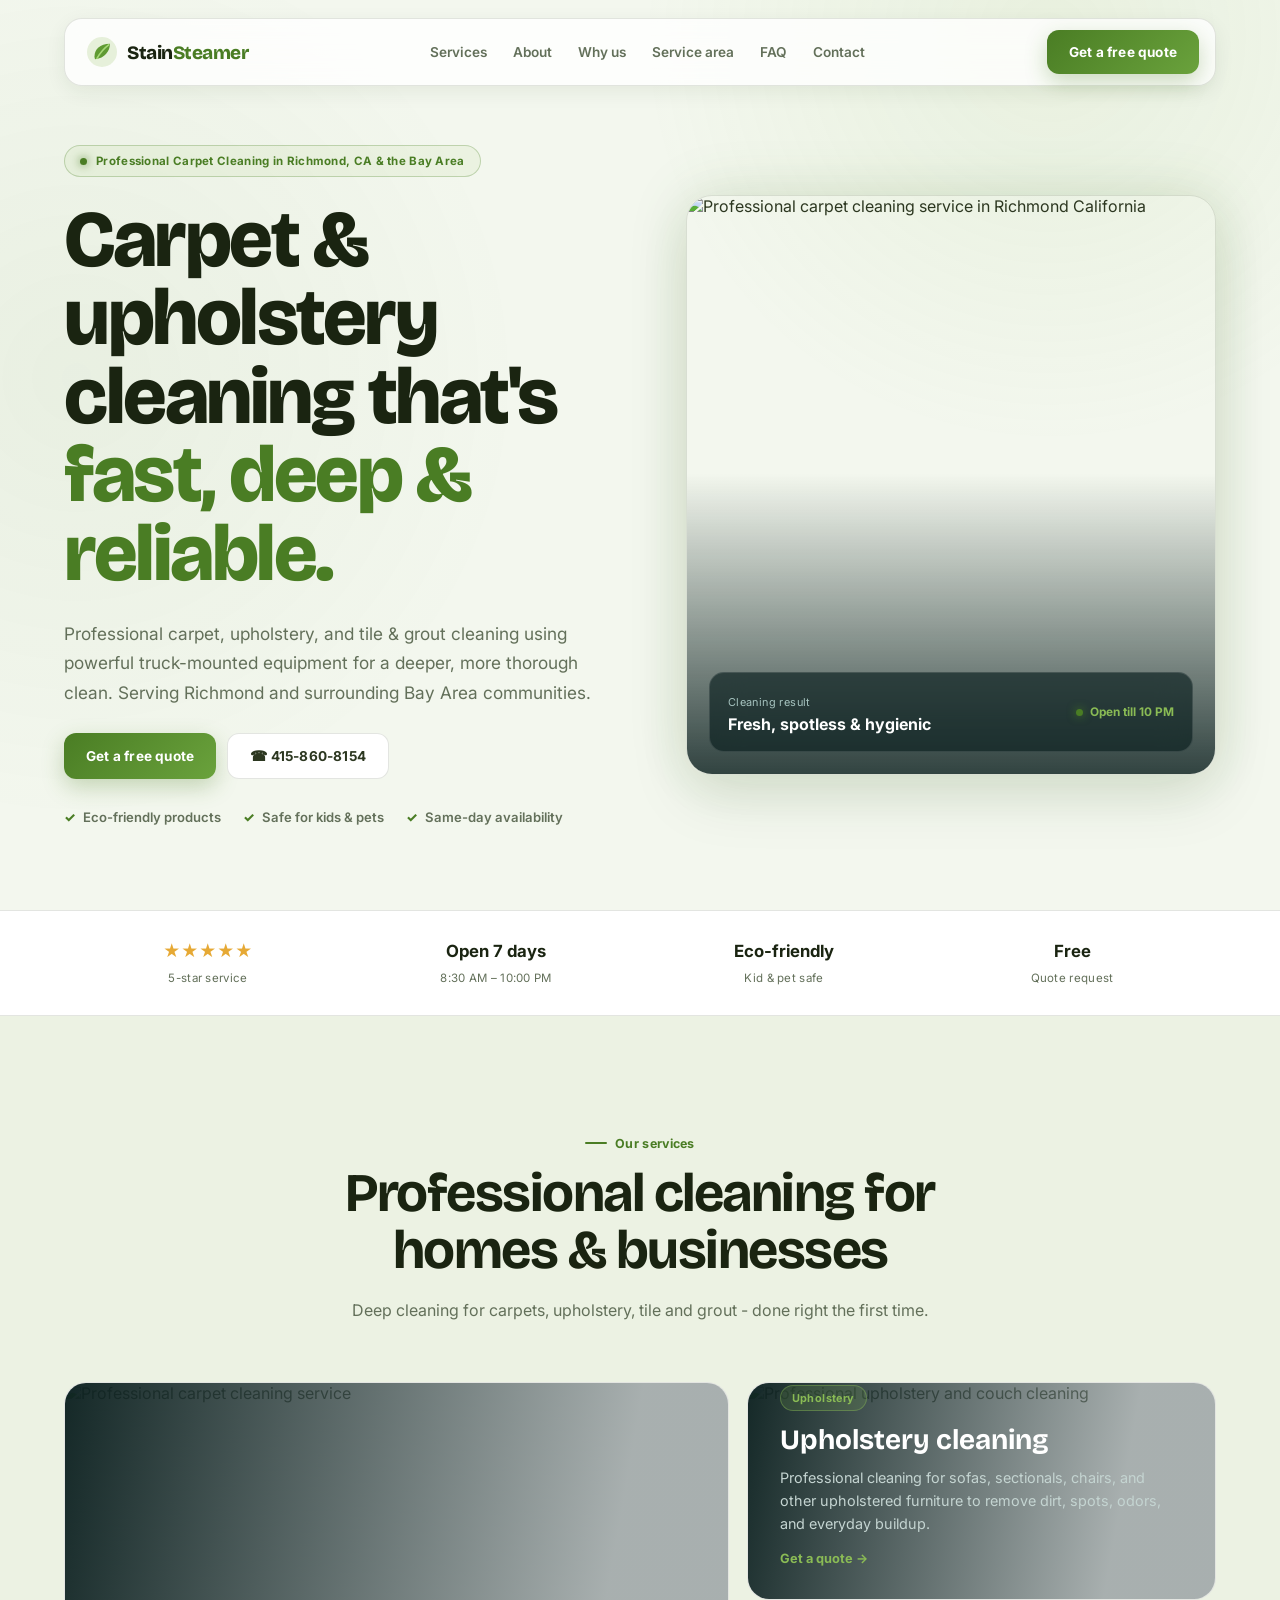
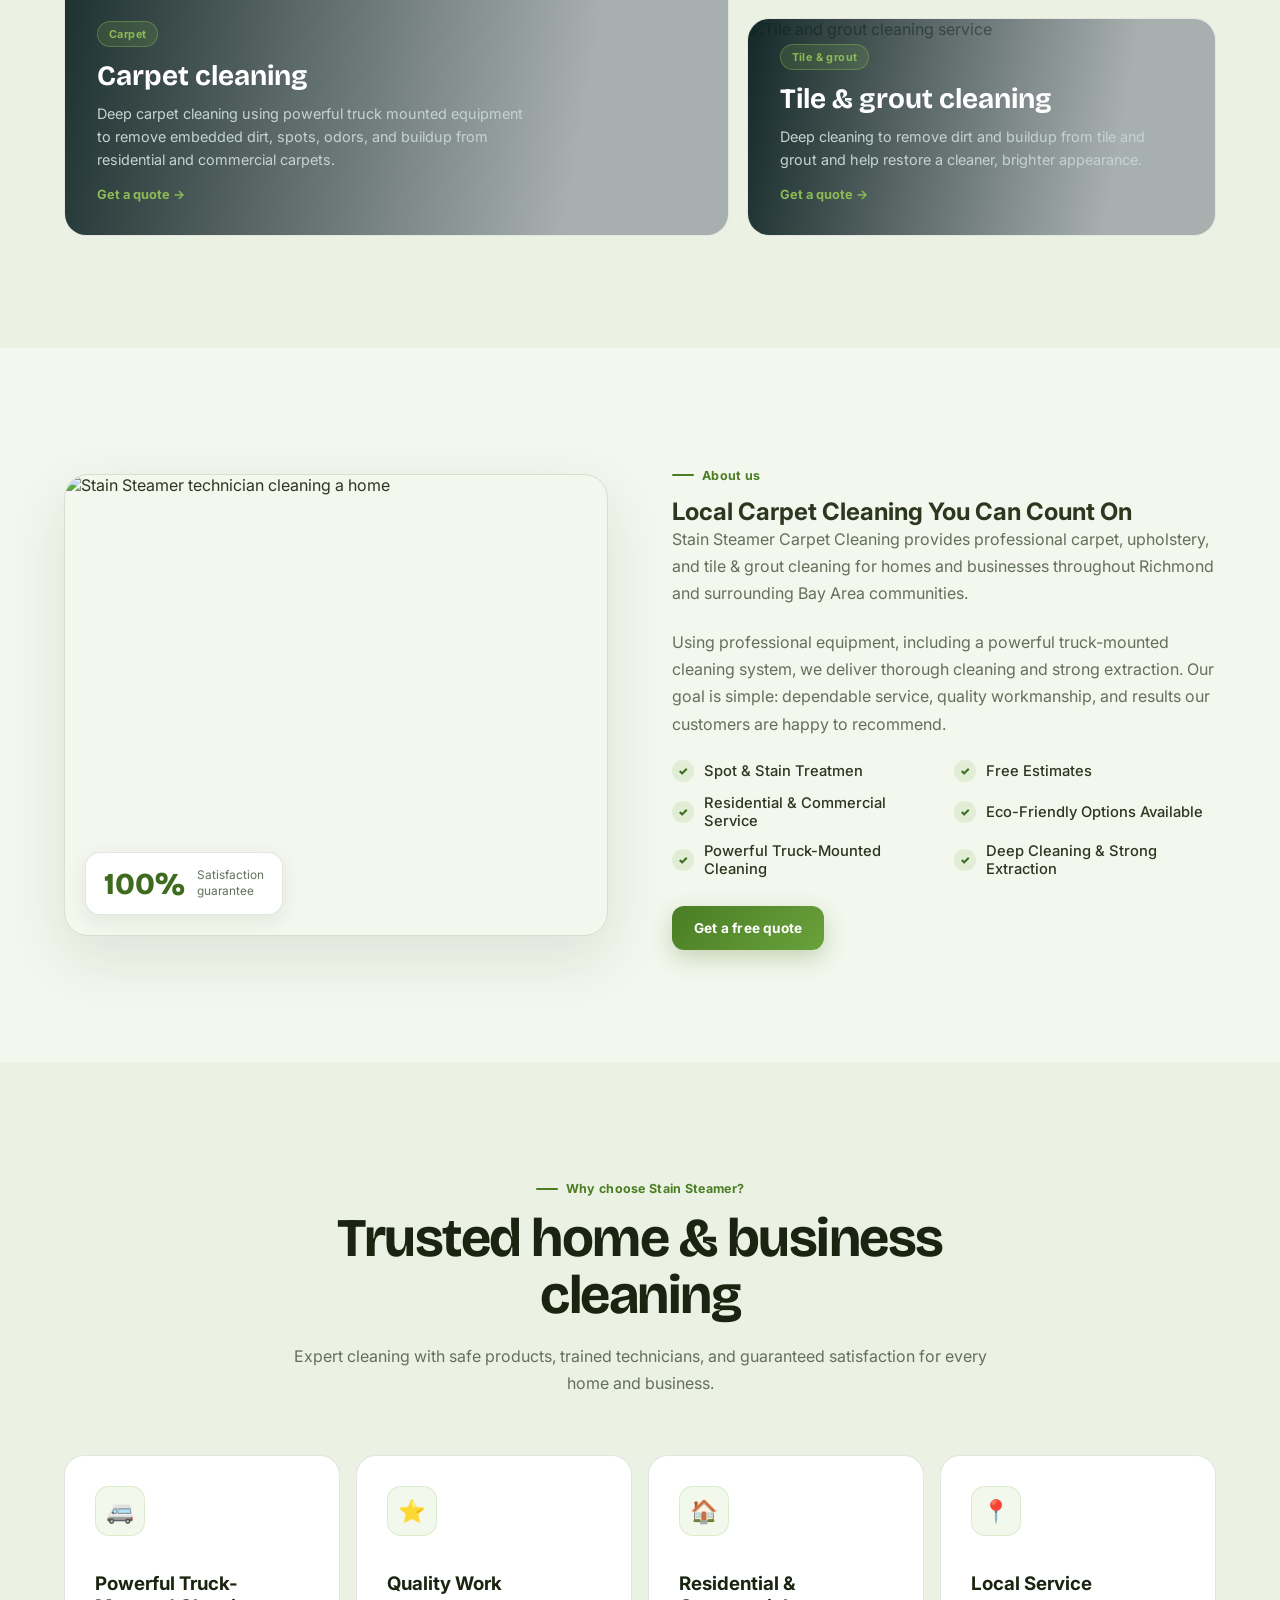
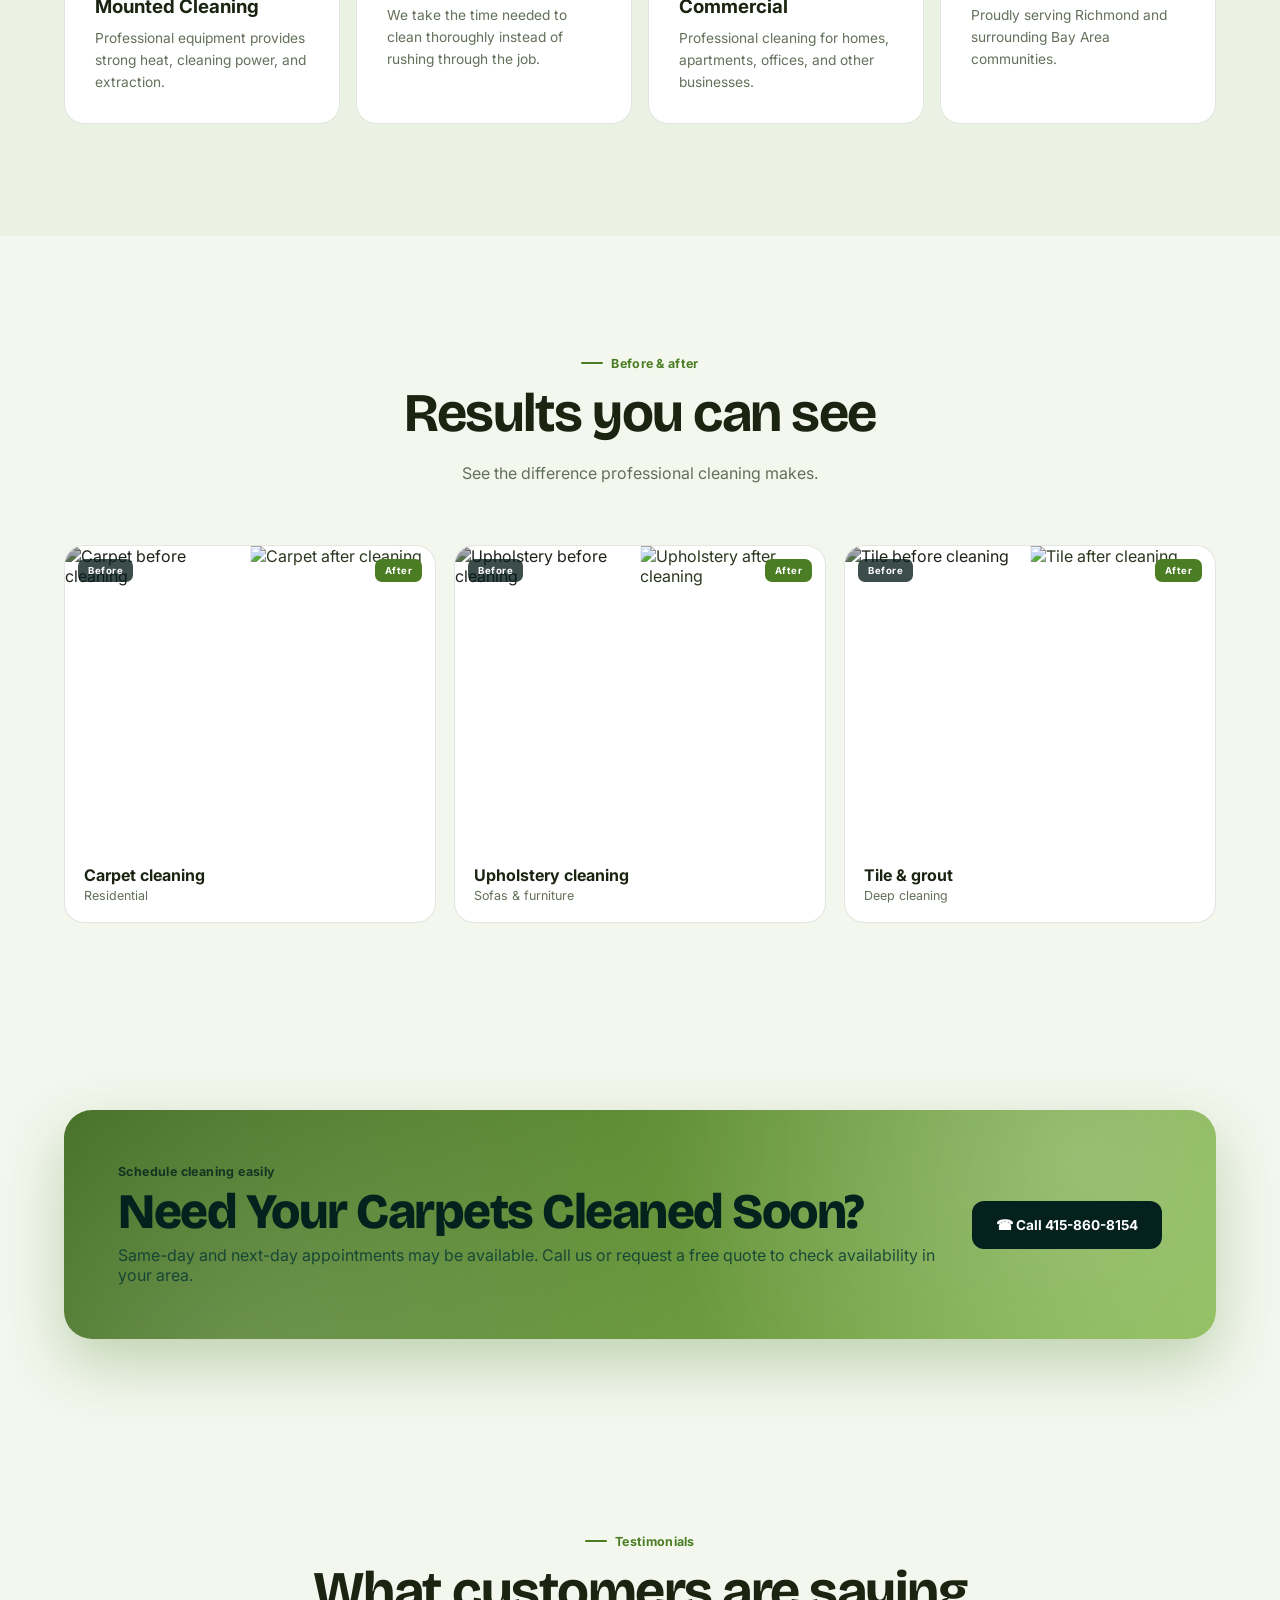
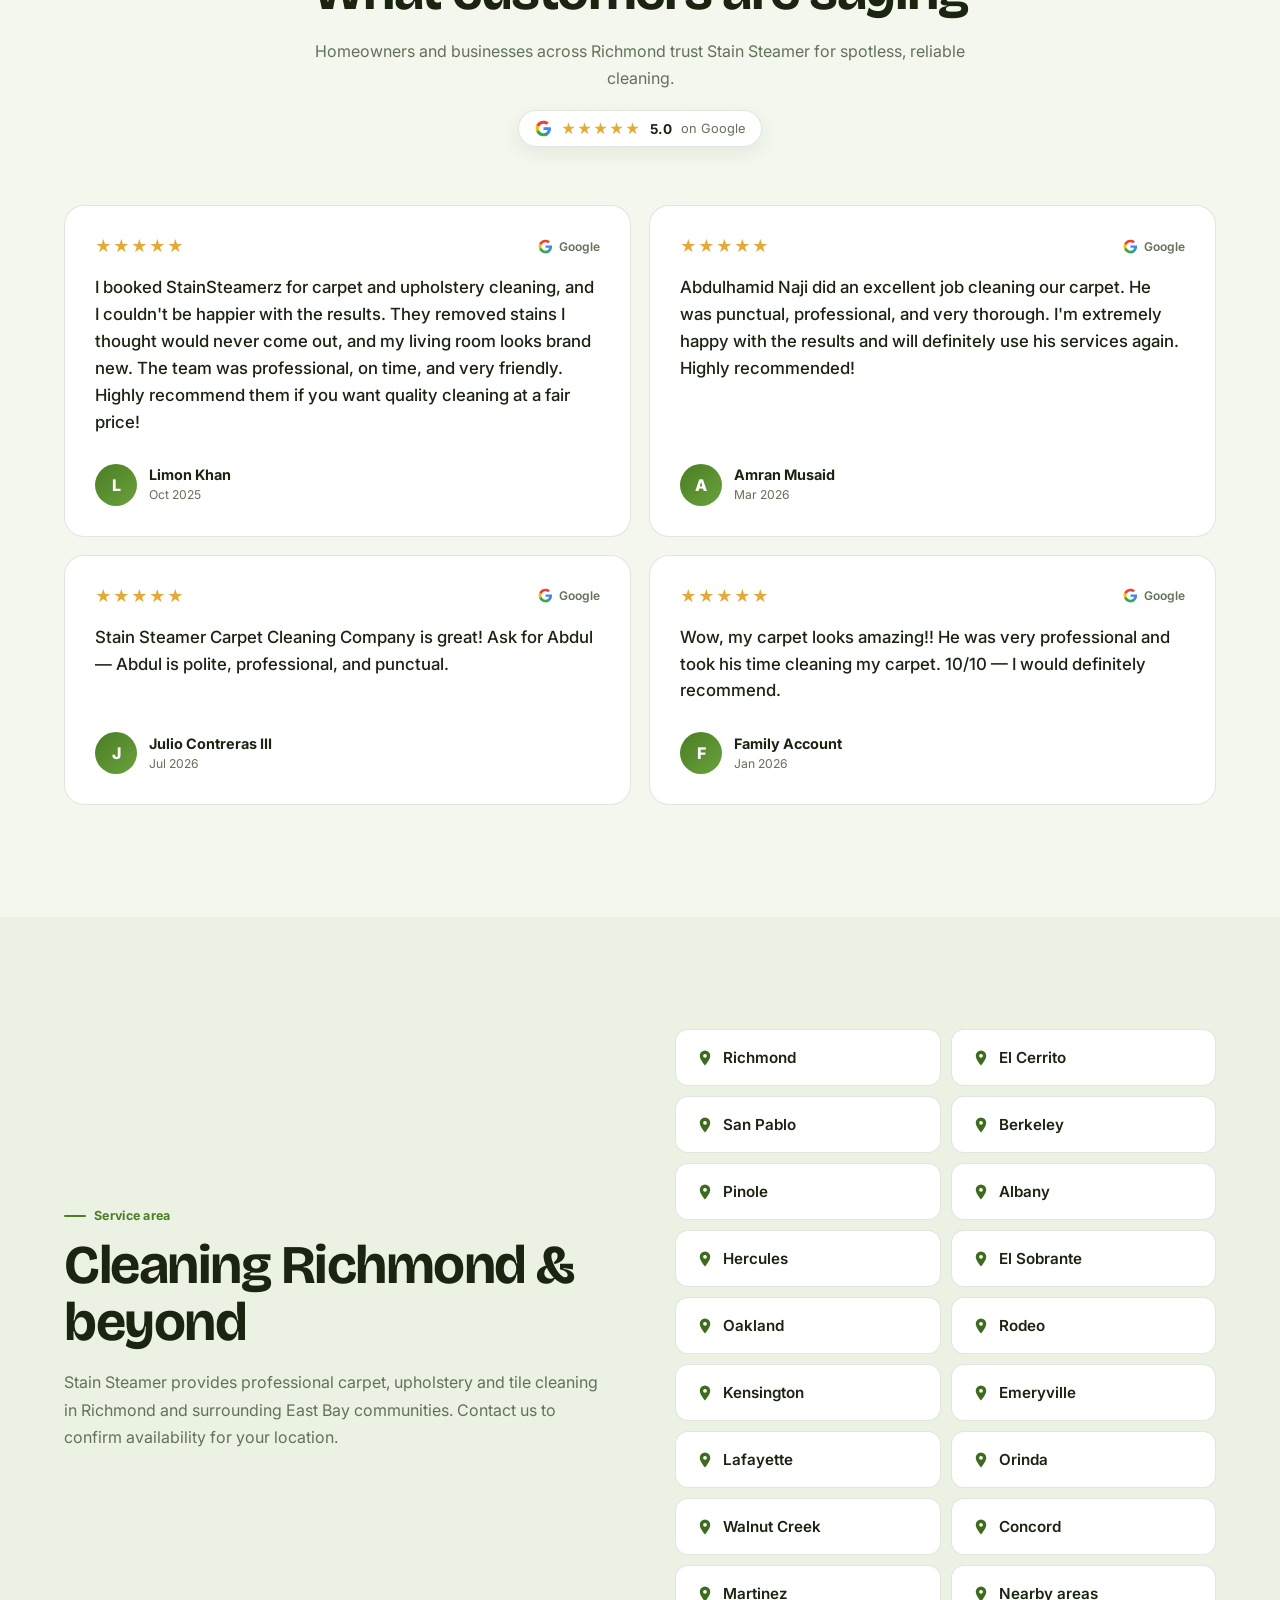
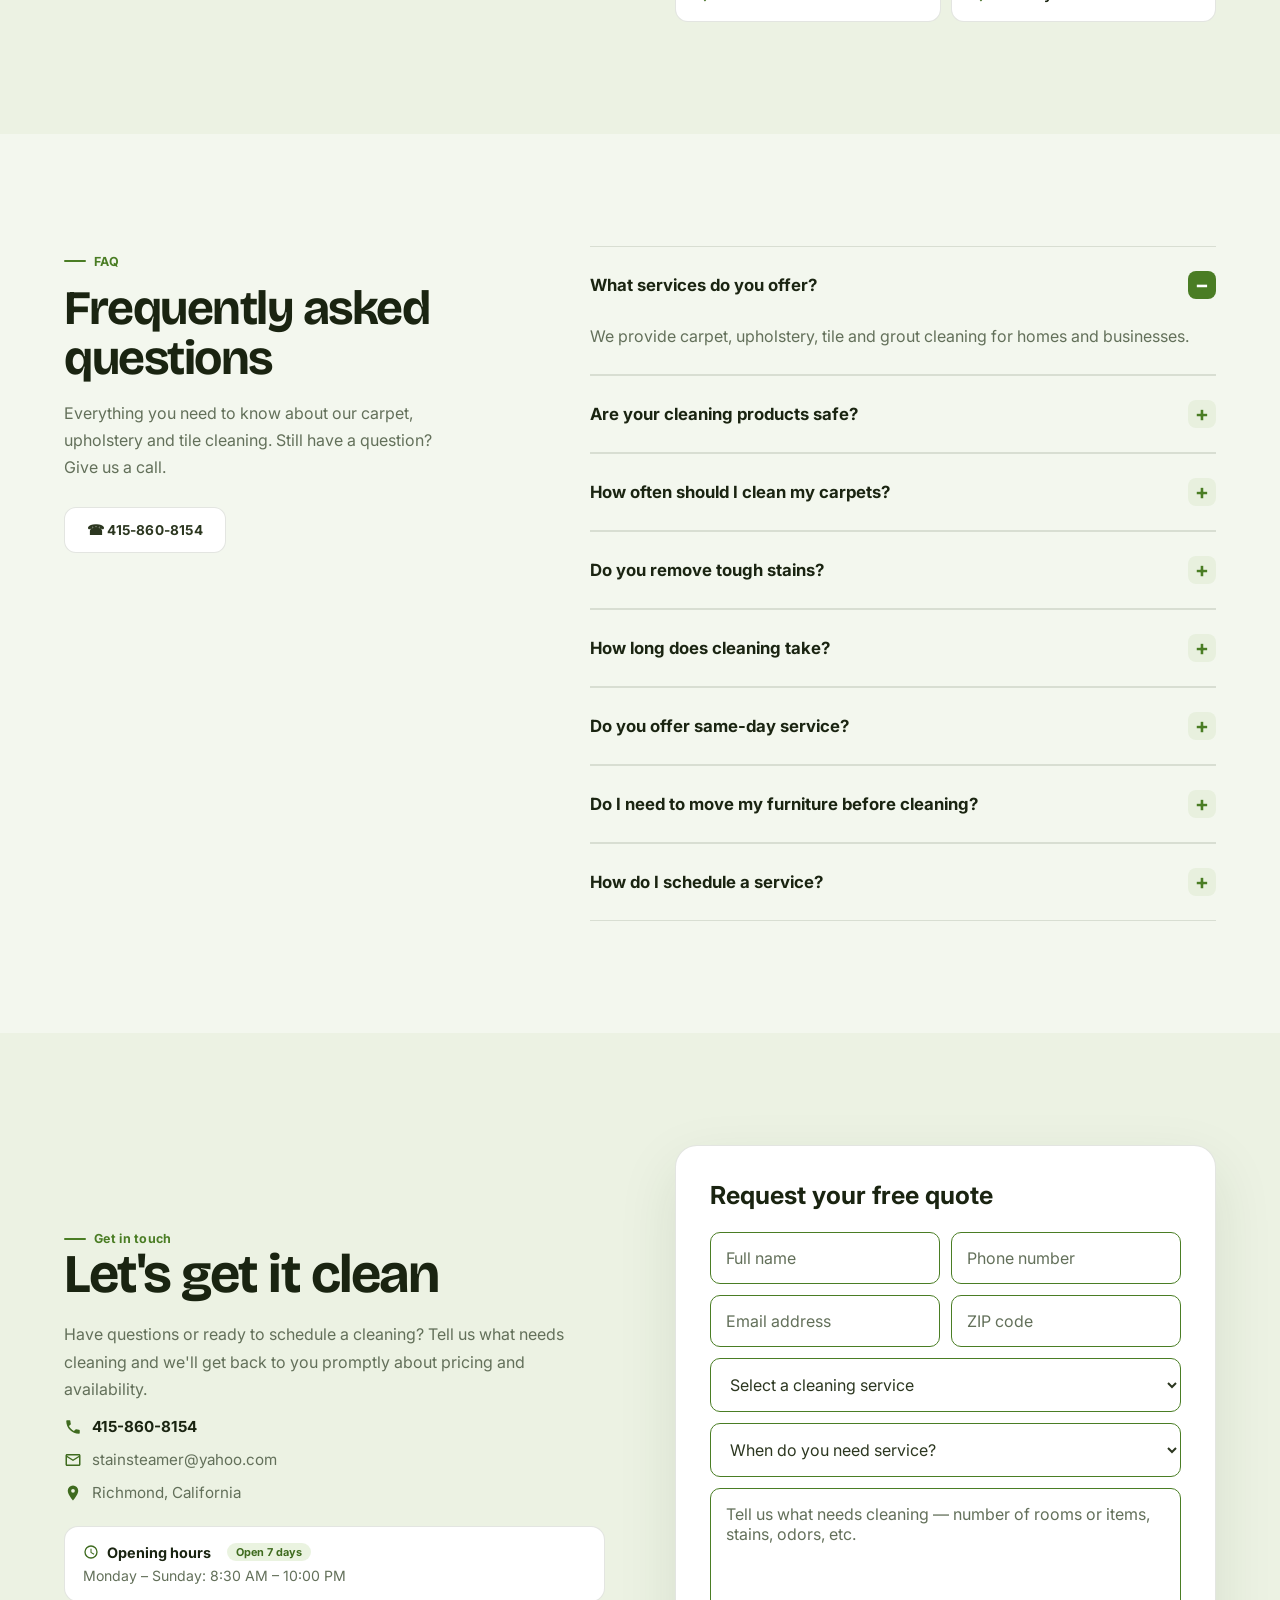
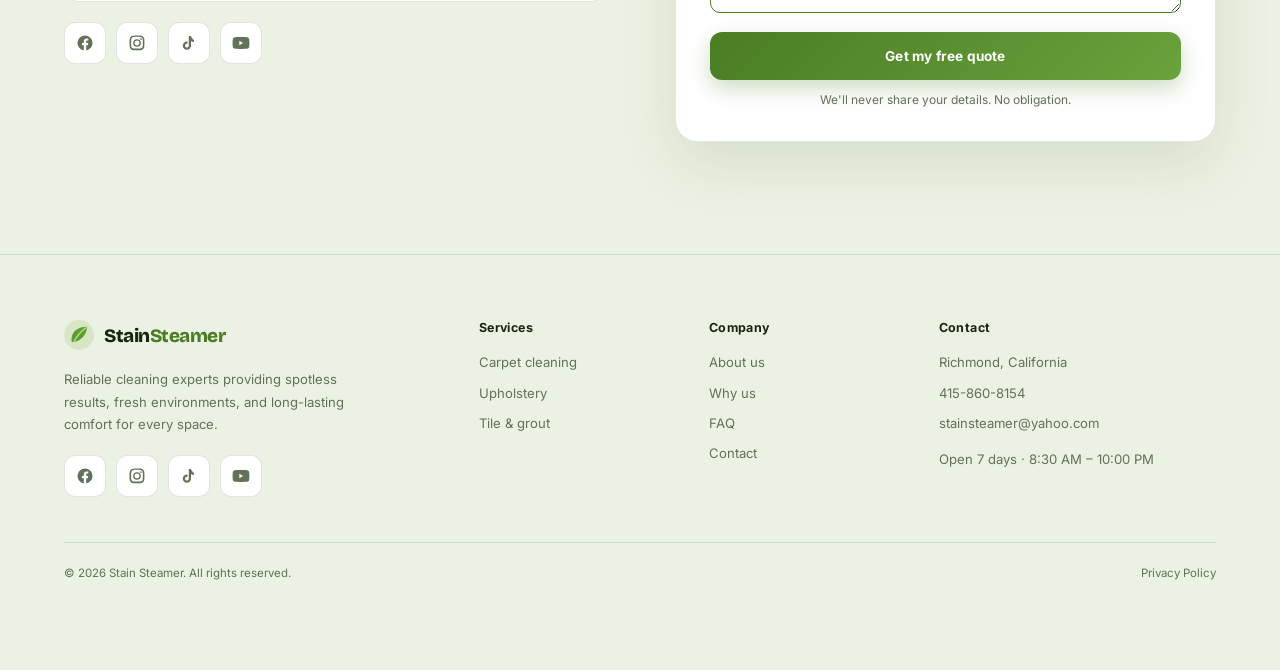
==== index.html @ 4948f90e "now" ====
<!DOCTYPE html>

<html lang="en">
  <head>
    <meta charset="UTF-8" />
    <meta name="viewport" content="width=device-width, initial-scale=1.0" />
    <meta name="color-scheme" content="light dark" />

<meta
  name="theme-color"
  content="#f3f7ee"
  media="(prefers-color-scheme: light)"
/>
<meta
  name="theme-color"
  content="#10160c"
  media="(prefers-color-scheme: dark)"
/>

<meta name="robots" content="index, follow" />

<!-- =====================================
   SEO
====================================== -->
<title>Carpet Cleaning Richmond CA | Stain Steamer</title>
<meta
  name="description"
  content="Professional carpet, upholstery, and tile & grout cleaning in Richmond, CA. Eco-friendly and safe for kids & pets. Open 7 days, same-day availability. Get a free quote."
/>
<meta
  name="keywords"
  content="carpet cleaning Richmond CA, upholstery cleaning, tile and grout cleaning, steam cleaning, eco-friendly carpet cleaner, Stain Steamer"
/>
<meta name="author" content="Stain Steamer" />
<link rel="canonical" href="https://stainsteamerz.com/" />

<!-- Local / geo SEO -->
<meta name="geo.region" content="US-CA" />
<meta name="geo.placename" content="Richmond, California" />
<meta name="geo.position" content="37.9358;-122.3477" />
<meta name="ICBM" content="37.9358, -122.3477" />

<!-- Favicon (inline leaf mark, no extra file needed) -->
<link
  rel="icon"
  type="image/svg+xml"
  href="data:image/svg+xml,%3Csvg xmlns='http://www.w3.org/2000/svg' viewBox='0 0 36 36'%3E%3Crect width='36' height='36' rx='9' fill='%23f3f7ee'/%3E%3Cpath d='M27.5 8C15.5 8 9 15 9 23c0 1.3.2 2.6.6 3.8C21.5 25 27.5 17 27.5 8Z' fill='%234a7d24'/%3E%3Cpath d='M12 25.6C16 18.4 20.6 13.4 26 9.4' stroke='%238abb55' stroke-width='1.9' fill='none' stroke-linecap='round'/%3E%3C/svg%3E"
/>

<!-- Open Graph (social sharing) -->
<meta
  property="og:title"
  content="Stain Steamer | Carpet Cleaning Richmond CA"
/>
<meta
  property="og:description"
  content="Eco-friendly carpet, upholstery, tile and grout cleaning in Richmond, California. Safe for kids and pets."
/>
<meta property="og:type" content="website" />
<meta property="og:url" content="https://stainsteamerz.com/" />
<meta property="og:site_name" content="Stain Steamer" />
<meta property="og:locale" content="en_US" />
<!-- Replace with a branded 1200x630 image on your own domain when you have one -->
<meta
  property="og:image"
  content="https://images.unsplash.com/photo-1558317374-067fb5f30001?auto=format&fit=crop&w=1200&h=630&q=80"
/>
<meta property="og:image:width" content="1200" />
<meta property="og:image:height" content="630" />
<meta
  property="og:image:alt"
  content="Professional carpet cleaning by Stain Steamer in Richmond, CA"
/>

<!-- Twitter card -->
<meta name="twitter:card" content="summary_large_image" />
<meta
  name="twitter:title"
  content="Stain Steamer | Carpet Cleaning Richmond CA"
/>
<meta
  name="twitter:description"
  content="Eco-friendly carpet, upholstery, tile and grout cleaning in Richmond, California. Safe for kids and pets."
/>
<meta
  name="twitter:image"
  content="https://images.unsplash.com/photo-1558317374-067fb5f30001?auto=format&fit=crop&w=1200&h=630&q=80"
/>

<!-- FONTS -->
<link rel="preconnect" href="https://fonts.googleapis.com" />
<link rel="preconnect" href="https://fonts.gstatic.com" crossorigin />
<link
  href="https://fonts.googleapis.com/css2?family=Bricolage+Grotesque:opsz,wght@12..96,600;12..96,700;12..96,800&family=Inter:wght@400;500;600;700&display=swap"
  rel="stylesheet"
/>

<link rel="stylesheet" href="style.css" />

<!-- =====================================
   LOCAL BUSINESS SEO
====================================== -->
<script type="application/ld+json">
  {
    "@context": "https://schema.org",
    "@type": "LocalBusiness",
    "name": "Stain Steamer",
    "url": "https://stainsteamerz.com/",
    "telephone": "+1-415-860-8154",
    "email": "stainsteamer@yahoo.com",
    "priceRange": "$$",
    "address": {
      "@type": "PostalAddress",
      "addressLocality": "Richmond",
      "addressRegion": "CA",
      "addressCountry": "US"
    },
    "openingHoursSpecification": {
      "@type": "OpeningHoursSpecification",
      "dayOfWeek": [
        "Monday",
        "Tuesday",
        "Wednesday",
        "Thursday",
        "Friday",
        "Saturday",
        "Sunday"
      ],
      "opens": "08:30",
      "closes": "22:00"
    },
    "areaServed": [
      "Richmond, CA",
      "El Cerrito, CA",
      "San Pablo, CA",
      "Berkeley, CA",
      "Pinole, CA"
    ],
    "sameAs": [
      "https://www.facebook.com/profile.php?id=61579876825430",
      "https://www.instagram.com/stainsteamer",
      "https://www.tiktok.com/@stainsteamercarpetclean",
      "https://youtube.com/@stainsteamer"
    ],
    "aggregateRating": {
      "@type": "AggregateRating",
      "ratingValue": "5.0",
      "reviewCount": "4"
    },
    "review": [
      {
        "@type": "Review",
        "author": { "@type": "Person", "name": "Limon Khan" },
        "datePublished": "2025-10-01",
        "reviewRating": {
          "@type": "Rating",
          "ratingValue": "5",
          "bestRating": "5"
        },
        "reviewBody": "I booked StainSteamerz for carpet and upholstery cleaning, and I couldn't be happier with the results. They removed stains I thought would never come out, and my living room looks brand new. The team was professional, on time, and very friendly. Highly recommend them if you want quality cleaning at a fair price!"
      },
      {
        "@type": "Review",
        "author": { "@type": "Person", "name": "Amran Musaid" },
        "datePublished": "2026-03-01",
        "reviewRating": {
          "@type": "Rating",
          "ratingValue": "5",
          "bestRating": "5"
        },
        "reviewBody": "Abdulhamid Naji did an excellent job cleaning our carpet. He was punctual, professional, and very thorough. I'm extremely happy with the results and will definitely use his services again. Highly recommended!"
      },
      {
        "@type": "Review",
        "author": { "@type": "Person", "name": "Julio Contreras III" },
        "datePublished": "2026-07-01",
        "reviewRating": {
          "@type": "Rating",
          "ratingValue": "5",
          "bestRating": "5"
        },
        "reviewBody": "Stain Steamer Carpet Cleaning Company is great! Ask for Abdul - Abdul is polite, professional, and punctual."
      },
      {
        "@type": "Review",
        "author": { "@type": "Person", "name": "Family Account" },
        "datePublished": "2026-01-01",
        "reviewRating": {
          "@type": "Rating",
          "ratingValue": "5",
          "bestRating": "5"
        },
        "reviewBody": "Wow, my carpet looks amazing!! He was very professional and took his time cleaning my carpet. 10/10 - I would definitely recommend."
      }
    ]
  }
</script>

<!-- =====================================
   FAQ SEO
====================================== -->
<script type="application/ld+json">
  {
    "@context": "https://schema.org",
    "@type": "FAQPage",
    "mainEntity": [
      {
        "@type": "Question",
        "name": "What services do you offer?",
        "acceptedAnswer": {
          "@type": "Answer",
          "text": "We provide carpet, upholstery, tile and grout cleaning for homes and businesses."
        }
      },
      {
        "@type": "Question",
        "name": "Are your cleaning products safe?",
        "acceptedAnswer": {
          "@type": "Answer",
          "text": "Yes, we use eco-friendly, non-toxic solutions that are safe for kids and pets."
        }
      },
      {
        "@type": "Question",
        "name": "How often should I clean my carpets?",
        "acceptedAnswer": {
          "@type": "Answer",
          "text": "We recommend professional cleaning every 6 to 12 months for the best results."
        }
      },
      {
        "@type": "Question",
        "name": "Do you remove tough stains?",
        "acceptedAnswer": {
          "@type": "Answer",
          "text": "Yes, our team is trained to handle and remove even the toughest stains."
        }
      },
      {
        "@type": "Question",
        "name": "How long does cleaning take?",
        "acceptedAnswer": {
          "@type": "Answer",
          "text": "Most services take 1 to 3 hours depending on the size and condition of the area."
        }
      },
      {
        "@type": "Question",
        "name": "Do you offer same-day service?",
        "acceptedAnswer": {
          "@type": "Answer",
          "text": "Yes, same-day and emergency cleaning services are available in most areas."
        }
      },
      {
        "@type": "Question",
        "name": "Do I need to move my furniture before cleaning?",
        "acceptedAnswer": {
          "@type": "Answer",
          "text": "Small items should be moved, but our team can carefully shift light furniture. For heavy or delicate pieces, we recommend leaving them in place for safety."
        }
      },
      {
        "@type": "Question",
        "name": "How do I schedule a service?",
        "acceptedAnswer": {
          "@type": "Answer",
          "text": "Book online through the quote form or call 415-860-8154 for instant scheduling."
        }
      }
    ]
  }
</script>

  </head>

  <body>
    <a class="skip-link" href="#services">Skip to content</a>
    <!-- =====================================
       NAVIGATION
    ===================================== -->
    <header class="site-header">
      <div class="container nav">
        <a class="logo" href="#top" aria-label="Stain Steamer home">
          <svg class="logo-mark" viewBox="0 0 36 36" aria-hidden="true">
            <circle cx="18" cy="18" r="18" fill="rgba(138,187,85,0.2)" />
            <path
              d="M27.5 8C15.5 8 9 15 9 23c0 1.3.2 2.6.6 3.8C21.5 25 27.5 17 27.5 8Z"
              fill="#5f9a32"
            />
            <path
              d="M12 25.6C16 18.4 20.6 13.4 26 9.4"
              stroke="#a6d977"
              stroke-width="1.9"
              fill="none"
              stroke-linecap="round"
            />
          </svg>
          <span class="logo-text">Stain<b>Steamer</b></span>
        </a>

    <nav class="desktop-nav" aria-label="Main navigation">
      <a href="#services">Services</a>
      <a href="#about">About</a>
      <a href="#why">Why us</a>
      <a href="#areas">Service area</a>
      <a href="#faq">FAQ</a>
      <a href="#quote">Contact</a>
    </nav>

    <div class="nav-actions">
      <a href="#quote" class="btn nav-quote">Get a free quote</a>
      <button
        class="menu-toggle"
        id="menuToggle"
        type="button"
        aria-label="Open menu"
        aria-expanded="false"
      >
        <span></span>
        <span></span>
        <span></span>
      </button>
    </div>
  </div>

  <nav
    class="mobile-menu container"
    id="mobileMenu"
    aria-label="Mobile navigation"
  >
    <a href="#services">Services</a>
    <a href="#about">About</a>
    <a href="#why">Why us</a>
    <a href="#areas">Service area</a>
    <a href="#faq">FAQ</a>
    <a href="#quote" class="btn">Get a free quote</a>
  </nav>
</header>

<main id="top">
  <!-- =====================================
     HERO
  ===================================== -->
  <section class="hero">
    <div class="container hero-grid">
      <div class="hero-content reveal">
        <div class="hero-badge">
          <span class="dot"></span>
          Professional Carpet Cleaning in Richmond, CA & the Bay Area
        </div>

        <h1>
          Carpet &amp; upholstery cleaning that's
          <span class="accent">fast, deep &amp; reliable.</span>
        </h1>

        <p class="hero-copy">
          Professional carpet, upholstery, and tile & grout cleaning using
          powerful truck-mounted equipment for a deeper, more thorough
          clean. Serving Richmond and surrounding Bay Area communities.
        </p>

        <div class="hero-actions">
          <a href="#quote" class="btn">Get a free quote</a>
          <a href="tel:4158608154" class="btn btn-secondary">
            ☎ 415-860-8154
          </a>
        </div>

        <div class="hero-trust">
          <span><span class="tick">✓</span> Eco-friendly products</span>
          <span><span class="tick">✓</span> Safe for kids &amp; pets</span>
          <span><span class="tick">✓</span> Same-day availability</span>
        </div>
      </div>

      <div class="visual reveal">
        <img
          src="https://images.unsplash.com/photo-1558317374-067fb5f30001?auto=format&fit=crop&w=1200&q=85"
          alt="Professional carpet cleaning service in Richmond California"
          width="1200"
          height="900"
        />
        <div class="visual-overlay"></div>
        <div class="visual-info">
          <div>
            <small>Cleaning result</small>
            <strong>Fresh, spotless &amp; hygienic</strong>
          </div>
          <div class="availability">
            <span class="dot"></span>
            Open till 10 PM
          </div>
        </div>
      </div>
    </div>
  </section>

  <!-- =====================================
     TRUST BAR
  ===================================== -->
  <section class="trust" aria-label="Service highlights">
    <div class="container trust-grid">
      <div class="trust-item">
        <strong class="stars">★★★★★</strong>
        <span>5-star service</span>
      </div>
      <div class="trust-item">
        <strong>Open 7 days</strong>
        <span>8:30 AM – 10:00 PM</span>
      </div>
      <div class="trust-item">
        <strong>Eco-friendly</strong>
        <span>Kid &amp; pet safe</span>
      </div>
      <div class="trust-item">
        <strong>Free</strong>
        <span>Quote request</span>
      </div>
    </div>
  </section>

  <!-- =====================================
     SERVICES
  ===================================== -->
  <section class="section alt-section" id="services">
    <div class="container">
      <div class="section-title reveal">
        <div class="eyebrow">Our services</div>
        <h2>Professional cleaning for homes &amp; businesses</h2>
        <p>
          Deep cleaning for carpets, upholstery, tile and grout - done right
          the first time.
        </p>
      </div>

      <div class="bento">
        <article class="service-card service-large reveal">
          <img
            src="https://images.unsplash.com/photo-1581578731548-c64695cc6952?auto=format&fit=crop&w=1200&q=80"
            alt="Professional carpet cleaning service"
            loading="lazy"
            decoding="async"
          />
          <div class="service-content">
            <span class="service-tag">Carpet</span>
            <h3>Carpet cleaning</h3>
            <p>
              Deep carpet cleaning using powerful truck mounted equipment to
              remove embedded dirt, spots, odors, and buildup from
              residential and commercial carpets.
            </p>
            <a href="#quote" class="service-link">Get a quote →</a>
          </div>
        </article>

        <article class="service-card service-small reveal">
          <img
            src="https://images.unsplash.com/photo-1555041469-a586c61ea9bc?auto=format&fit=crop&w=1000&q=80"
            alt="Professional upholstery and couch cleaning"
            loading="lazy"
            decoding="async"
          />
          <div class="service-content">
            <span class="service-tag">Upholstery</span>
            <h3>Upholstery cleaning</h3>
            <p>
              Professional cleaning for sofas, sectionals, chairs, and other
              upholstered furniture to remove dirt, spots, odors, and
              everyday buildup.
            </p>
            <a href="#quote" class="service-link">Get a quote →</a>
          </div>
        </article>

        <article class="service-card service-small reveal">
          <img
            src="https://images.unsplash.com/photo-1600566753190-17f0baa2a6c3?auto=format&fit=crop&w=1000&q=80"
            alt="Tile and grout cleaning service"
            loading="lazy"
            decoding="async"
          />
          <div class="service-content">
            <span class="service-tag">Tile &amp; grout</span>
            <h3>Tile &amp; grout cleaning</h3>
            <p>
              Deep cleaning to remove dirt and buildup from tile and grout
              and help restore a cleaner, brighter appearance.
            </p>
            <a href="#quote" class="service-link">Get a quote →</a>
          </div>
        </article>
      </div>
    </div>
  </section>

  <!-- =====================================
     ABOUT
  ===================================== -->
  <section class="section" id="about">
    <div class="container about-grid">
      <div class="about-media reveal">
        <img
          src="https://images.unsplash.com/photo-1527515637462-cff94eecc1ac?auto=format&fit=crop&w=1000&q=80"
          alt="Stain Steamer technician cleaning a home"
          loading="lazy"
          decoding="async"
        />
        <div class="about-badge">
          <span class="big">100%</span>
          <small>Satisfaction<br />guarantee</small>
        </div>
      </div>

      <div class="about-copy reveal">
        <div class="eyebrow">About us</div>
        <h2>Local Carpet Cleaning You Can Count On</h2>
        <p>
          Stain Steamer Carpet Cleaning provides professional carpet,
          upholstery, and tile &amp; grout cleaning for homes and businesses
          throughout Richmond and surrounding Bay Area communities.
        </p>
        <p>
          Using professional equipment, including a powerful truck-mounted
          cleaning system, we deliver thorough cleaning and strong
          extraction. Our goal is simple: dependable service, quality
          workmanship, and results our customers are happy to recommend.
        </p>

        <ul class="checklist">
          <li><span class="check">✓</span> Spot & Stain Treatmen</li>
          <li><span class="check">✓</span> Free Estimates</li>
          <li>
            <span class="check">✓</span> Residential & Commercial Service
          </li>
          <li>
            <span class="check">✓</span> Eco-Friendly Options Available
          </li>
          <li>
            <span class="check">✓</span> Powerful Truck-Mounted Cleaning
          </li>
          <li>
            <span class="check">✓</span> Deep Cleaning & Strong Extraction
          </li>
        </ul>

        <a href="#quote" class="btn">Get a free quote</a>
      </div>
    </div>
  </section>

  <!-- =====================================
     WHY CHOOSE US
  ===================================== -->
  <section class="section alt-section" id="why">
    <div class="container">
      <div class="section-title reveal">
        <div class="eyebrow">Why choose Stain Steamer?</div>
        <h2>Trusted home &amp; business cleaning</h2>
        <p>
          Expert cleaning with safe products, trained technicians, and
          guaranteed satisfaction for every home and business.
        </p>
      </div>

      <div class="why-grid">
        <article class="feature-card reveal">
          <div class="feature-icon">🚐</div>
          <h3>Powerful Truck-Mounted Cleaning</h3>
          <p>
            Professional equipment provides strong heat, cleaning power, and
            extraction.
          </p>
        </article>

        <article class="feature-card reveal">
          <div class="feature-icon">⭐</div>
          <h3>Quality Work</h3>
          <p>
            We take the time needed to clean thoroughly instead of rushing
            through the job.
          </p>
        </article>

        <article class="feature-card reveal">
          <div class="feature-icon">🏠</div>
          <h3>Residential & Commercial</h3>
          <p>
            Professional cleaning for homes, apartments, offices, and other
            businesses.
          </p>
        </article>

        <article class="feature-card reveal">
          <div class="feature-icon">📍</div>
          <h3>Local Service</h3>
          <p>
            Proudly serving Richmond and surrounding Bay Area communities.
          </p>
        </article>
      </div>
    </div>
  </section>

  <!-- =====================================
     RESULTS (before / after)
  ===================================== -->
  <section class="section" id="results">
    <div class="container">
      <div class="section-title reveal">
        <div class="eyebrow">Before &amp; after</div>
        <h2>Results you can see</h2>
        <p>See the difference professional cleaning makes.</p>
      </div>

      <div class="results-grid">
        <article class="result-card reveal">
          <div class="result-images">
            <div class="before-img">
              <img
                src="https://images.unsplash.com/photo-1558317374-067fb5f30001?auto=format&fit=crop&w=600&q=70"
                alt="Carpet before cleaning"
                loading="lazy"
                decoding="async"
              />
              <span class="result-label">Before</span>
            </div>
            <div class="after-img">
              <img
                src="https://images.unsplash.com/photo-1558317374-067fb5f30001?auto=format&fit=crop&w=600&q=95"
                alt="Carpet after cleaning"
                loading="lazy"
                decoding="async"
              />
              <span class="result-label after">After</span>
            </div>
          </div>
          <div class="result-content">
            <strong>Carpet cleaning</strong>
            <span>Residential</span>
          </div>
        </article>

        <article class="result-card reveal">
          <div class="result-images">
            <div class="before-img">
              <img
                src="https://images.unsplash.com/photo-1555041469-a586c61ea9bc?auto=format&fit=crop&w=600&q=70"
                alt="Upholstery before cleaning"
                loading="lazy"
                decoding="async"
              />
              <span class="result-label">Before</span>
            </div>
            <div class="after-img">
              <img
                src="https://images.unsplash.com/photo-1555041469-a586c61ea9bc?auto=format&fit=crop&w=600&q=95"
                alt="Upholstery after cleaning"
                loading="lazy"
                decoding="async"
              />
              <span class="result-label after">After</span>
            </div>
          </div>
          <div class="result-content">
            <strong>Upholstery cleaning</strong>
            <span>Sofas &amp; furniture</span>
          </div>
        </article>

        <article class="result-card reveal">
          <div class="result-images">
            <div class="before-img">
              <img
                src="https://images.unsplash.com/photo-1600566753190-17f0baa2a6c3?auto=format&fit=crop&w=600&q=70"
                alt="Tile before cleaning"
                loading="lazy"
                decoding="async"
              />
              <span class="result-label">Before</span>
            </div>
            <div class="after-img">
              <img
                src="https://images.unsplash.com/photo-1600566753190-17f0baa2a6c3?auto=format&fit=crop&w=600&q=95"
                alt="Tile after cleaning"
                loading="lazy"
                decoding="async"
              />
              <span class="result-label after">After</span>
            </div>
          </div>
          <div class="result-content">
            <strong>Tile &amp; grout</strong>
            <span>Deep cleaning</span>
          </div>
        </article>
      </div>
    </div>
  </section>

  <!-- =====================================
     SAME-DAY CTA
  ===================================== -->
  <section class="same-day">
    <div class="container">
      <div class="same-day-box reveal">
        <div>
          <div class="same-eyebrow">Schedule cleaning easily</div>
          <h2>Need Your Carpets Cleaned Soon?</h2>
          <p>
            Same-day and next-day appointments may be available. Call us or
            request a free quote to check availability in your area.
          </p>
        </div>
        <a href="tel:4158608154" class="same-day-button">
          ☎ Call 415-860-8154
        </a>
      </div>
    </div>
  </section>

  <!-- =====================================
     TESTIMONIALS
  ===================================== -->
  <section class="section" id="reviews">
    <div class="container">
      <div class="section-title reveal">
        <div class="eyebrow">Testimonials</div>
        <h2>What customers are saying</h2>
        <p>
          Homeowners and businesses across Richmond trust Stain Steamer for
          spotless, reliable cleaning.
        </p>
        <div class="rating-badge">
          <svg viewBox="0 0 24 24" aria-hidden="true">
            <path
              fill="#4285F4"
              d="M22.5 12.2c0-.7-.1-1.4-.2-2H12v3.9h5.9c-.3 1.4-1 2.5-2.2 3.3v2.7h3.5c2-1.9 3.3-4.7 3.3-7.9Z"
            />
            <path
              fill="#34A853"
              d="M12 23c3 0 5.5-1 7.3-2.7l-3.5-2.7c-1 .7-2.2 1-3.8 1-2.9 0-5.4-2-6.3-4.6H2v2.8C3.8 20.6 7.6 23 12 23Z"
            />
            <path
              fill="#FBBC05"
              d="M5.7 14c-.2-.7-.4-1.4-.4-2.2s.1-1.5.4-2.2V6.8H2C1.4 8.3 1 9.6 1 11.8s.4 3.5 1 5l3.7-2.8Z"
            />
            <path
              fill="#EA4335"
              d="M12 5.2c1.6 0 3 .6 4.2 1.6l3.1-3.1C17.5 1.9 15 1 12 1 7.6 1 3.8 3.4 2 6.8l3.7 2.8C6.6 7.1 9.1 5.2 12 5.2Z"
            />
          </svg>
          <span class="stars">★★★★★</span>
          <strong>5.0</strong>
          <span>on Google</span>
        </div>
      </div>

      <div class="reviews-grid">
        <article class="review-card reveal">
          <div class="review-top">
            <div class="stars">★★★★★</div>
            <span class="review-src">
              <svg viewBox="0 0 24 24" aria-hidden="true">
                <path
                  fill="#4285F4"
                  d="M22.5 12.2c0-.7-.1-1.4-.2-2H12v3.9h5.9c-.3 1.4-1 2.5-2.2 3.3v2.7h3.5c2-1.9 3.3-4.7 3.3-7.9Z"
                />
                <path
                  fill="#34A853"
                  d="M12 23c3 0 5.5-1 7.3-2.7l-3.5-2.7c-1 .7-2.2 1-3.8 1-2.9 0-5.4-2-6.3-4.6H2v2.8C3.8 20.6 7.6 23 12 23Z"
                />
                <path
                  fill="#FBBC05"
                  d="M5.7 14c-.2-.7-.4-1.4-.4-2.2s.1-1.5.4-2.2V6.8H2C1.4 8.3 1 9.6 1 11.8s.4 3.5 1 5l3.7-2.8Z"
                />
                <path
                  fill="#EA4335"
                  d="M12 5.2c1.6 0 3 .6 4.2 1.6l3.1-3.1C17.5 1.9 15 1 12 1 7.6 1 3.8 3.4 2 6.8l3.7 2.8C6.6 7.1 9.1 5.2 12 5.2Z"
                />
              </svg>
              Google
            </span>
          </div>
          <p>
            I booked StainSteamerz for carpet and upholstery cleaning, and I
            couldn't be happier with the results. They removed stains I
            thought would never come out, and my living room looks brand
            new. The team was professional, on time, and very friendly.
            Highly recommend them if you want quality cleaning at a fair
            price!
          </p>
          <div class="reviewer">
            <div class="avatar">L</div>
            <div>
              <strong>Limon Khan</strong>
              <span>Oct 2025</span>
            </div>
          </div>
        </article>

        <article class="review-card reveal">
          <div class="review-top">
            <div class="stars">★★★★★</div>
            <span class="review-src">
              <svg viewBox="0 0 24 24" aria-hidden="true">
                <path
                  fill="#4285F4"
                  d="M22.5 12.2c0-.7-.1-1.4-.2-2H12v3.9h5.9c-.3 1.4-1 2.5-2.2 3.3v2.7h3.5c2-1.9 3.3-4.7 3.3-7.9Z"
                />
                <path
                  fill="#34A853"
                  d="M12 23c3 0 5.5-1 7.3-2.7l-3.5-2.7c-1 .7-2.2 1-3.8 1-2.9 0-5.4-2-6.3-4.6H2v2.8C3.8 20.6 7.6 23 12 23Z"
                />
                <path
                  fill="#FBBC05"
                  d="M5.7 14c-.2-.7-.4-1.4-.4-2.2s.1-1.5.4-2.2V6.8H2C1.4 8.3 1 9.6 1 11.8s.4 3.5 1 5l3.7-2.8Z"
                />
                <path
                  fill="#EA4335"
                  d="M12 5.2c1.6 0 3 .6 4.2 1.6l3.1-3.1C17.5 1.9 15 1 12 1 7.6 1 3.8 3.4 2 6.8l3.7 2.8C6.6 7.1 9.1 5.2 12 5.2Z"
                />
              </svg>
              Google
            </span>
          </div>
          <p>
            Abdulhamid Naji did an excellent job cleaning our carpet. He was
            punctual, professional, and very thorough. I'm extremely happy
            with the results and will definitely use his services again.
            Highly recommended!
          </p>
          <div class="reviewer">
            <div class="avatar">A</div>
            <div>
              <strong>Amran Musaid</strong>
              <span>Mar 2026</span>
            </div>
          </div>
        </article>

        <article class="review-card reveal">
          <div class="review-top">
            <div class="stars">★★★★★</div>
            <span class="review-src">
              <svg viewBox="0 0 24 24" aria-hidden="true">
                <path
                  fill="#4285F4"
                  d="M22.5 12.2c0-.7-.1-1.4-.2-2H12v3.9h5.9c-.3 1.4-1 2.5-2.2 3.3v2.7h3.5c2-1.9 3.3-4.7 3.3-7.9Z"
                />
                <path
                  fill="#34A853"
                  d="M12 23c3 0 5.5-1 7.3-2.7l-3.5-2.7c-1 .7-2.2 1-3.8 1-2.9 0-5.4-2-6.3-4.6H2v2.8C3.8 20.6 7.6 23 12 23Z"
                />
                <path
                  fill="#FBBC05"
                  d="M5.7 14c-.2-.7-.4-1.4-.4-2.2s.1-1.5.4-2.2V6.8H2C1.4 8.3 1 9.6 1 11.8s.4 3.5 1 5l3.7-2.8Z"
                />
                <path
                  fill="#EA4335"
                  d="M12 5.2c1.6 0 3 .6 4.2 1.6l3.1-3.1C17.5 1.9 15 1 12 1 7.6 1 3.8 3.4 2 6.8l3.7 2.8C6.6 7.1 9.1 5.2 12 5.2Z"
                />
              </svg>
              Google
            </span>
          </div>
          <p>
            Stain Steamer Carpet Cleaning Company is great! Ask for Abdul —
            Abdul is polite, professional, and punctual.
          </p>
          <div class="reviewer">
            <div class="avatar">J</div>
            <div>
              <strong>Julio Contreras III</strong>
              <span>Jul 2026</span>
            </div>
          </div>
        </article>

        <article class="review-card reveal">
          <div class="review-top">
            <div class="stars">★★★★★</div>
            <span class="review-src">
              <svg viewBox="0 0 24 24" aria-hidden="true">
                <path
                  fill="#4285F4"
                  d="M22.5 12.2c0-.7-.1-1.4-.2-2H12v3.9h5.9c-.3 1.4-1 2.5-2.2 3.3v2.7h3.5c2-1.9 3.3-4.7 3.3-7.9Z"
                />
                <path
                  fill="#34A853"
                  d="M12 23c3 0 5.5-1 7.3-2.7l-3.5-2.7c-1 .7-2.2 1-3.8 1-2.9 0-5.4-2-6.3-4.6H2v2.8C3.8 20.6 7.6 23 12 23Z"
                />
                <path
                  fill="#FBBC05"
                  d="M5.7 14c-.2-.7-.4-1.4-.4-2.2s.1-1.5.4-2.2V6.8H2C1.4 8.3 1 9.6 1 11.8s.4 3.5 1 5l3.7-2.8Z"
                />
                <path
                  fill="#EA4335"
                  d="M12 5.2c1.6 0 3 .6 4.2 1.6l3.1-3.1C17.5 1.9 15 1 12 1 7.6 1 3.8 3.4 2 6.8l3.7 2.8C6.6 7.1 9.1 5.2 12 5.2Z"
                />
              </svg>
              Google
            </span>
          </div>
          <p>
            Wow, my carpet looks amazing!! He was very professional and took
            his time cleaning my carpet. 10/10 — I would definitely
            recommend.
          </p>
          <div class="reviewer">
            <div class="avatar">F</div>
            <div>
              <strong>Family Account</strong>
              <span>Jan 2026</span>
            </div>
          </div>
        </article>
      </div>
    </div>
  </section>

  <!-- =====================================
     SERVICE AREA
  ===================================== -->
  <section class="section alt-section" id="areas">
    <div class="container area-grid">
      <div class="reveal">
        <div class="eyebrow">Service area</div>
        <h2>Cleaning Richmond &amp; beyond</h2>
        <p>
          Stain Steamer provides professional carpet, upholstery and tile
          cleaning in Richmond and surrounding East Bay communities. Contact
          us to confirm availability for your location.
        </p>
      </div>

      <div class="cities reveal">
        <div>
          <svg class="pin" viewBox="0 0 24 24" aria-hidden="true">
            <path
              d="M12 2a7 7 0 0 0-7 7c0 5.2 7 13 7 13s7-7.8 7-13a7 7 0 0 0-7-7Zm0 9.5A2.5 2.5 0 1 1 12 6.5a2.5 2.5 0 0 1 0 5Z"
            />
          </svg>
          Richmond
        </div>
        <div>
          <svg class="pin" viewBox="0 0 24 24" aria-hidden="true">
            <path
              d="M12 2a7 7 0 0 0-7 7c0 5.2 7 13 7 13s7-7.8 7-13a7 7 0 0 0-7-7Zm0 9.5A2.5 2.5 0 1 1 12 6.5a2.5 2.5 0 0 1 0 5Z"
            />
          </svg>
          El Cerrito
        </div>
        <div>
          <svg class="pin" viewBox="0 0 24 24" aria-hidden="true">
            <path
              d="M12 2a7 7 0 0 0-7 7c0 5.2 7 13 7 13s7-7.8 7-13a7 7 0 0 0-7-7Zm0 9.5A2.5 2.5 0 1 1 12 6.5a2.5 2.5 0 0 1 0 5Z"
            />
          </svg>
          San Pablo
        </div>
        <div>
          <svg class="pin" viewBox="0 0 24 24" aria-hidden="true">
            <path
              d="M12 2a7 7 0 0 0-7 7c0 5.2 7 13 7 13s7-7.8 7-13a7 7 0 0 0-7-7Zm0 9.5A2.5 2.5 0 1 1 12 6.5a2.5 2.5 0 0 1 0 5Z"
            />
          </svg>
          Berkeley
        </div>
        <div>
          <svg class="pin" viewBox="0 0 24 24" aria-hidden="true">
            <path
              d="M12 2a7 7 0 0 0-7 7c0 5.2 7 13 7 13s7-7.8 7-13a7 7 0 0 0-7-7Zm0 9.5A2.5 2.5 0 1 1 12 6.5a2.5 2.5 0 0 1 0 5Z"
            />
          </svg>
          Pinole
        </div>
        <div>
          <svg class="pin" viewBox="0 0 24 24" aria-hidden="true">
            <path
              d="M12 2a7 7 0 0 0-7 7c0 5.2 7 13 7 13s7-7.8 7-13a7 7 0 0 0-7-7Zm0 9.5A2.5 2.5 0 1 1 12 6.5a2.5 2.5 0 0 1 0 5Z"
            />
          </svg>
          Albany
        </div>
        <div>
          <svg class="pin" viewBox="0 0 24 24" aria-hidden="true">
            <path
              d="M12 2a7 7 0 0 0-7 7c0 5.2 7 13 7 13s7-7.8 7-13a7 7 0 0 0-7-7Zm0 9.5A2.5 2.5 0 1 1 12 6.5a2.5 2.5 0 0 1 0 5Z"
            />
          </svg>
          Hercules
        </div>
        <div>
          <svg class="pin" viewBox="0 0 24 24" aria-hidden="true">
            <path
              d="M12 2a7 7 0 0 0-7 7c0 5.2 7 13 7 13s7-7.8 7-13a7 7 0 0 0-7-7Zm0 9.5A2.5 2.5 0 1 1 12 6.5a2.5 2.5 0 0 1 0 5Z"
            />
          </svg>
          El Sobrante
        </div>
        <div>
          <svg class="pin" viewBox="0 0 24 24" aria-hidden="true">
            <path
              d="M12 2a7 7 0 0 0-7 7c0 5.2 7 13 7 13s7-7.8 7-13a7 7 0 0 0-7-7Zm0 9.5A2.5 2.5 0 1 1 12 6.5a2.5 2.5 0 0 1 0 5Z"
            />
          </svg>
          Oakland
        </div>
        
        <div>
          <svg class="pin" viewBox="0 0 24 24" aria-hidden="true">
            <path
              d="M12 2a7 7 0 0 0-7 7c0 5.2 7 13 7 13s7-7.8 7-13a7 7 0 0 0-7-7Zm0 9.5A2.5 2.5 0 1 1 12 6.5a2.5 2.5 0 0 1 0 5Z"
            />
          </svg>
          Rodeo
        </div>
        <div>
          <svg class="pin" viewBox="0 0 24 24" aria-hidden="true">
            <path
              d="M12 2a7 7 0 0 0-7 7c0 5.2 7 13 7 13s7-7.8 7-13a7 7 0 0 0-7-7Zm0 9.5A2.5 2.5 0 1 1 12 6.5a2.5 2.5 0 0 1 0 5Z"
            />
          </svg>
          Kensington
        </div>
        <div>
          <svg class="pin" viewBox="0 0 24 24" aria-hidden="true">
            <path
              d="M12 2a7 7 0 0 0-7 7c0 5.2 7 13 7 13s7-7.8 7-13a7 7 0 0 0-7-7Zm0 9.5A2.5 2.5 0 1 1 12 6.5a2.5 2.5 0 0 1 0 5Z"
            />
          </svg>
          Emeryville
        </div>
        <div>
          <svg class="pin" viewBox="0 0 24 24" aria-hidden="true">
            <path
              d="M12 2a7 7 0 0 0-7 7c0 5.2 7 13 7 13s7-7.8 7-13a7 7 0 0 0-7-7Zm0 9.5A2.5 2.5 0 1 1 12 6.5a2.5 2.5 0 0 1 0 5Z"
            />
          </svg>
          Lafayette
        </div>
        <div>
          <svg class="pin" viewBox="0 0 24 24" aria-hidden="true">
            <path
              d="M12 2a7 7 0 0 0-7 7c0 5.2 7 13 7 13s7-7.8 7-13a7 7 0 0 0-7-7Zm0 9.5A2.5 2.5 0 1 1 12 6.5a2.5 2.5 0 0 1 0 5Z"
            />
          </svg>
          Orinda
        </div>
        <div>
          <svg class="pin" viewBox="0 0 24 24" aria-hidden="true">
            <path
              d="M12 2a7 7 0 0 0-7 7c0 5.2 7 13 7 13s7-7.8 7-13a7 7 0 0 0-7-7Zm0 9.5A2.5 2.5 0 1 1 12 6.5a2.5 2.5 0 0 1 0 5Z"
            />
          </svg>
          Walnut Creek
        </div>
        <div>
          <svg class="pin" viewBox="0 0 24 24" aria-hidden="true">
            <path
              d="M12 2a7 7 0 0 0-7 7c0 5.2 7 13 7 13s7-7.8 7-13a7 7 0 0 0-7-7Zm0 9.5A2.5 2.5 0 1 1 12 6.5a2.5 2.5 0 0 1 0 5Z"
            />
          </svg>
          Concord
        </div>
        <div>
          <svg class="pin" viewBox="0 0 24 24" aria-hidden="true">
            <path
              d="M12 2a7 7 0 0 0-7 7c0 5.2 7 13 7 13s7-7.8 7-13a7 7 0 0 0-7-7Zm0 9.5A2.5 2.5 0 1 1 12 6.5a2.5 2.5 0 0 1 0 5Z"
            />
          </svg>
          Martinez
        </div>
        <div class="service-area-item nearby-area">
          <svg class="pin" viewBox="0 0 24 24" aria-hidden="true">
            <path
              d="M12 2a7 7 0 0 0-7 7c0 5.2 7 13 7 13s7-7.8 7-13a7 7 0 0 0-7-7Zm0 9.5A2.5 2.5 0 1 1 12 6.5a2.5 2.5 0 0 1 0 5Z"
            />
          </svg>
          Nearby areas
        </div>
  </section>

  <!-- =====================================
     FAQ
  ===================================== -->
  <section class="section" id="faq">
    <div class="container faq-layout">
      <div class="faq-head reveal">
        <div class="eyebrow">FAQ</div>
        <h2>Frequently asked questions</h2>
        <p>
          Everything you need to know about our carpet, upholstery and tile
          cleaning. Still have a question? Give us a call.
        </p>
        <a href="tel:4158608154" class="btn btn-secondary"
          >☎ 415-860-8154</a
        >
      </div>

      <div class="faq-list reveal">
        <div class="faq-item active">
          <button class="faq-question">
            What services do you offer?
            <span>−</span>
          </button>
          <div class="faq-answer">
            We provide carpet, upholstery, tile and grout cleaning for homes
            and businesses.
          </div>
        </div>

        <div class="faq-item">
          <button class="faq-question">
            Are your cleaning products safe?
            <span>+</span>
          </button>
          <div class="faq-answer">
            Yes — we use eco-friendly, non-toxic solutions that are safe for
            kids and pets.
          </div>
        </div>

        <div class="faq-item">
          <button class="faq-question">
            How often should I clean my carpets?
            <span>+</span>
          </button>
          <div class="faq-answer">
            We recommend professional cleaning every 6–12 months for the
            best results.
          </div>
        </div>

        <div class="faq-item">
          <button class="faq-question">
            Do you remove tough stains?
            <span>+</span>
          </button>
          <div class="faq-answer">
            Yes — our team is trained to handle and remove even the toughest
            stains.
          </div>
        </div>

        <div class="faq-item">
          <button class="faq-question">
            How long does cleaning take?
            <span>+</span>
          </button>
          <div class="faq-answer">
            Most services take 1–3 hours depending on the size and condition
            of the area.
          </div>
        </div>

        <div class="faq-item">
          <button class="faq-question">
            Do you offer same-day service?
            <span>+</span>
          </button>
          <div class="faq-answer">
            Yes — same-day and emergency cleaning services are available in
            most areas.
          </div>
        </div>

        <div class="faq-item">
          <button class="faq-question">
            Do I need to move my furniture before cleaning?
            <span>+</span>
          </button>
          <div class="faq-answer">
            Small items should be moved, but our team can carefully shift
            light furniture. For heavy or delicate pieces, we recommend
            leaving them in place for safety.
          </div>
        </div>

        <div class="faq-item">
          <button class="faq-question">
            How do I schedule a service?
            <span>+</span>
          </button>
          <div class="faq-answer">
            Book online through the quote form below or call 415-860-8154
            for instant scheduling.
          </div>
        </div>
      </div>
    </div>
  </section>

  <!-- =====================================
     QUOTE / CONTACT
  ===================================== -->
  <section class="section alt-section" id="quote">
    <div class="container quote-grid">
      <div class="quote-copy reveal">
        <div class="eyebrow">Get in touch</div>
        <h2>Let's get it clean</h2>
        <p>
          Have questions or ready to schedule a cleaning? Tell us what needs
          cleaning and we'll get back to you promptly about pricing and
          availability.
        </p>

        <div class="contact">
          <svg class="contact-ic" viewBox="0 0 24 24" aria-hidden="true">
            <path
              d="M6.6 10.8c1.4 2.8 3.8 5.2 6.6 6.6l2.2-2.2c.3-.3.7-.4 1-.2 1.1.4 2.3.6 3.6.6.6 0 1 .4 1 1V20c0 .6-.4 1-1 1C10.6 21 3 13.4 3 4c0-.6.4-1 1-1h3.5c.6 0 1 .4 1 1 0 1.2.2 2.4.6 3.6.1.4 0 .7-.2 1l-2.3 2.2Z"
            />
          </svg>
          <strong>415-860-8154</strong>
        </div>
        <div class="contact">
          <svg class="contact-ic" viewBox="0 0 24 24" aria-hidden="true">
            <path
              d="M4 4h16c1.1 0 2 .9 2 2v12c0 1.1-.9 2-2 2H4c-1.1 0-2-.9-2-2V6c0-1.1.9-2 2-2Zm0 2v.4l8 5 8-5V6H4Zm16 12V8.3l-8 5-8-5V18h16Z"
            />
          </svg>
          stainsteamer@yahoo.com
        </div>
        <div class="contact">
          <svg class="contact-ic" viewBox="0 0 24 24" aria-hidden="true">
            <path
              d="M12 2a7 7 0 0 0-7 7c0 5.2 7 13 7 13s7-7.8 7-13a7 7 0 0 0-7-7Zm0 9.5A2.5 2.5 0 1 1 12 6.5a2.5 2.5 0 0 1 0 5Z"
            />
          </svg>
          Richmond, California
        </div>

        <div class="contact-hours">
          <strong>
            <svg class="contact-ic" viewBox="0 0 24 24" aria-hidden="true">
              <path
                d="M12 2a10 10 0 1 0 0 20 10 10 0 0 0 0-20Zm0 18a8 8 0 1 1 0-16 8 8 0 0 1 0 16Zm.75-13h-1.5v6l5 3 .75-1.25-4.25-2.5V7Z"
              />
            </svg>
            Opening hours
            <span class="open-pill">Open 7 days</span>
          </strong>
          <span>Monday – Sunday: 8:30 AM – 10:00 PM</span>
        </div>

        <div class="socials" aria-label="Social media">
          <a
            href="https://www.facebook.com/profile.php?id=61579876825430"
            aria-label="Facebook"
            target="_blank"
            rel="noopener"
          >
            <svg viewBox="0 0 24 24">
              <path
                d="M22 12a10 10 0 1 0-11.6 9.9v-7H7.9V12h2.5V9.8c0-2.5 1.5-3.9 3.8-3.9 1.1 0 2.2.2 2.2.2v2.5h-1.2c-1.2 0-1.6.7-1.6 1.5V12h2.7l-.4 2.9h-2.3v7A10 10 0 0 0 22 12Z"
              />
            </svg>
          </a>
          <a
            href="https://www.instagram.com/stainsteamer"
            aria-label="Instagram"
            target="_blank"
            rel="noopener"
          >
            <svg viewBox="0 0 24 24">
              <path
                d="M12 2c2.7 0 3.1 0 4.1.1 1.1 0 1.8.2 2.4.5.7.2 1.2.6 1.7 1.1.5.5.9 1 1.1 1.7.3.6.5 1.3.5 2.4.1 1 .1 1.4.1 4.1s0 3.1-.1 4.1c0 1.1-.2 1.8-.5 2.4a4.7 4.7 0 0 1-1.1 1.7 4.7 4.7 0 0 1-1.7 1.1c-.6.3-1.3.5-2.4.5-1 .1-1.4.1-4.1.1s-3.1 0-4.1-.1c-1.1 0-1.8-.2-2.4-.5a4.7 4.7 0 0 1-1.7-1.1 4.7 4.7 0 0 1-1.1-1.7c-.3-.6-.5-1.3-.5-2.4C2 15.1 2 14.7 2 12s0-3.1.1-4.1c0-1.1.2-1.8.5-2.4A4.7 4.7 0 0 1 3.7 3.8 4.7 4.7 0 0 1 5.4 2.7c.6-.3 1.3-.5 2.4-.5C8.9 2 9.3 2 12 2Zm0 1.8c-2.7 0-3 0-4 .1-.9 0-1.4.2-1.7.3-.4.2-.7.4-1 .7-.3.3-.5.6-.7 1-.1.3-.3.8-.3 1.7-.1 1-.1 1.3-.1 4s0 3 .1 4c0 .9.2 1.4.3 1.7.2.4.4.7.7 1 .3.3.6.5 1 .7.3.1.8.3 1.7.3 1 .1 1.3.1 4 .1s3 0 4-.1c.9 0 1.4-.2 1.7-.3.4-.2.7-.4 1-.7.3-.3.5-.6.7-1 .1-.3.3-.8.3-1.7.1-1 .1-1.3.1-4s0-3-.1-4c0-.9-.2-1.4-.3-1.7a2.7 2.7 0 0 0-.7-1 2.7 2.7 0 0 0-1-.7c-.3-.1-.8-.3-1.7-.3-1-.1-1.3-.1-4-.1Zm0 3.1a5.1 5.1 0 1 1 0 10.2 5.1 5.1 0 0 1 0-10.2Zm0 1.8a3.3 3.3 0 1 0 0 6.6 3.3 3.3 0 0 0 0-6.6Zm5.3-3.1a1.2 1.2 0 1 1 0 2.4 1.2 1.2 0 0 1 0-2.4Z"
              />
            </svg>
          </a>
          <a
            href="https://www.tiktok.com/@stainsteamercarpetclean"
            aria-label="TikTok"
            target="_blank"
            rel="noopener"
          >
            <svg viewBox="0 0 24 24">
              <path
                d="M16.6 5.8c-1-.7-1.7-1.7-1.9-2.9V2.5h-3v13c0 1.4-1.1 2.5-2.5 2.5S6.7 16.9 6.7 15.5 7.8 13 9.2 13c.3 0 .5 0 .8.1v-3c-.3 0-.5-.1-.8-.1a5.5 5.5 0 1 0 5.5 5.5V9.3c1.1.8 2.5 1.3 3.9 1.3v-3c-.8 0-1.5-.3-2-.8Z"
              />
            </svg>
          </a>
          <a
            href="https://youtube.com/@stainsteamer"
            aria-label="YouTube"
            target="_blank"
            rel="noopener"
          >
            <svg viewBox="0 0 24 24">
              <path
                d="M23 7.5s-.2-1.6-.9-2.3c-.9-.9-1.8-.9-2.3-1C16.7 4 12 4 12 4h0s-4.7 0-7.8.2c-.5.1-1.4.1-2.3 1-.7.7-.9 2.3-.9 2.3S.8 9.4.8 11.3v1.4c0 1.9.2 3.8.2 3.8s.2 1.6.9 2.3c.9.9 2 .9 2.5 1 1.8.2 7.6.2 7.6.2s4.7 0 7.8-.2c.5-.1 1.4-.1 2.3-1 .7-.7.9-2.3.9-2.3s.2-1.9.2-3.8v-1.4c0-1.9-.2-3.8-.2-3.8ZM9.8 15.1V8.9l5 3.1-5 3.1Z"
              />
            </svg>
          </a>
        </div>
      </div>

      <form class="quote-form reveal" id="quoteForm">
        <h3>Request your free quote</h3>

        <!-- =====================================
          WEB3FORMS SETUP  (sends to muahmad965@gmail.com)

          1. Go to https://web3forms.com
          2. Enter muahmad965@gmail.com and click "Create Access Key"
          3. Check that inbox for the key, then paste it below,
             replacing PASTE_YOUR_ACCESS_KEY_HERE.
          That's it — every submission will email you the quote request.
        ===================================== -->
        <input
          type="hidden"
          name="access_key"
          value="PASTE_YOUR_ACCESS_KEY_HERE"
        />
        <input
          type="hidden"
          name="subject"
          value="New quote request — Stain Steamer website"
        />
        <input
          type="hidden"
          name="from_name"
          value="Stain Steamer website"
        />

        <!-- Spam honeypot: real people leave this empty -->
        <input
          type="checkbox"
          name="botcheck"
          class="hidden"
          style="display: none"
          tabindex="-1"
          autocomplete="off"
        />

        <div class="form-row">
          <input
            type="text"
            name="name"
            autocomplete="name"
            placeholder="Full name"
            required
          />
          <input
            type="tel"
            name="phone"
            autocomplete="tel"
            placeholder="Phone number"
            required
          />
        </div>

        <div class="form-row">
          <input
            type="email"
            name="email"
            autocomplete="email"
            placeholder="Email address"
          />
          <input
            type="text"
            name="zip"
            autocomplete="postal-code"
            placeholder="ZIP code"
          />
        </div>

        <select name="service" required>
          <option value="">Select a cleaning service</option>
          <option>Carpet cleaning</option>
          <option>Upholstery cleaning</option>
          <option>Tile &amp; grout cleaning</option>
          <option>Commercial cleaning</option>
          <option>Other</option>
        </select>

        <select name="timeline">
          <option value="">When do you need service?</option>
          <option>Today</option>
          <option>Tomorrow</option>
          <option>This week</option>
          <option>Flexible</option>
        </select>

        <textarea
          name="details"
          placeholder="Tell us what needs cleaning — number of rooms or items, stains, odors, etc."
        ></textarea>

        <button type="submit" class="btn">Get my free quote</button>
        <p class="form-note">
          We'll never share your details. No obligation.
        </p>
      </form>
    </div>
  </section>
</main>

<!-- =====================================
   FOOTER
===================================== -->
<footer>
  <div class="container">
    <div class="footer-grid">
      <div>
        <a class="logo" href="#top" aria-label="Stain Steamer home"
          ><svg class="logo-mark" viewBox="0 0 36 36" aria-hidden="true">
            <circle cx="18" cy="18" r="18" fill="rgba(138,187,85,0.2)" />
            <path
              d="M27.5 8C15.5 8 9 15 9 23c0 1.3.2 2.6.6 3.8C21.5 25 27.5 17 27.5 8Z"
              fill="#5f9a32"
            />
            <path
              d="M12 25.6C16 18.4 20.6 13.4 26 9.4"
              stroke="#a6d977"
              stroke-width="1.9"
              fill="none"
              stroke-linecap="round"
            />
          </svg>
          <span class="logo-text">Stain<b>Steamer</b></span></a
        >
        <p>
          Reliable cleaning experts providing spotless results, fresh
          environments, and long-lasting comfort for every space.
        </p>
        <div class="footer-socials" aria-label="Social media">
          <a
            href="https://www.facebook.com/profile.php?id=61579876825430"
            aria-label="Facebook"
            target="_blank"
            rel="noopener"
          >
            <svg viewBox="0 0 24 24">
              <path
                d="M22 12a10 10 0 1 0-11.6 9.9v-7H7.9V12h2.5V9.8c0-2.5 1.5-3.9 3.8-3.9 1.1 0 2.2.2 2.2.2v2.5h-1.2c-1.2 0-1.6.7-1.6 1.5V12h2.7l-.4 2.9h-2.3v7A10 10 0 0 0 22 12Z"
              />
            </svg>
          </a>
          <a
            href="https://www.instagram.com/stainsteamer"
            aria-label="Instagram"
            target="_blank"
            rel="noopener"
          >
            <svg viewBox="0 0 24 24">
              <path
                d="M12 2c2.7 0 3.1 0 4.1.1 1.1 0 1.8.2 2.4.5.7.2 1.2.6 1.7 1.1.5.5.9 1 1.1 1.7.3.6.5 1.3.5 2.4.1 1 .1 1.4.1 4.1s0 3.1-.1 4.1c0 1.1-.2 1.8-.5 2.4a4.7 4.7 0 0 1-1.1 1.7 4.7 4.7 0 0 1-1.7 1.1c-.6.3-1.3.5-2.4.5-1 .1-1.4.1-4.1.1s-3.1 0-4.1-.1c-1.1 0-1.8-.2-2.4-.5a4.7 4.7 0 0 1-1.7-1.1 4.7 4.7 0 0 1-1.1-1.7c-.3-.6-.5-1.3-.5-2.4C2 15.1 2 14.7 2 12s0-3.1.1-4.1c0-1.1.2-1.8.5-2.4A4.7 4.7 0 0 1 3.7 3.8 4.7 4.7 0 0 1 5.4 2.7c.6-.3 1.3-.5 2.4-.5C8.9 2 9.3 2 12 2Zm0 1.8c-2.7 0-3 0-4 .1-.9 0-1.4.2-1.7.3-.4.2-.7.4-1 .7-.3.3-.5.6-.7 1-.1.3-.3.8-.3 1.7-.1 1-.1 1.3-.1 4s0 3 .1 4c0 .9.2 1.4.3 1.7.2.4.4.7.7 1 .3.3.6.5 1 .7.3.1.8.3 1.7.3 1 .1 1.3.1 4 .1s3 0 4-.1c.9 0 1.4-.2 1.7-.3.4-.2.7-.4 1-.7.3-.3.5-.6.7-1 .1-.3.3-.8.3-1.7.1-1 .1-1.3.1-4s0-3-.1-4c0-.9-.2-1.4-.3-1.7a2.7 2.7 0 0 0-.7-1 2.7 2.7 0 0 0-1-.7c-.3-.1-.8-.3-1.7-.3-1-.1-1.3-.1-4-.1Zm0 3.1a5.1 5.1 0 1 1 0 10.2 5.1 5.1 0 0 1 0-10.2Zm0 1.8a3.3 3.3 0 1 0 0 6.6 3.3 3.3 0 0 0 0-6.6Zm5.3-3.1a1.2 1.2 0 1 1 0 2.4 1.2 1.2 0 0 1 0-2.4Z"
              />
            </svg>
          </a>
          <a
            href="https://www.tiktok.com/@stainsteamercarpetclean"
            aria-label="TikTok"
            target="_blank"
            rel="noopener"
          >
            <svg viewBox="0 0 24 24">
              <path
                d="M16.6 5.8c-1-.7-1.7-1.7-1.9-2.9V2.5h-3v13c0 1.4-1.1 2.5-2.5 2.5S6.7 16.9 6.7 15.5 7.8 13 9.2 13c.3 0 .5 0 .8.1v-3c-.3 0-.5-.1-.8-.1a5.5 5.5 0 1 0 5.5 5.5V9.3c1.1.8 2.5 1.3 3.9 1.3v-3c-.8 0-1.5-.3-2-.8Z"
              />
            </svg>
          </a>
          <a
            href="https://youtube.com/@stainsteamer"
            aria-label="YouTube"
            target="_blank"
            rel="noopener"
          >
            <svg viewBox="0 0 24 24">
              <path
                d="M23 7.5s-.2-1.6-.9-2.3c-.9-.9-1.8-.9-2.3-1C16.7 4 12 4 12 4h0s-4.7 0-7.8.2c-.5.1-1.4.1-2.3 1-.7.7-.9 2.3-.9 2.3S.8 9.4.8 11.3v1.4c0 1.9.2 3.8.2 3.8s.2 1.6.9 2.3c.9.9 2 .9 2.5 1 1.8.2 7.6.2 7.6.2s4.7 0 7.8-.2c.5-.1 1.4-.1 2.3-1 .7-.7.9-2.3.9-2.3s.2-1.9.2-3.8v-1.4c0-1.9-.2-3.8-.2-3.8ZM9.8 15.1V8.9l5 3.1-5 3.1Z"
              />
            </svg>
          </a>
        </div>
      </div>

      <div>
        <h4>Services</h4>
        <a href="#services">Carpet cleaning</a>
        <a href="#services">Upholstery</a>
        <a href="#services">Tile &amp; grout</a>
      </div>

      <div>
        <h4>Company</h4>
        <a href="#about">About us</a>
        <a href="#why">Why us</a>
        <a href="#faq">FAQ</a>
        <a href="#quote">Contact</a>
      </div>

      <div>
        <h4>Contact</h4>
        <p>Richmond, California</p>
        <a href="tel:4158608154">415-860-8154</a>
        <a href="mailto:stainsteamer@yahoo.com">stainsteamer@yahoo.com</a>
        <p>Open 7 days · 8:30 AM – 10:00 PM</p>
      </div>
    </div>

    <div class="copyright">
      <span
        >© <span id="year">2026</span> Stain Steamer. All rights
        reserved.</span
      >
      <span
        ><a href="https://stainsteamerz.com/privacy-policy/"
          >Privacy Policy</a
        ></span
      >
    </div>
  </div>
</footer>

<a href="tel:4158608154" class="mobile-call">☎ Call for a free quote</a>

<script src="script.js" defer></script>

  </body>
</html>
---- style.css ----
/* =========================================
STAIN STEAMER
Palette grounded in water, steam & fresh-clean.
One bold color (teal) spent on the hero + CTAs;
everything else kept quiet and disciplined.
========================================= */
/* =========================================
LIGHT MODE (default)
========================================= */

:root {
  color-scheme: light dark;

  --bg: #f3f7ee;
  --bg2: #ecf2e3;
  --surface: #ffffff;
  --surface2: #f2f6ec;

  --text: #2c3720;
  --heading: #1a2411;
  --muted: #63705a;

  /* Brand leaf green — pulled from the logo */
  --green: #4a7d24; /* primary fill / buttons (white text passes AA) */
  --green-deep: #3f6b1f; /* links & eyebrows on light bg */
  --leaf: #8abb55; /* bright highlight from the logo, decorative */

  /* Warm accent, used sparingly (stars only) */
  --gold: #e6a935;

  --border: rgba(26, 45, 12, 0.12);
  --nav-bg: rgba(255, 255, 255, 0.8);
  --input-bg: #ffffff;

  --shadow: 0 22px 60px rgba(30, 55, 15, 0.1);
  --shadow-sm: 0 6px 20px rgba(30, 55, 15, 0.07);
  --glow: 0 0 60px rgba(74, 125, 36, 0.14);

  /* Gradients — kept tight so white button text stays readable */
  --grad-green: linear-gradient(135deg, #4a7d24, #6aa23c);
  --btn-text: #ffffff;
}

/* =========================================
  AUTOMATIC DARK MODE
  Follows the OS / device setting.
  ========================================= */

@media (prefers-color-scheme: dark) {
  :root {
    --bg: #10160c;
    --bg2: #131b0d;
    --surface: #18210f;
    --surface2: #1c2713;

    --text: #e3ead8;
    --heading: #f3f7ec;
    --muted: #99a88b;

    --green: #86c352; /* brightened leaf for dark backgrounds */
    --green-deep: #6aa23c;
    --leaf: #a6d977;

    --gold: #f2c14e;

    --border: rgba(180, 220, 150, 0.13);
    --nav-bg: rgba(19, 27, 13, 0.8);
    --input-bg: rgba(255, 255, 255, 0.04);

    --shadow: 0 28px 70px rgba(0, 0, 0, 0.42);
    --shadow-sm: 0 8px 24px rgba(0, 0, 0, 0.32);
    --glow: 0 0 60px rgba(134, 195, 82, 0.2);

    --grad-green: linear-gradient(135deg, #6aa23c, #8abb55);
    --btn-text: #0e1f07;
  }
}
/* =========================================
  RESET
  ========================================= */

* {
  box-sizing: border-box;
  margin: 0;
  padding: 0;
}
html {
  scroll-behavior: smooth;
  scroll-padding-top: 110px;
}
body {
  font-family: Inter, -apple-system, BlinkMacSystemFont, "Segoe UI", sans-serif;
  background: var(--bg);
  color: var(--text);
  overflow-x: hidden;
  -webkit-font-smoothing: antialiased;
  transition: background-color 0.3s ease, color 0.3s ease;
}

/* Soft steam wash in the corners */
body::before {
  content: "";
  position: fixed;
  inset: 0;
  z-index: -1;
  pointer-events: none;
  background: radial-gradient(
      circle at 82% 4%,
      rgba(138, 187, 85, 0.1),
      transparent 30%
    ),
    radial-gradient(circle at 6% 42%, rgba(74, 125, 36, 0.06), transparent 34%);
}

a {
  color: inherit;
  text-decoration: none;
}

img {
  width: 100%;
  display: block;
}

button,
input,
select,
textarea {
  font: inherit;
}

/* =========================================
  DISPLAY / HEADING TYPE
  Bricolage Grotesque for personality,
  Inter for body. Loaded in the HTML head.
  ========================================= */

.logo,
.hero h1,
.section-title h2,
.area-grid h2,
.quote-copy h2,
.faq-head h2,
.same-day-box h2,
.service-content h3 {
  font-family: "Bricolage Grotesque", Inter, sans-serif;
}

/* =========================================
  ACCESSIBILITY
  ========================================= */

button:focus-visible,
a:focus-visible,
input:focus-visible,
select:focus-visible,
textarea:focus-visible {
  outline: 3px solid var(--green);
  outline-offset: 3px;
}

/* =========================================
  GLOBAL
  ========================================= */

.container {
  width: min(1180px, 90%);
  margin: 0 auto;
}

.section {
  padding: 112px 0;
}

.alt-section {
  background: var(--bg2);
}

.eyebrow {
  display: inline-flex;
  align-items: center;
  gap: 8px;
  color: var(--green);
  font-size: 0.78rem;
  font-weight: 700;
  letter-spacing: 0.3px;
}

.eyebrow::before {
  content: "";
  width: 22px;
  height: 2px;
  border-radius: 2px;
  background: var(--green);
}

.section-title {
  text-align: center;
  max-width: 720px;
  margin: 0 auto 58px;
}

.section-title .eyebrow {
  margin-bottom: 14px;
}

.section-title h2,
.area-grid h2,
.quote-copy h2 {
  color: var(--heading);
  font-size: clamp(2.2rem, 5vw, 3.4rem);
  line-height: 1.05;
  letter-spacing: -1.5px;
  margin: 0 0 18px;
}

.section-title p,
.area-grid p,
.quote-copy p {
  color: var(--muted);
  line-height: 1.7;
}

/* =========================================
  NAV
  ========================================= */

.site-header {
  position: fixed;
  top: 18px;
  left: 0;
  right: 0;
  z-index: 1000;
}

.nav {
  min-height: 68px;
  display: flex;
  align-items: center;
  justify-content: space-between;
  gap: 20px;
  padding: 0 16px 0 22px;
  background: var(--nav-bg);
  backdrop-filter: blur(22px);
  -webkit-backdrop-filter: blur(22px);
  border: 1px solid var(--border);
  border-radius: 18px;
  box-shadow: var(--shadow-sm);
}

.logo {
  display: inline-flex;
  align-items: center;
  gap: 10px;
  font-weight: 800;
  font-size: 1.18rem;
  letter-spacing: -0.5px;
  white-space: nowrap;
  color: var(--heading);
}

.logo-mark {
  width: 30px;
  height: 30px;
  flex-shrink: 0;
  display: block;
}

.logo-text b {
  color: var(--green);
  font-weight: inherit;
}

.desktop-nav {
  display: flex;
  align-items: center;
  gap: 26px;
}

.desktop-nav a {
  font-size: 0.85rem;
  font-weight: 600;
  color: var(--muted);
  transition: color 0.2s;
}

.desktop-nav a:hover {
  color: var(--green);
}

.nav-actions {
  display: flex;
  align-items: center;
  gap: 10px;
}

/* =========================================
  BUTTON
  ========================================= */

.btn {
  display: inline-flex;
  align-items: center;
  justify-content: center;
  gap: 8px;
  padding: 14px 22px;
  border: 0;
  border-radius: 12px;
  background: var(--grad-green);
  color: var(--btn-text);
  font-size: 0.85rem;
  font-weight: 700;
  letter-spacing: 0.2px;
  cursor: pointer;
  box-shadow: 0 8px 22px rgba(74, 125, 36, 0.28);
  transition: transform 0.22s ease, box-shadow 0.22s ease;
}

.btn:hover {
  transform: translateY(-2px);
  box-shadow: 0 14px 34px rgba(74, 125, 36, 0.36);
}

.btn-secondary {
  background: var(--surface);
  color: var(--text);
  border: 1px solid var(--border);
  box-shadow: none;
}

.btn-secondary:hover {
  border-color: var(--green);
  color: var(--green);
  box-shadow: none;
}

/* =========================================
  HAMBURGER
  ========================================= */

.menu-toggle {
  width: 42px;
  height: 42px;
  display: none;
  place-items: center;
  padding: 10px;
  border: 1px solid var(--border);
  border-radius: 12px;
  background: var(--surface);
  color: var(--text);
  cursor: pointer;
}

.menu-toggle span {
  width: 19px;
  height: 2px;
  display: block;
  margin: 3px auto;
  border-radius: 20px;
  background: currentColor;
}

.mobile-menu {
  display: none;
}

/* =========================================
  HERO
  ========================================= */

.hero {
  min-height: 100svh;
  display: flex;
  align-items: center;
  padding: 145px 0 85px;
}

.hero-grid {
  display: grid;
  grid-template-columns: 1.05fr 1fr;
  align-items: center;
  gap: 65px;
}

.hero-badge {
  display: inline-flex;
  align-items: center;
  gap: 9px;
  padding: 8px 15px;
  border: 1px solid rgba(74, 125, 36, 0.28);
  background: rgba(138, 187, 85, 0.08);
  border-radius: 50px;
  color: var(--green);
  font-size: 0.72rem;
  font-weight: 700;
  letter-spacing: 0.3px;
  margin-bottom: 24px;
}

.dot {
  width: 7px;
  height: 7px;
  border-radius: 50%;
  background: var(--green);
  box-shadow: 0 0 10px var(--green);
}

.hero h1 {
  color: var(--heading);
  font-size: clamp(3rem, 6.4vw, 5rem);
  line-height: 0.98;
  letter-spacing: -2.5px;
  font-weight: 800;
}

.hero h1 .accent {
  color: var(--green);
}

.hero-copy {
  max-width: 540px;
  margin: 26px 0;
  color: var(--muted);
  font-size: 1.08rem;
  line-height: 1.7;
}

.hero-actions {
  display: flex;
  flex-wrap: wrap;
  gap: 11px;
}

.hero-trust {
  display: flex;
  flex-wrap: wrap;
  gap: 10px 22px;
  margin-top: 30px;
  color: var(--muted);
  font-size: 0.82rem;
  font-weight: 600;
}

.hero-trust span {
  display: inline-flex;
  align-items: center;
  gap: 7px;
}

.hero-trust .tick {
  color: var(--green);
  font-weight: 800;
}

/* =========================================
  HERO IMAGE
  ========================================= */

.visual {
  position: relative;
  height: 580px;
  overflow: hidden;
  border: 1px solid var(--border);
  border-radius: 26px;
  box-shadow: var(--shadow), var(--glow);
}

.visual > img {
  width: 100%;
  height: 100%;
  object-fit: cover;
}

.visual-overlay {
  position: absolute;
  inset: 0;
  background: linear-gradient(to top, rgba(6, 27, 26, 0.82), transparent 52%);
}

.visual-info {
  position: absolute;
  left: 22px;
  right: 22px;
  bottom: 22px;
  display: flex;
  align-items: center;
  justify-content: space-between;
  gap: 15px;
  padding: 17px 18px;
  background: rgba(6, 27, 26, 0.62);
  color: #ffffff;
  border: 1px solid rgba(255, 255, 255, 0.12);
  border-radius: 15px;
  backdrop-filter: blur(16px);
}

.visual-info small {
  color: #a7c4c0;
  font-size: 0.68rem;
  letter-spacing: 0.4px;
}

.visual-info strong {
  display: block;
  margin-top: 4px;
  font-weight: 700;
}

.availability {
  display: flex;
  align-items: center;
  gap: 7px;
  color: var(--leaf);
  font-size: 0.74rem;
  font-weight: 700;
  white-space: nowrap;
}

/* =========================================
  TRUST BAR
  ========================================= */

.trust {
  border-top: 1px solid var(--border);
  border-bottom: 1px solid var(--border);
  background: var(--surface);
}

.trust-grid {
  min-height: 104px;
  display: grid;
  grid-template-columns: repeat(4, 1fr);
  align-items: center;
}

.trust-item {
  padding: 22px 20px;
  text-align: center;
  border-right: 1px solid var(--border);
}

.trust-item {
  border-right: 0;
}

.trust-item strong {
  display: block;
  color: var(--heading);
  font-size: 1.05rem;
  margin-bottom: 5px;
}

.trust-item span {
  color: var(--muted);
  font-size: 0.72rem;
  letter-spacing: 0.3px;
}

.stars {
  color: var(--gold) !important;
  letter-spacing: 1px;
}

/* =========================================
  SERVICES (bento)
  No numbered markers — these are parallel
  categories, not an ordered sequence.
  ========================================= */

.bento {
  display: grid;
  grid-template-columns: repeat(12, 1fr);
  grid-auto-rows: 218px;
  gap: 18px;
}

.service-card {
  position: relative;
  overflow: hidden;
  padding: 32px;
  display: flex;
  align-items: flex-end;
  background: var(--surface);
  border: 1px solid var(--border);
  border-radius: 22px;
  transition: transform 0.3s ease, border-color 0.3s ease;
}

.service-large {
  grid-column: span 7;
  grid-row: span 2;
}

.service-small {
  grid-column: span 5;
}

.service-card img {
  position: absolute;
  inset: 0;
  width: 100%;
  height: 100%;
  object-fit: cover;
  opacity: 0.55;
  transition: transform 0.6s ease;
}

.service-card::after {
  content: "";
  position: absolute;
  inset: 0;
  background: linear-gradient(
    100deg,
    rgba(6, 27, 26, 0.94),
    rgba(6, 27, 26, 0.35) 78%
  );
}

.service-card:hover {
  transform: translateY(-5px);
  border-color: var(--green);
}

.service-card:hover img {
  transform: scale(1.05);
}

.service-content {
  position: relative;
  z-index: 2;
  max-width: 440px;
  color: #ffffff;
}

.service-tag {
  display: inline-block;
  padding: 5px 11px;
  margin-bottom: 14px;
  background: rgba(138, 187, 85, 0.16);
  border: 1px solid rgba(138, 187, 85, 0.4);
  border-radius: 50px;
  color: var(--leaf);
  font-size: 0.68rem;
  font-weight: 700;
  letter-spacing: 0.4px;
}

.service-content h3 {
  margin: 0 0 10px;
  font-size: 1.75rem;
  font-weight: 700;
  line-height: 1.1;
}

.service-content p {
  color: #c4d4d1;
  font-size: 0.9rem;
  line-height: 1.6;
}

.service-content .service-link {
  display: inline-flex;
  align-items: center;
  gap: 6px;
  margin-top: 16px;
  color: var(--leaf);
  font-size: 0.8rem;
  font-weight: 700;
}

.service-content .service-link:hover {
  gap: 10px;
}

/* =========================================
  RESULTS (before / after)
  The "before" tile is desaturated + darkened
  so the contrast reads even with placeholder
  photos. Swap in real job photos to replace.
  ========================================= */

.results-grid,
.reviews-grid {
  display: grid;
  grid-template-columns: repeat(3, 1fr);
  gap: 18px;
}

.reviews-grid {
  grid-template-columns: repeat(2, 1fr);
}

.result-card,
.review-card,
.feature-card,
.process-card {
  overflow: hidden;
  background: var(--surface);
  border: 1px solid var(--border);
  border-radius: 20px;
}

.result-images {
  position: relative;
  height: 300px;
  display: grid;
  grid-template-columns: 1fr 1fr;
}

.result-images > div {
  position: relative;
  overflow: hidden;
}

.result-images img {
  width: 100%;
  height: 100%;
  object-fit: cover;
}

/* Make the "before" visibly grubbier than the "after" */
.result-images .before-img img {
  filter: saturate(0.45) brightness(0.72) contrast(1.05);
}

/* Slit divider between before & after */
.result-images::after {
  content: "";
  position: absolute;
  top: 0;
  bottom: 0;
  left: 50%;
  width: 2px;
  transform: translateX(-1px);
  background: rgba(255, 255, 255, 0.85);
}

.result-label {
  position: absolute;
  top: 13px;
  left: 13px;
  z-index: 2;
  padding: 6px 10px;
  background: rgba(6, 27, 26, 0.78);
  color: #fff;
  border-radius: 7px;
  font-size: 0.6rem;
  font-weight: 700;
  letter-spacing: 0.5px;
}

.result-label.after {
  left: auto;
  right: 13px;
  background: var(--green);
  color: #fff;
}

.result-content {
  display: flex;
  flex-direction: column;
  gap: 3px;
  padding: 19px;
}

.result-content strong {
  color: var(--heading);
  font-weight: 700;
}

.result-content span {
  color: var(--muted);
  font-size: 0.78rem;
}

/* =========================================
  WHY US
  ========================================= */

.why-grid,
.process-grid {
  display: grid;
  grid-template-columns: repeat(4, 1fr);
  gap: 16px;
}

.feature-card,
.process-card {
  padding: 30px;
}

.feature-card {
  transition: transform 0.25s ease, border-color 0.25s ease;
}

.feature-card:hover {
  transform: translateY(-4px);
  border-color: var(--green);
}

.feature-icon {
  width: 50px;
  height: 50px;
  display: grid;
  place-items: center;
  margin-bottom: 36px;
  background: rgba(138, 187, 85, 0.1);
  color: var(--green);
  border: 1px solid rgba(138, 187, 85, 0.22);
  border-radius: 14px;
  font-size: 1.4rem;
}

.feature-card h3,
.process-card h3 {
  margin-bottom: 9px;
  color: var(--heading);
  font-weight: 700;
}

.feature-card p,
.process-card p {
  color: var(--muted);
  font-size: 0.86rem;
  line-height: 1.6;
}

/* =========================================
  PROCESS (a genuine sequence — keep the numbers)
  ========================================= */

.process-card {
  position: relative;
  min-height: 248px;
}

.process-card .step-no {
  position: absolute;
  top: 26px;
  left: 30px;
  display: grid;
  place-items: center;
  width: 40px;
  height: 40px;
  border-radius: 11px;
  background: var(--grad-green);
  color: var(--btn-text);
  font-size: 0.95rem;
  font-weight: 800;
}

.process-card h3 {
  margin-top: 92px;
}

/* =========================================
  SAME-DAY CTA
  ========================================= */

.same-day {
  padding: 75px 0;
}

.same-day-box {
  position: relative;
  overflow: hidden;
  display: flex;
  align-items: center;
  justify-content: space-between;
  gap: 30px;
  padding: 54px;
  background: linear-gradient(120deg, var(--green-deep), var(--leaf));
  color: #04211d;
  border-radius: 28px;
  box-shadow: 0 24px 60px rgba(74, 125, 36, 0.3);
}

/* subtle steam texture */
.same-day-box::before {
  content: "";
  position: absolute;
  inset: 0;
  background: radial-gradient(
      circle at 88% 20%,
      rgba(255, 255, 255, 0.22),
      transparent 40%
    ),
    radial-gradient(
      circle at 15% 120%,
      rgba(255, 255, 255, 0.16),
      transparent 45%
    );
  pointer-events: none;
}

.same-day-box > * {
  position: relative;
}

.same-eyebrow {
  color: #04211d;
  font-size: 0.78rem;
  font-weight: 700;
  letter-spacing: 0.4px;
  opacity: 0.8;
}

.same-day-box h2 {
  margin: 8px 0;
  font-size: clamp(1.9rem, 4.6vw, 3.1rem);
  line-height: 1.02;
  letter-spacing: -1.5px;
  font-weight: 800;
}

.same-day-box p {
  color: #0a3b34;
  opacity: 0.85;
}

.same-day-button {
  padding: 16px 24px;
  background: #04211d;
  color: #fff;
  border-radius: 12px;
  font-size: 0.85rem;
  font-weight: 700;
  white-space: nowrap;
  transition: transform 0.2s ease;
}

.same-day-button:hover {
  transform: translateY(-2px);
}

/* =========================================
  REVIEWS
  ========================================= */

.review-card {
  display: flex;
  flex-direction: column;
  padding: 30px;
}

.review-top {
  display: flex;
  align-items: center;
  justify-content: space-between;
  gap: 12px;
  margin-bottom: 18px;
}

.review-top .stars {
  font-size: 1rem;
}

.review-src {
  display: inline-flex;
  align-items: center;
  gap: 6px;
  color: var(--muted);
  font-size: 0.75rem;
  font-weight: 600;
}

.review-src svg {
  width: 15px;
  height: 15px;
}

.review-card p {
  margin-bottom: 24px;
  color: var(--heading);
  font-size: 1.05rem;
  line-height: 1.6;
  font-weight: 500;
}

.review-card .reviewer {
  display: flex;
  align-items: center;
  gap: 12px;
  margin-top: auto;
  padding-top: 4px;
}

.review-card .avatar {
  flex-shrink: 0;
  width: 42px;
  height: 42px;
  border-radius: 50%;
  background: var(--grad-green);
  color: var(--btn-text);
  display: grid;
  place-items: center;
  font-weight: 800;
  font-size: 1rem;
}

.review-card .reviewer strong {
  display: block;
  color: var(--heading);
  font-size: 0.9rem;
}

.review-card .reviewer span {
  color: var(--muted);
  font-size: 0.76rem;
}

/* Rating summary badge under the section title */
.rating-badge {
  display: inline-flex;
  align-items: center;
  gap: 9px;
  margin: 18px auto 0;
  padding: 9px 16px;
  background: var(--surface);
  border: 1px solid var(--border);
  border-radius: 50px;
  box-shadow: var(--shadow-sm);
}

.rating-badge svg {
  width: 17px;
  height: 17px;
}

.rating-badge .stars {
  font-size: 0.9rem;
}

.rating-badge strong {
  color: var(--heading);
  font-size: 0.85rem;
}

.rating-badge span {
  color: var(--muted);
  font-size: 0.8rem;
}

/* =========================================
  SERVICE AREA
  ========================================= */

.area-grid,
.quote-grid {
  display: grid;
  grid-template-columns: 1fr 1fr;
  align-items: center;
  gap: 70px;
}

.area-grid .eyebrow {
  margin-bottom: 14px;
}

.cities {
  display: grid;
  grid-template-columns: 1fr 1fr;
  gap: 10px;
}

.cities div {
  display: flex;
  align-items: center;
  gap: 9px;
  padding: 18px 20px;
  background: var(--surface);
  color: var(--heading);
  border: 1px solid var(--border);
  border-radius: 13px;
  font-weight: 600;
  font-size: 0.95rem;
  transition: border-color 0.2s, color 0.2s, transform 0.2s;
}

.cities .pin {
  width: 18px;
  height: 18px;
  flex-shrink: 0;
  fill: var(--green-deep);
  transition: fill 0.2s;
}

.cities div:hover .pin {
  fill: var(--green);
}

.cities div:hover {
  border-color: var(--green);
  color: var(--green);
  transform: translateY(-2px);
}

/* =========================================
  FAQ
  ========================================= */

.faq-layout {
  display: grid;
  grid-template-columns: 0.85fr 1.15fr;
  gap: 64px;
  align-items: start;
}

.faq-head {
  position: sticky;
  top: 100px;
}

.faq-head .eyebrow {
  margin-bottom: 14px;
}

.faq-head h2 {
  color: var(--heading);
  font-size: clamp(2rem, 4vw, 3rem);
  line-height: 1.05;
  letter-spacing: -1.5px;
  margin-bottom: 16px;
}

.faq-head p {
  max-width: 380px;
  margin-bottom: 26px;
  color: var(--muted);
  line-height: 1.7;
}

.faq-list {
  display: flex;
  flex-direction: column;
}

.faq-item {
  border-bottom: 1px solid var(--border);
}

.faq-question {
  width: 100%;
  display: flex;
  align-items: center;
  justify-content: space-between;
  gap: 20px;
  padding: 24px 0;
  background: none;
  color: var(--heading);
  border: 0;
  text-align: left;
  font-size: 1.05rem;
  font-weight: 700;
  cursor: pointer;
}

.faq-question span {
  flex-shrink: 0;
  display: grid;
  place-items: center;
  width: 28px;
  height: 28px;
  border-radius: 8px;
  background: rgba(138, 187, 85, 0.1);
  color: var(--green);
  font-size: 1.3rem;
  line-height: 1;
  transition: background 0.2s;
}

.faq-item.active .faq-question span {
  background: var(--green);
  color: #fff;
}

.faq-answer {
  max-height: 0;
  overflow: hidden;
  color: var(--muted);
  line-height: 1.7;
  transition: max-height 0.35s ease, padding 0.35s ease;
}

.faq-item.active .faq-answer {
  max-height: 240px;
  padding-bottom: 24px;
}

/* =========================================
  CONTACT + QUOTE
  ========================================= */

.contact {
  display: flex;
  align-items: center;
  gap: 10px;
  margin-top: 14px;
  color: var(--muted);
  font-size: 0.95rem;
}

.contact strong {
  color: var(--heading);
}

.quote-form {
  padding: 34px;
  background: var(--surface);
  border: 1px solid var(--border);
  border-radius: 22px;
  box-shadow: var(--shadow);
}

.quote-form h3 {
  margin-bottom: 22px;
  color: var(--heading);
  font-size: 1.55rem;
  font-weight: 700;
}

.form-row {
  display: grid;
  grid-template-columns: 1fr 1fr;
  gap: 11px;
}

input,
select,
textarea {
  width: 100%;
  margin-bottom: 11px;
  padding: 15px;
  background: var(--input-bg);
  color: var(--text);
  border: 1px solid var(--border);
  border-radius: 10px;
  outline: none;
  transition: border-color 0.2s;
}

input::placeholder,
textarea::placeholder {
  color: var(--muted);
}

input,
select,
textarea {
  border-color: var(--green);
}

select option {
  background: var(--surface);
  color: var(--text);
}

textarea {
  min-height: 125px;
  resize: vertical;
}

.quote-form .btn {
  width: 100%;
  padding: 16px;
  margin-top: 4px;
}

.form-note {
  margin-top: 12px;
  color: var(--muted);
  font-size: 0.75rem;
  text-align: center;
}

/* =========================================
  FOOTER
  ========================================= */

footer {
  padding: 65px 0 90px;
  border-top: 1px solid var(--border);
  background: var(--bg2);
}

.footer-grid {
  display: grid;
  grid-template-columns: 2fr 1fr 1fr 1.5fr;
  gap: 45px;
}

.footer-grid h4 {
  margin-bottom: 16px;
  color: var(--heading);
  font-size: 0.78rem;
  letter-spacing: 0.4px;
}

.footer-grid p,
.footer-grid a:not(.logo) {
  display: block;
  margin: 8px 0;
  color: var(--muted);
  font-size: 0.82rem;
  line-height: 1.7;
}

.footer-grid a:hover {
  color: var(--green);
}

.footer-grid > div p {
  max-width: 310px;
  margin-top: 14px;
}

.copyright {
  display: flex;
  justify-content: space-between;
  gap: 15px;
  margin-top: 45px;
  padding-top: 23px;
  border-top: 1px solid var(--border);
  color: var(--muted);
  font-size: 0.72rem;
}

/* =========================================
  SCROLL REVEAL
  ========================================= */

.reveal {
  opacity: 0;
  transform: translateY(24px);
  transition: opacity 0.6s ease, transform 0.6s ease;
}

.reveal.visible {
  opacity: 1;
  transform: none;
}

/* =========================================
  MOBILE CALL BUTTON
  ========================================= */

.mobile-call {
  display: none;
}

/* =========================================
  SMALL LAPTOP
  ========================================= */

@media (max-width: 1024px) {
  .container {
    width: min(93%, 900px);
  }

  .desktop-nav {
    gap: 16px;
  }

  .desktop-nav a {
    font-size: 0.78rem;
  }

  .hero-grid {
    gap: 35px;
  }

  .why-grid,
  .process-grid {
    grid-template-columns: repeat(2, 1fr);
  }
}

/* =========================================
  TABLET
  ========================================= */

@media (max-width: 820px) {
  .site-header {
    top: 9px;
  }

  .nav {
    min-height: 60px;
    padding: 0 11px 0 16px;
  }

  .desktop-nav,
  .nav-quote {
    display: none;
  }

  .menu-toggle {
    display: block;
  }

  .mobile-menu {
    position: absolute;
    top: 70px;
    left: 50%;
    width: min(93%, 600px);
    padding: 13px;
    background: var(--nav-bg);
    border: 1px solid var(--border);
    border-radius: 18px;
    backdrop-filter: blur(22px);
    box-shadow: var(--shadow);
    transform: translateX(-50%) translateY(-8px);
    opacity: 0;
    visibility: hidden;
  }

  .mobile-menu.open {
    display: grid;
    opacity: 1;
    visibility: visible;
    transform: translateX(-50%) translateY(0);
  }

  .mobile-menu a:not(.btn) {
    padding: 13px 11px;
    color: var(--text);
    border-bottom: 1px solid var(--border);
    font-weight: 600;
  }

  .mobile-menu .btn {
    margin-top: 8px;
  }

  .hero {
    min-height: auto;
    padding: 118px 0 65px;
  }

  .hero-grid,
  .area-grid,
  .quote-grid {
    grid-template-columns: 1fr;
  }

  .hero h1 {
    font-size: clamp(2.8rem, 11vw, 4rem);
    letter-spacing: -2px;
  }

  .visual {
    height: 460px;
  }

  .trust-grid {
    grid-template-columns: 1fr 1fr;
  }

  .trust-item:nth-child(2) {
    border-right: 0;
  }

  .trust-item:nth-child(-n + 2) {
    border-bottom: 1px solid var(--border);
  }

  .section {
    padding: 80px 0;
  }

  .bento {
    grid-template-columns: 1fr;
    grid-auto-rows: auto;
  }

  .service-large,
  .service-small {
    grid-column: auto;
    grid-row: auto;
    min-height: 330px;
  }

  .results-grid,
  .reviews-grid {
    grid-template-columns: 1fr;
  }

  .same-day-box {
    flex-direction: column;
    align-items: flex-start;
    padding: 42px 32px;
  }

  .footer-grid {
    grid-template-columns: 1fr 1fr;
  }

  .mobile-call {
    display: block;
    position: fixed;
    left: 14px;
    right: 14px;
    bottom: 14px;
    z-index: 1500;
    padding: 15px;
    background: var(--grad-green);
    color: var(--btn-text);
    border-radius: 12px;
    text-align: center;
    font-weight: 700;
    box-shadow: 0 12px 32px rgba(74, 125, 36, 0.4);
  }
}

/* =========================================
  PHONE
  ========================================= */

@media (max-width: 520px) {
  .container {
    width: 91%;
  }

  .section {
    padding: 68px 0;
  }

  .hero h1 {
    font-size: clamp(2.6rem, 12vw, 3.4rem);
  }

  .hero-copy {
    font-size: 0.98rem;
  }

  .hero-actions {
    display: grid;
  }

  .hero-actions .btn {
    width: 100%;
  }

  .visual {
    height: 360px;
    border-radius: 20px;
  }

  .visual-info {
    left: 12px;
    right: 12px;
    bottom: 12px;
    padding: 13px 14px;
  }

  .availability {
    font-size: 0.66rem;
  }

  .why-grid,
  .process-grid,
  .cities,
  .form-row,
  .footer-grid {
    grid-template-columns: 1fr;
  }

  .process-card h3 {
    margin-top: 80px;
  }

  .quote-form {
    padding: 22px;
  }

  .same-day-box {
    padding: 32px 24px;
  }

  .copyright {
    flex-direction: column;
  }

  .trust-item {
    padding: 18px 8px;
  }

  .trust-item strong {
    font-size: 0.95rem;
  }

  .trust-item span {
    font-size: 0.62rem;
  }

  .service-card {
    padding: 24px;
  }

  .service-content h3 {
    font-size: 1.55rem;
  }
}

/* =========================================
  VERY SMALL PHONE
  ========================================= */

@media (max-width: 360px) {
  .hero h1 {
    font-size: 2.5rem;
  }

  .hero-badge {
    font-size: 0.62rem;
  }

  .visual {
    height: 320px;
  }

  .logo {
    font-size: 1rem;
  }
}

/* =========================================
  REDUCED MOTION
  ========================================= */

@media (prefers-reduced-motion: reduce) {
  *,
  *::before,
  *::after {
    scroll-behavior: auto !important;
    animation-duration: 0.01ms !important;
    transition-duration: 0.01ms !important;
  }

  .reveal {
    opacity: 1;
    transform: none;
  }
}

/* =========================================
  ABOUT
  ========================================= */

.about-grid {
  display: grid;
  grid-template-columns: 1fr 1fr;
  align-items: center;
  gap: 64px;
}

.about-media {
  position: relative;
  border-radius: 24px;
  overflow: hidden;
  border: 1px solid var(--border);
  box-shadow: var(--shadow);
  aspect-ratio: 4 / 3.4;
}

.about-media img {
  width: 100%;
  height: 100%;
  object-fit: cover;
}

.about-badge {
  position: absolute;
  left: 20px;
  bottom: 20px;
  display: flex;
  align-items: center;
  gap: 12px;
  padding: 15px 18px;
  background: var(--surface);
  border: 1px solid var(--border);
  border-radius: 15px;
  box-shadow: var(--shadow-sm);
}

.about-badge .big {
  font-family: "Bricolage Grotesque", Inter, sans-serif;
  font-size: 1.9rem;
  font-weight: 800;
  color: var(--green-deep);
  line-height: 1;
}

.about-badge small {
  color: var(--muted);
  font-size: 0.74rem;
  line-height: 1.3;
}

.about-copy .eyebrow {
  margin-bottom: 14px;
}

.about-copy > p {
  margin-bottom: 22px;
  color: var(--muted);
  line-height: 1.7;
}

.checklist {
  display: grid;
  grid-template-columns: 1fr 1fr;
  gap: 12px 20px;
  margin-bottom: 28px;
}

.checklist li {
  list-style: none;
  display: flex;
  align-items: center;
  gap: 10px;
  color: var(--text);
  font-size: 0.92rem;
  font-weight: 500;
}

.checklist .check {
  flex-shrink: 0;
  display: grid;
  place-items: center;
  width: 22px;
  height: 22px;
  border-radius: 50%;
  background: rgba(138, 187, 85, 0.16);
  color: var(--green-deep);
  font-size: 0.7rem;
  font-weight: 900;
}

/* =========================================
  HOURS + SOCIAL (contact column)
  ========================================= */

.contact-hours {
  margin-top: 24px;
  padding: 16px 18px;
  background: var(--surface);
  border: 1px solid var(--border);
  border-radius: 14px;
}

.contact-hours strong {
  display: flex;
  align-items: center;
  gap: 8px;
  color: var(--heading);
  font-size: 0.9rem;
  margin-bottom: 4px;
}

.contact-hours span {
  color: var(--muted);
  font-size: 0.88rem;
}

.contact-hours .open-pill {
  display: inline-block;
  margin-left: 8px;
  padding: 2px 9px;
  border-radius: 50px;
  background: rgba(138, 187, 85, 0.18);
  color: var(--green-deep);
  font-size: 0.68rem;
  font-weight: 700;
  vertical-align: middle;
}

.socials {
  display: flex;
  gap: 10px;
  margin-top: 20px;
}

.socials a {
  display: grid;
  place-items: center;
  width: 42px;
  height: 42px;
  border-radius: 11px;
  background: var(--surface);
  border: 1px solid var(--border);
  color: var(--muted);
  transition: color 0.2s, border-color 0.2s, transform 0.2s;
}

.socials a:hover {
  color: var(--green-deep);
  border-color: var(--green);
  transform: translateY(-2px);
}

.socials svg {
  width: 18px;
  height: 18px;
  fill: currentColor;
}

/* Footer socials sit on the darker footer surface */
.footer-socials {
  display: flex;
  gap: 10px;
  margin-top: 20px;
}

.footer-grid .footer-socials a {
  display: grid;
  place-items: center;
  width: 42px;
  height: 42px;
  margin: 0;
  border-radius: 11px;
  background: var(--surface);
  border: 1px solid var(--border);
  color: var(--muted);
  font-size: 0;
  transition: color 0.2s, border-color 0.2s, transform 0.2s;
}

.footer-grid .footer-socials a:hover {
  color: var(--green-deep);
  border-color: var(--green);
  transform: translateY(-2px);
}

.footer-socials svg {
  width: 18px;
  height: 18px;
  fill: currentColor;
}

@media (max-width: 820px) {
  .about-grid {
    grid-template-columns: 1fr;
    gap: 36px;
  }
}

@media (max-width: 520px) {
  .checklist {
    grid-template-columns: 1fr;
  }
}

/* =========================================
  AUTOFILL — keep browser-filled fields
  on-brand instead of the default yellow tint
  ========================================= */

input:-webkit-autofill,
input:-webkit-autofill:hover,
input:-webkit-autofill:focus,
input:-webkit-autofill:active,
textarea:-webkit-autofill,
select:-webkit-autofill {
  -webkit-text-fill-color: var(--text);
  -webkit-box-shadow: 0 0 0 1000px var(--input-bg) inset;
  box-shadow: 0 0 0 1000px var(--input-bg) inset;
  caret-color: var(--text);
  border: 1px solid var(--border);
  transition: background-color 9999s ease-in-out 0s;
}

input:-webkit-autofill:focus {
  border-color: var(--green);
}

/* .nearby-area {
  grid-column: 1 / -1;
  justify-self: center;
  width: calc(50% - 12px);
  }
  .service-areas-grid {
  display: grid;
  grid-template-columns: repeat(2, 1fr);
  gap: 24px;
  } /
  / Contact-line icons */
.contact-ic {
  width: 18px;
  height: 18px;
  flex-shrink: 0;
  fill: var(--green-deep);
}

.contact-hours .contact-ic {
  width: 16px;
  height: 16px;
}

/* =========================================
  FAQ — two-column refinements
  ========================================= */

.faq-list .faq-item {
  border-top: 1px solid var(--border);
}

.faq-item.active .faq-answer {
  max-height: 340px;
}

@media (max-width: 820px) {
  .faq-layout {
    grid-template-columns: 1fr;
    gap: 30px;
  }

  .faq-head {
    position: static;
  }

  .faq-head p {
    max-width: none;
  }
}

/* =========================================
  FORM FIELDS — stronger contrast in dark mode
  ========================================= */

@media (prefers-color-scheme: dark) {
  input,
  select,
  textarea {
    background: rgba(255, 255, 255, 0.055);
    border-color: rgba(180, 220, 150, 0.22);
  }

  input::placeholder,
  textarea::placeholder {
    color: #8ea083;
  }

  .quote-form {
    border-color: rgba(180, 220, 150, 0.16);
  }
}

/* =========================================
  SKIP LINK (accessibility)
  ========================================= */

.skip-link {
  position: absolute;
  left: -9999px;
  top: 0;
  z-index: 3000;
  padding: 12px 18px;
  background: var(--green);
  color: #fff;
  font-weight: 700;
  border-radius: 0 0 12px 0;
}

.skip-link:focus {
  left: 0;
}
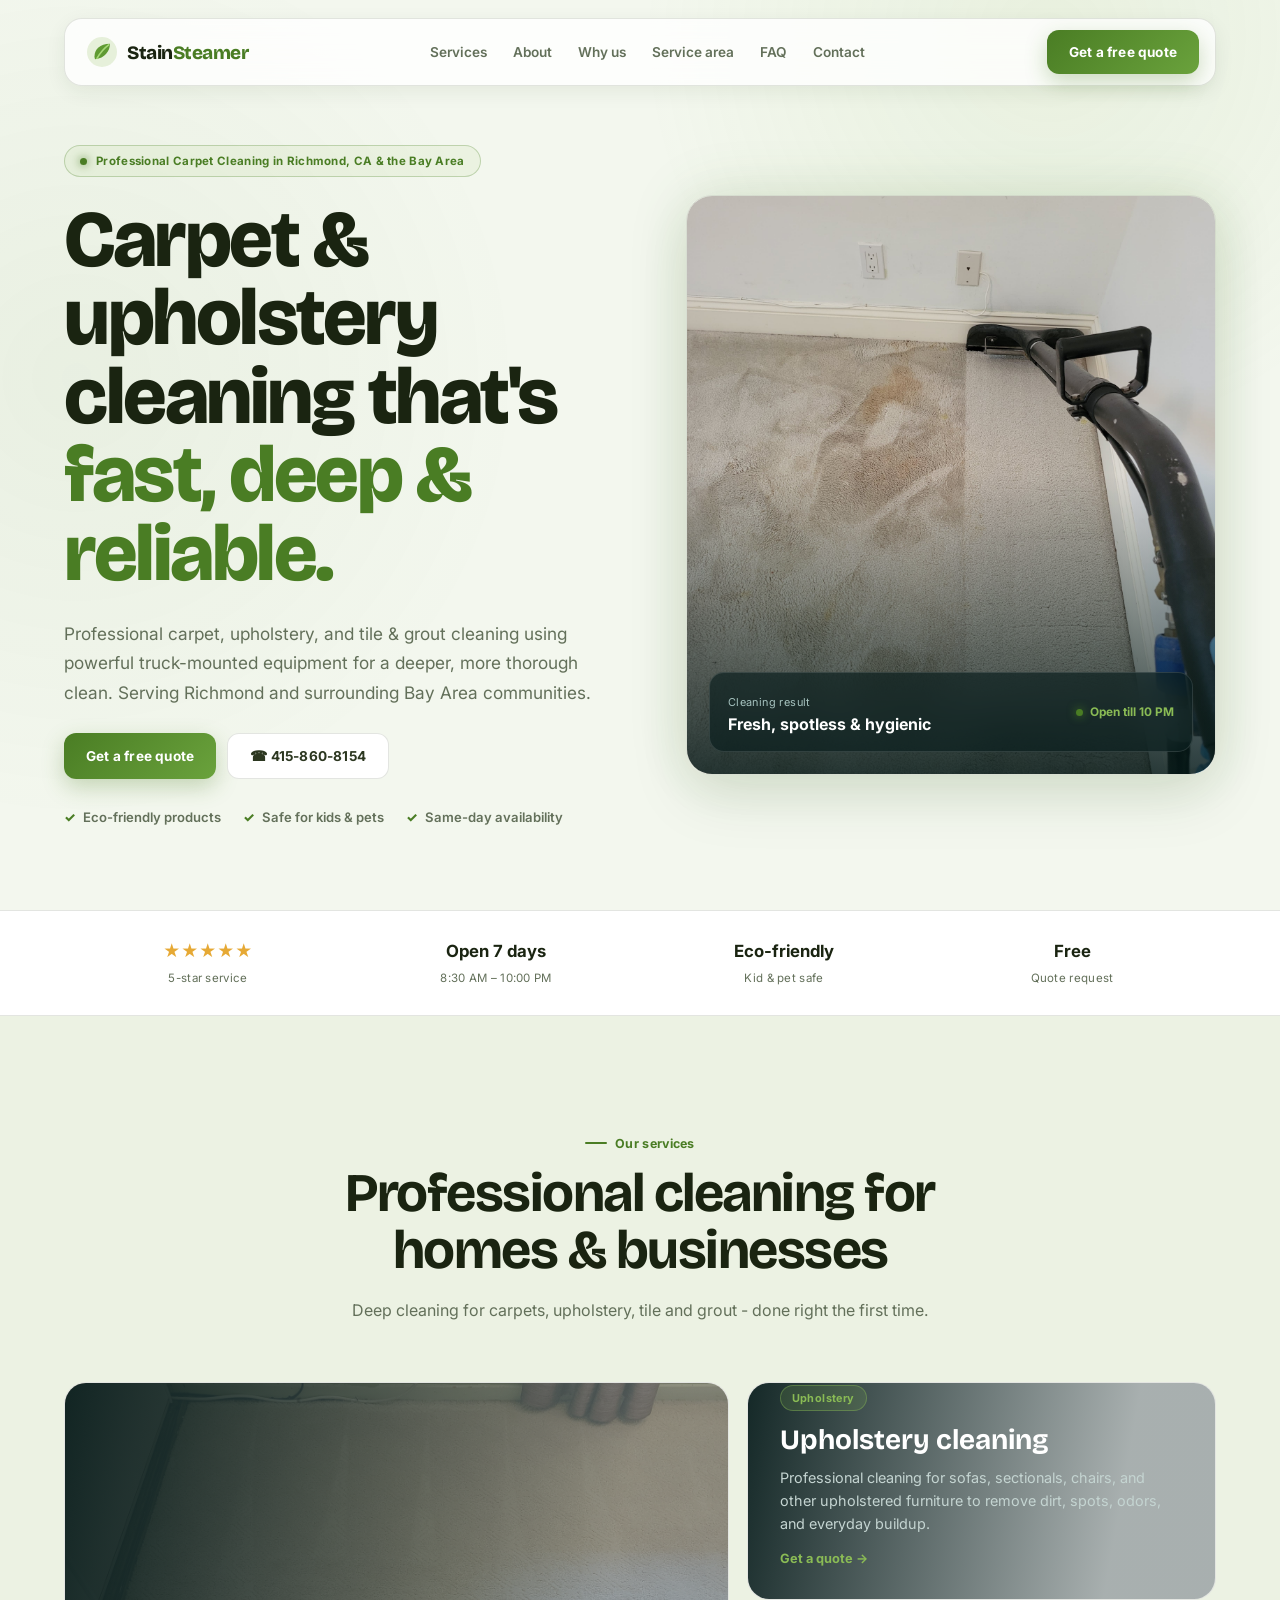
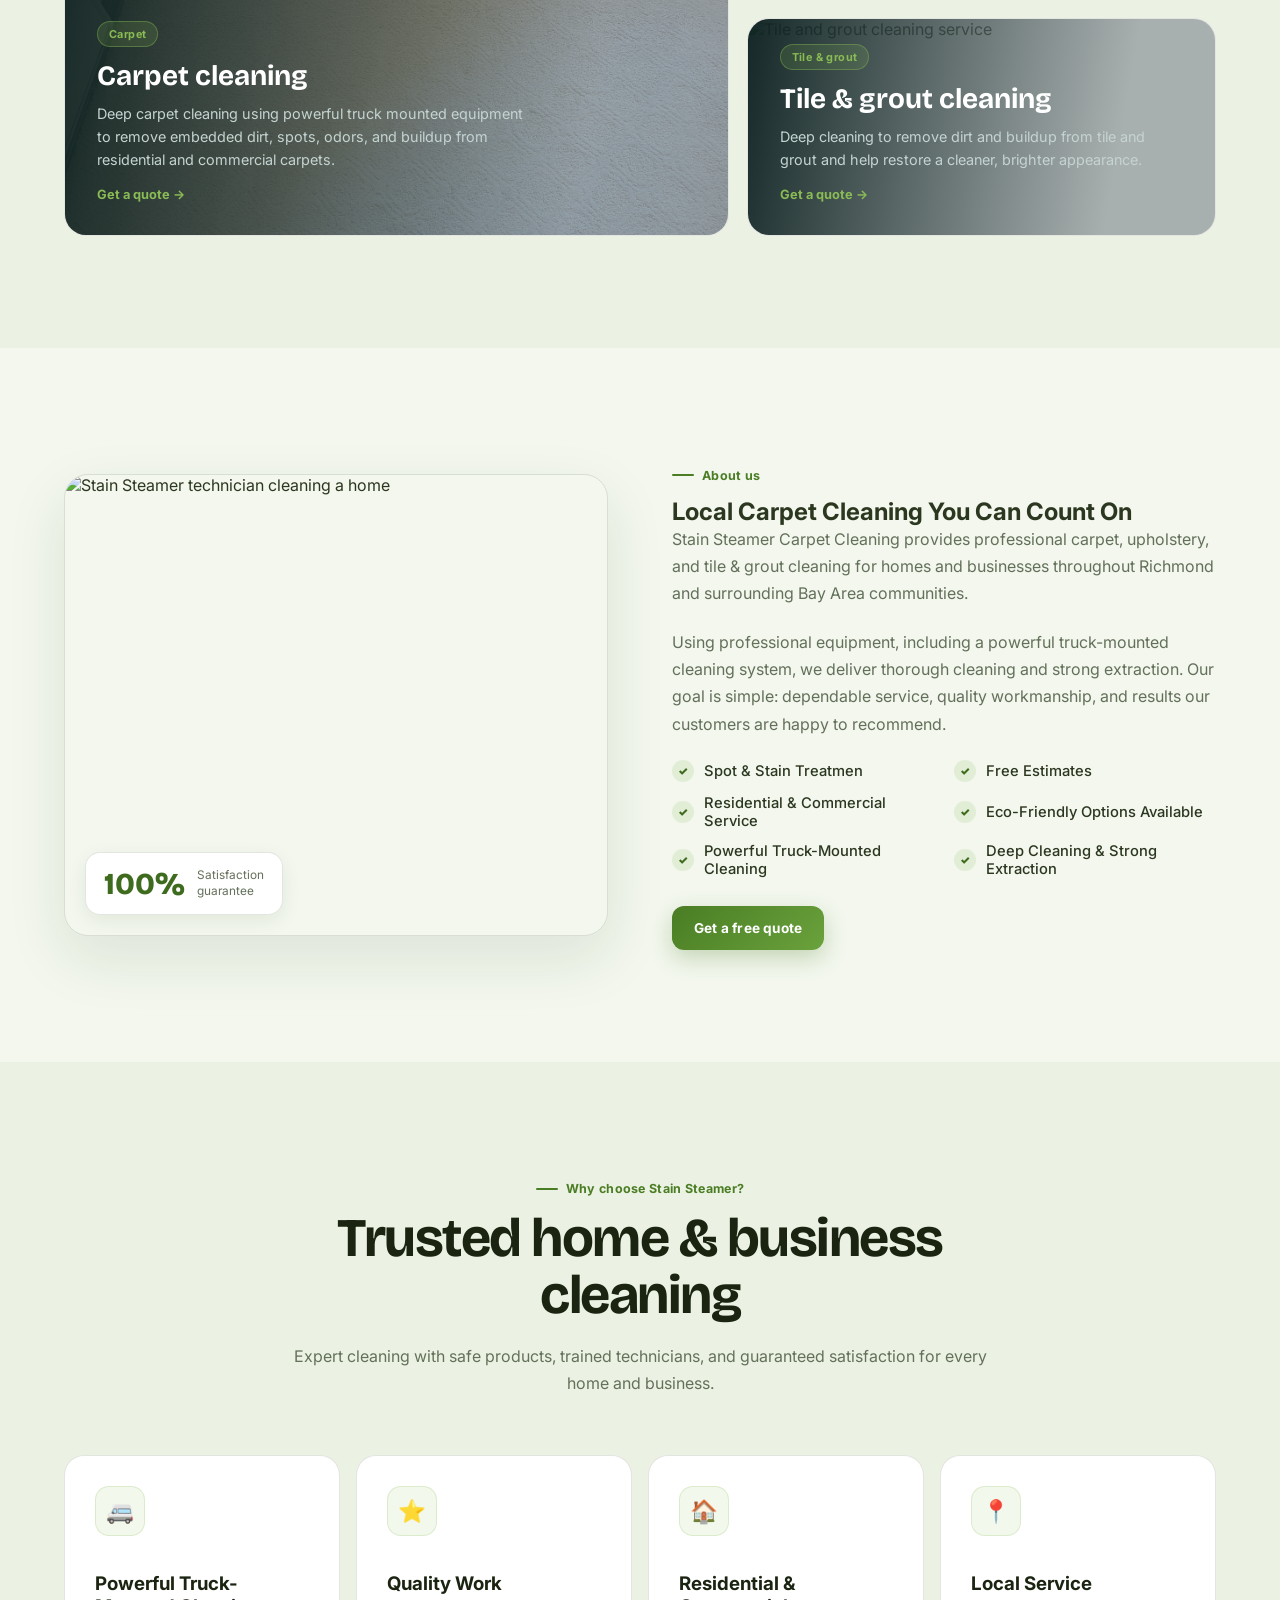
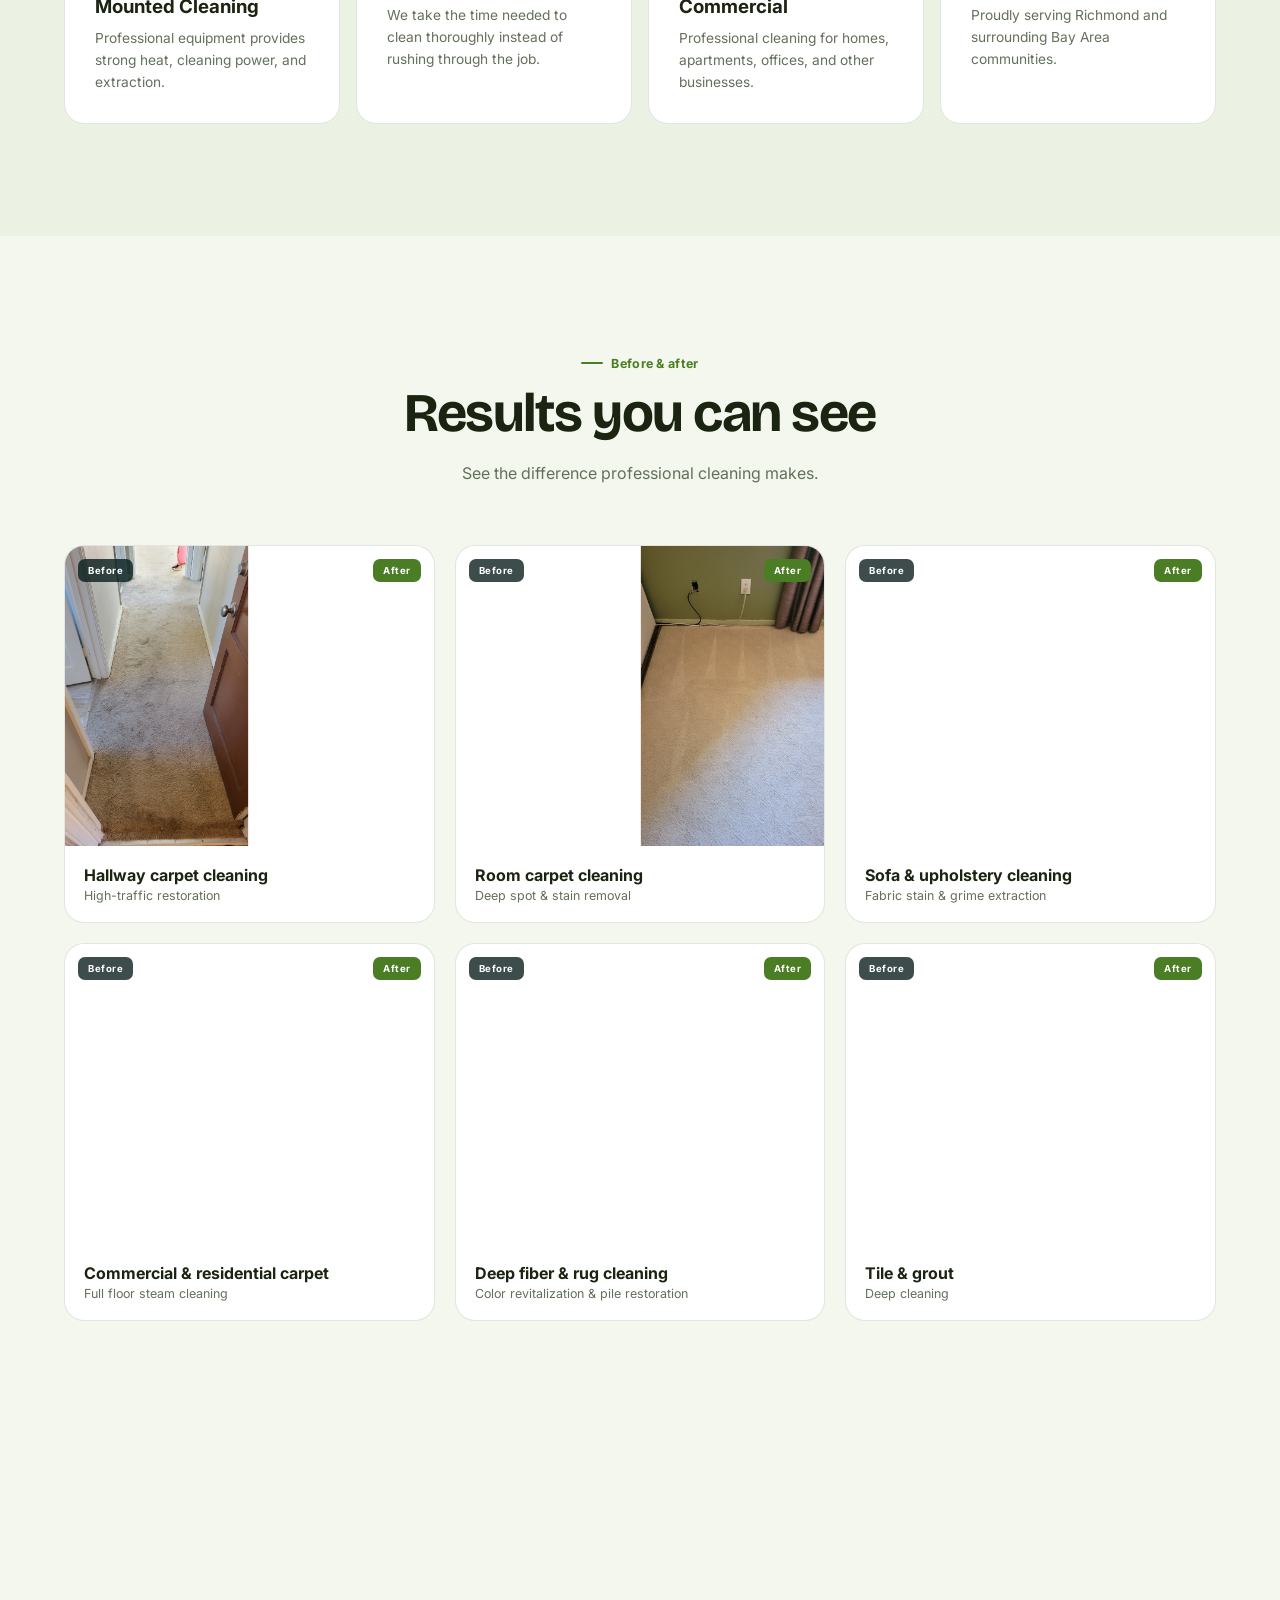
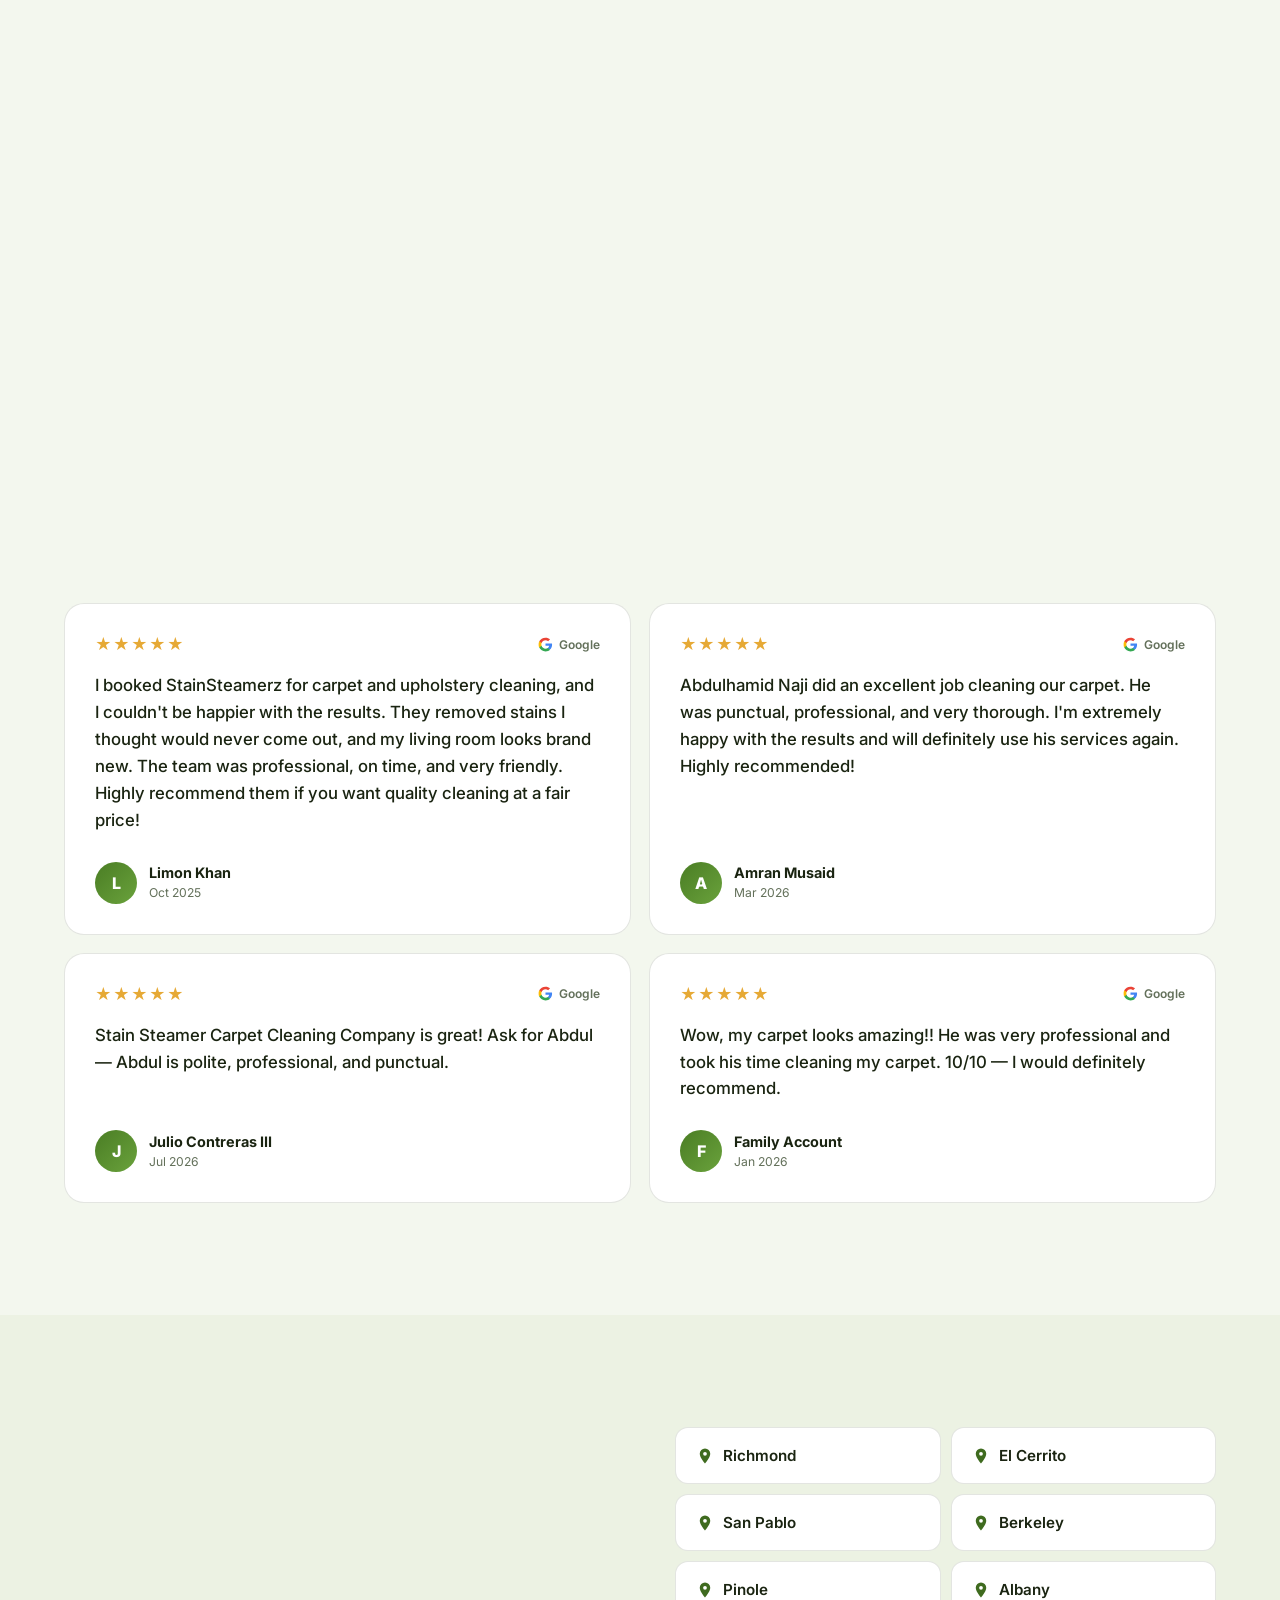
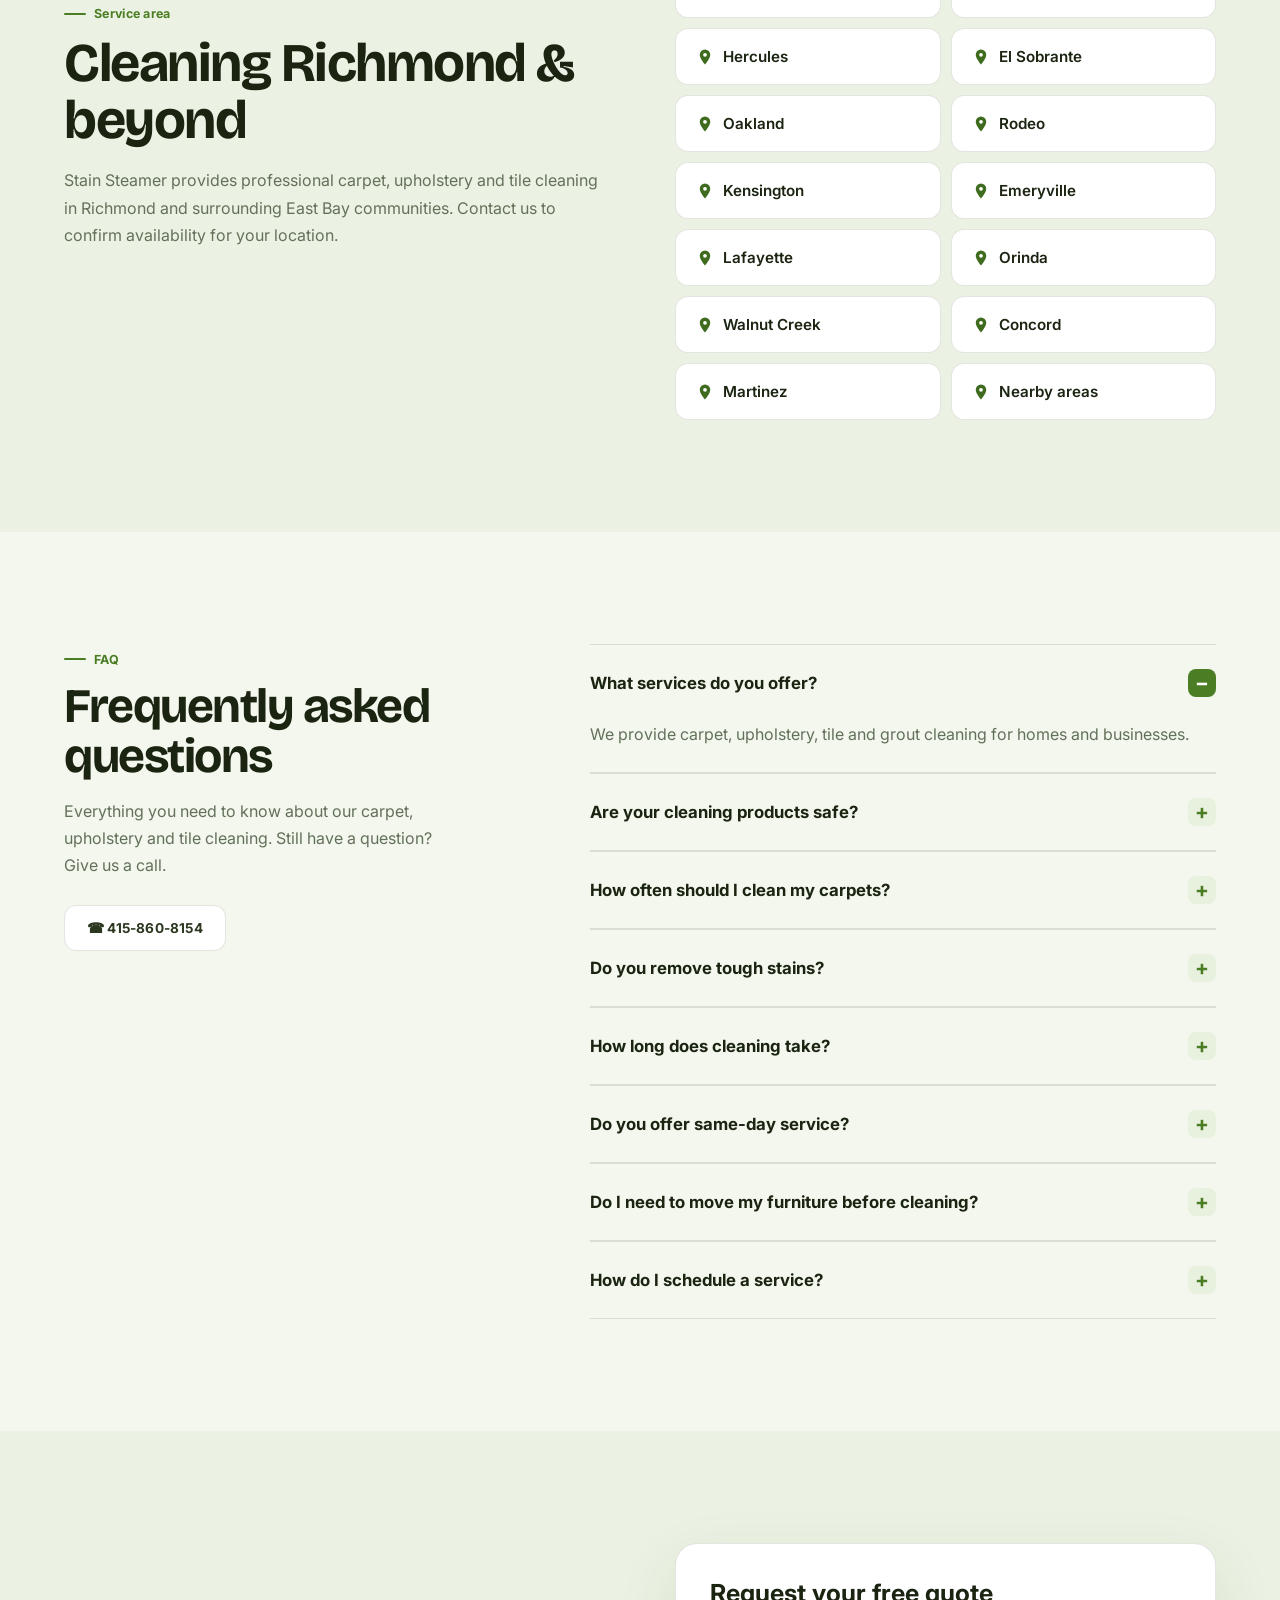
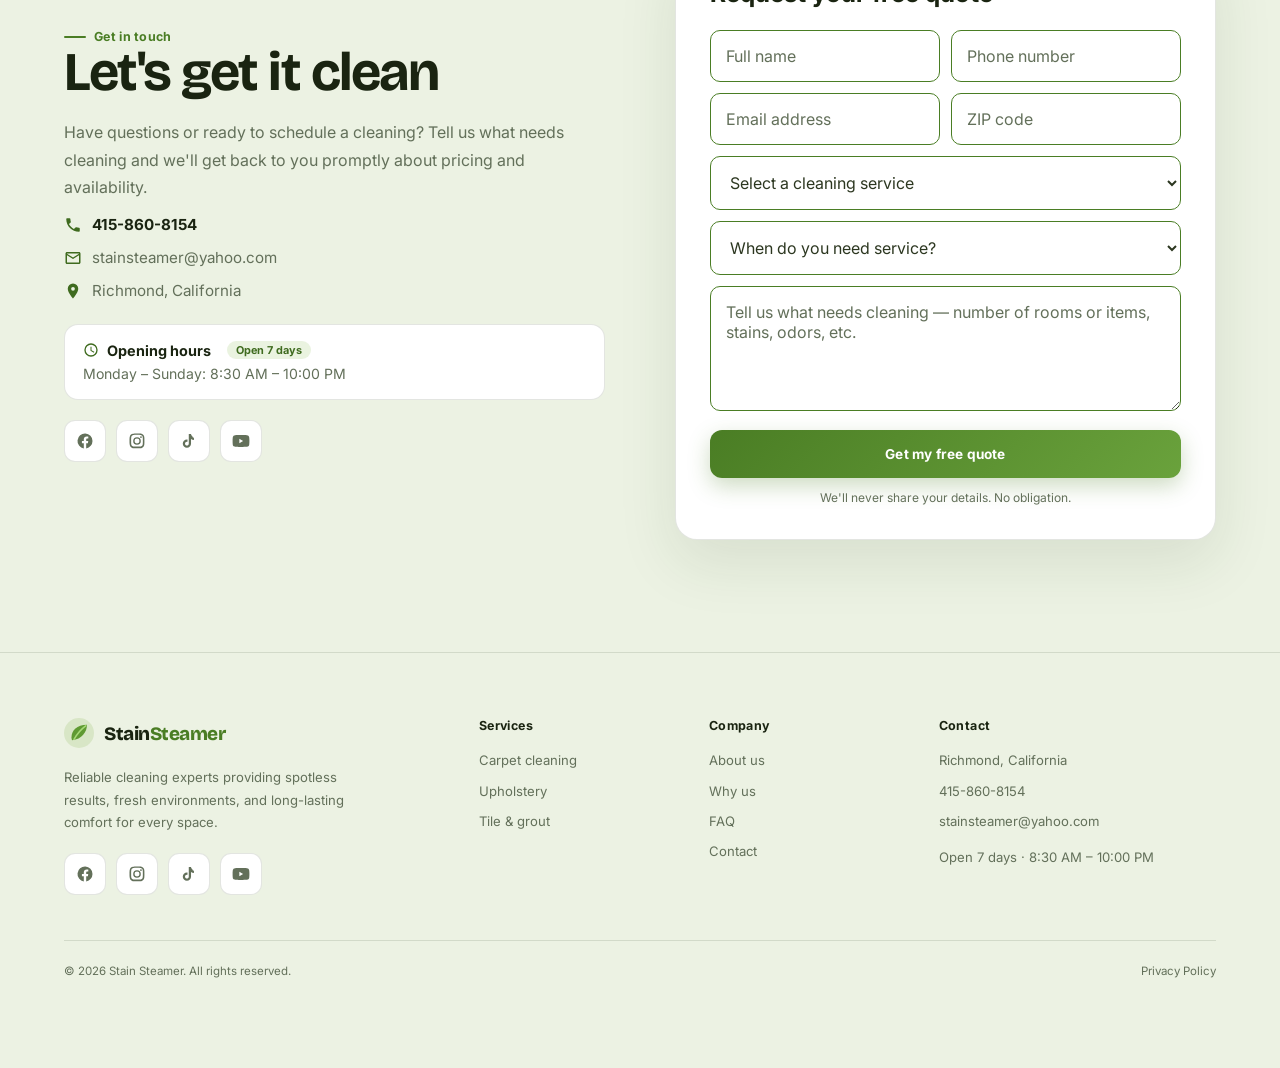
==== commit cae10fa3: "fixes" ====
--- a/index.html
+++ b/index.html
@@ -63,7 +63,7 @@
 <!-- Replace with a branded 1200x630 image on your own domain when you have one -->
 <meta
   property="og:image"
-  content="https://images.unsplash.com/photo-1558317374-067fb5f30001?auto=format&fit=crop&w=1200&h=630&q=80"
+  content="images/hallway-after.jpeg" 
 />
 <meta property="og:image:width" content="1200" />
 <meta property="og:image:height" content="630" />
@@ -84,7 +84,7 @@
 />
 <meta
   name="twitter:image"
-  content="https://images.unsplash.com/photo-1558317374-067fb5f30001?auto=format&fit=crop&w=1200&h=630&q=80"
+  content="images/hallway-after.jpeg"
 />
 
 <!-- FONTS -->
@@ -377,8 +377,8 @@
 
       <div class="visual reveal">
         <img
-          src="https://images.unsplash.com/photo-1558317374-067fb5f30001?auto=format&fit=crop&w=1200&q=85"
-          alt="Professional carpet cleaning service in Richmond California"
+          src="images/Intro Photo.jpeg"
+          alt="Professional carpet cleaning result by Stain Steamer in Richmond California"
           width="1200"
           height="900"
         />
@@ -438,8 +438,8 @@
       <div class="bento">
         <article class="service-card service-large reveal">
           <img
-            src="https://images.unsplash.com/photo-1581578731548-c64695cc6952?auto=format&fit=crop&w=1200&q=80"
-            alt="Professional carpet cleaning service"
+            src="images/room-after.jpeg"
+            alt="Professional carpet cleaning service by Stain Steamer"
             loading="lazy"
             decoding="async"
           />
@@ -457,8 +457,8 @@
 
         <article class="service-card service-small reveal">
           <img
-            src="https://images.unsplash.com/photo-1555041469-a586c61ea9bc?auto=format&fit=crop&w=1000&q=80"
-            alt="Professional upholstery and couch cleaning"
+            src="images/sofa-after.jpeg"
+            alt="Professional upholstery and sofa cleaning by Stain Steamer"
             loading="lazy"
             decoding="async"
           />
@@ -619,8 +619,8 @@
           <div class="result-images">
             <div class="before-img">
               <img
-                src="https://images.unsplash.com/photo-1558317374-067fb5f30001?auto=format&fit=crop&w=600&q=70"
-                alt="Carpet before cleaning"
+                src="images/hallway-before.jpeg"
+                alt="Hallway carpet before cleaning"
                 loading="lazy"
                 decoding="async"
               />
@@ -628,8 +628,8 @@
             </div>
             <div class="after-img">
               <img
-                src="https://images.unsplash.com/photo-1558317374-067fb5f30001?auto=format&fit=crop&w=600&q=95"
-                alt="Carpet after cleaning"
+                src="images/hallway-after.jpeg"
+                alt="Hallway carpet after cleaning"
                 loading="lazy"
                 decoding="async"
               />
@@ -637,8 +637,8 @@
             </div>
           </div>
           <div class="result-content">
-            <strong>Carpet cleaning</strong>
-            <span>Residential</span>
+            <strong>Hallway carpet cleaning</strong>
+            <span>High-traffic restoration</span>
           </div>
         </article>
 
@@ -646,8 +646,8 @@
           <div class="result-images">
             <div class="before-img">
               <img
-                src="https://images.unsplash.com/photo-1555041469-a586c61ea9bc?auto=format&fit=crop&w=600&q=70"
-                alt="Upholstery before cleaning"
+                src="images/room-before.jpeg"
+                alt="Room carpet before cleaning"
                 loading="lazy"
                 decoding="async"
               />
@@ -655,8 +655,8 @@
             </div>
             <div class="after-img">
               <img
-                src="https://images.unsplash.com/photo-1555041469-a586c61ea9bc?auto=format&fit=crop&w=600&q=95"
-                alt="Upholstery after cleaning"
+                src="images/room-after.jpeg"
+                alt="Room carpet after cleaning"
                 loading="lazy"
                 decoding="async"
               />
@@ -664,8 +664,8 @@
             </div>
           </div>
           <div class="result-content">
-            <strong>Upholstery cleaning</strong>
-            <span>Sofas &amp; furniture</span>
+            <strong>Room carpet cleaning</strong>
+            <span>Deep spot &amp; stain removal</span>
           </div>
         </article>
 
@@ -673,8 +673,8 @@
           <div class="result-images">
             <div class="before-img">
               <img
-                src="https://images.unsplash.com/photo-1600566753190-17f0baa2a6c3?auto=format&fit=crop&w=600&q=70"
-                alt="Tile before cleaning"
+                src="images/sofa-before.jpeg"
+                alt="Sofa upholstery before cleaning"
                 loading="lazy"
                 decoding="async"
               />
@@ -682,8 +682,8 @@
             </div>
             <div class="after-img">
               <img
-                src="https://images.unsplash.com/photo-1600566753190-17f0baa2a6c3?auto=format&fit=crop&w=600&q=95"
-                alt="Tile after cleaning"
+                src="images/sofa-after.jpeg"
+                alt="Sofa upholstery after cleaning"
                 loading="lazy"
                 decoding="async"
               />
@@ -691,7 +691,88 @@
             </div>
           </div>
           <div class="result-content">
-            <strong>Tile &amp; grout</strong>
+            <strong>Sofa &amp; upholstery cleaning</strong>
+            <span>Fabric stain &amp; grime extraction</span>
+          </div>
+        </article>
+
+        <article class="result-card reveal">
+          <div class="result-images">
+            <div class="before-img">
+              <img
+                src="images/gray-carpet-before.jpeg"
+                alt="Commercial and residential carpet before cleaning"
+                loading="lazy"
+                decoding="async"
+              />
+              <span class="result-label">Before</span>
+            </div>
+            <div class="after-img">
+              <img
+                src="images/gray-carpet-after.jpeg"
+                alt="Commercial and residential carpet after cleaning"
+                loading="lazy"
+                decoding="async"
+              />
+              <span class="result-label after">After</span>
+            </div>
+          </div>
+          <div class="result-content">
+            <strong>Commercial &amp; residential carpet</strong>
+            <span>Full floor steam cleaning</span>
+          </div>
+        </article>
+
+        <article class="result-card reveal">
+          <div class="result-images">
+            <div class="before-img">
+              <img
+                src="images/red-carpet-before.jpeg"
+                alt="Deep fiber carpet before cleaning"
+                loading="lazy"
+                decoding="async"
+              />
+              <span class="result-label">Before</span>
+            </div>
+            <div class="after-img">
+              <img
+                src="images/red-carpet-after.jpeg"
+                alt="Deep fiber carpet after cleaning"
+                loading="lazy"
+                decoding="async"
+              />
+              <span class="result-label after">After</span>
+            </div>
+          </div>
+          <div class="result-content">
+            <strong>Deep fiber &amp; rug cleaning</strong>
+            <span>Color revitalization &amp; pile restoration</span>
+          </div>
+        </article>
+
+        <article class="result-card reveal">
+          <div class="result-images">
+            <div class="before-img">
+              <img
+                src="images/Tile & grout-before.jpeg"
+                alt="Deep fiber carpet before cleaning"
+                loading="lazy"
+                decoding="async"
+              />
+              <span class="result-label">Before</span>
+            </div>
+            <div class="after-img">
+              <img
+                src="images/Tile & grout-after.jpeg"
+                alt="Deep fiber carpet after cleaning"
+                loading="lazy"
+                decoding="async"
+              />
+              <span class="result-label after">After</span>
+            </div>
+          </div>
+          <div class="result-content">
+            <strong>Tile & grout</strong>
             <span>Deep cleaning</span>
           </div>
         </article>
--- a/style.css
+++ b/style.css
@@ -679,15 +679,16 @@
   photos. Swap in real job photos to replace.
   ========================================= */
 
-.results-grid,
+.results-grid {
+  display: grid;
+  grid-template-columns: repeat(auto-fit, minmax(320px, 1fr));
+  gap: 20px;
+}
+
 .reviews-grid {
   display: grid;
-  grid-template-columns: repeat(3, 1fr);
+  grid-template-columns: repeat(2, 1fr);
   gap: 18px;
-}
-
-.reviews-grid {
-  grid-template-columns: repeat(2, 1fr);
 }
 
 .result-card,
@@ -718,9 +719,9 @@
   object-fit: cover;
 }
 
-/* Make the "before" visibly grubbier than the "after" */
+/* Real customer photos - authentic results */
 .result-images .before-img img {
-  filter: saturate(0.45) brightness(0.72) contrast(1.05);
+  object-fit: cover;
 }
 
 /* Slit divider between before & after */
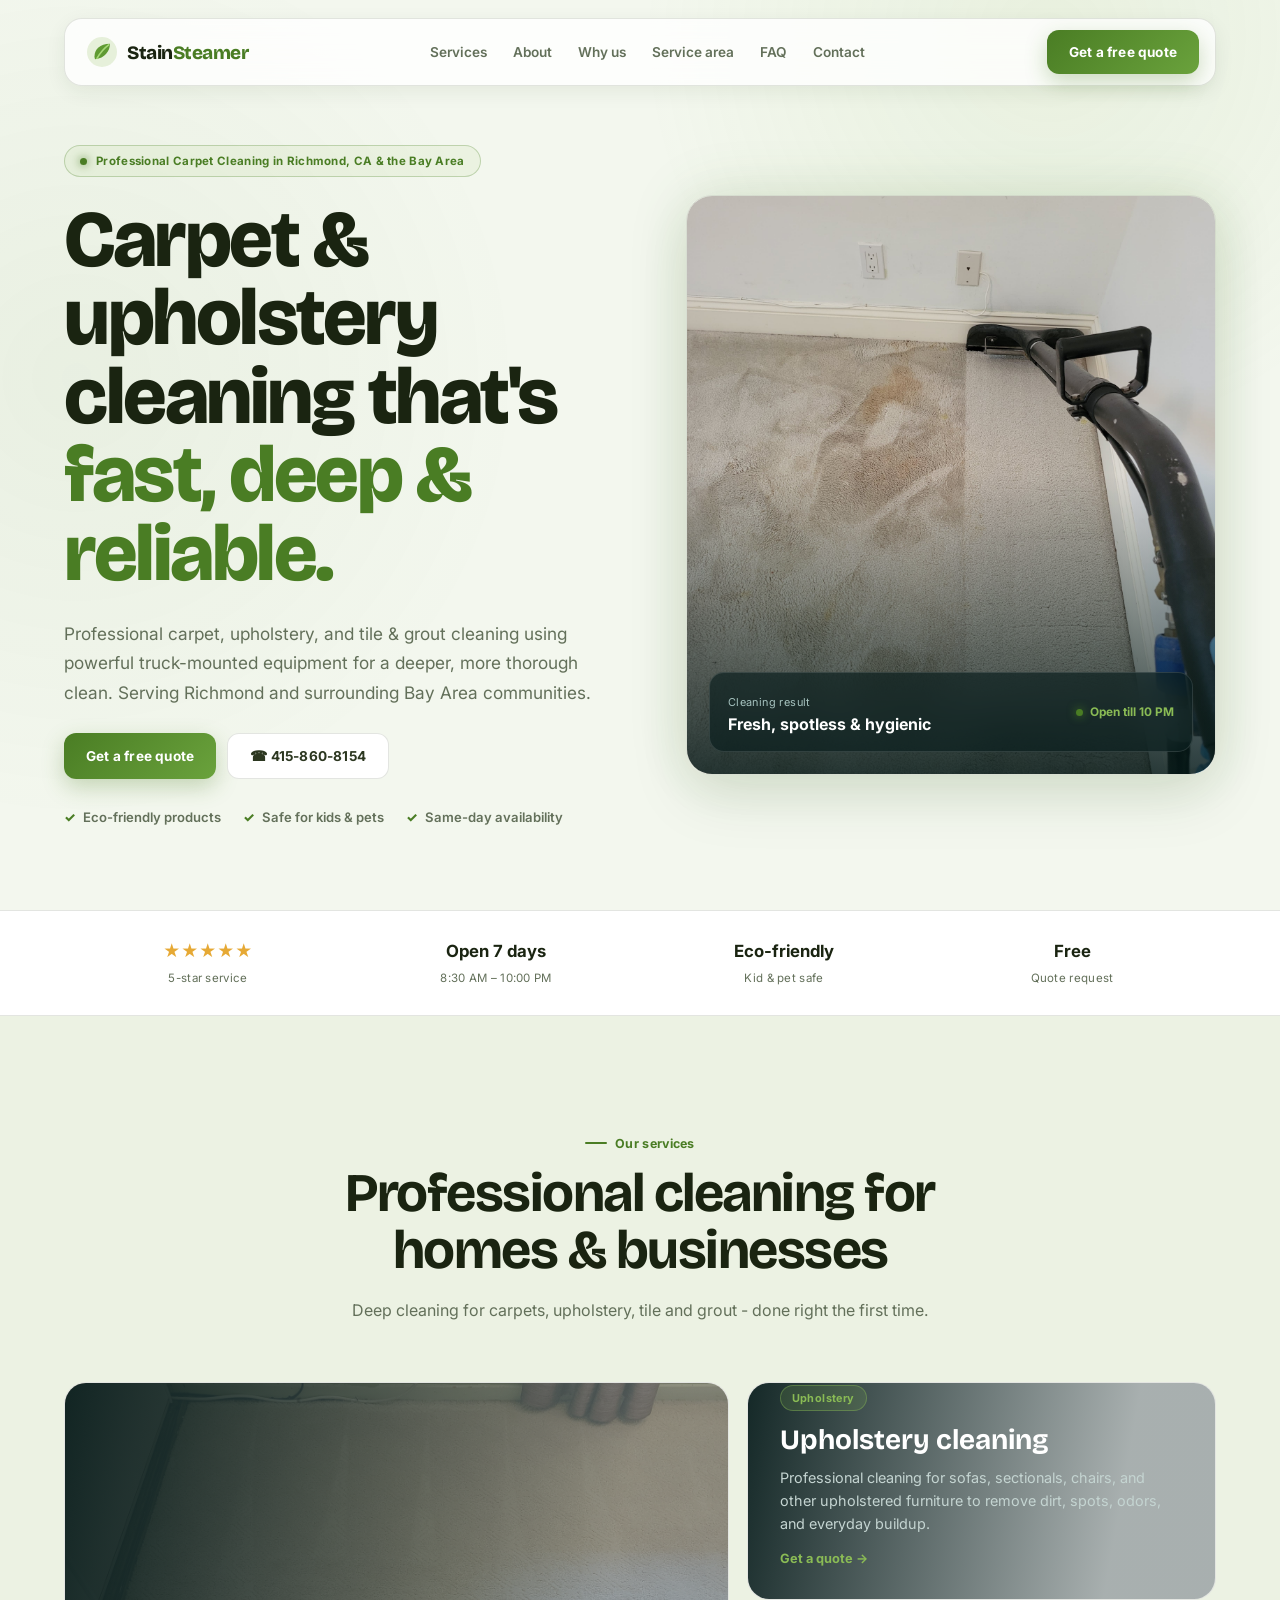
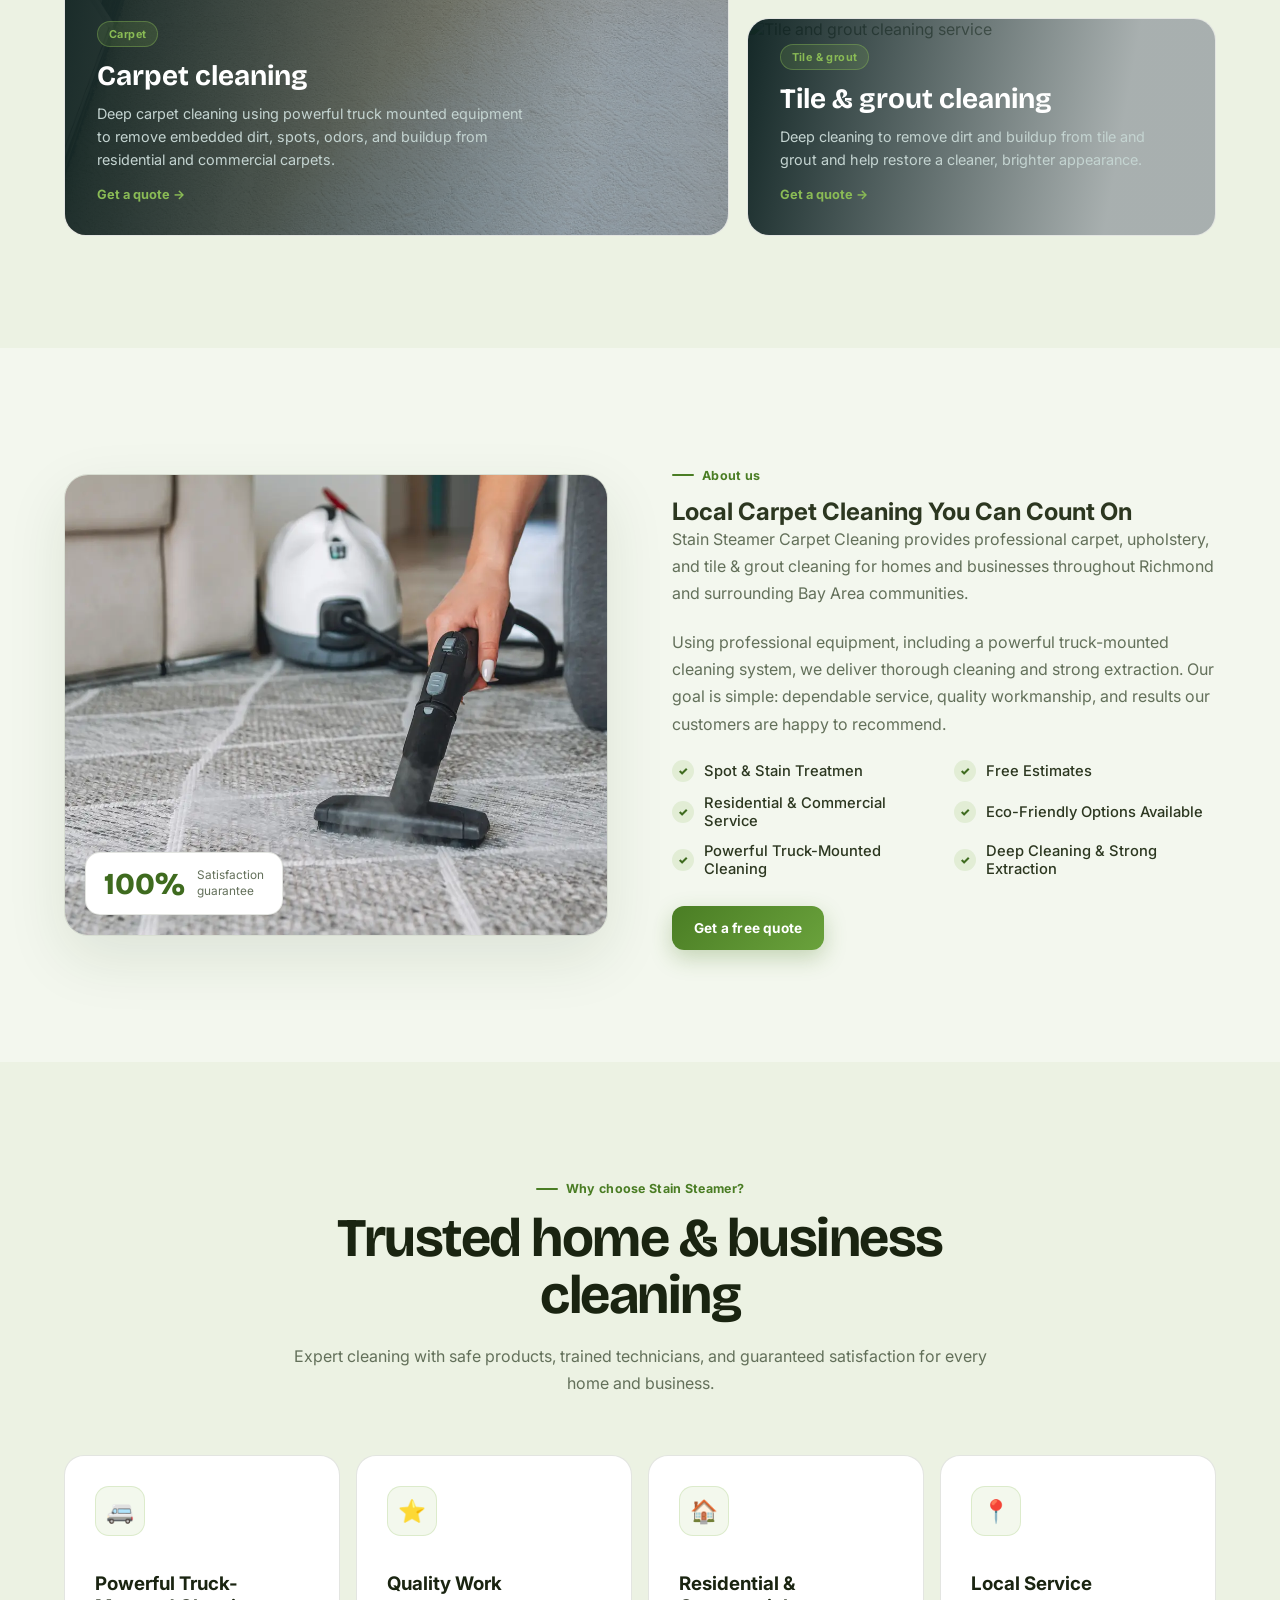
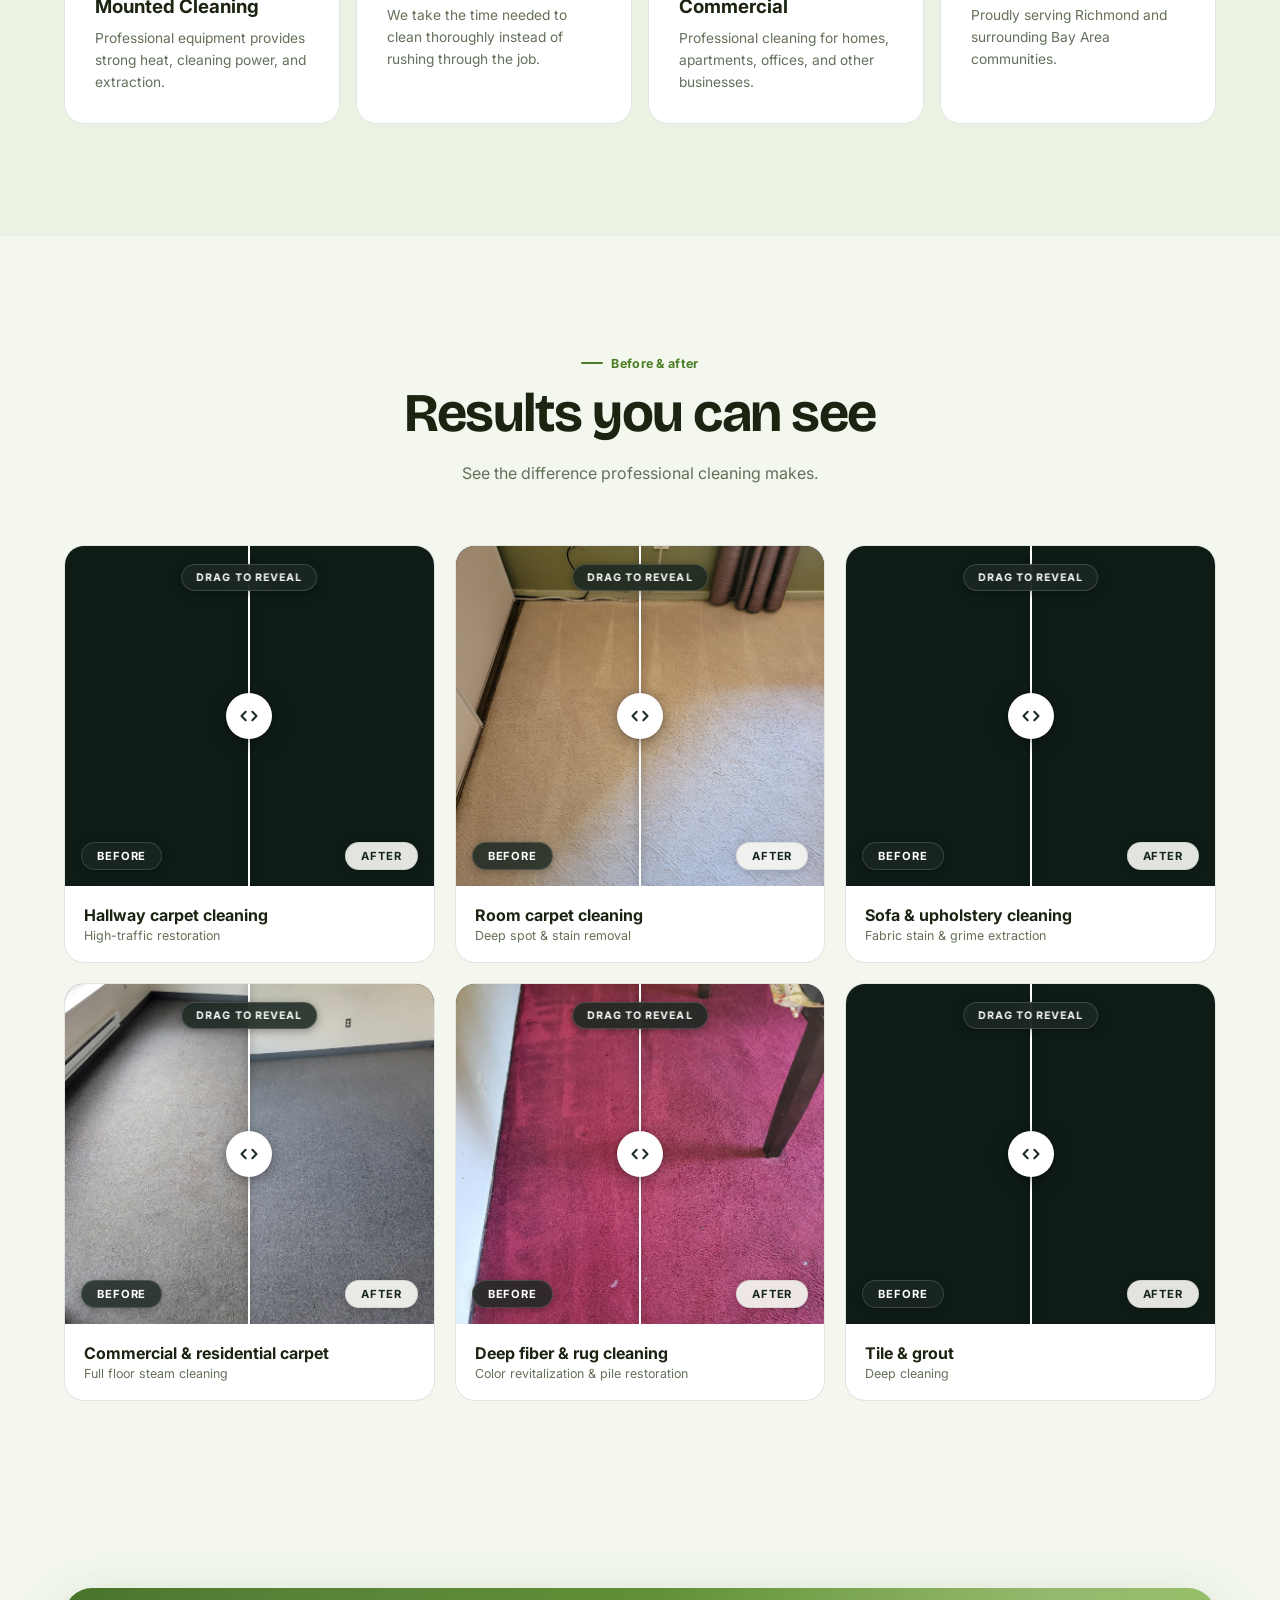
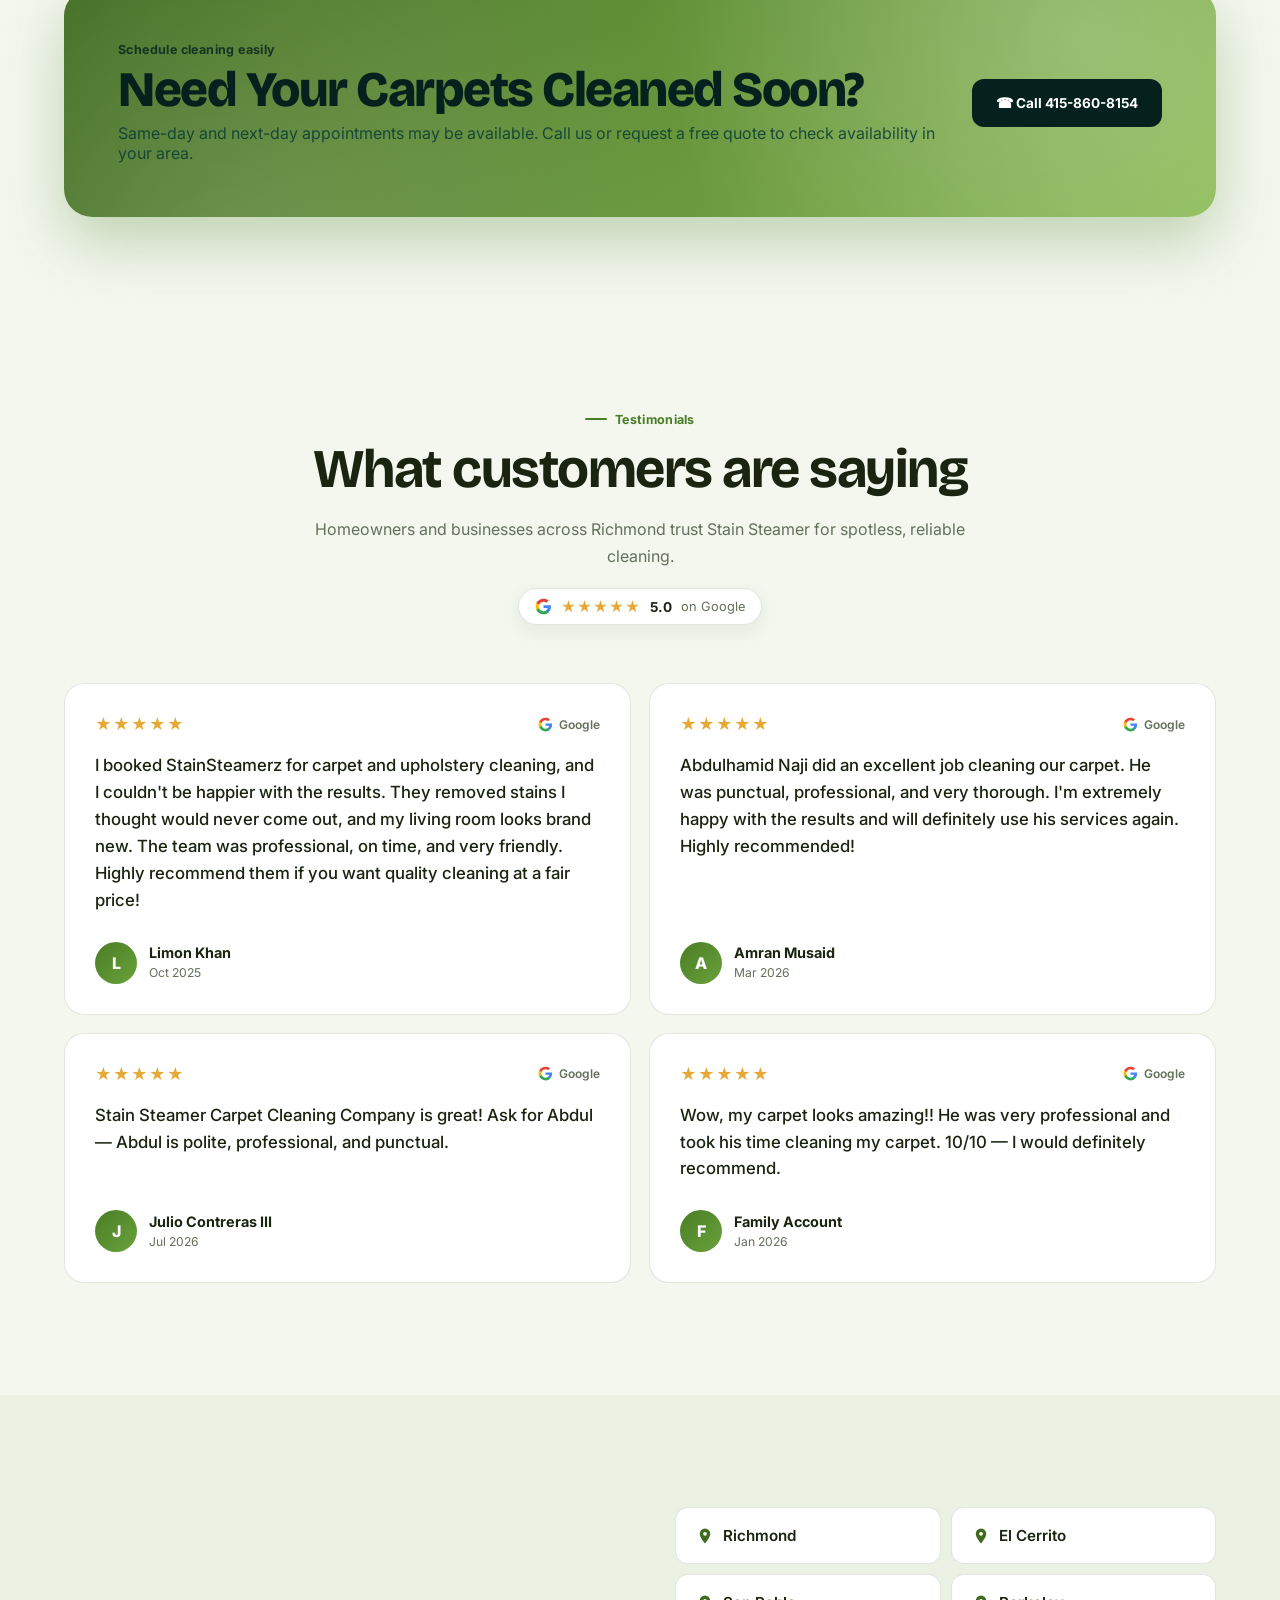
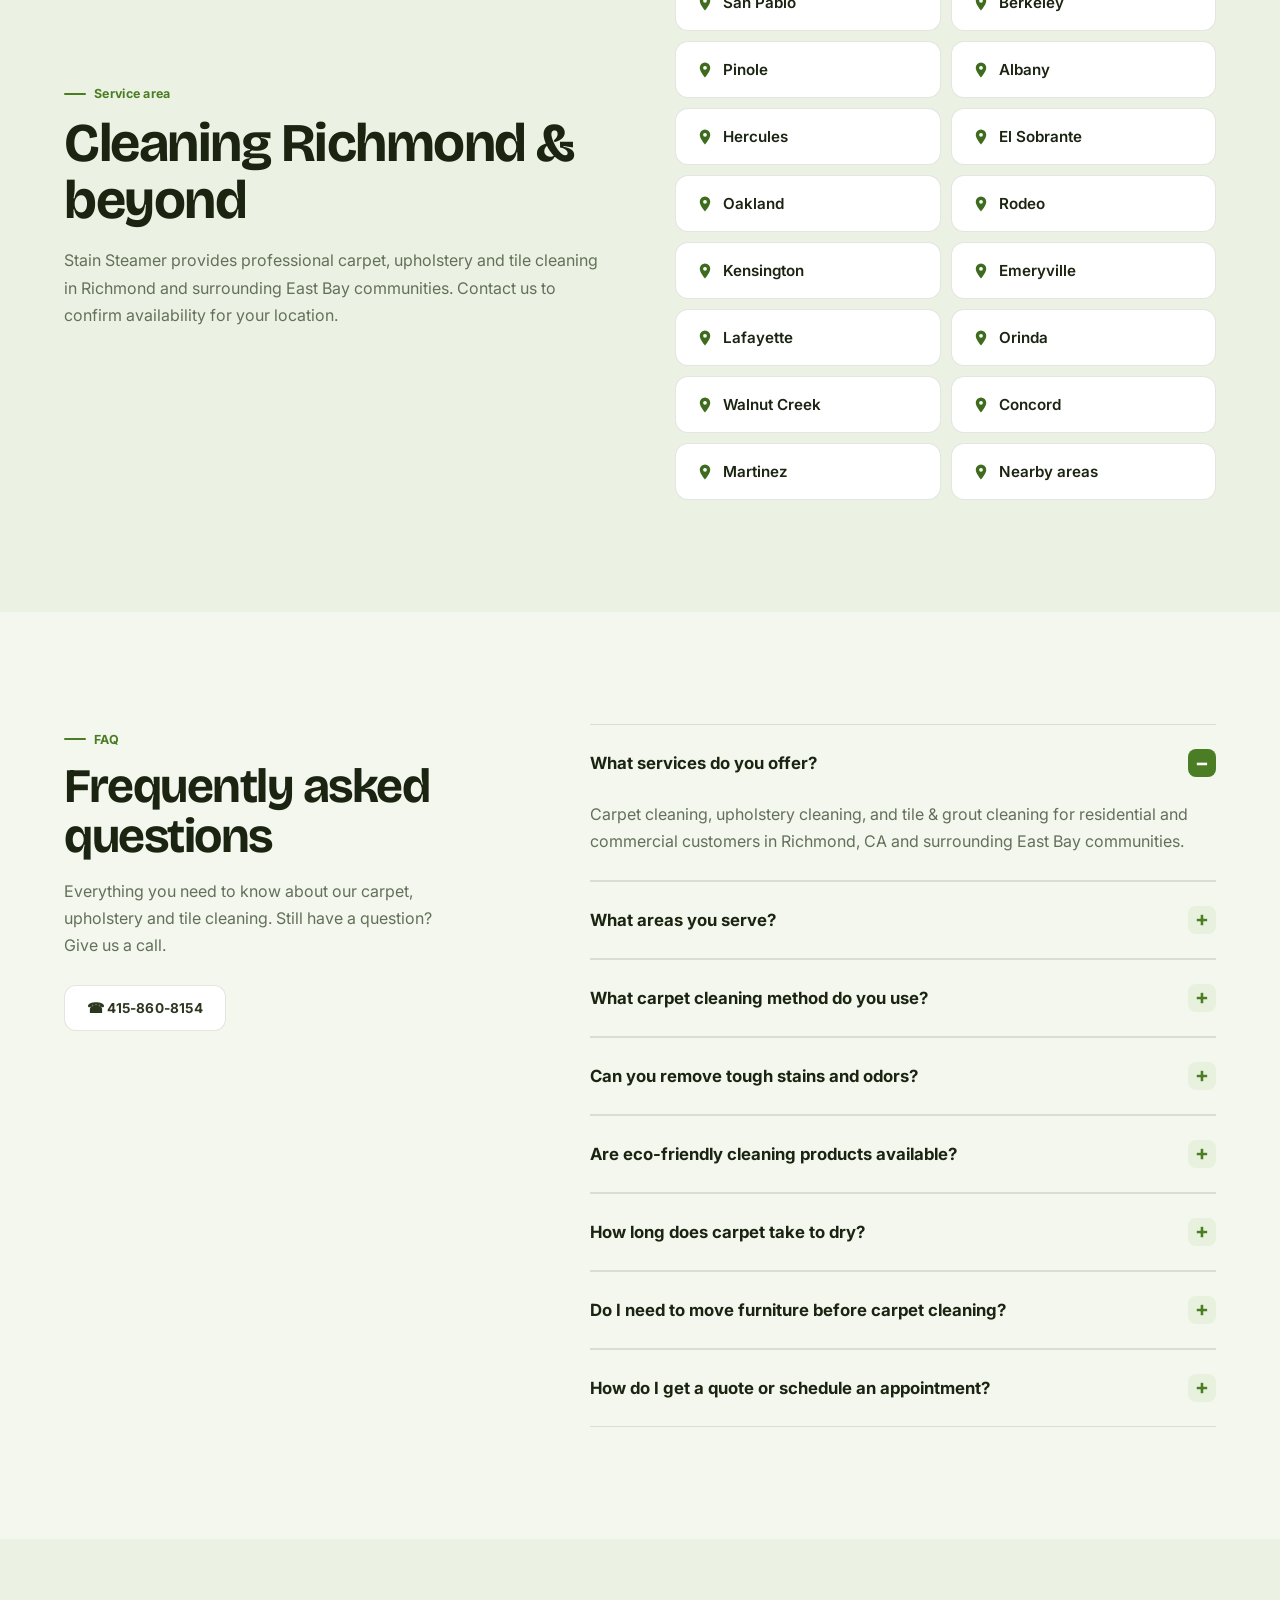
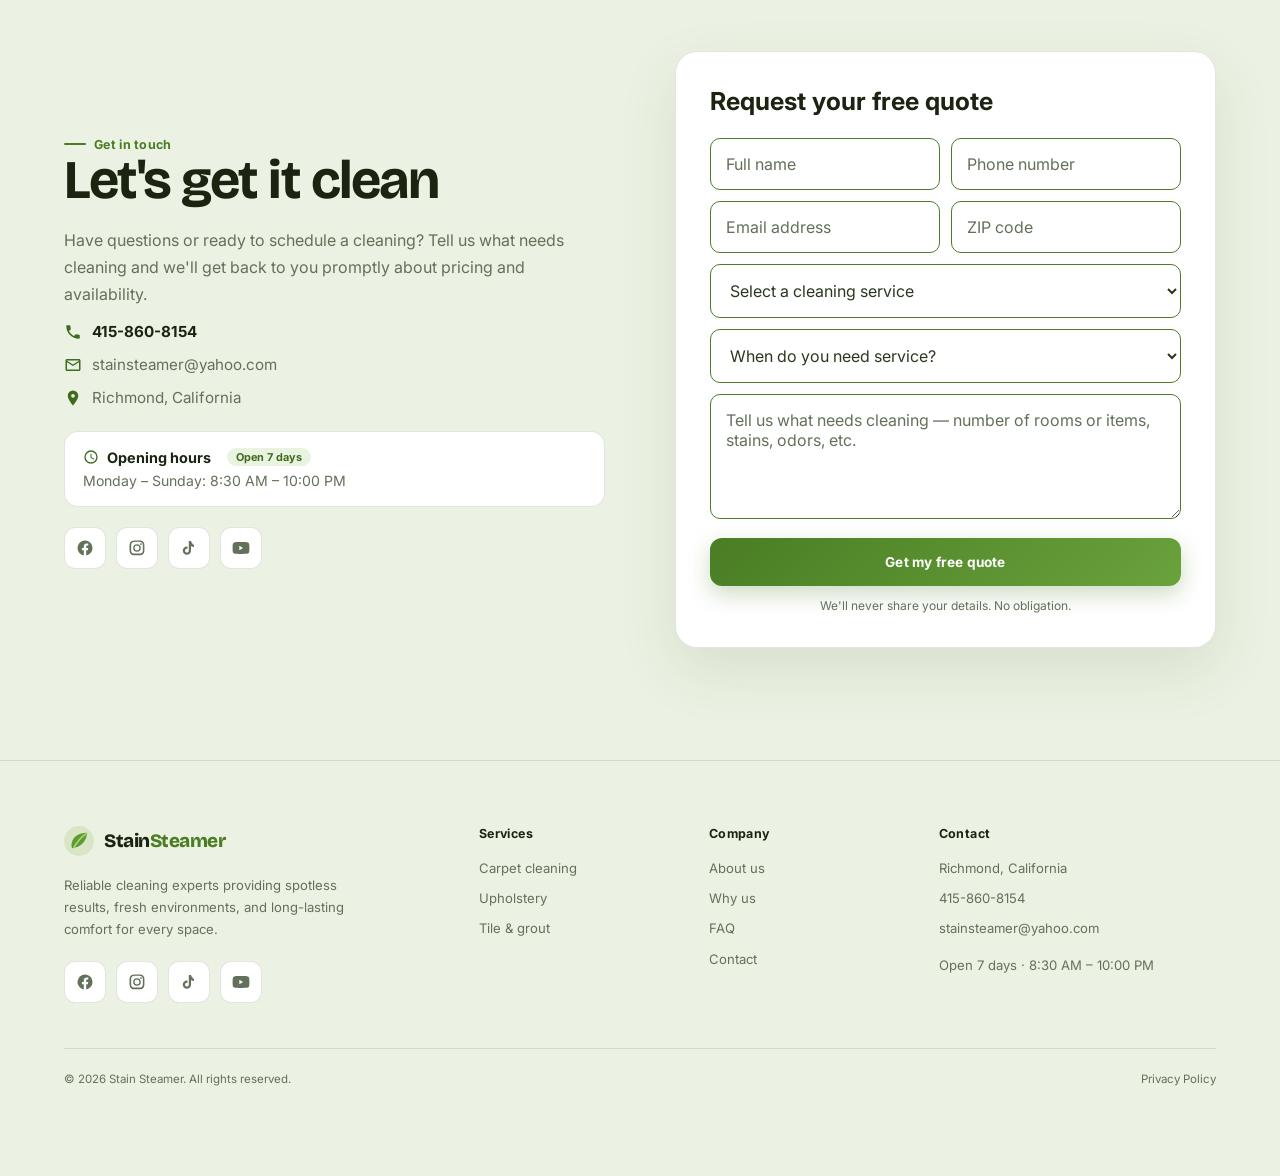
==== commit 51147530: "Update website" ====
--- a/index.html
+++ b/index.html
@@ -502,7 +502,7 @@
     <div class="container about-grid">
       <div class="about-media reveal">
         <img
-          src="https://images.unsplash.com/photo-1527515637462-cff94eecc1ac?auto=format&fit=crop&w=1000&q=80"
+          src="images/Photo .webp"
           alt="Stain Steamer technician cleaning a home"
           loading="lazy"
           decoding="async"
@@ -616,25 +616,45 @@
 
       <div class="results-grid">
         <article class="result-card reveal">
-          <div class="result-images">
-            <div class="before-img">
+          <div class="result-images before-after-slider" style="--slider-pos: 50%;">
+            <div class="slider-layer after-img">
+              <img
+                src="images/hallway-after.jpeg"
+                alt="Hallway carpet after cleaning"
+                loading="lazy"
+                decoding="async"
+                draggable="false"
+              />
+            </div>
+            <div class="slider-layer before-img">
               <img
                 src="images/hallway-before.jpeg"
                 alt="Hallway carpet before cleaning"
                 loading="lazy"
                 decoding="async"
-              />
-              <span class="result-label">Before</span>
-            </div>
-            <div class="after-img">
-              <img
-                src="images/hallway-after.jpeg"
-                alt="Hallway carpet after cleaning"
-                loading="lazy"
-                decoding="async"
-              />
-              <span class="result-label after">After</span>
-            </div>
+                draggable="false"
+              />
+            </div>
+            <div class="slider-handle" aria-hidden="true">
+              <div class="slider-line"></div>
+              <span class="slider-badge-reveal">DRAG TO REVEAL</span>
+              <div class="slider-circle">
+                <svg width="20" height="20" viewBox="0 0 24 24" fill="none" stroke="currentColor" stroke-width="2.5" stroke-linecap="round" stroke-linejoin="round">
+                  <polyline points="8 17 3 12 8 7"></polyline>
+                  <polyline points="16 7 21 12 16 17"></polyline>
+                </svg>
+              </div>
+            </div>
+            <span class="slider-badge slider-badge-before" aria-hidden="true">Before</span>
+            <span class="slider-badge slider-badge-after" aria-hidden="true">After</span>
+            <input
+              type="range"
+              min="0"
+              max="100"
+              value="50"
+              class="slider-range"
+              aria-label="Drag to compare Hallway carpet before and after cleaning"
+            />
           </div>
           <div class="result-content">
             <strong>Hallway carpet cleaning</strong>
@@ -643,25 +663,45 @@
         </article>
 
         <article class="result-card reveal">
-          <div class="result-images">
-            <div class="before-img">
+          <div class="result-images before-after-slider" style="--slider-pos: 50%;">
+            <div class="slider-layer after-img">
+              <img
+                src="images/room-after.jpeg"
+                alt="Room carpet after cleaning"
+                loading="lazy"
+                decoding="async"
+                draggable="false"
+              />
+            </div>
+            <div class="slider-layer before-img">
               <img
                 src="images/room-before.jpeg"
                 alt="Room carpet before cleaning"
                 loading="lazy"
                 decoding="async"
-              />
-              <span class="result-label">Before</span>
-            </div>
-            <div class="after-img">
-              <img
-                src="images/room-after.jpeg"
-                alt="Room carpet after cleaning"
-                loading="lazy"
-                decoding="async"
-              />
-              <span class="result-label after">After</span>
-            </div>
+                draggable="false"
+              />
+            </div>
+            <div class="slider-handle" aria-hidden="true">
+              <div class="slider-line"></div>
+              <span class="slider-badge-reveal">DRAG TO REVEAL</span>
+              <div class="slider-circle">
+                <svg width="20" height="20" viewBox="0 0 24 24" fill="none" stroke="currentColor" stroke-width="2.5" stroke-linecap="round" stroke-linejoin="round">
+                  <polyline points="8 17 3 12 8 7"></polyline>
+                  <polyline points="16 7 21 12 16 17"></polyline>
+                </svg>
+              </div>
+            </div>
+            <span class="slider-badge slider-badge-before" aria-hidden="true">Before</span>
+            <span class="slider-badge slider-badge-after" aria-hidden="true">After</span>
+            <input
+              type="range"
+              min="0"
+              max="100"
+              value="50"
+              class="slider-range"
+              aria-label="Drag to compare Room carpet before and after cleaning"
+            />
           </div>
           <div class="result-content">
             <strong>Room carpet cleaning</strong>
@@ -670,25 +710,45 @@
         </article>
 
         <article class="result-card reveal">
-          <div class="result-images">
-            <div class="before-img">
+          <div class="result-images before-after-slider" style="--slider-pos: 50%;">
+            <div class="slider-layer after-img">
+              <img
+                src="images/sofa-after.jpeg"
+                alt="Sofa upholstery after cleaning"
+                loading="lazy"
+                decoding="async"
+                draggable="false"
+              />
+            </div>
+            <div class="slider-layer before-img">
               <img
                 src="images/sofa-before.jpeg"
                 alt="Sofa upholstery before cleaning"
                 loading="lazy"
                 decoding="async"
-              />
-              <span class="result-label">Before</span>
-            </div>
-            <div class="after-img">
-              <img
-                src="images/sofa-after.jpeg"
-                alt="Sofa upholstery after cleaning"
-                loading="lazy"
-                decoding="async"
-              />
-              <span class="result-label after">After</span>
-            </div>
+                draggable="false"
+              />
+            </div>
+            <div class="slider-handle" aria-hidden="true">
+              <div class="slider-line"></div>
+              <span class="slider-badge-reveal">DRAG TO REVEAL</span>
+              <div class="slider-circle">
+                <svg width="20" height="20" viewBox="0 0 24 24" fill="none" stroke="currentColor" stroke-width="2.5" stroke-linecap="round" stroke-linejoin="round">
+                  <polyline points="8 17 3 12 8 7"></polyline>
+                  <polyline points="16 7 21 12 16 17"></polyline>
+                </svg>
+              </div>
+            </div>
+            <span class="slider-badge slider-badge-before" aria-hidden="true">Before</span>
+            <span class="slider-badge slider-badge-after" aria-hidden="true">After</span>
+            <input
+              type="range"
+              min="0"
+              max="100"
+              value="50"
+              class="slider-range"
+              aria-label="Drag to compare Sofa upholstery before and after cleaning"
+            />
           </div>
           <div class="result-content">
             <strong>Sofa &amp; upholstery cleaning</strong>
@@ -697,25 +757,45 @@
         </article>
 
         <article class="result-card reveal">
-          <div class="result-images">
-            <div class="before-img">
+          <div class="result-images before-after-slider" style="--slider-pos: 50%;">
+            <div class="slider-layer after-img">
+              <img
+                src="images/gray-carpet-after.jpeg"
+                alt="Commercial and residential carpet after cleaning"
+                loading="lazy"
+                decoding="async"
+                draggable="false"
+              />
+            </div>
+            <div class="slider-layer before-img">
               <img
                 src="images/gray-carpet-before.jpeg"
                 alt="Commercial and residential carpet before cleaning"
                 loading="lazy"
                 decoding="async"
-              />
-              <span class="result-label">Before</span>
-            </div>
-            <div class="after-img">
-              <img
-                src="images/gray-carpet-after.jpeg"
-                alt="Commercial and residential carpet after cleaning"
-                loading="lazy"
-                decoding="async"
-              />
-              <span class="result-label after">After</span>
-            </div>
+                draggable="false"
+              />
+            </div>
+            <div class="slider-handle" aria-hidden="true">
+              <div class="slider-line"></div>
+              <span class="slider-badge-reveal">DRAG TO REVEAL</span>
+              <div class="slider-circle">
+                <svg width="20" height="20" viewBox="0 0 24 24" fill="none" stroke="currentColor" stroke-width="2.5" stroke-linecap="round" stroke-linejoin="round">
+                  <polyline points="8 17 3 12 8 7"></polyline>
+                  <polyline points="16 7 21 12 16 17"></polyline>
+                </svg>
+              </div>
+            </div>
+            <span class="slider-badge slider-badge-before" aria-hidden="true">Before</span>
+            <span class="slider-badge slider-badge-after" aria-hidden="true">After</span>
+            <input
+              type="range"
+              min="0"
+              max="100"
+              value="50"
+              class="slider-range"
+              aria-label="Drag to compare Commercial and residential carpet before and after cleaning"
+            />
           </div>
           <div class="result-content">
             <strong>Commercial &amp; residential carpet</strong>
@@ -724,25 +804,45 @@
         </article>
 
         <article class="result-card reveal">
-          <div class="result-images">
-            <div class="before-img">
+          <div class="result-images before-after-slider" style="--slider-pos: 50%;">
+            <div class="slider-layer after-img">
+              <img
+                src="images/red-carpet-after.jpeg"
+                alt="Deep fiber carpet after cleaning"
+                loading="lazy"
+                decoding="async"
+                draggable="false"
+              />
+            </div>
+            <div class="slider-layer before-img">
               <img
                 src="images/red-carpet-before.jpeg"
                 alt="Deep fiber carpet before cleaning"
                 loading="lazy"
                 decoding="async"
-              />
-              <span class="result-label">Before</span>
-            </div>
-            <div class="after-img">
-              <img
-                src="images/red-carpet-after.jpeg"
-                alt="Deep fiber carpet after cleaning"
-                loading="lazy"
-                decoding="async"
-              />
-              <span class="result-label after">After</span>
-            </div>
+                draggable="false"
+              />
+            </div>
+            <div class="slider-handle" aria-hidden="true">
+              <div class="slider-line"></div>
+              <span class="slider-badge-reveal">DRAG TO REVEAL</span>
+              <div class="slider-circle">
+                <svg width="20" height="20" viewBox="0 0 24 24" fill="none" stroke="currentColor" stroke-width="2.5" stroke-linecap="round" stroke-linejoin="round">
+                  <polyline points="8 17 3 12 8 7"></polyline>
+                  <polyline points="16 7 21 12 16 17"></polyline>
+                </svg>
+              </div>
+            </div>
+            <span class="slider-badge slider-badge-before" aria-hidden="true">Before</span>
+            <span class="slider-badge slider-badge-after" aria-hidden="true">After</span>
+            <input
+              type="range"
+              min="0"
+              max="100"
+              value="50"
+              class="slider-range"
+              aria-label="Drag to compare Deep fiber carpet before and after cleaning"
+            />
           </div>
           <div class="result-content">
             <strong>Deep fiber &amp; rug cleaning</strong>
@@ -751,28 +851,48 @@
         </article>
 
         <article class="result-card reveal">
-          <div class="result-images">
-            <div class="before-img">
+          <div class="result-images before-after-slider" style="--slider-pos: 50%;">
+            <div class="slider-layer after-img">
+              <img
+                src="images/Tile & grout-after.jpeg"
+                alt="Tile and grout after cleaning"
+                loading="lazy"
+                decoding="async"
+                draggable="false"
+              />
+            </div>
+            <div class="slider-layer before-img">
               <img
                 src="images/Tile & grout-before.jpeg"
-                alt="Deep fiber carpet before cleaning"
+                alt="Tile and grout before cleaning"
                 loading="lazy"
                 decoding="async"
-              />
-              <span class="result-label">Before</span>
-            </div>
-            <div class="after-img">
-              <img
-                src="images/Tile & grout-after.jpeg"
-                alt="Deep fiber carpet after cleaning"
-                loading="lazy"
-                decoding="async"
-              />
-              <span class="result-label after">After</span>
-            </div>
+                draggable="false"
+              />
+            </div>
+            <div class="slider-handle" aria-hidden="true">
+              <div class="slider-line"></div>
+              <span class="slider-badge-reveal">DRAG TO REVEAL</span>
+              <div class="slider-circle">
+                <svg width="20" height="20" viewBox="0 0 24 24" fill="none" stroke="currentColor" stroke-width="2.5" stroke-linecap="round" stroke-linejoin="round">
+                  <polyline points="8 17 3 12 8 7"></polyline>
+                  <polyline points="16 7 21 12 16 17"></polyline>
+                </svg>
+              </div>
+            </div>
+            <span class="slider-badge slider-badge-before" aria-hidden="true">Before</span>
+            <span class="slider-badge slider-badge-after" aria-hidden="true">After</span>
+            <input
+              type="range"
+              min="0"
+              max="100"
+              value="50"
+              class="slider-range"
+              aria-label="Drag to compare Tile and grout before and after cleaning"
+            />
           </div>
           <div class="result-content">
-            <strong>Tile & grout</strong>
+            <strong>Tile &amp; grout</strong>
             <span>Deep cleaning</span>
           </div>
         </article>
@@ -1188,86 +1308,81 @@
             <span>−</span>
           </button>
           <div class="faq-answer">
-            We provide carpet, upholstery, tile and grout cleaning for homes
-            and businesses.
+            Carpet cleaning, upholstery cleaning, and tile & grout cleaning for residential and commercial customers in Richmond, CA and surrounding East Bay communities.
+
           </div>
         </div>
 
         <div class="faq-item">
           <button class="faq-question">
-            Are your cleaning products safe?
+            What areas you serve?
             <span>+</span>
           </button>
           <div class="faq-answer">
-            Yes — we use eco-friendly, non-toxic solutions that are safe for
-            kids and pets.
+            We are based in Richmond, CA and serve many surrounding East Bay communities, including San Pablo, El Cerrito, Albany, Berkeley, El Sobrante, Pinole, Hercules, Oakland, Emeryville, Kensington, Rodeo, Martinez, Concord, Walnut Creek, Orinda, and Lafayette. Contact us to confirm availability in your area.
+
           </div>
         </div>
 
         <div class="faq-item">
           <button class="faq-question">
-            How often should I clean my carpets?
+            What carpet cleaning method do you use?
             <span>+</span>
           </button>
           <div class="faq-answer">
-            We recommend professional cleaning every 6–12 months for the
-            best results.
+            We use professional steam cleaning (hot water extraction) with a powerful truck-mounted system to deep clean carpets and extract embedded dirt, stains, odors, and buildup.
+
           </div>
         </div>
 
         <div class="faq-item">
           <button class="faq-question">
-            Do you remove tough stains?
+            Can you remove tough stains and odors?
             <span>+</span>
           </button>
           <div class="faq-answer">
-            Yes — our team is trained to handle and remove even the toughest
-            stains.
+            We treat many common stains and odors using professional cleaning products and techniques. Results depend on the type of stain, how long it has been present, and the carpet or upholstery material, so complete removal cannot always be guaranteed.
           </div>
         </div>
 
         <div class="faq-item">
           <button class="faq-question">
-            How long does cleaning take?
+            ⁠Are eco-friendly cleaning products available?
             <span>+</span>
           </button>
           <div class="faq-answer">
-            Most services take 1–3 hours depending on the size and condition
-            of the area.
+            Yes. We offer eco-friendly cleaning options when appropriate. We choose cleaning products and methods based on the material, condition, and cleaning needs of each job.
           </div>
         </div>
 
         <div class="faq-item">
           <button class="faq-question">
-            Do you offer same-day service?
+            How long does carpet take to dry?
             <span>+</span>
           </button>
           <div class="faq-answer">
-            Yes — same-day and emergency cleaning services are available in
-            most areas.
+            Drying time varies depending on the carpet, ventilation, temperature, humidity, and amount of cleaning required. We use professional extraction equipment to remove as much moisture as possible during the cleaning process.
+
           </div>
         </div>
 
         <div class="faq-item">
           <button class="faq-question">
-            Do I need to move my furniture before cleaning?
+            Do I need to move furniture before carpet cleaning?
             <span>+</span>
           </button>
           <div class="faq-answer">
-            Small items should be moved, but our team can carefully shift
-            light furniture. For heavy or delicate pieces, we recommend
-            leaving them in place for safety.
+            We ask customers to move large or heavy furniture before their appointment, as we do not move heavy items. We may assist with smaller, lightweight furniture when possible. Please remove small items, valuables, and personal belongings from the areas being cleaned before we arrive.
           </div>
         </div>
 
         <div class="faq-item">
           <button class="faq-question">
-            How do I schedule a service?
+            ⁠How do I get a quote or schedule an appointment?
             <span>+</span>
           </button>
           <div class="faq-answer">
-            Book online through the quote form below or call 415-860-8154
-            for instant scheduling.
+            Call Stain Steamer at 415-860-8154 or use our online quote form. Tell us what you need cleaned, your location, and the approximate size or number of rooms or furniture pieces. Photos can also help us provide a more accurate quote.
           </div>
         </div>
       </div>
--- a/style.css
+++ b/style.css
@@ -703,58 +703,180 @@
 
 .result-images {
   position: relative;
-  height: 300px;
-  display: grid;
-  grid-template-columns: 1fr 1fr;
-}
-
-.result-images > div {
+  height: 340px;
+  background: #0f1c16;
+}
+
+.before-after-slider {
   position: relative;
+  height: 340px;
   overflow: hidden;
-}
-
-.result-images img {
+  user-select: none;
+  -webkit-user-select: none;
+  touch-action: pan-y;
+  cursor: ew-resize;
+}
+
+.before-after-slider .slider-layer {
+  position: absolute;
+  inset: 0;
+  width: 100%;
+  height: 100%;
+  overflow: hidden;
+  pointer-events: none;
+}
+
+.before-after-slider .slider-layer img {
+  position: absolute;
+  top: 0;
+  left: 0;
   width: 100%;
   height: 100%;
   object-fit: cover;
-}
-
-/* Real customer photos - authentic results */
-.result-images .before-img img {
-  object-fit: cover;
-}
-
-/* Slit divider between before & after */
-.result-images::after {
-  content: "";
+  display: block;
+  user-select: none;
+  -webkit-user-drag: none;
+  pointer-events: none;
+}
+
+.before-after-slider .before-img {
+  z-index: 2;
+  clip-path: inset(0 calc(100% - var(--slider-pos, 50%)) 0 0);
+  -webkit-clip-path: inset(0 calc(100% - var(--slider-pos, 50%)) 0 0);
+}
+
+.before-after-slider .after-img {
+  z-index: 1;
+}
+
+/* Vertical divider handle */
+.slider-handle {
+  position: absolute;
+  top: 0;
+  bottom: 0;
+  left: var(--slider-pos, 50%);
+  transform: translateX(-50%);
+  width: 44px;
+  z-index: 4;
+  pointer-events: none;
+  display: flex;
+  align-items: center;
+  justify-content: center;
+  will-change: left;
+}
+
+.slider-line {
   position: absolute;
   top: 0;
   bottom: 0;
   left: 50%;
   width: 2px;
-  transform: translateX(-1px);
-  background: rgba(255, 255, 255, 0.85);
-}
-
-.result-label {
+  transform: translateX(-50%);
+  background: #ffffff;
+  box-shadow: 0 0 8px rgba(0, 0, 0, 0.45);
+}
+
+/* "DRAG TO REVEAL" pill badge */
+.slider-badge-reveal {
   position: absolute;
-  top: 13px;
-  left: 13px;
-  z-index: 2;
-  padding: 6px 10px;
-  background: rgba(6, 27, 26, 0.78);
-  color: #fff;
-  border-radius: 7px;
-  font-size: 0.6rem;
+  top: 18px;
+  left: 50%;
+  transform: translateX(-50%);
+  background: rgba(28, 40, 34, 0.88);
+  backdrop-filter: blur(8px);
+  -webkit-backdrop-filter: blur(8px);
+  color: #ffffff;
+  font-size: 0.65rem;
   font-weight: 700;
-  letter-spacing: 0.5px;
-}
-
-.result-label.after {
-  left: auto;
-  right: 13px;
-  background: var(--green);
-  color: #fff;
+  letter-spacing: 0.1em;
+  text-transform: uppercase;
+  white-space: nowrap;
+  padding: 6px 14px;
+  border-radius: 9999px;
+  box-shadow: 0 2px 10px rgba(0, 0, 0, 0.35);
+  border: 1px solid rgba(255, 255, 255, 0.16);
+  pointer-events: none;
+  user-select: none;
+}
+
+/* Center circular handle button */
+.slider-circle {
+  position: absolute;
+  top: 50%;
+  left: 50%;
+  transform: translate(-50%, -50%);
+  width: 46px;
+  height: 46px;
+  border-radius: 50%;
+  background: #ffffff;
+  color: #1a2b22;
+  display: flex;
+  align-items: center;
+  justify-content: center;
+  box-shadow: 0 4px 18px rgba(0, 0, 0, 0.35), 0 1px 4px rgba(0, 0, 0, 0.15);
+  pointer-events: none;
+  user-select: none;
+  transition: transform 0.15s cubic-bezier(0.4, 0, 0.2, 1), box-shadow 0.15s cubic-bezier(0.4, 0, 0.2, 1);
+}
+
+.before-after-slider:hover .slider-circle,
+.before-after-slider.is-dragging .slider-circle {
+  transform: translate(-50%, -50%) scale(1.08);
+  box-shadow: 0 6px 22px rgba(0, 0, 0, 0.42), 0 2px 6px rgba(0, 0, 0, 0.2);
+}
+
+/* Bottom corner badges: BEFORE and AFTER */
+.slider-badge {
+  position: absolute;
+  bottom: 16px;
+  z-index: 3;
+  font-size: 0.7rem;
+  font-weight: 700;
+  letter-spacing: 0.08em;
+  text-transform: uppercase;
+  border-radius: 9999px;
+  padding: 6px 15px;
+  pointer-events: none;
+  user-select: none;
+}
+
+.slider-badge-before {
+  left: 16px;
+  background: rgba(28, 40, 34, 0.82);
+  color: #ffffff;
+  backdrop-filter: blur(8px);
+  -webkit-backdrop-filter: blur(8px);
+  box-shadow: 0 2px 8px rgba(0, 0, 0, 0.28);
+  border: 1px solid rgba(255, 255, 255, 0.14);
+}
+
+.slider-badge-after {
+  right: 16px;
+  background: rgba(246, 246, 241, 0.92);
+  color: #17261f;
+  backdrop-filter: blur(8px);
+  -webkit-backdrop-filter: blur(8px);
+  box-shadow: 0 2px 8px rgba(0, 0, 0, 0.18);
+  border: 1px solid rgba(0, 0, 0, 0.08);
+}
+
+/* Range input element for keyboard accessibility */
+.slider-range {
+  position: absolute;
+  inset: 0;
+  width: 100%;
+  height: 100%;
+  margin: 0;
+  opacity: 0;
+  cursor: ew-resize;
+  z-index: 10;
+  -webkit-appearance: none;
+  appearance: none;
+  pointer-events: none;
+}
+
+.before-after-slider:focus-within .slider-circle {
+  box-shadow: 0 0 0 3px var(--green), 0 4px 18px rgba(0, 0, 0, 0.35);
 }
 
 .result-content {
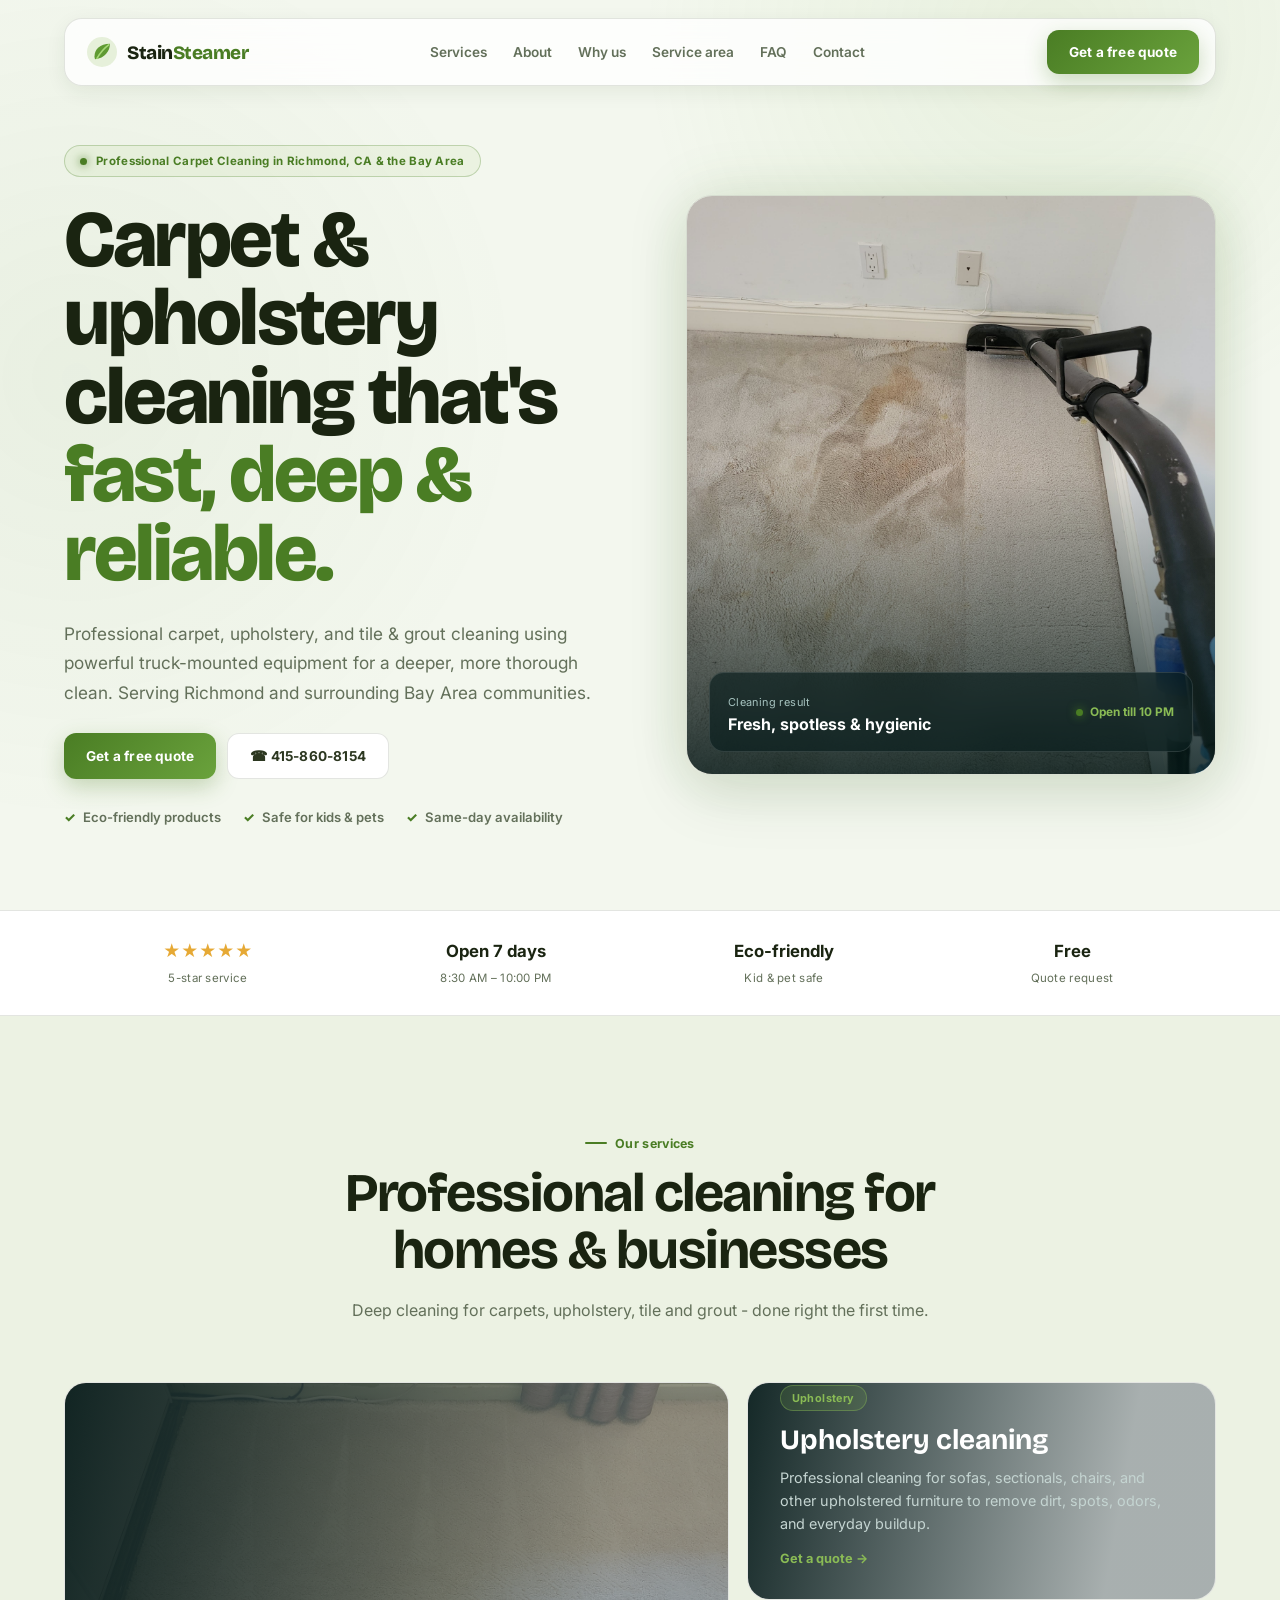
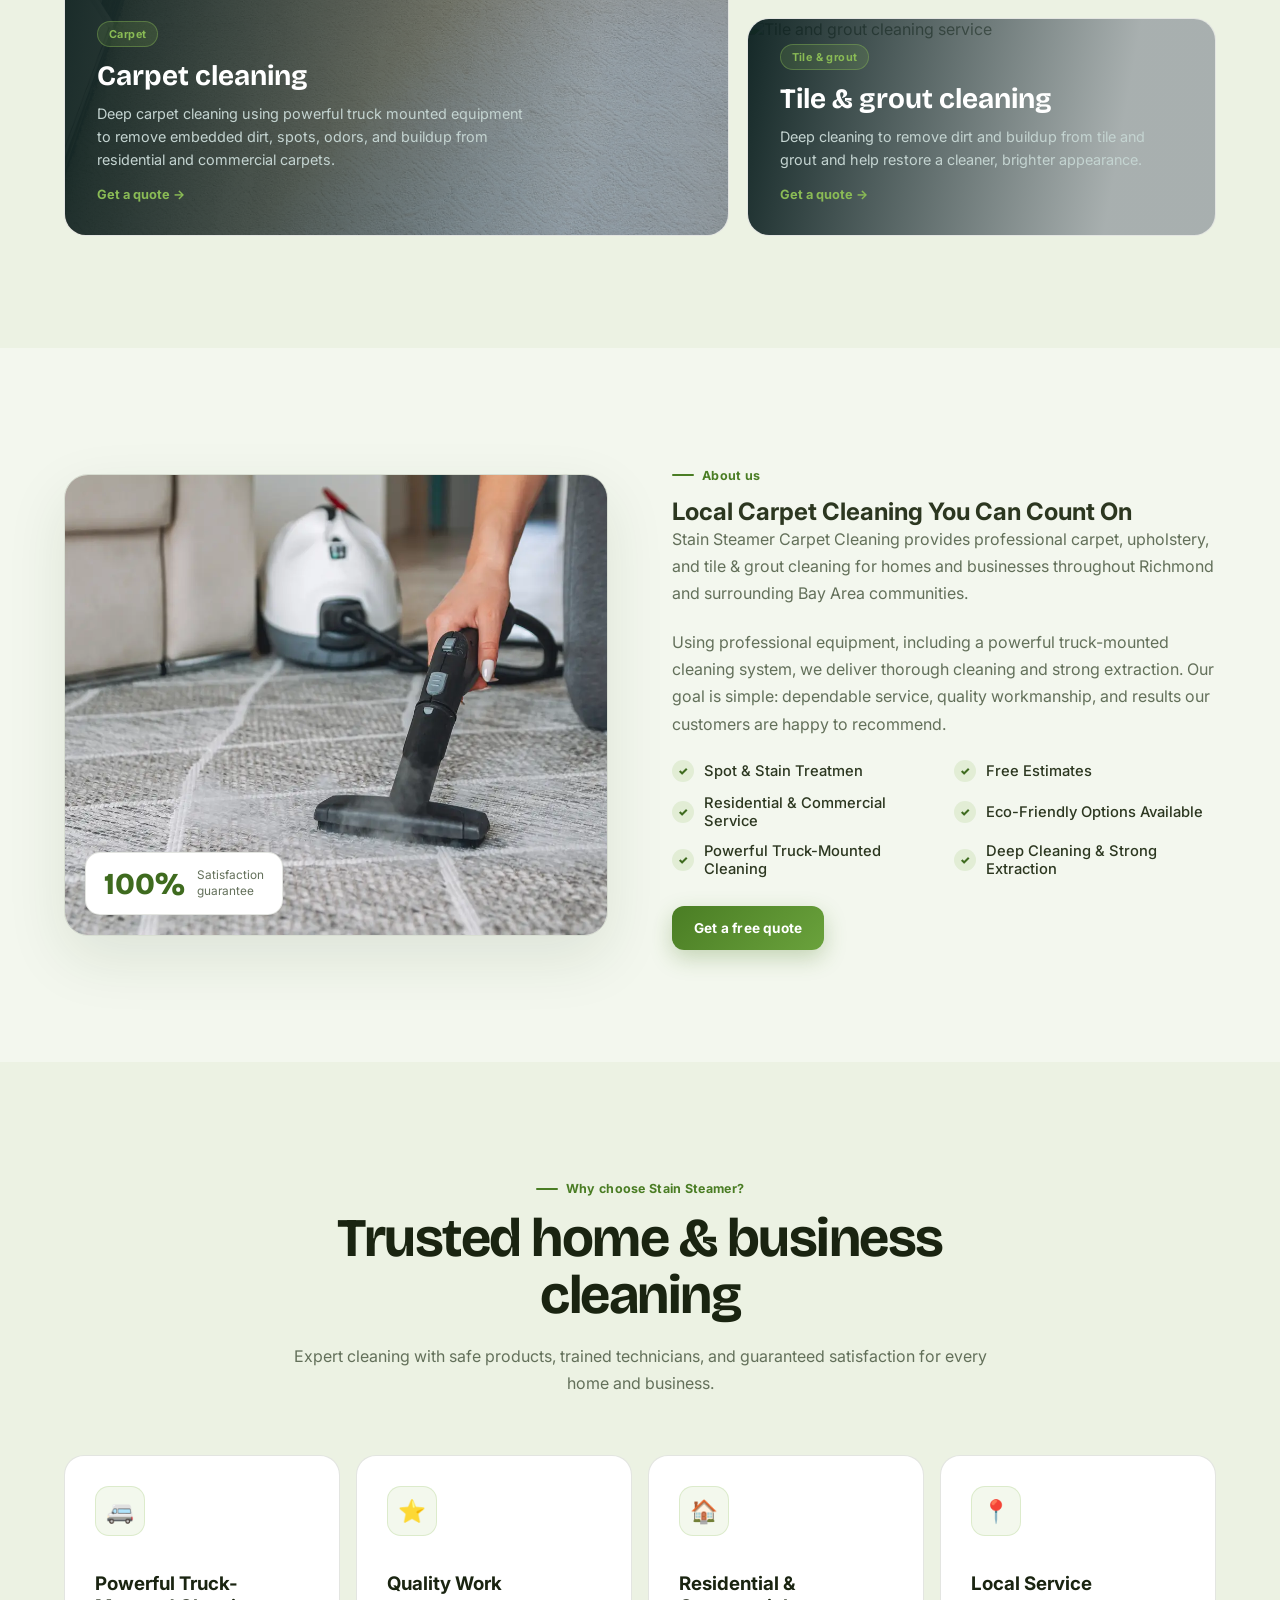
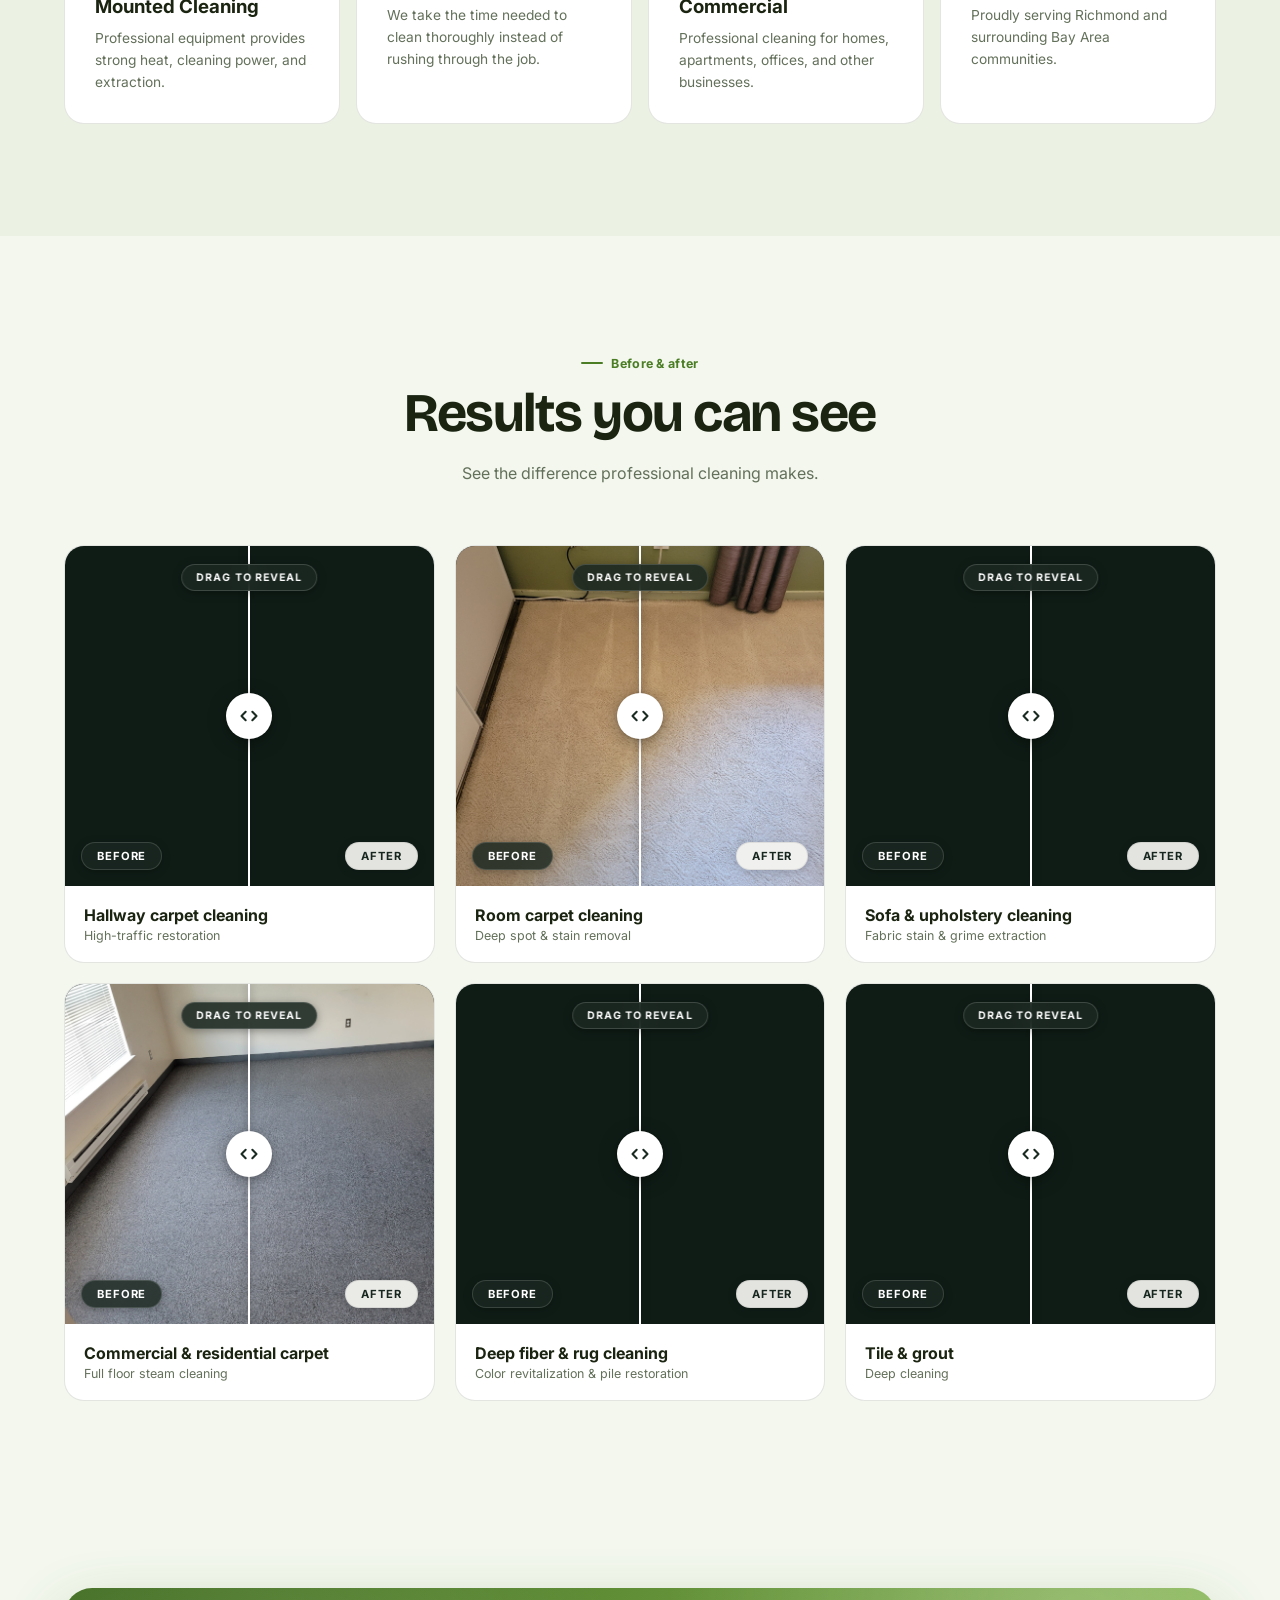
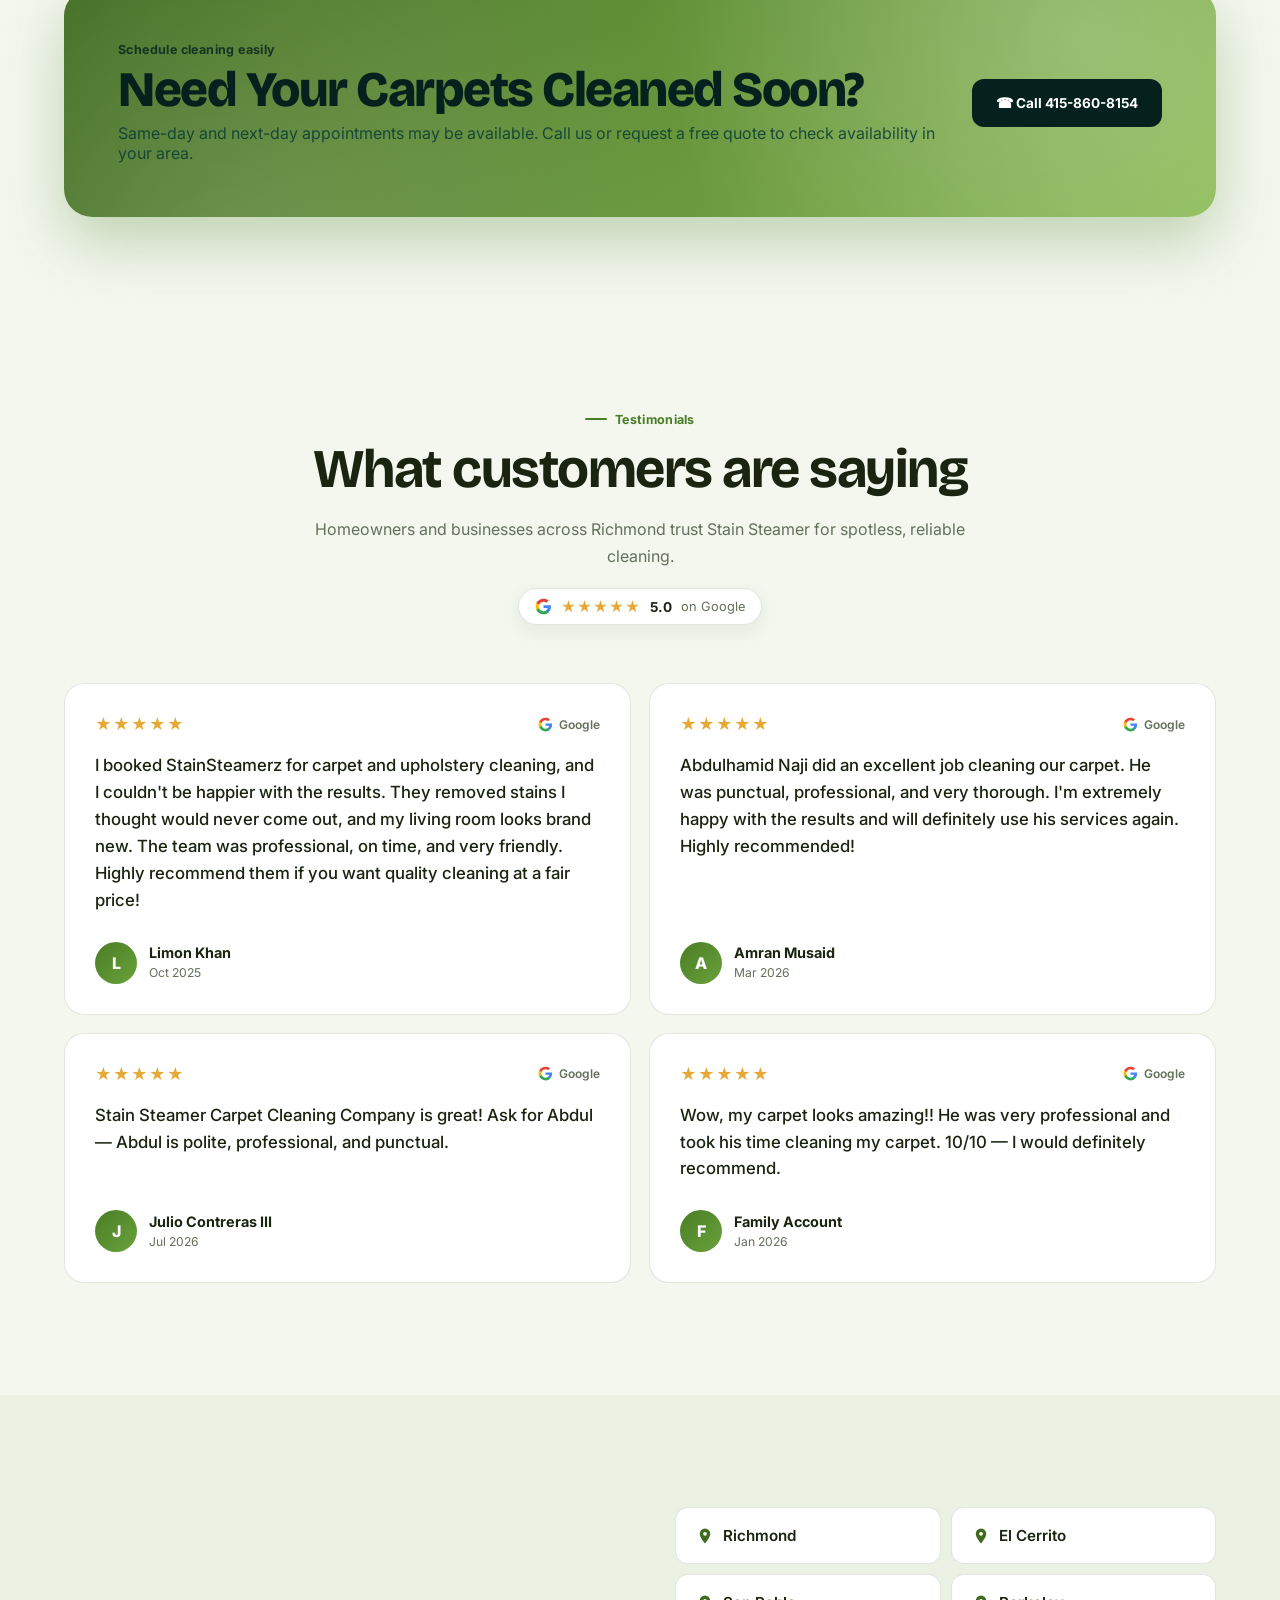
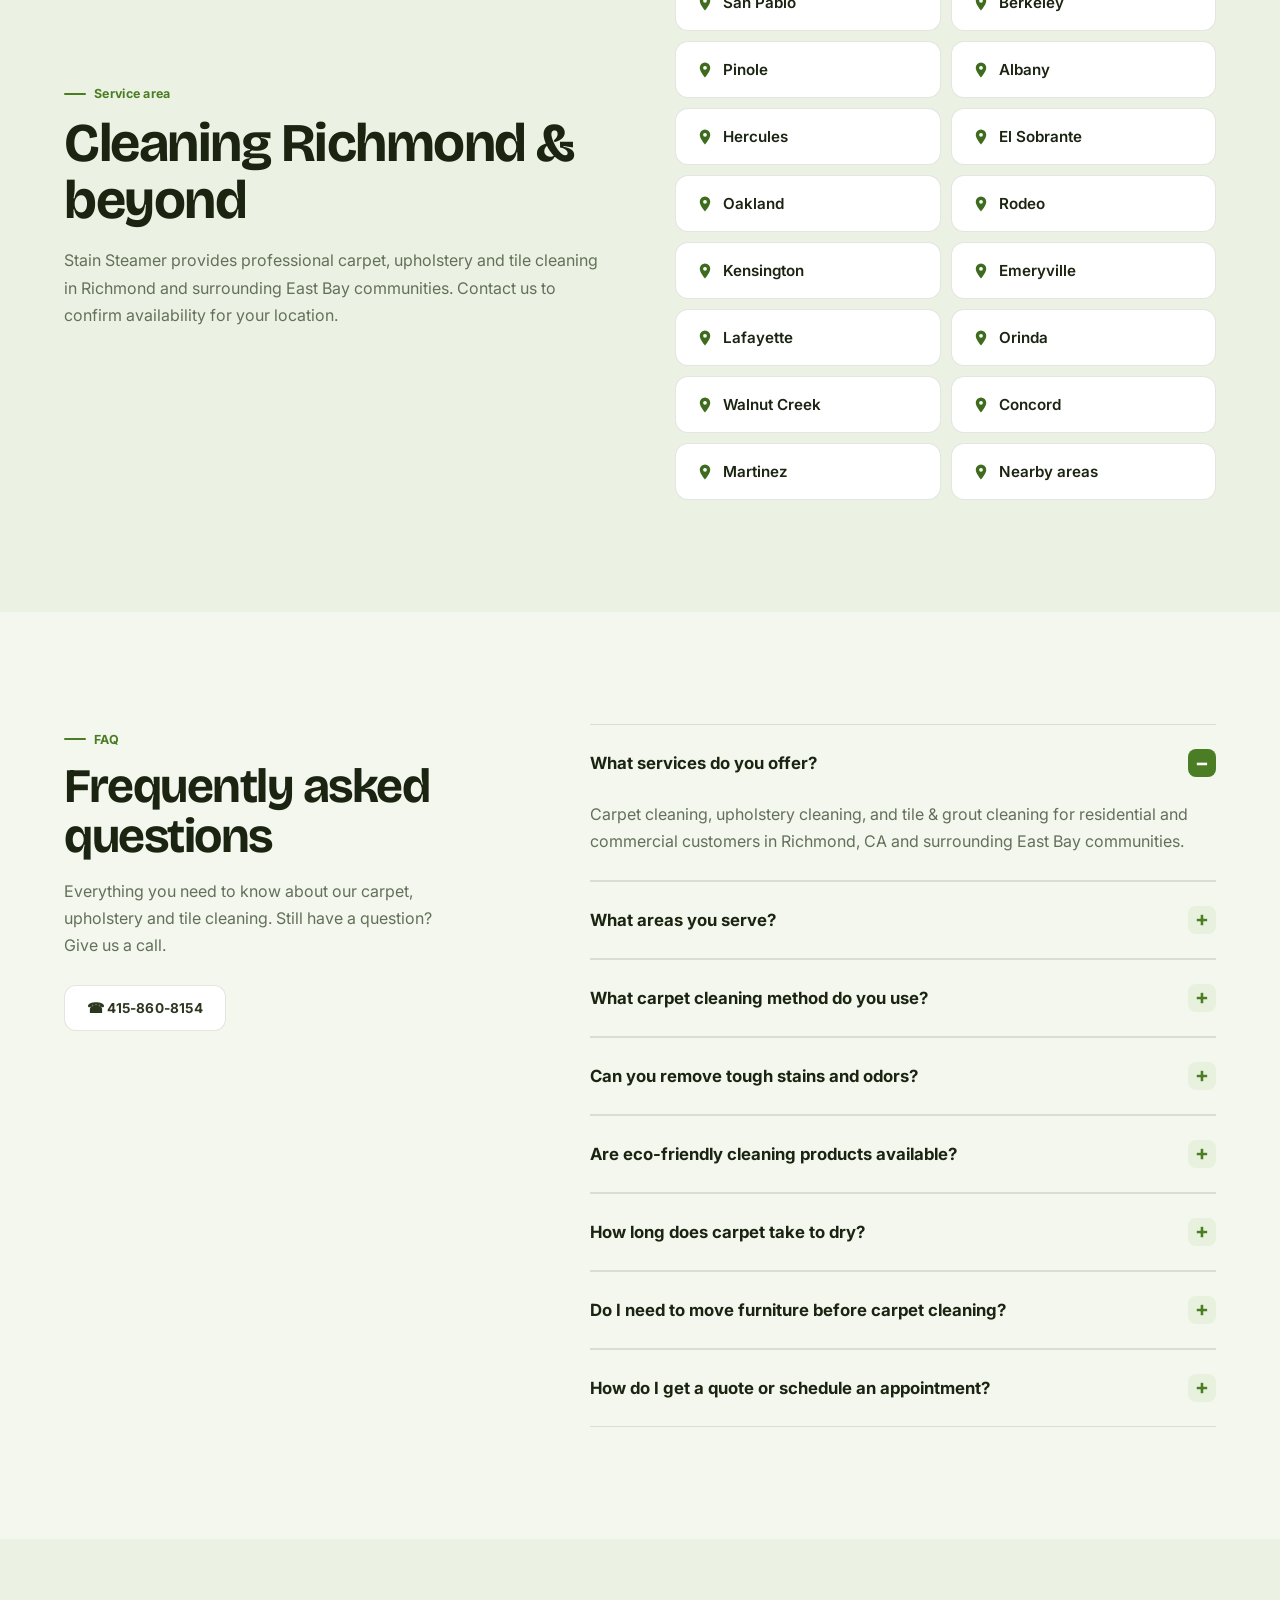
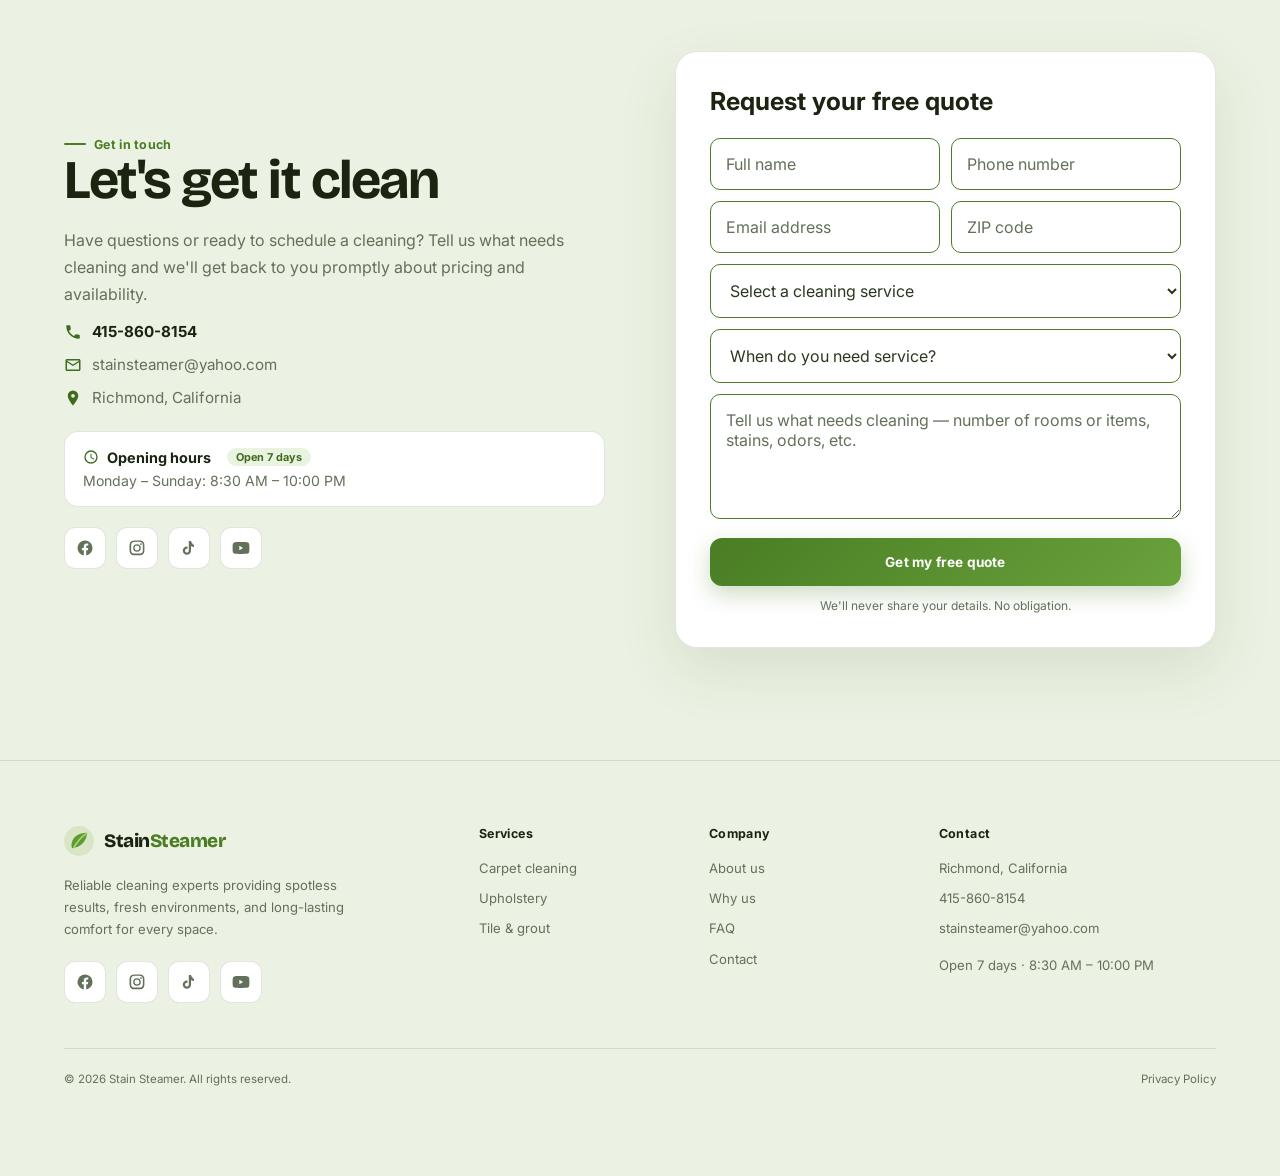
==== commit 2a946b7e: "Fix before-after slider styling and prevent cache mismatch" ====
--- a/index.html
+++ b/index.html
@@ -95,7 +95,170 @@
   rel="stylesheet"
 />
 
-<link rel="stylesheet" href="style.css" />
+<link rel="stylesheet" href="style.css?v=20260910-2" />
+
+<style>
+  /* Before & After comparison slider styles */
+  .results-grid .result-images.before-after-slider {
+    display: block !important;
+    position: relative !important;
+    height: 340px !important;
+    overflow: hidden !important;
+    user-select: none !important;
+    -webkit-user-select: none !important;
+    touch-action: pan-y !important;
+    cursor: ew-resize !important;
+    background: #0f1c16 !important;
+  }
+  .results-grid .result-images.before-after-slider::after {
+    display: none !important;
+  }
+  .before-after-slider .slider-layer {
+    position: absolute !important;
+    inset: 0 !important;
+    width: 100% !important;
+    height: 100% !important;
+    overflow: hidden !important;
+    pointer-events: none !important;
+  }
+  .before-after-slider .slider-layer img {
+    position: absolute !important;
+    top: 0 !important;
+    left: 0 !important;
+    width: 100% !important;
+    height: 100% !important;
+    object-fit: cover !important;
+    display: block !important;
+    user-select: none !important;
+    -webkit-user-drag: none !important;
+    pointer-events: none !important;
+  }
+  .before-after-slider .after-img {
+    z-index: 1 !important;
+  }
+  .before-after-slider .before-img {
+    z-index: 2 !important;
+    clip-path: inset(0 calc(100% - var(--slider-pos, 50%)) 0 0);
+    -webkit-clip-path: inset(0 calc(100% - var(--slider-pos, 50%)) 0 0);
+  }
+  .before-after-slider .slider-handle {
+    position: absolute !important;
+    top: 0 !important;
+    bottom: 0 !important;
+    left: var(--slider-pos, 50%) !important;
+    transform: translateX(-50%) !important;
+    width: 44px !important;
+    z-index: 4 !important;
+    pointer-events: none !important;
+    display: flex !important;
+    align-items: center !important;
+    justify-content: center !important;
+    will-change: left !important;
+  }
+  .before-after-slider .slider-line {
+    position: absolute !important;
+    top: 0 !important;
+    bottom: 0 !important;
+    left: 50% !important;
+    width: 2px !important;
+    transform: translateX(-50%) !important;
+    background: #ffffff !important;
+    box-shadow: 0 0 8px rgba(0, 0, 0, 0.45) !important;
+  }
+  .before-after-slider .slider-badge-reveal {
+    position: absolute !important;
+    top: 18px !important;
+    left: 50% !important;
+    transform: translateX(-50%) !important;
+    background: rgba(28, 40, 34, 0.88) !important;
+    backdrop-filter: blur(8px) !important;
+    -webkit-backdrop-filter: blur(8px) !important;
+    color: #ffffff !important;
+    font-size: 0.65rem !important;
+    font-weight: 700 !important;
+    letter-spacing: 0.1em !important;
+    text-transform: uppercase !important;
+    white-space: nowrap !important;
+    padding: 6px 14px !important;
+    border-radius: 9999px !important;
+    box-shadow: 0 2px 10px rgba(0, 0, 0, 0.35) !important;
+    border: 1px solid rgba(255, 255, 255, 0.16) !important;
+    pointer-events: none !important;
+    user-select: none !important;
+    z-index: 5 !important;
+  }
+  .before-after-slider .slider-circle {
+    position: absolute !important;
+    top: 50% !important;
+    left: 50% !important;
+    transform: translate(-50%, -50%) !important;
+    width: 46px !important;
+    height: 46px !important;
+    border-radius: 50% !important;
+    background: #ffffff !important;
+    color: #1a2b22 !important;
+    display: flex !important;
+    align-items: center !important;
+    justify-content: center !important;
+    box-shadow: 0 4px 18px rgba(0, 0, 0, 0.35), 0 1px 4px rgba(0, 0, 0, 0.15) !important;
+    pointer-events: none !important;
+    user-select: none !important;
+    transition: transform 0.15s ease, box-shadow 0.15s ease !important;
+    z-index: 5 !important;
+  }
+  .before-after-slider:hover .slider-circle,
+  .before-after-slider.is-dragging .slider-circle {
+    transform: translate(-50%, -50%) scale(1.08) !important;
+    box-shadow: 0 6px 22px rgba(0, 0, 0, 0.42), 0 2px 6px rgba(0, 0, 0, 0.2) !important;
+  }
+  .before-after-slider .slider-badge {
+    position: absolute !important;
+    bottom: 16px !important;
+    z-index: 3 !important;
+    font-size: 0.7rem !important;
+    font-weight: 700 !important;
+    letter-spacing: 0.08em !important;
+    text-transform: uppercase !important;
+    border-radius: 9999px !important;
+    padding: 6px 15px !important;
+    pointer-events: none !important;
+    user-select: none !important;
+  }
+  .before-after-slider .slider-badge-before {
+    left: 16px !important;
+    background: rgba(28, 40, 34, 0.82) !important;
+    color: #ffffff !important;
+    backdrop-filter: blur(8px) !important;
+    -webkit-backdrop-filter: blur(8px) !important;
+    box-shadow: 0 2px 8px rgba(0, 0, 0, 0.28) !important;
+    border: 1px solid rgba(255, 255, 255, 0.14) !important;
+  }
+  .before-after-slider .slider-badge-after {
+    right: 16px !important;
+    background: rgba(246, 246, 241, 0.92) !important;
+    color: #17261f !important;
+    backdrop-filter: blur(8px) !important;
+    -webkit-backdrop-filter: blur(8px) !important;
+    box-shadow: 0 2px 8px rgba(0, 0, 0, 0.18) !important;
+    border: 1px solid rgba(0, 0, 0, 0.08) !important;
+  }
+  .before-after-slider .slider-range {
+    position: absolute !important;
+    inset: 0 !important;
+    width: 100% !important;
+    height: 100% !important;
+    margin: 0 !important;
+    opacity: 0 !important;
+    cursor: ew-resize !important;
+    z-index: 10 !important;
+    -webkit-appearance: none !important;
+    appearance: none !important;
+    pointer-events: none !important;
+  }
+  .before-after-slider:focus-within .slider-circle {
+    box-shadow: 0 0 0 3px var(--green, #4a7d24), 0 4px 18px rgba(0, 0, 0, 0.35) !important;
+  }
+</style>
 
 <!-- =====================================
    LOCAL BUSINESS SEO
@@ -1714,7 +1877,7 @@
 
 <a href="tel:4158608154" class="mobile-call">☎ Call for a free quote</a>
 
-<script src="script.js" defer></script>
+<script src="script.js?v=20260910-2" defer></script>
 
   </body>
 </html>
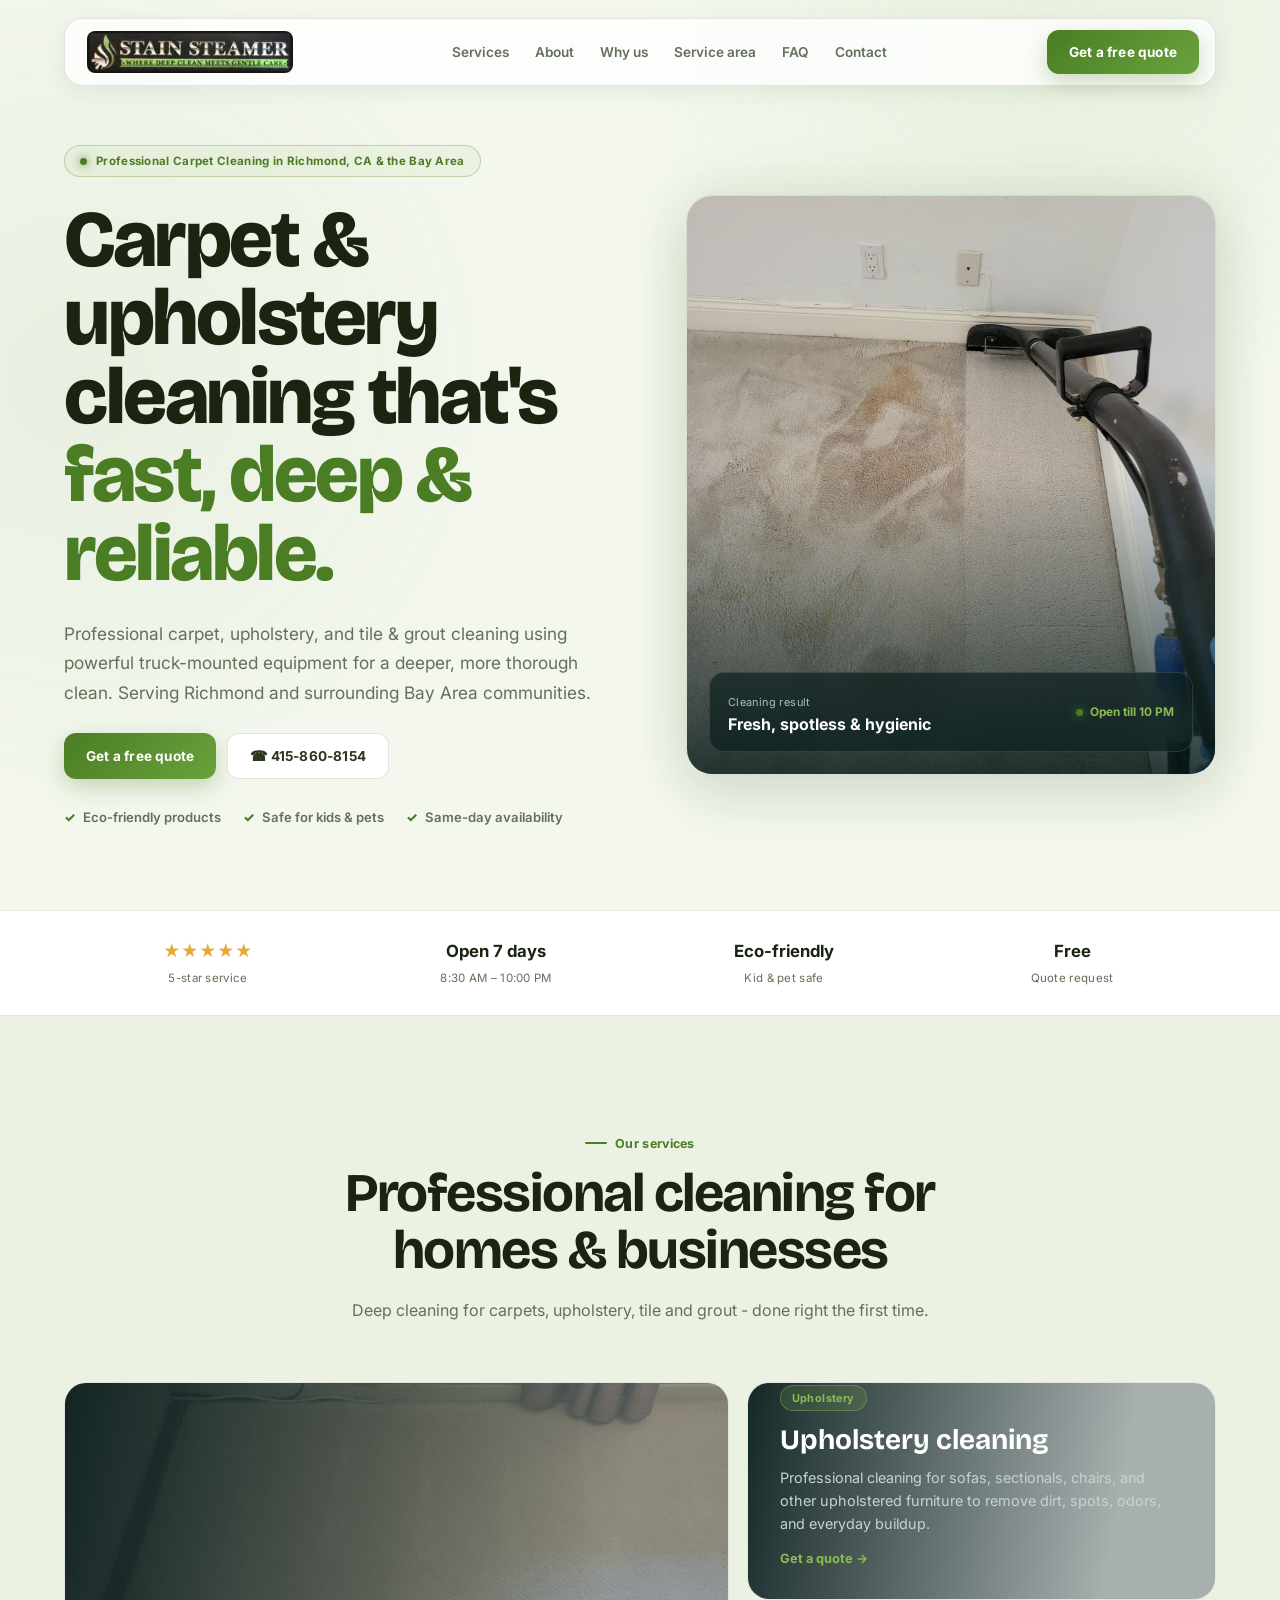
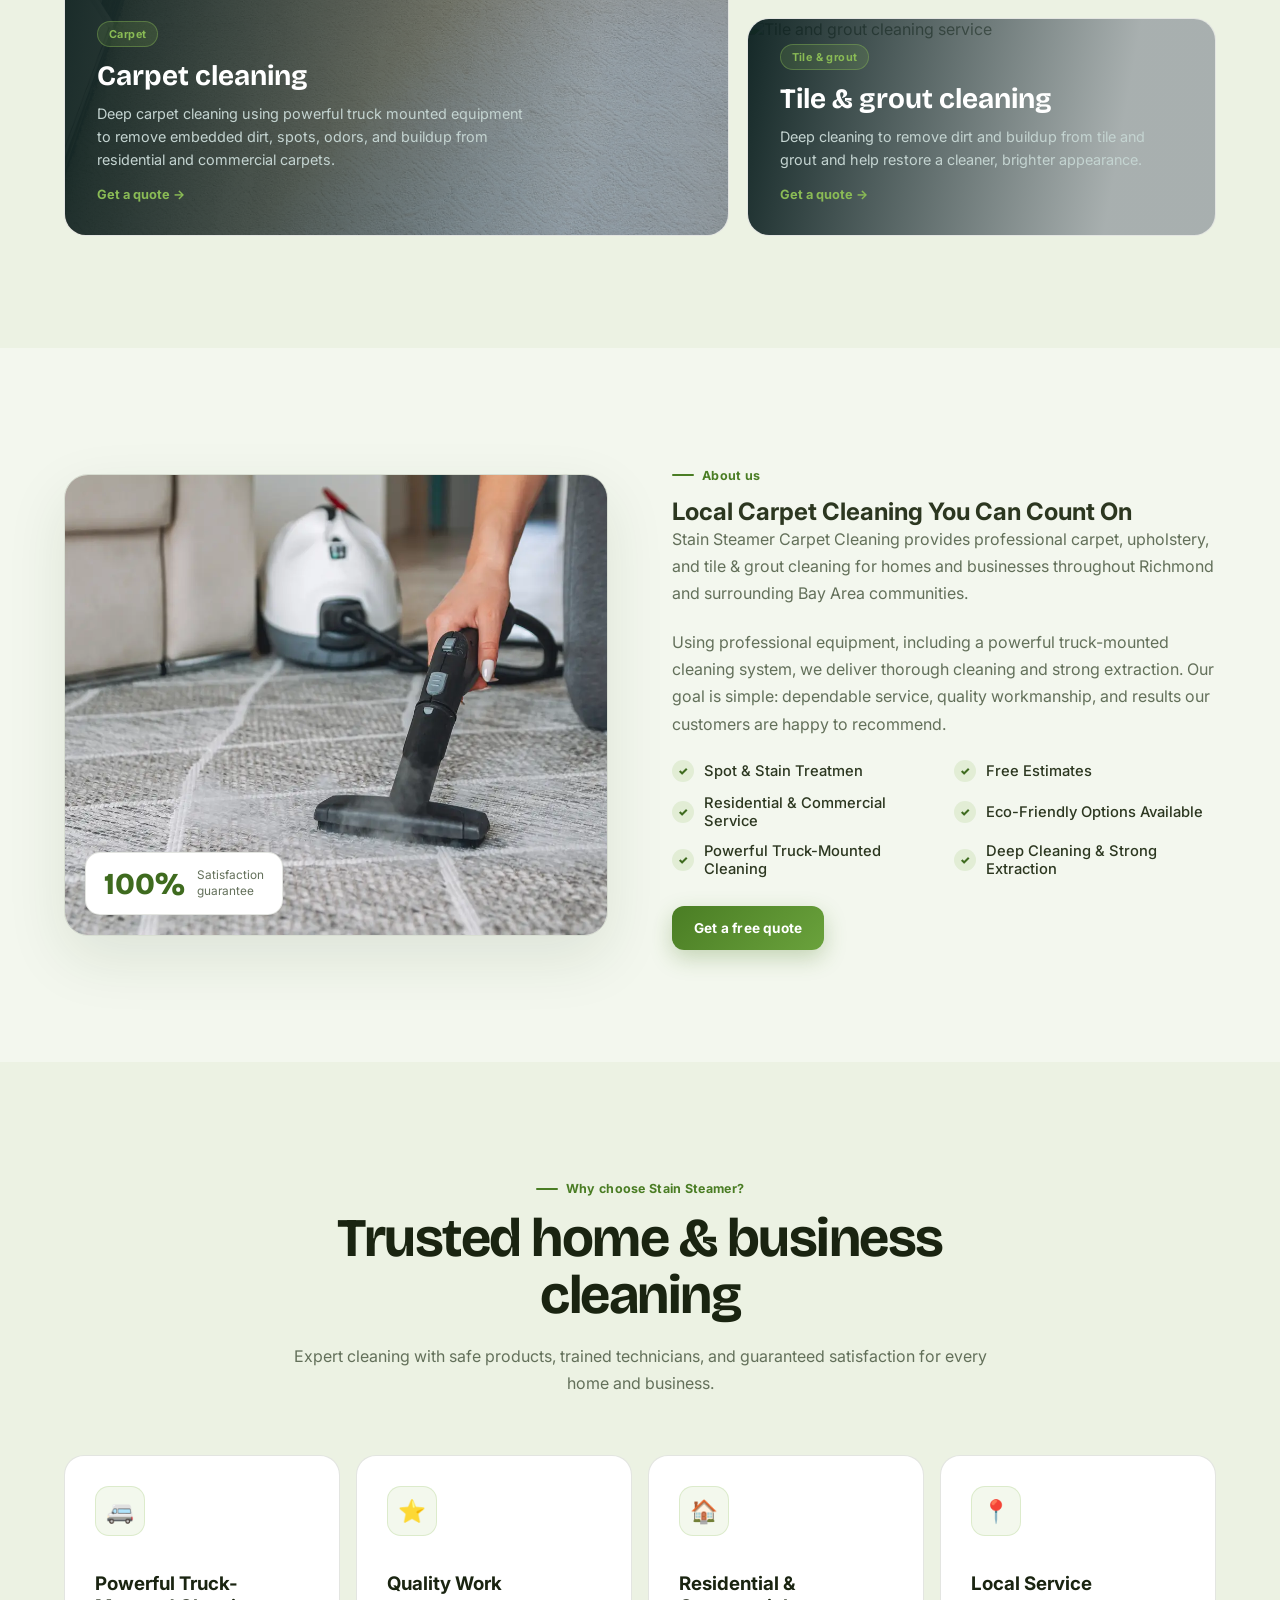
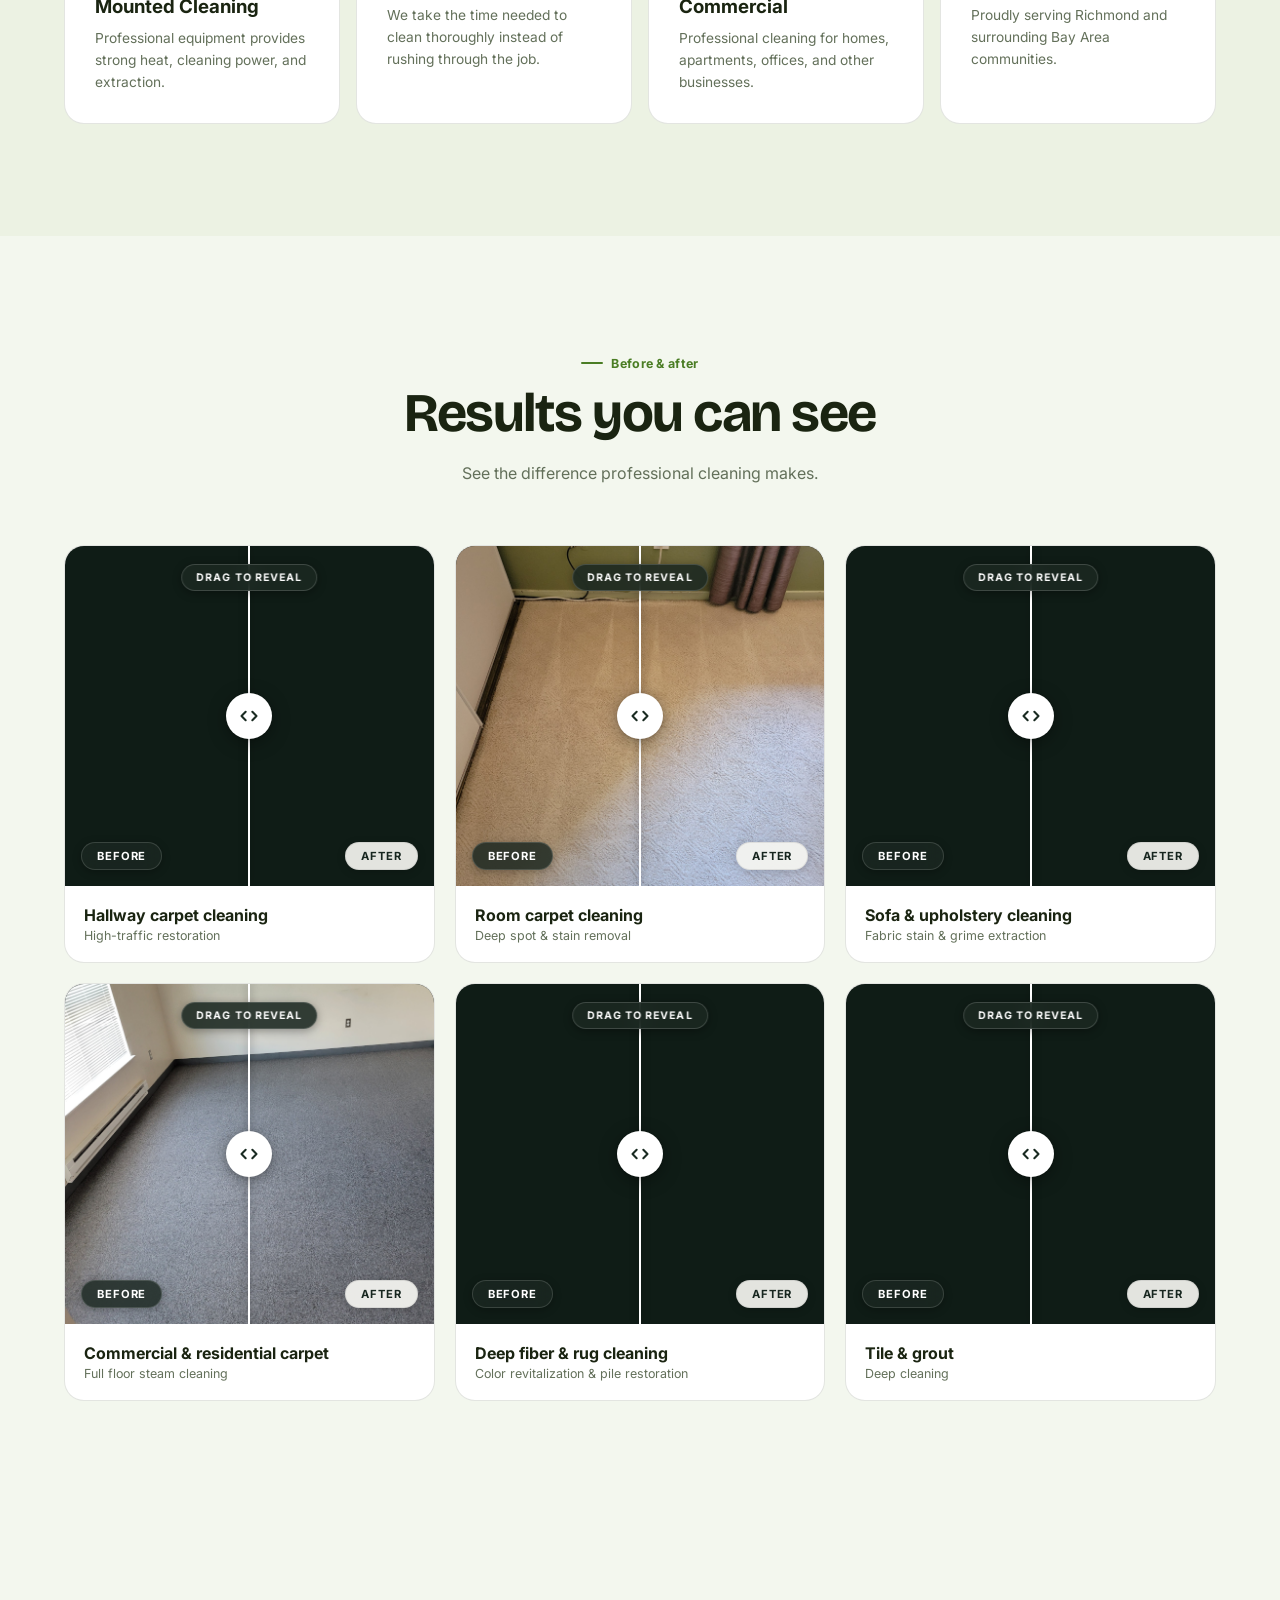
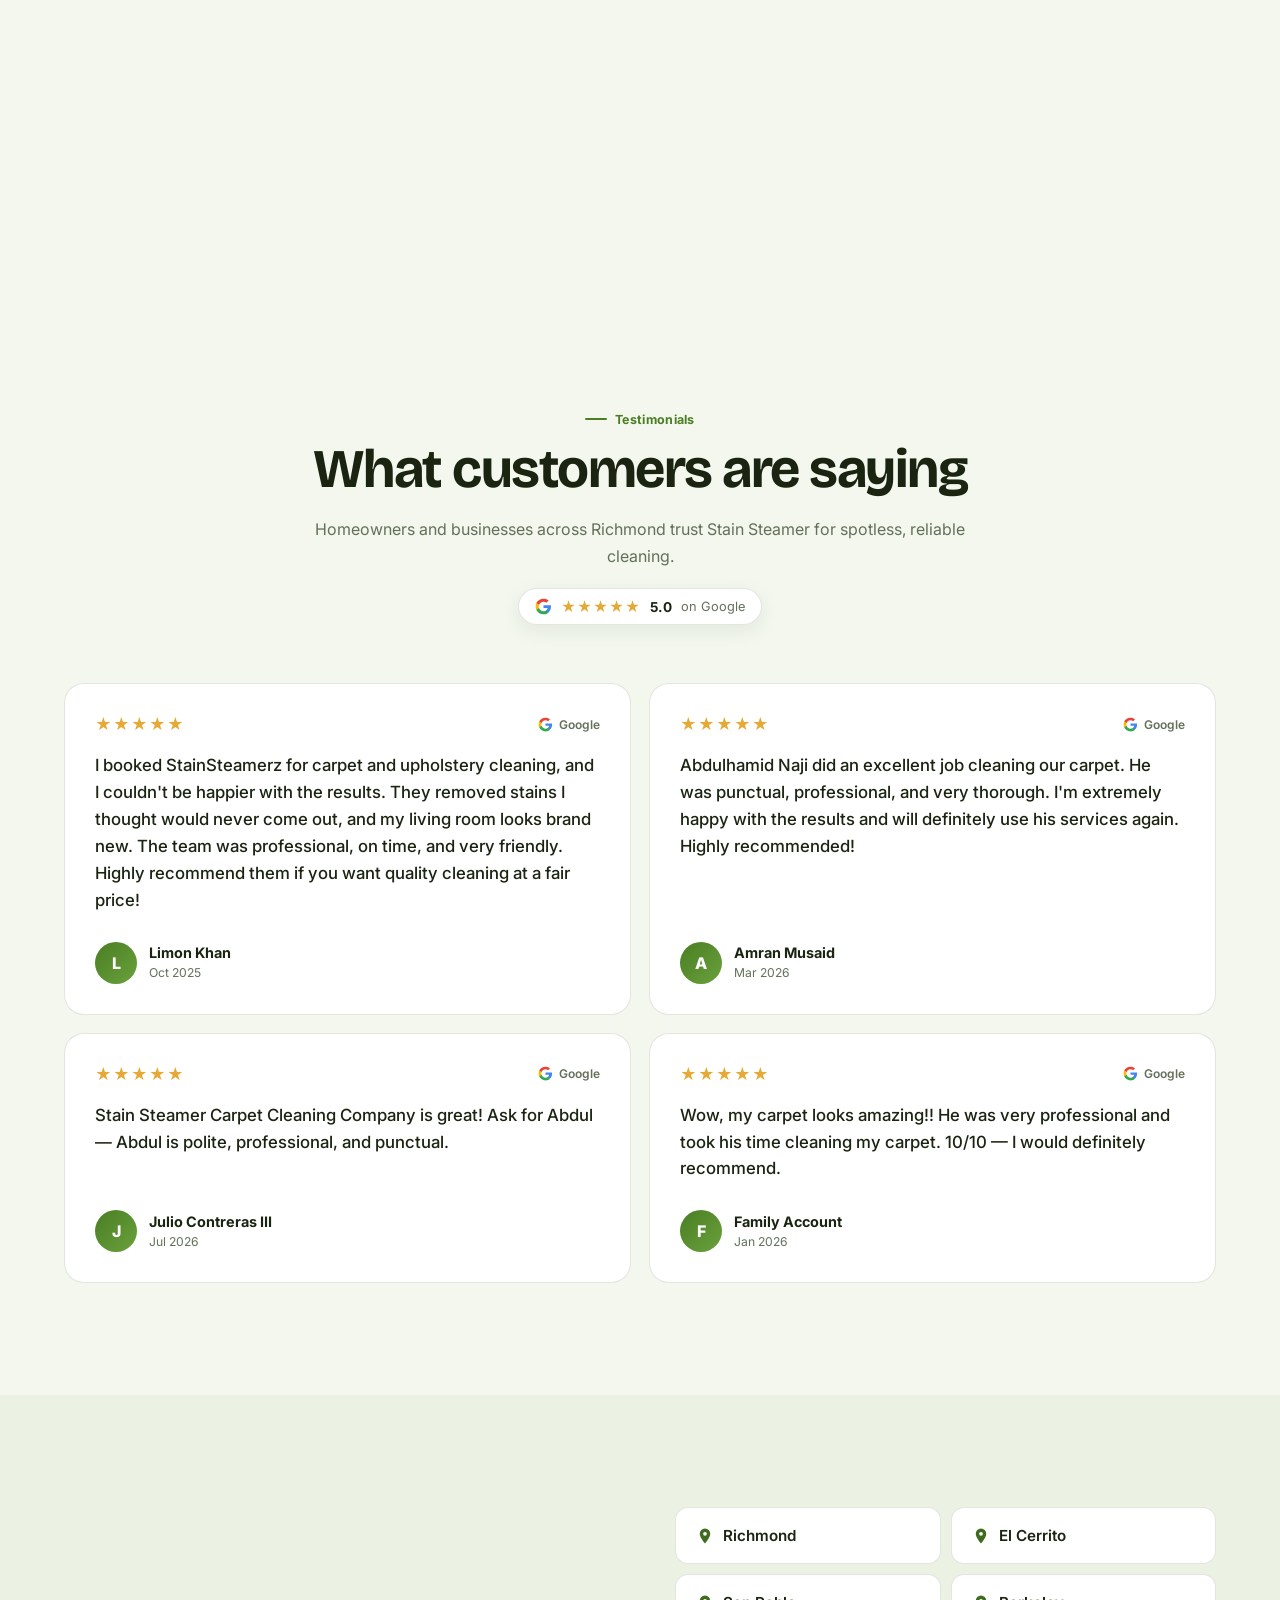
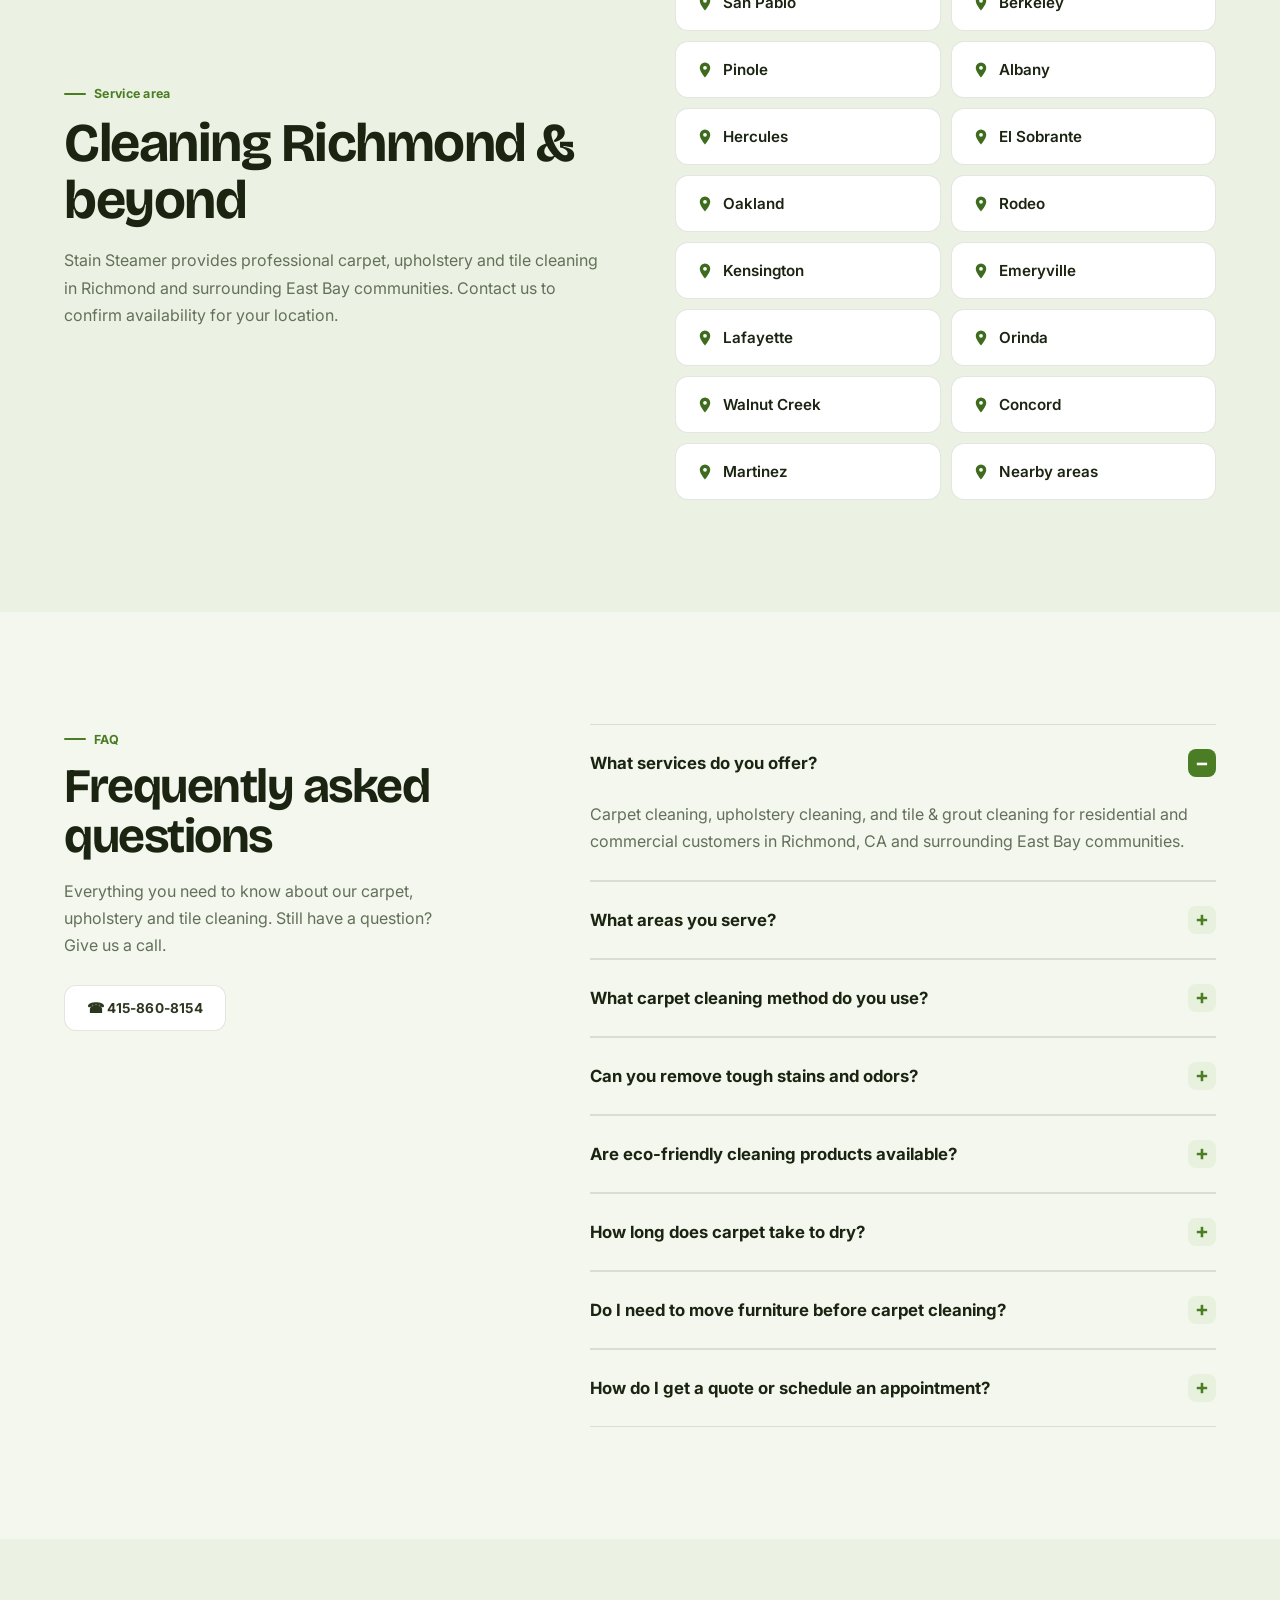
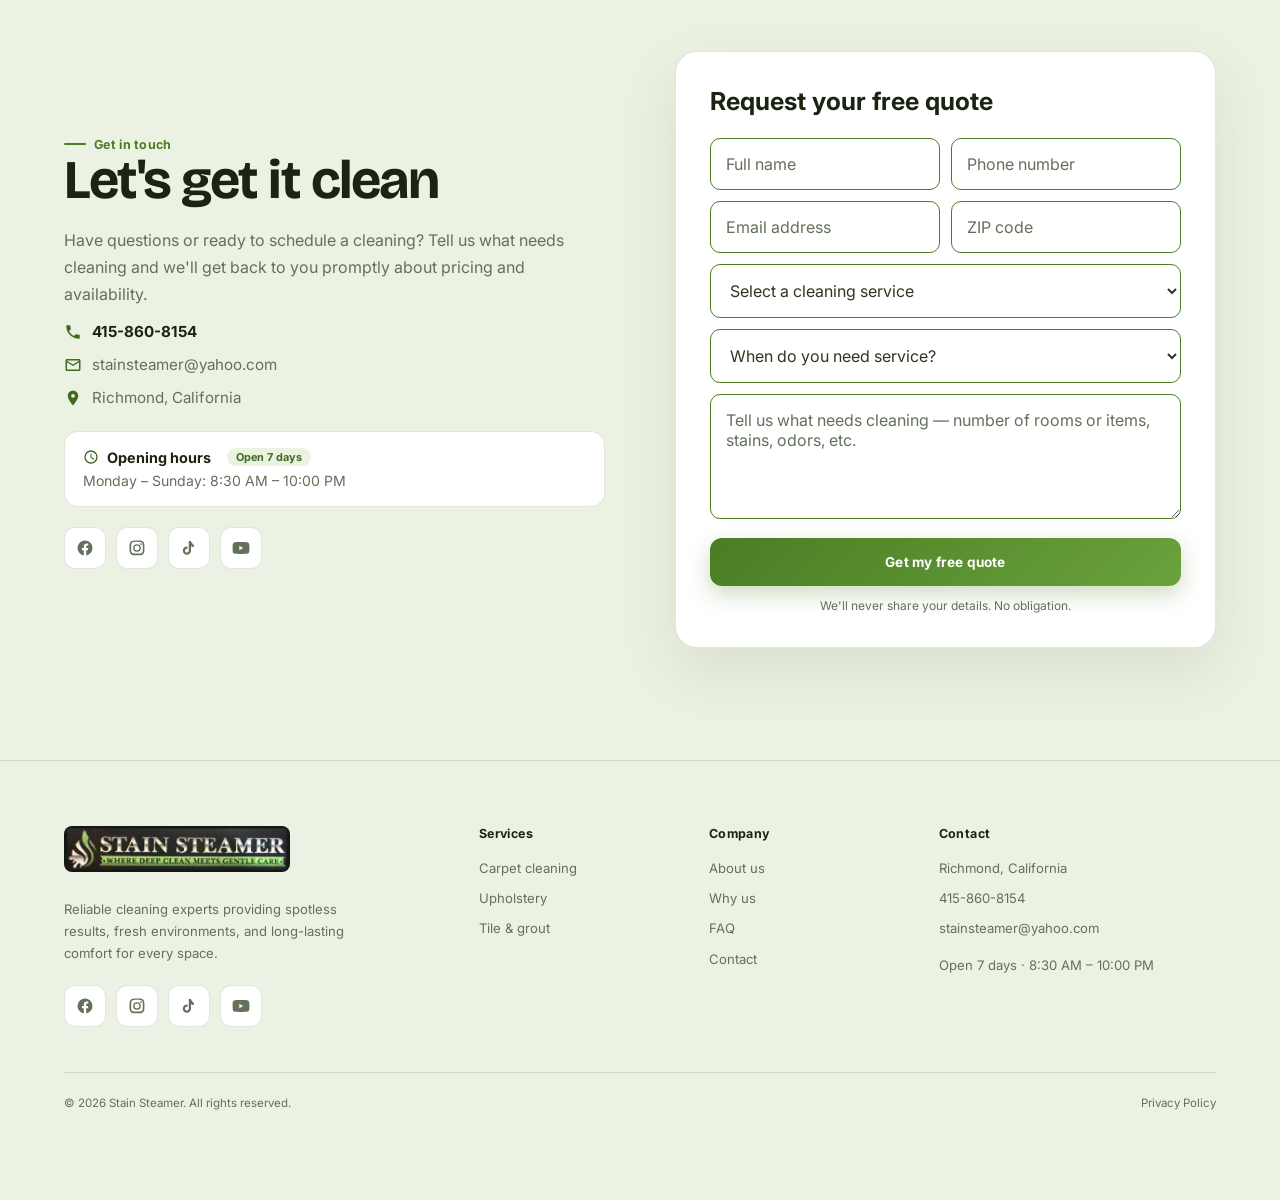
==== commit f597614d: "Add official brand logo to header and footer" ====
--- a/index.html
+++ b/index.html
@@ -95,7 +95,7 @@
   rel="stylesheet"
 />
 
-<link rel="stylesheet" href="style.css?v=20260910-2" />
+<link rel="stylesheet" href="style.css?v=20260910-3" />
 
 <style>
   /* Before & After comparison slider styles */
@@ -445,21 +445,13 @@
     <header class="site-header">
       <div class="container nav">
         <a class="logo" href="#top" aria-label="Stain Steamer home">
-          <svg class="logo-mark" viewBox="0 0 36 36" aria-hidden="true">
-            <circle cx="18" cy="18" r="18" fill="rgba(138,187,85,0.2)" />
-            <path
-              d="M27.5 8C15.5 8 9 15 9 23c0 1.3.2 2.6.6 3.8C21.5 25 27.5 17 27.5 8Z"
-              fill="#5f9a32"
-            />
-            <path
-              d="M12 25.6C16 18.4 20.6 13.4 26 9.4"
-              stroke="#a6d977"
-              stroke-width="1.9"
-              fill="none"
-              stroke-linecap="round"
-            />
-          </svg>
-          <span class="logo-text">Stain<b>Steamer</b></span>
+          <img
+            src="images/logo.png"
+            alt="Stain Steamer - Where Deep Clean Meets Gentle Care"
+            class="logo-img"
+            width="200"
+            height="41"
+          />
         </a>
 
     <nav class="desktop-nav" aria-label="Main navigation">
@@ -1764,23 +1756,15 @@
   <div class="container">
     <div class="footer-grid">
       <div>
-        <a class="logo" href="#top" aria-label="Stain Steamer home"
-          ><svg class="logo-mark" viewBox="0 0 36 36" aria-hidden="true">
-            <circle cx="18" cy="18" r="18" fill="rgba(138,187,85,0.2)" />
-            <path
-              d="M27.5 8C15.5 8 9 15 9 23c0 1.3.2 2.6.6 3.8C21.5 25 27.5 17 27.5 8Z"
-              fill="#5f9a32"
-            />
-            <path
-              d="M12 25.6C16 18.4 20.6 13.4 26 9.4"
-              stroke="#a6d977"
-              stroke-width="1.9"
-              fill="none"
-              stroke-linecap="round"
-            />
-          </svg>
-          <span class="logo-text">Stain<b>Steamer</b></span></a
-        >
+        <a class="logo" href="#top" aria-label="Stain Steamer home">
+          <img
+            src="images/logo.png"
+            alt="Stain Steamer - Where Deep Clean Meets Gentle Care"
+            class="logo-img"
+            width="200"
+            height="41"
+          />
+        </a>
         <p>
           Reliable cleaning experts providing spotless results, fresh
           environments, and long-lasting comfort for every space.
--- a/style.css
+++ b/style.css
@@ -251,24 +251,28 @@
 .logo {
   display: inline-flex;
   align-items: center;
-  gap: 10px;
-  font-weight: 800;
-  font-size: 1.18rem;
-  letter-spacing: -0.5px;
-  white-space: nowrap;
-  color: var(--heading);
-}
-
-.logo-mark {
-  width: 30px;
-  height: 30px;
-  flex-shrink: 0;
+  text-decoration: none;
+  line-height: 1;
+}
+
+.logo-img {
+  height: 42px;
+  width: auto;
+  max-width: 220px;
+  object-fit: contain;
   display: block;
-}
-
-.logo-text b {
-  color: var(--green);
-  font-weight: inherit;
+  border-radius: 8px;
+  transition: transform 0.2s ease;
+}
+
+.logo:hover .logo-img {
+  transform: scale(1.02);
+}
+
+footer .logo-img {
+  height: 46px;
+  max-width: 240px;
+  margin-bottom: 12px;
 }
 
 .desktop-nav {
@@ -1742,8 +1746,9 @@
     height: 320px;
   }
 
-  .logo {
-    font-size: 1rem;
+  .logo-img {
+    height: 34px;
+    max-width: 175px;
   }
 }
 
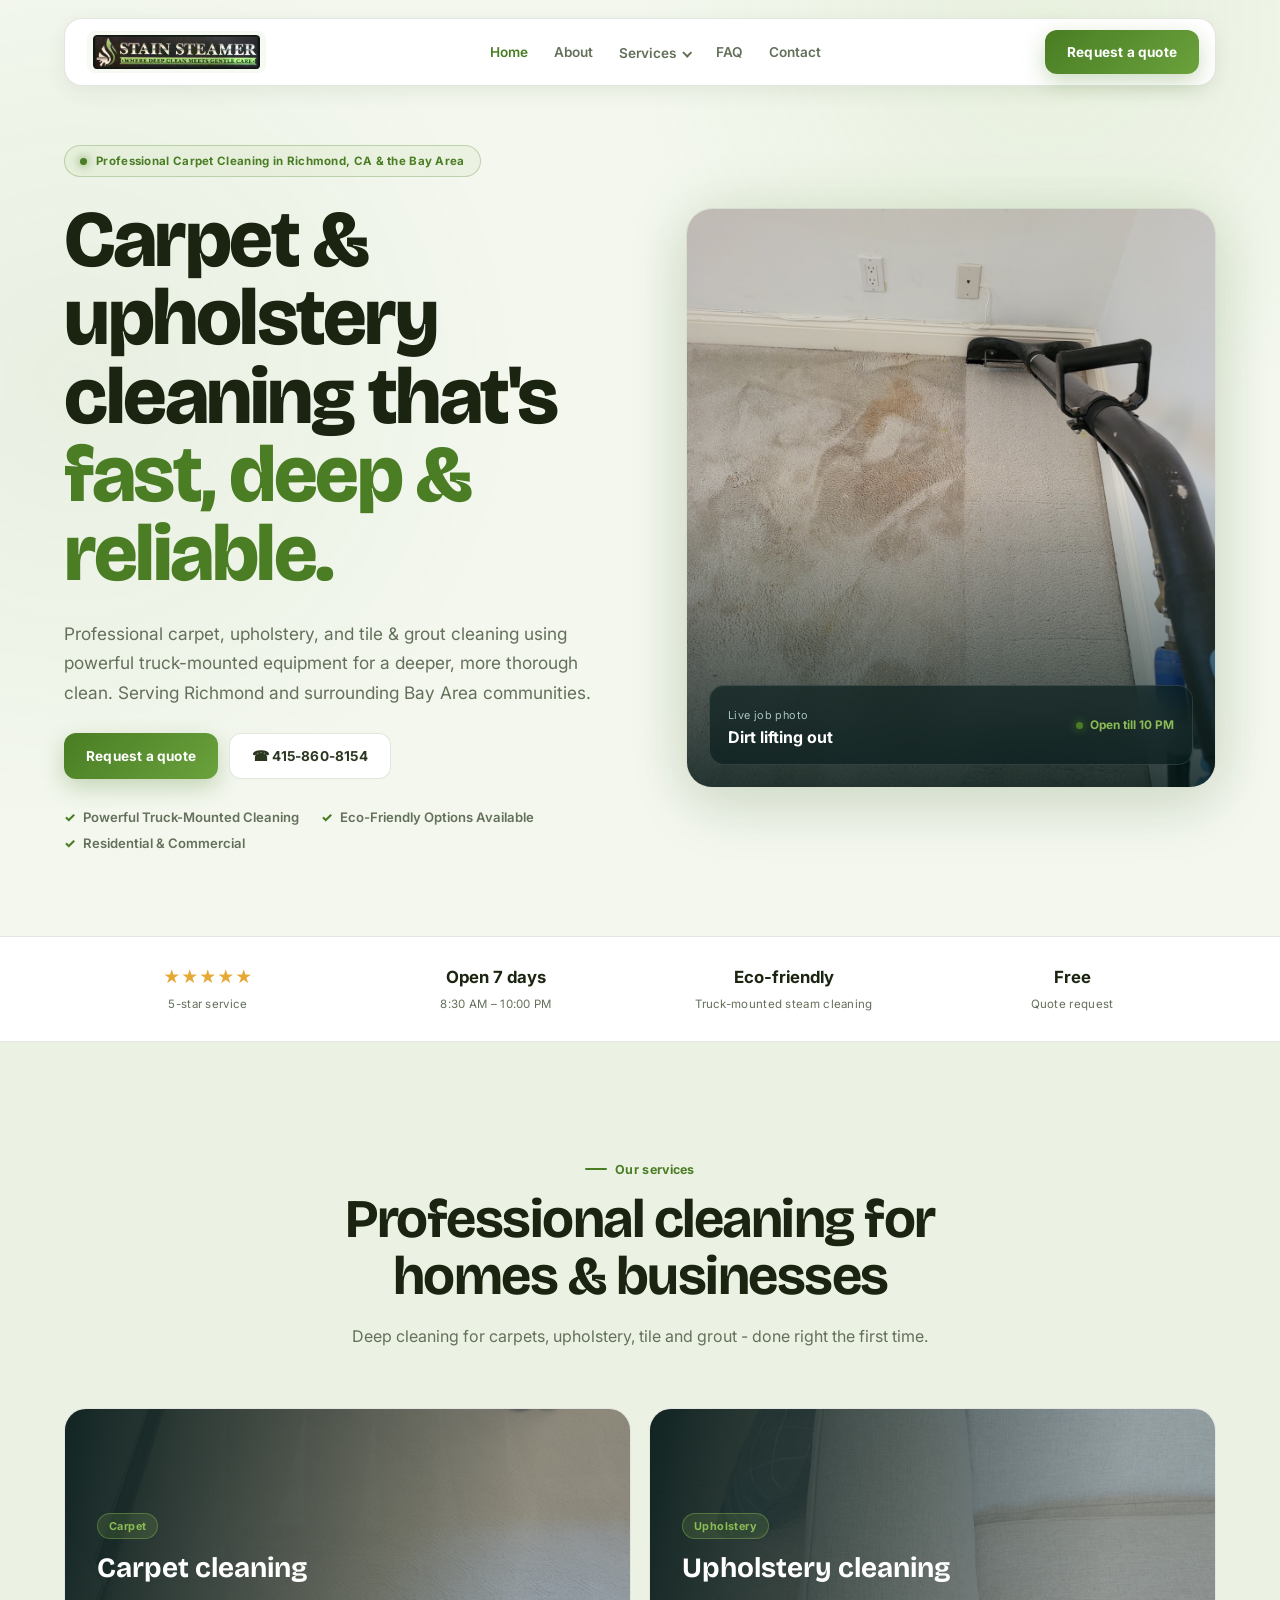
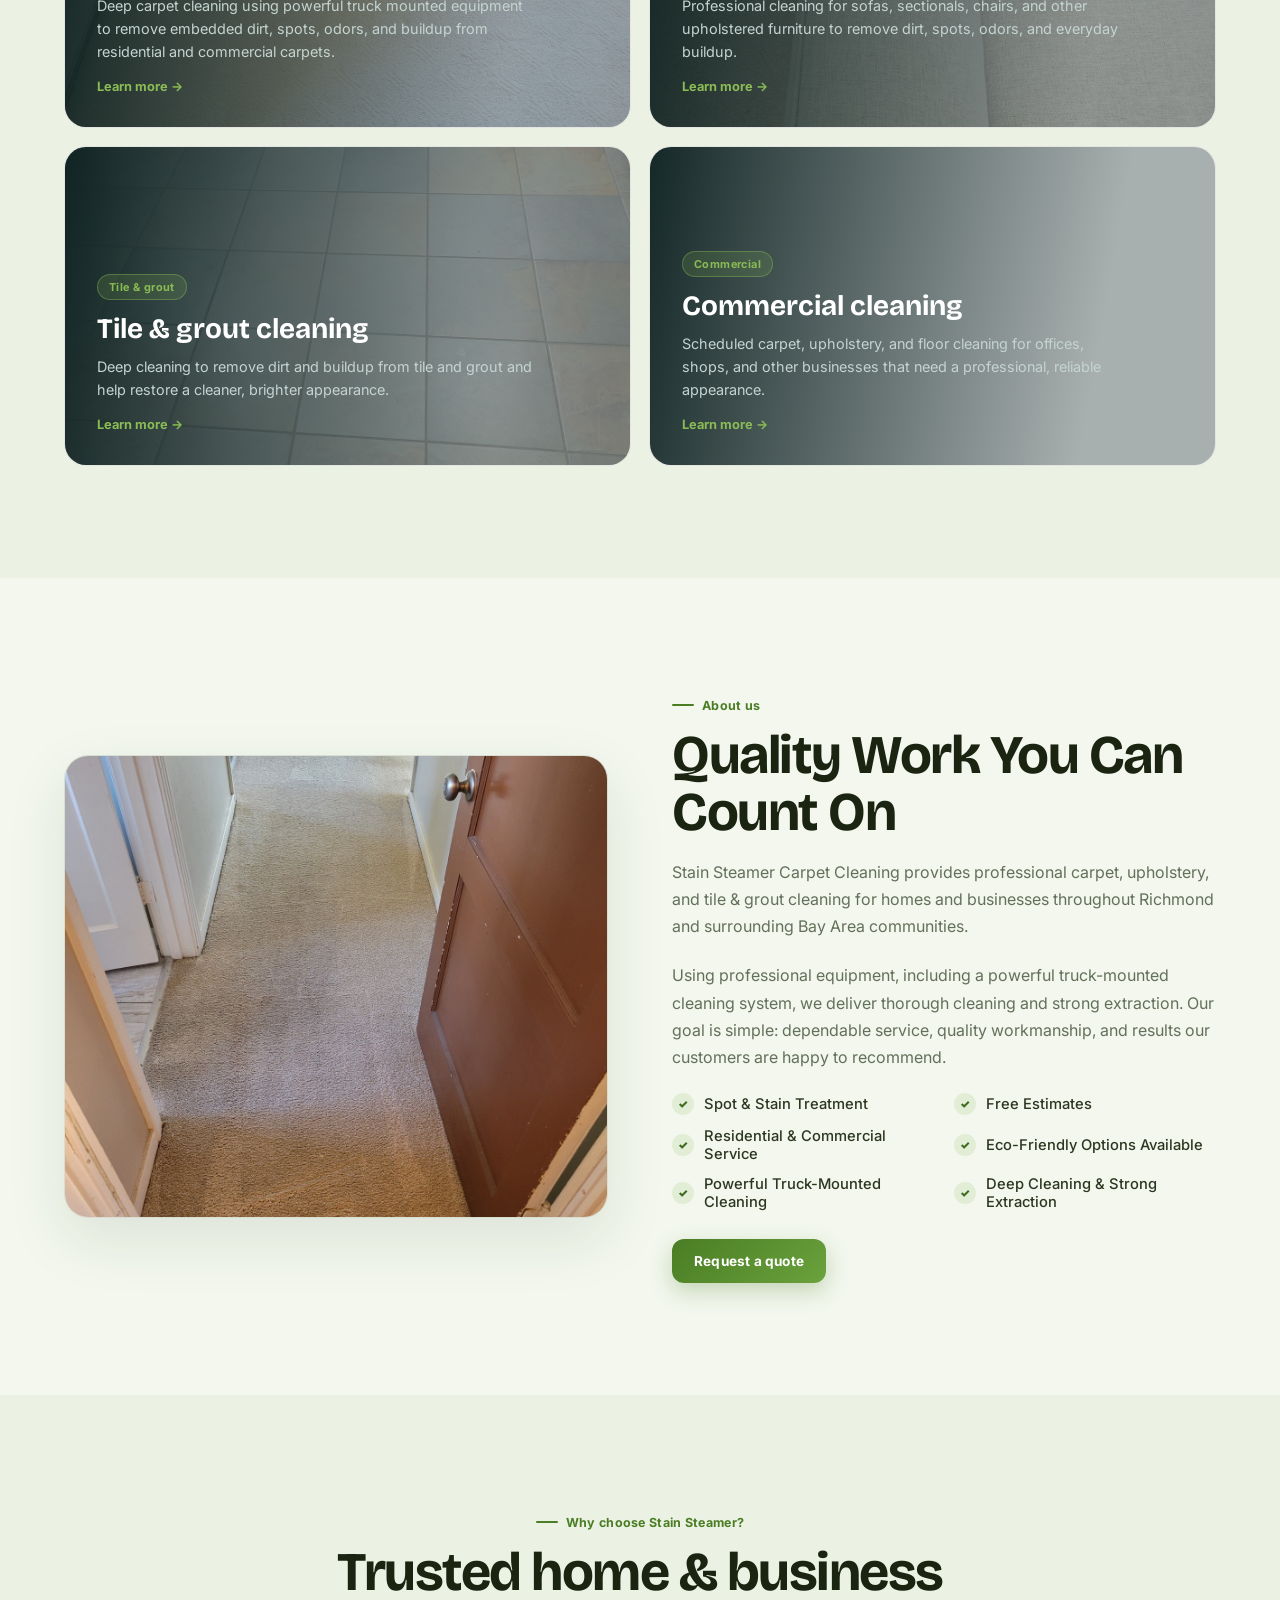
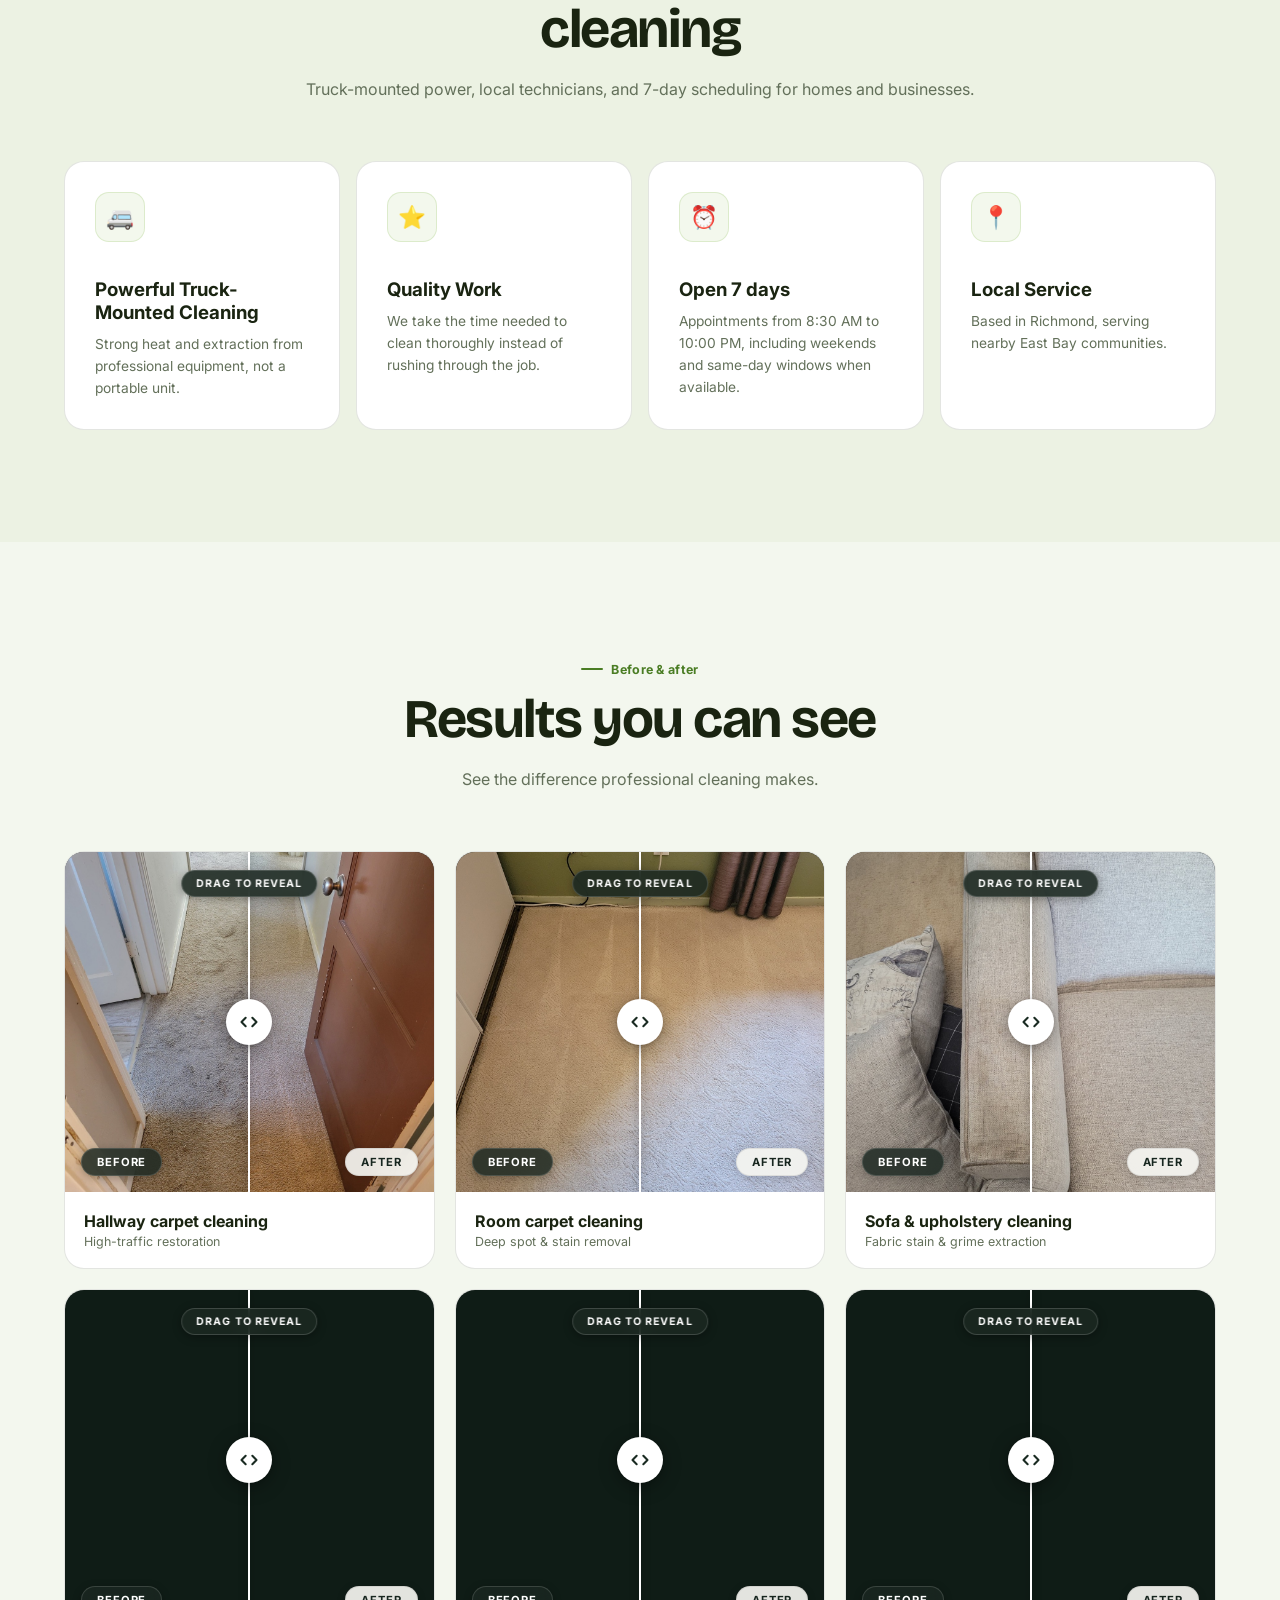
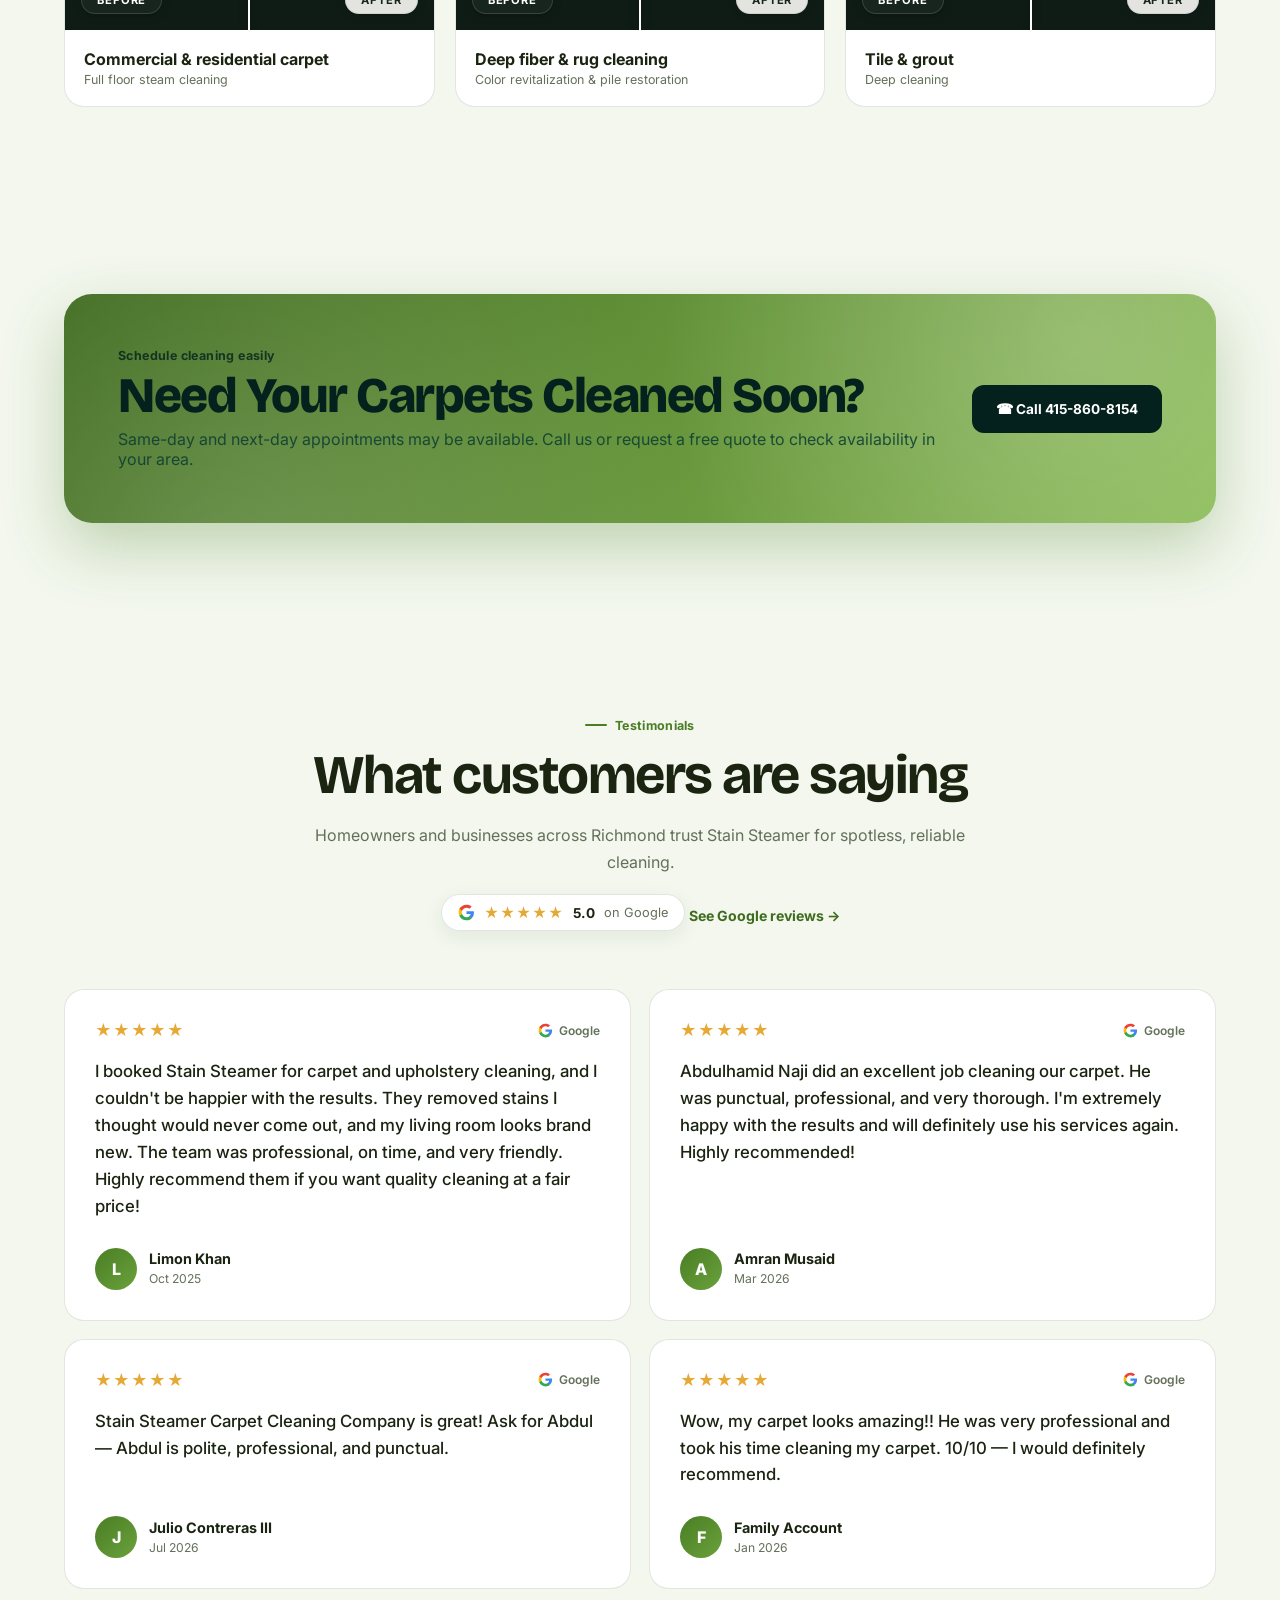
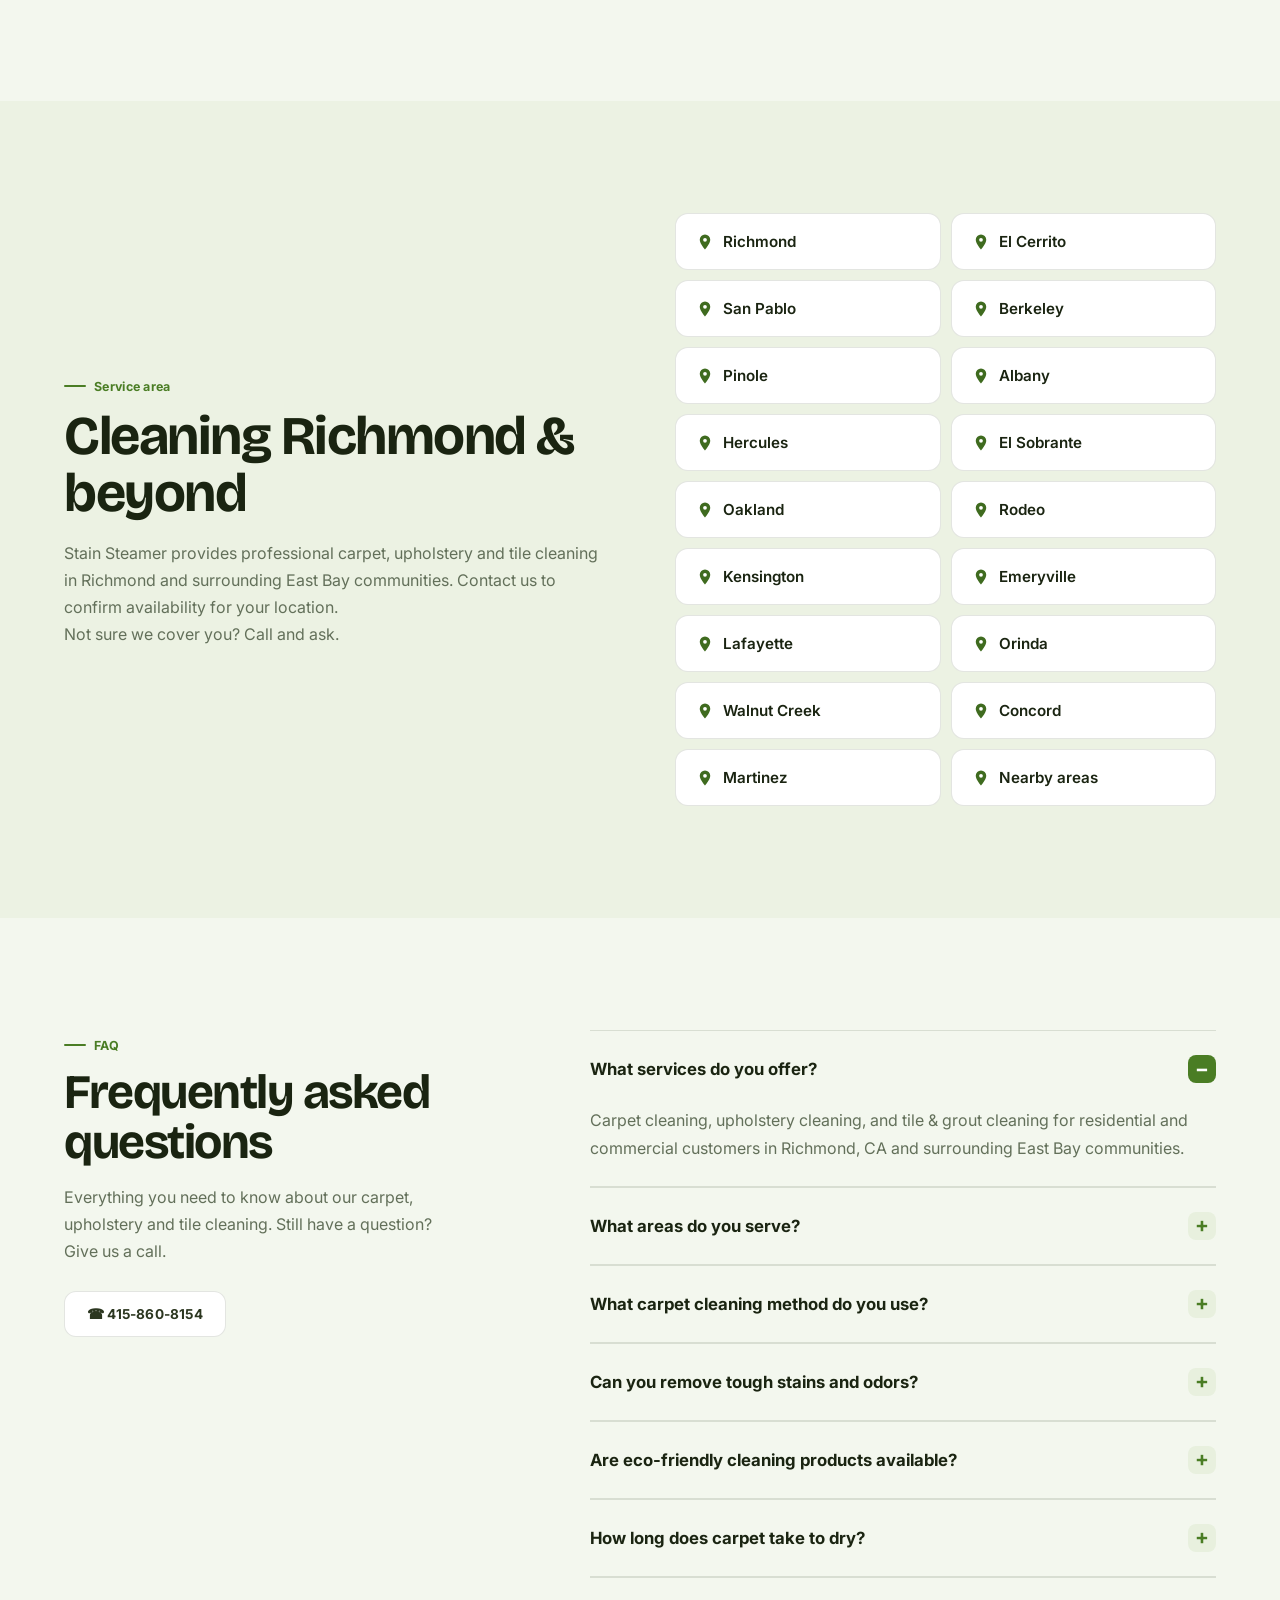
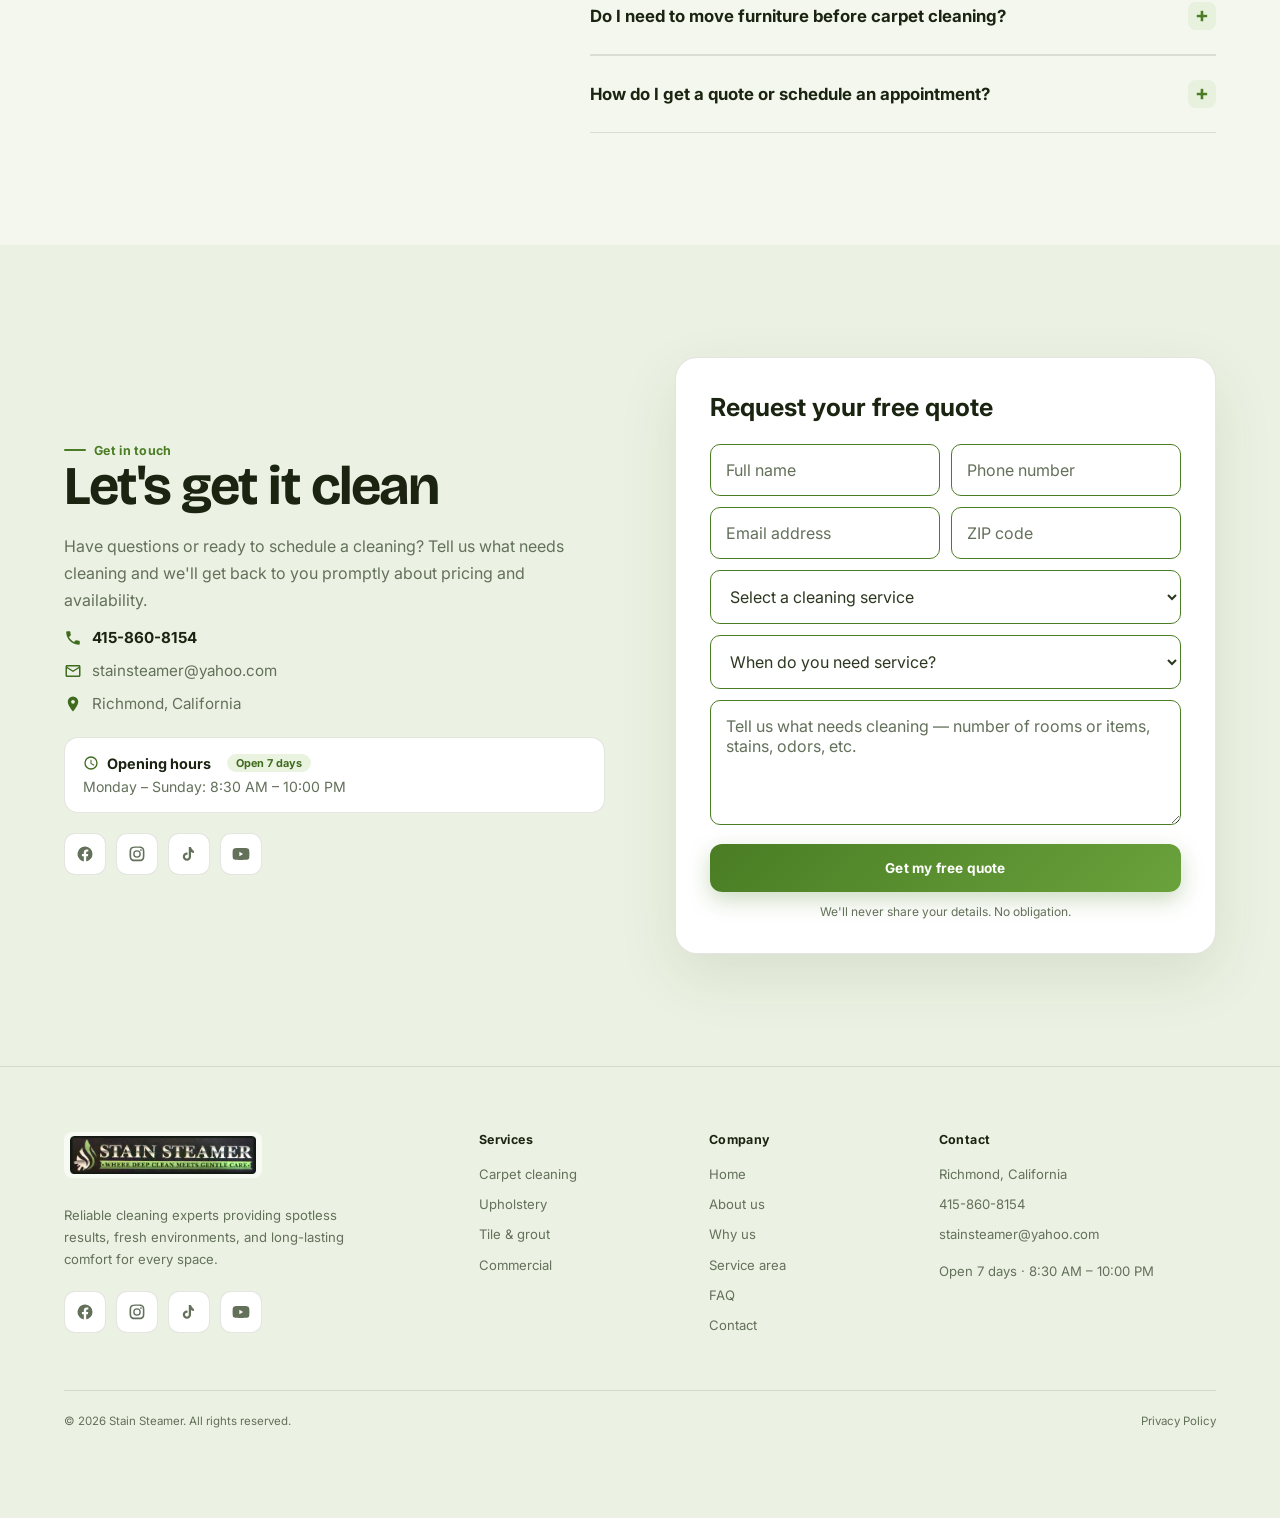
==== commit f177afd9: "hello" ====
--- a/index.html
+++ b/index.html
@@ -6,439 +6,434 @@
     <meta name="viewport" content="width=device-width, initial-scale=1.0" />
     <meta name="color-scheme" content="light dark" />
 
-<meta
-  name="theme-color"
-  content="#f3f7ee"
-  media="(prefers-color-scheme: light)"
-/>
-<meta
-  name="theme-color"
-  content="#10160c"
-  media="(prefers-color-scheme: dark)"
-/>
-
-<meta name="robots" content="index, follow" />
-
-<!-- =====================================
+    <meta
+      name="theme-color"
+      content="#f3f7ee"
+      media="(prefers-color-scheme: light)"
+    />
+    <meta
+      name="theme-color"
+      content="#10160c"
+      media="(prefers-color-scheme: dark)"
+    />
+
+    <meta name="robots" content="index, follow" />
+
+    <!-- =====================================
    SEO
 ====================================== -->
-<title>Carpet Cleaning Richmond CA | Stain Steamer</title>
-<meta
-  name="description"
-  content="Professional carpet, upholstery, and tile & grout cleaning in Richmond, CA. Eco-friendly and safe for kids & pets. Open 7 days, same-day availability. Get a free quote."
-/>
-<meta
-  name="keywords"
-  content="carpet cleaning Richmond CA, upholstery cleaning, tile and grout cleaning, steam cleaning, eco-friendly carpet cleaner, Stain Steamer"
-/>
-<meta name="author" content="Stain Steamer" />
-<link rel="canonical" href="https://stainsteamerz.com/" />
-
-<!-- Local / geo SEO -->
-<meta name="geo.region" content="US-CA" />
-<meta name="geo.placename" content="Richmond, California" />
-<meta name="geo.position" content="37.9358;-122.3477" />
-<meta name="ICBM" content="37.9358, -122.3477" />
-
-<!-- Favicon (inline leaf mark, no extra file needed) -->
-<link
-  rel="icon"
-  type="image/svg+xml"
-  href="data:image/svg+xml,%3Csvg xmlns='http://www.w3.org/2000/svg' viewBox='0 0 36 36'%3E%3Crect width='36' height='36' rx='9' fill='%23f3f7ee'/%3E%3Cpath d='M27.5 8C15.5 8 9 15 9 23c0 1.3.2 2.6.6 3.8C21.5 25 27.5 17 27.5 8Z' fill='%234a7d24'/%3E%3Cpath d='M12 25.6C16 18.4 20.6 13.4 26 9.4' stroke='%238abb55' stroke-width='1.9' fill='none' stroke-linecap='round'/%3E%3C/svg%3E"
-/>
-
-<!-- Open Graph (social sharing) -->
-<meta
-  property="og:title"
-  content="Stain Steamer | Carpet Cleaning Richmond CA"
-/>
-<meta
-  property="og:description"
-  content="Eco-friendly carpet, upholstery, tile and grout cleaning in Richmond, California. Safe for kids and pets."
-/>
-<meta property="og:type" content="website" />
-<meta property="og:url" content="https://stainsteamerz.com/" />
-<meta property="og:site_name" content="Stain Steamer" />
-<meta property="og:locale" content="en_US" />
-<!-- Replace with a branded 1200x630 image on your own domain when you have one -->
-<meta
-  property="og:image"
-  content="images/hallway-after.jpeg" 
-/>
-<meta property="og:image:width" content="1200" />
-<meta property="og:image:height" content="630" />
-<meta
-  property="og:image:alt"
-  content="Professional carpet cleaning by Stain Steamer in Richmond, CA"
-/>
-
-<!-- Twitter card -->
-<meta name="twitter:card" content="summary_large_image" />
-<meta
-  name="twitter:title"
-  content="Stain Steamer | Carpet Cleaning Richmond CA"
-/>
-<meta
-  name="twitter:description"
-  content="Eco-friendly carpet, upholstery, tile and grout cleaning in Richmond, California. Safe for kids and pets."
-/>
-<meta
-  name="twitter:image"
-  content="images/hallway-after.jpeg"
-/>
-
-<!-- FONTS -->
-<link rel="preconnect" href="https://fonts.googleapis.com" />
-<link rel="preconnect" href="https://fonts.gstatic.com" crossorigin />
-<link
-  href="https://fonts.googleapis.com/css2?family=Bricolage+Grotesque:opsz,wght@12..96,600;12..96,700;12..96,800&family=Inter:wght@400;500;600;700&display=swap"
-  rel="stylesheet"
-/>
-
-<link rel="stylesheet" href="style.css?v=20260910-3" />
-
-<style>
-  /* Before & After comparison slider styles */
-  .results-grid .result-images.before-after-slider {
-    display: block !important;
-    position: relative !important;
-    height: 340px !important;
-    overflow: hidden !important;
-    user-select: none !important;
-    -webkit-user-select: none !important;
-    touch-action: pan-y !important;
-    cursor: ew-resize !important;
-    background: #0f1c16 !important;
-  }
-  .results-grid .result-images.before-after-slider::after {
-    display: none !important;
-  }
-  .before-after-slider .slider-layer {
-    position: absolute !important;
-    inset: 0 !important;
-    width: 100% !important;
-    height: 100% !important;
-    overflow: hidden !important;
-    pointer-events: none !important;
-  }
-  .before-after-slider .slider-layer img {
-    position: absolute !important;
-    top: 0 !important;
-    left: 0 !important;
-    width: 100% !important;
-    height: 100% !important;
-    object-fit: cover !important;
-    display: block !important;
-    user-select: none !important;
-    -webkit-user-drag: none !important;
-    pointer-events: none !important;
-  }
-  .before-after-slider .after-img {
-    z-index: 1 !important;
-  }
-  .before-after-slider .before-img {
-    z-index: 2 !important;
-    clip-path: inset(0 calc(100% - var(--slider-pos, 50%)) 0 0);
-    -webkit-clip-path: inset(0 calc(100% - var(--slider-pos, 50%)) 0 0);
-  }
-  .before-after-slider .slider-handle {
-    position: absolute !important;
-    top: 0 !important;
-    bottom: 0 !important;
-    left: var(--slider-pos, 50%) !important;
-    transform: translateX(-50%) !important;
-    width: 44px !important;
-    z-index: 4 !important;
-    pointer-events: none !important;
-    display: flex !important;
-    align-items: center !important;
-    justify-content: center !important;
-    will-change: left !important;
-  }
-  .before-after-slider .slider-line {
-    position: absolute !important;
-    top: 0 !important;
-    bottom: 0 !important;
-    left: 50% !important;
-    width: 2px !important;
-    transform: translateX(-50%) !important;
-    background: #ffffff !important;
-    box-shadow: 0 0 8px rgba(0, 0, 0, 0.45) !important;
-  }
-  .before-after-slider .slider-badge-reveal {
-    position: absolute !important;
-    top: 18px !important;
-    left: 50% !important;
-    transform: translateX(-50%) !important;
-    background: rgba(28, 40, 34, 0.88) !important;
-    backdrop-filter: blur(8px) !important;
-    -webkit-backdrop-filter: blur(8px) !important;
-    color: #ffffff !important;
-    font-size: 0.65rem !important;
-    font-weight: 700 !important;
-    letter-spacing: 0.1em !important;
-    text-transform: uppercase !important;
-    white-space: nowrap !important;
-    padding: 6px 14px !important;
-    border-radius: 9999px !important;
-    box-shadow: 0 2px 10px rgba(0, 0, 0, 0.35) !important;
-    border: 1px solid rgba(255, 255, 255, 0.16) !important;
-    pointer-events: none !important;
-    user-select: none !important;
-    z-index: 5 !important;
-  }
-  .before-after-slider .slider-circle {
-    position: absolute !important;
-    top: 50% !important;
-    left: 50% !important;
-    transform: translate(-50%, -50%) !important;
-    width: 46px !important;
-    height: 46px !important;
-    border-radius: 50% !important;
-    background: #ffffff !important;
-    color: #1a2b22 !important;
-    display: flex !important;
-    align-items: center !important;
-    justify-content: center !important;
-    box-shadow: 0 4px 18px rgba(0, 0, 0, 0.35), 0 1px 4px rgba(0, 0, 0, 0.15) !important;
-    pointer-events: none !important;
-    user-select: none !important;
-    transition: transform 0.15s ease, box-shadow 0.15s ease !important;
-    z-index: 5 !important;
-  }
-  .before-after-slider:hover .slider-circle,
-  .before-after-slider.is-dragging .slider-circle {
-    transform: translate(-50%, -50%) scale(1.08) !important;
-    box-shadow: 0 6px 22px rgba(0, 0, 0, 0.42), 0 2px 6px rgba(0, 0, 0, 0.2) !important;
-  }
-  .before-after-slider .slider-badge {
-    position: absolute !important;
-    bottom: 16px !important;
-    z-index: 3 !important;
-    font-size: 0.7rem !important;
-    font-weight: 700 !important;
-    letter-spacing: 0.08em !important;
-    text-transform: uppercase !important;
-    border-radius: 9999px !important;
-    padding: 6px 15px !important;
-    pointer-events: none !important;
-    user-select: none !important;
-  }
-  .before-after-slider .slider-badge-before {
-    left: 16px !important;
-    background: rgba(28, 40, 34, 0.82) !important;
-    color: #ffffff !important;
-    backdrop-filter: blur(8px) !important;
-    -webkit-backdrop-filter: blur(8px) !important;
-    box-shadow: 0 2px 8px rgba(0, 0, 0, 0.28) !important;
-    border: 1px solid rgba(255, 255, 255, 0.14) !important;
-  }
-  .before-after-slider .slider-badge-after {
-    right: 16px !important;
-    background: rgba(246, 246, 241, 0.92) !important;
-    color: #17261f !important;
-    backdrop-filter: blur(8px) !important;
-    -webkit-backdrop-filter: blur(8px) !important;
-    box-shadow: 0 2px 8px rgba(0, 0, 0, 0.18) !important;
-    border: 1px solid rgba(0, 0, 0, 0.08) !important;
-  }
-  .before-after-slider .slider-range {
-    position: absolute !important;
-    inset: 0 !important;
-    width: 100% !important;
-    height: 100% !important;
-    margin: 0 !important;
-    opacity: 0 !important;
-    cursor: ew-resize !important;
-    z-index: 10 !important;
-    -webkit-appearance: none !important;
-    appearance: none !important;
-    pointer-events: none !important;
-  }
-  .before-after-slider:focus-within .slider-circle {
-    box-shadow: 0 0 0 3px var(--green, #4a7d24), 0 4px 18px rgba(0, 0, 0, 0.35) !important;
-  }
-</style>
-
-<!-- =====================================
+    <title>Stain Steamer | Carpet Cleaning Richmond CA</title>
+    <meta
+      name="description"
+      content="Professional carpet, upholstery, and tile & grout cleaning in Richmond, CA. Eco-friendly and safe for kids & pets. Open 7 days, same-day availability. Get a free quote."
+    />
+    <meta
+      name="keywords"
+      content="carpet cleaning Richmond CA, upholstery cleaning, tile and grout cleaning, steam cleaning, eco-friendly carpet cleaner, Stain Steamer"
+    />
+    <meta name="author" content="Stain Steamer" />
+    <link rel="canonical" href="https://stainsteamerz.com/" />
+
+    <!-- Local / geo SEO -->
+    <meta name="geo.region" content="US-CA" />
+    <meta name="geo.placename" content="Richmond, California" />
+    <meta name="geo.position" content="37.9358;-122.3477" />
+    <meta name="ICBM" content="37.9358, -122.3477" />
+
+    <!-- Favicon (inline leaf mark, no extra file needed) -->
+    <link
+      rel="icon"
+      type="image/svg+xml"
+      href="data:image/svg+xml,%3Csvg xmlns='http://www.w3.org/2000/svg' viewBox='0 0 36 36'%3E%3Crect width='36' height='36' rx='9' fill='%23f3f7ee'/%3E%3Cpath d='M27.5 8C15.5 8 9 15 9 23c0 1.3.2 2.6.6 3.8C21.5 25 27.5 17 27.5 8Z' fill='%234a7d24'/%3E%3Cpath d='M12 25.6C16 18.4 20.6 13.4 26 9.4' stroke='%238abb55' stroke-width='1.9' fill='none' stroke-linecap='round'/%3E%3C/svg%3E"
+    />
+
+    <!-- Open Graph (social sharing) -->
+    <meta
+      property="og:title"
+      content="Stain Steamer | Carpet Cleaning Richmond CA"
+    />
+    <meta
+      property="og:description"
+      content="Eco-friendly carpet, upholstery, tile and grout cleaning in Richmond, California. Safe for kids and pets."
+    />
+    <meta property="og:type" content="website" />
+    <meta property="og:url" content="https://stainsteamerz.com/" />
+    <meta property="og:site_name" content="Stain Steamer" />
+    <meta property="og:locale" content="en_US" />
+    <!-- Replace with a branded 1200x630 image on your own domain when you have one -->
+    <meta property="og:image" content="images/og-cover.jpeg" />
+    <meta property="og:image:width" content="1200" />
+    <meta property="og:image:height" content="630" />
+    <meta
+      property="og:image:alt"
+      content="Professional carpet cleaning by Stain Steamer in Richmond, CA"
+    />
+
+    <!-- Twitter card -->
+    <meta name="twitter:card" content="summary_large_image" />
+    <meta
+      name="twitter:title"
+      content="Stain Steamer | Carpet Cleaning Richmond CA"
+    />
+    <meta
+      name="twitter:description"
+      content="Eco-friendly carpet, upholstery, tile and grout cleaning in Richmond, California. Safe for kids and pets."
+    />
+    <meta name="twitter:image" content="images/og-cover.jpeg" />
+
+    <!-- FONTS -->
+    <link rel="preconnect" href="https://fonts.googleapis.com" />
+    <link rel="preconnect" href="https://fonts.gstatic.com" crossorigin />
+    <link
+      href="https://fonts.googleapis.com/css2?family=Bricolage+Grotesque:opsz,wght@12..96,600;12..96,700;12..96,800&family=Inter:wght@400;500;600;700&display=swap"
+      rel="stylesheet"
+    />
+
+    <link rel="stylesheet" href="style.css?v=20260921-8" />
+
+    <style>
+      /* Before & After comparison slider styles */
+      .results-grid .result-images.before-after-slider {
+        display: block !important;
+        position: relative !important;
+        height: 340px !important;
+        overflow: hidden !important;
+        user-select: none !important;
+        -webkit-user-select: none !important;
+        touch-action: pan-y !important;
+        cursor: ew-resize !important;
+        background: #0f1c16 !important;
+      }
+      .results-grid .result-images.before-after-slider::after {
+        display: none !important;
+      }
+      .before-after-slider .slider-layer {
+        position: absolute !important;
+        inset: 0 !important;
+        width: 100% !important;
+        height: 100% !important;
+        overflow: hidden !important;
+        pointer-events: none !important;
+      }
+      .before-after-slider .slider-layer img {
+        position: absolute !important;
+        top: 0 !important;
+        left: 0 !important;
+        width: 100% !important;
+        height: 100% !important;
+        object-fit: cover !important;
+        display: block !important;
+        user-select: none !important;
+        -webkit-user-drag: none !important;
+        pointer-events: none !important;
+      }
+      .before-after-slider .after-img {
+        z-index: 1 !important;
+      }
+      .before-after-slider .before-img {
+        z-index: 2 !important;
+        clip-path: inset(0 calc(100% - var(--slider-pos, 50%)) 0 0);
+        -webkit-clip-path: inset(0 calc(100% - var(--slider-pos, 50%)) 0 0);
+      }
+      .before-after-slider .slider-handle {
+        position: absolute !important;
+        top: 0 !important;
+        bottom: 0 !important;
+        left: var(--slider-pos, 50%) !important;
+        transform: translateX(-50%) !important;
+        width: 44px !important;
+        z-index: 4 !important;
+        pointer-events: none !important;
+        display: flex !important;
+        align-items: center !important;
+        justify-content: center !important;
+        will-change: left !important;
+      }
+      .before-after-slider .slider-line {
+        position: absolute !important;
+        top: 0 !important;
+        bottom: 0 !important;
+        left: 50% !important;
+        width: 2px !important;
+        transform: translateX(-50%) !important;
+        background: #ffffff !important;
+        box-shadow: 0 0 8px rgba(0, 0, 0, 0.45) !important;
+      }
+      .before-after-slider .slider-badge-reveal {
+        position: absolute !important;
+        top: 18px !important;
+        left: 50% !important;
+        transform: translateX(-50%) !important;
+        background: rgba(28, 40, 34, 0.88) !important;
+        backdrop-filter: blur(8px) !important;
+        -webkit-backdrop-filter: blur(8px) !important;
+        color: #ffffff !important;
+        font-size: 0.65rem !important;
+        font-weight: 700 !important;
+        letter-spacing: 0.1em !important;
+        text-transform: uppercase !important;
+        white-space: nowrap !important;
+        padding: 6px 14px !important;
+        border-radius: 9999px !important;
+        box-shadow: 0 2px 10px rgba(0, 0, 0, 0.35) !important;
+        border: 1px solid rgba(255, 255, 255, 0.16) !important;
+        pointer-events: none !important;
+        user-select: none !important;
+        z-index: 5 !important;
+      }
+      .before-after-slider .slider-circle {
+        position: absolute !important;
+        top: 50% !important;
+        left: 50% !important;
+        transform: translate(-50%, -50%) !important;
+        width: 46px !important;
+        height: 46px !important;
+        border-radius: 50% !important;
+        background: #ffffff !important;
+        color: #1a2b22 !important;
+        display: flex !important;
+        align-items: center !important;
+        justify-content: center !important;
+        box-shadow: 0 4px 18px rgba(0, 0, 0, 0.35),
+          0 1px 4px rgba(0, 0, 0, 0.15) !important;
+        pointer-events: none !important;
+        user-select: none !important;
+        transition: transform 0.15s ease, box-shadow 0.15s ease !important;
+        z-index: 5 !important;
+      }
+      .before-after-slider:hover .slider-circle,
+      .before-after-slider.is-dragging .slider-circle {
+        transform: translate(-50%, -50%) scale(1.08) !important;
+        box-shadow: 0 6px 22px rgba(0, 0, 0, 0.42), 0 2px 6px rgba(0, 0, 0, 0.2) !important;
+      }
+      .before-after-slider .slider-badge {
+        position: absolute !important;
+        bottom: 16px !important;
+        z-index: 3 !important;
+        font-size: 0.7rem !important;
+        font-weight: 700 !important;
+        letter-spacing: 0.08em !important;
+        text-transform: uppercase !important;
+        border-radius: 9999px !important;
+        padding: 6px 15px !important;
+        pointer-events: none !important;
+        user-select: none !important;
+      }
+      .before-after-slider .slider-badge-before {
+        left: 16px !important;
+        background: rgba(28, 40, 34, 0.82) !important;
+        color: #ffffff !important;
+        backdrop-filter: blur(8px) !important;
+        -webkit-backdrop-filter: blur(8px) !important;
+        box-shadow: 0 2px 8px rgba(0, 0, 0, 0.28) !important;
+        border: 1px solid rgba(255, 255, 255, 0.14) !important;
+      }
+      .before-after-slider .slider-badge-after {
+        right: 16px !important;
+        background: rgba(246, 246, 241, 0.92) !important;
+        color: #17261f !important;
+        backdrop-filter: blur(8px) !important;
+        -webkit-backdrop-filter: blur(8px) !important;
+        box-shadow: 0 2px 8px rgba(0, 0, 0, 0.18) !important;
+        border: 1px solid rgba(0, 0, 0, 0.08) !important;
+      }
+      .before-after-slider .slider-range {
+        position: absolute !important;
+        inset: 0 !important;
+        width: 100% !important;
+        height: 100% !important;
+        margin: 0 !important;
+        opacity: 0 !important;
+        cursor: ew-resize !important;
+        z-index: 10 !important;
+        -webkit-appearance: none !important;
+        appearance: none !important;
+        pointer-events: none !important;
+      }
+      .before-after-slider:focus-within .slider-circle {
+        box-shadow: 0 0 0 3px var(--green, #4a7d24),
+          0 4px 18px rgba(0, 0, 0, 0.35) !important;
+      }
+    </style>
+
+    <!-- =====================================
    LOCAL BUSINESS SEO
 ====================================== -->
-<script type="application/ld+json">
-  {
-    "@context": "https://schema.org",
-    "@type": "LocalBusiness",
-    "name": "Stain Steamer",
-    "url": "https://stainsteamerz.com/",
-    "telephone": "+1-415-860-8154",
-    "email": "stainsteamer@yahoo.com",
-    "priceRange": "$$",
-    "address": {
-      "@type": "PostalAddress",
-      "addressLocality": "Richmond",
-      "addressRegion": "CA",
-      "addressCountry": "US"
-    },
-    "openingHoursSpecification": {
-      "@type": "OpeningHoursSpecification",
-      "dayOfWeek": [
-        "Monday",
-        "Tuesday",
-        "Wednesday",
-        "Thursday",
-        "Friday",
-        "Saturday",
-        "Sunday"
-      ],
-      "opens": "08:30",
-      "closes": "22:00"
-    },
-    "areaServed": [
-      "Richmond, CA",
-      "El Cerrito, CA",
-      "San Pablo, CA",
-      "Berkeley, CA",
-      "Pinole, CA"
-    ],
-    "sameAs": [
-      "https://www.facebook.com/profile.php?id=61579876825430",
-      "https://www.instagram.com/stainsteamer",
-      "https://www.tiktok.com/@stainsteamercarpetclean",
-      "https://youtube.com/@stainsteamer"
-    ],
-    "aggregateRating": {
-      "@type": "AggregateRating",
-      "ratingValue": "5.0",
-      "reviewCount": "4"
-    },
-    "review": [
+    <script type="application/ld+json">
       {
-        "@type": "Review",
-        "author": { "@type": "Person", "name": "Limon Khan" },
-        "datePublished": "2025-10-01",
-        "reviewRating": {
-          "@type": "Rating",
-          "ratingValue": "5",
-          "bestRating": "5"
+        "@context": "https://schema.org",
+        "@type": "LocalBusiness",
+        "name": "Stain Steamer",
+        "url": "https://stainsteamerz.com/",
+        "telephone": "+1-415-860-8154",
+        "email": "stainsteamer@yahoo.com",
+        "priceRange": "$$",
+        "address": {
+          "@type": "PostalAddress",
+          "addressLocality": "Richmond",
+          "addressRegion": "CA",
+          "addressCountry": "US"
         },
-        "reviewBody": "I booked StainSteamerz for carpet and upholstery cleaning, and I couldn't be happier with the results. They removed stains I thought would never come out, and my living room looks brand new. The team was professional, on time, and very friendly. Highly recommend them if you want quality cleaning at a fair price!"
-      },
-      {
-        "@type": "Review",
-        "author": { "@type": "Person", "name": "Amran Musaid" },
-        "datePublished": "2026-03-01",
-        "reviewRating": {
-          "@type": "Rating",
-          "ratingValue": "5",
-          "bestRating": "5"
+        "openingHoursSpecification": {
+          "@type": "OpeningHoursSpecification",
+          "dayOfWeek": [
+            "Monday",
+            "Tuesday",
+            "Wednesday",
+            "Thursday",
+            "Friday",
+            "Saturday",
+            "Sunday"
+          ],
+          "opens": "08:30",
+          "closes": "22:00"
         },
-        "reviewBody": "Abdulhamid Naji did an excellent job cleaning our carpet. He was punctual, professional, and very thorough. I'm extremely happy with the results and will definitely use his services again. Highly recommended!"
-      },
-      {
-        "@type": "Review",
-        "author": { "@type": "Person", "name": "Julio Contreras III" },
-        "datePublished": "2026-07-01",
-        "reviewRating": {
-          "@type": "Rating",
-          "ratingValue": "5",
-          "bestRating": "5"
+        "areaServed": [
+          "Richmond, CA",
+          "El Cerrito, CA",
+          "San Pablo, CA",
+          "Berkeley, CA",
+          "Pinole, CA"
+        ],
+        "sameAs": [
+          "https://www.facebook.com/profile.php?id=61579876825430",
+          "https://www.instagram.com/stainsteamer",
+          "https://www.tiktok.com/@stainsteamercarpetclean",
+          "https://youtube.com/@stainsteamer"
+        ],
+        "aggregateRating": {
+          "@type": "AggregateRating",
+          "ratingValue": "5.0",
+          "reviewCount": "4"
         },
-        "reviewBody": "Stain Steamer Carpet Cleaning Company is great! Ask for Abdul - Abdul is polite, professional, and punctual."
-      },
-      {
-        "@type": "Review",
-        "author": { "@type": "Person", "name": "Family Account" },
-        "datePublished": "2026-01-01",
-        "reviewRating": {
-          "@type": "Rating",
-          "ratingValue": "5",
-          "bestRating": "5"
-        },
-        "reviewBody": "Wow, my carpet looks amazing!! He was very professional and took his time cleaning my carpet. 10/10 - I would definitely recommend."
+        "review": [
+          {
+            "@type": "Review",
+            "author": { "@type": "Person", "name": "Limon Khan" },
+            "datePublished": "2025-10-01",
+            "reviewRating": {
+              "@type": "Rating",
+              "ratingValue": "5",
+              "bestRating": "5"
+            },
+            "reviewBody": "I booked Stain Steamer for carpet and upholstery cleaning, and I couldn't be happier with the results. They removed stains I thought would never come out, and my living room looks brand new. The team was professional, on time, and very friendly. Highly recommend them if you want quality cleaning at a fair price!"
+          },
+          {
+            "@type": "Review",
+            "author": { "@type": "Person", "name": "Amran Musaid" },
+            "datePublished": "2026-03-01",
+            "reviewRating": {
+              "@type": "Rating",
+              "ratingValue": "5",
+              "bestRating": "5"
+            },
+            "reviewBody": "Abdulhamid Naji did an excellent job cleaning our carpet. He was punctual, professional, and very thorough. I'm extremely happy with the results and will definitely use his services again. Highly recommended!"
+          },
+          {
+            "@type": "Review",
+            "author": { "@type": "Person", "name": "Julio Contreras III" },
+            "datePublished": "2026-07-01",
+            "reviewRating": {
+              "@type": "Rating",
+              "ratingValue": "5",
+              "bestRating": "5"
+            },
+            "reviewBody": "Stain Steamer Carpet Cleaning Company is great! Ask for Abdul - Abdul is polite, professional, and punctual."
+          },
+          {
+            "@type": "Review",
+            "author": { "@type": "Person", "name": "Family Account" },
+            "datePublished": "2026-01-01",
+            "reviewRating": {
+              "@type": "Rating",
+              "ratingValue": "5",
+              "bestRating": "5"
+            },
+            "reviewBody": "Wow, my carpet looks amazing!! He was very professional and took his time cleaning my carpet. 10/10 - I would definitely recommend."
+          }
+        ]
       }
-    ]
-  }
-</script>
-
-<!-- =====================================
+    </script>
+
+    <!-- =====================================
    FAQ SEO
 ====================================== -->
-<script type="application/ld+json">
-  {
-    "@context": "https://schema.org",
-    "@type": "FAQPage",
-    "mainEntity": [
+    <script type="application/ld+json">
       {
-        "@type": "Question",
-        "name": "What services do you offer?",
-        "acceptedAnswer": {
-          "@type": "Answer",
-          "text": "We provide carpet, upholstery, tile and grout cleaning for homes and businesses."
-        }
-      },
-      {
-        "@type": "Question",
-        "name": "Are your cleaning products safe?",
-        "acceptedAnswer": {
-          "@type": "Answer",
-          "text": "Yes, we use eco-friendly, non-toxic solutions that are safe for kids and pets."
-        }
-      },
-      {
-        "@type": "Question",
-        "name": "How often should I clean my carpets?",
-        "acceptedAnswer": {
-          "@type": "Answer",
-          "text": "We recommend professional cleaning every 6 to 12 months for the best results."
-        }
-      },
-      {
-        "@type": "Question",
-        "name": "Do you remove tough stains?",
-        "acceptedAnswer": {
-          "@type": "Answer",
-          "text": "Yes, our team is trained to handle and remove even the toughest stains."
-        }
-      },
-      {
-        "@type": "Question",
-        "name": "How long does cleaning take?",
-        "acceptedAnswer": {
-          "@type": "Answer",
-          "text": "Most services take 1 to 3 hours depending on the size and condition of the area."
-        }
-      },
-      {
-        "@type": "Question",
-        "name": "Do you offer same-day service?",
-        "acceptedAnswer": {
-          "@type": "Answer",
-          "text": "Yes, same-day and emergency cleaning services are available in most areas."
-        }
-      },
-      {
-        "@type": "Question",
-        "name": "Do I need to move my furniture before cleaning?",
-        "acceptedAnswer": {
-          "@type": "Answer",
-          "text": "Small items should be moved, but our team can carefully shift light furniture. For heavy or delicate pieces, we recommend leaving them in place for safety."
-        }
-      },
-      {
-        "@type": "Question",
-        "name": "How do I schedule a service?",
-        "acceptedAnswer": {
-          "@type": "Answer",
-          "text": "Book online through the quote form or call 415-860-8154 for instant scheduling."
-        }
+        "@context": "https://schema.org",
+        "@type": "FAQPage",
+        "mainEntity": [
+          {
+            "@type": "Question",
+            "name": "What services do you offer?",
+            "acceptedAnswer": {
+              "@type": "Answer",
+              "text": "We provide carpet, upholstery, tile and grout cleaning for homes and businesses."
+            }
+          },
+          {
+            "@type": "Question",
+            "name": "Are your cleaning products safe?",
+            "acceptedAnswer": {
+              "@type": "Answer",
+              "text": "Yes, we use eco-friendly, non-toxic solutions that are safe for kids and pets."
+            }
+          },
+          {
+            "@type": "Question",
+            "name": "How often should I clean my carpets?",
+            "acceptedAnswer": {
+              "@type": "Answer",
+              "text": "We recommend professional cleaning every 6 to 12 months for the best results."
+            }
+          },
+          {
+            "@type": "Question",
+            "name": "Do you remove tough stains?",
+            "acceptedAnswer": {
+              "@type": "Answer",
+              "text": "Yes, our team is trained to handle and remove even the toughest stains."
+            }
+          },
+          {
+            "@type": "Question",
+            "name": "How long does cleaning take?",
+            "acceptedAnswer": {
+              "@type": "Answer",
+              "text": "Most services take 1 to 3 hours depending on the size and condition of the area."
+            }
+          },
+          {
+            "@type": "Question",
+            "name": "Do you offer same-day service?",
+            "acceptedAnswer": {
+              "@type": "Answer",
+              "text": "Yes, same-day and emergency cleaning services are available in most areas."
+            }
+          },
+          {
+            "@type": "Question",
+            "name": "Do I need to move my furniture before cleaning?",
+            "acceptedAnswer": {
+              "@type": "Answer",
+              "text": "Small items should be moved, but our team can carefully shift light furniture. For heavy or delicate pieces, we recommend leaving them in place for safety."
+            }
+          },
+          {
+            "@type": "Question",
+            "name": "How do I schedule a service?",
+            "acceptedAnswer": {
+              "@type": "Answer",
+              "text": "Call 415-860-8154 or use the quote form on the website. Tell us what you need cleaned, your location, and the approximate size of the job."
+            }
+          }
+        ]
       }
-    ]
-  }
-</script>
-
+    </script>
   </head>
 
   <body>
-    <a class="skip-link" href="#services">Skip to content</a>
+    <a class="skip-link" href="#top">Skip to content</a>
     <!-- =====================================
        NAVIGATION
     ===================================== -->
@@ -454,670 +449,807 @@
           />
         </a>
 
-    <nav class="desktop-nav" aria-label="Main navigation">
-      <a href="#services">Services</a>
-      <a href="#about">About</a>
-      <a href="#why">Why us</a>
-      <a href="#areas">Service area</a>
-      <a href="#faq">FAQ</a>
-      <a href="#quote">Contact</a>
-    </nav>
-
-    <div class="nav-actions">
-      <a href="#quote" class="btn nav-quote">Get a free quote</a>
-      <button
-        class="menu-toggle"
-        id="menuToggle"
-        type="button"
-        aria-label="Open menu"
-        aria-expanded="false"
+        <nav class="desktop-nav" aria-label="Main navigation">
+          <a href="#top" aria-current="page">Home</a>
+          <a href="#about">About</a>
+          <div class="has-dropdown">
+            <button
+              type="button"
+              class="nav-drop-toggle"
+              aria-expanded="false"
+              aria-haspopup="true"
+            >
+              Services
+              <span class="chevron" aria-hidden="true"></span>
+            </button>
+            <div class="nav-dropdown" role="menu">
+              <a href="carpet-cleaning.html" role="menuitem">Carpet cleaning</a>
+              <a href="upholstery-cleaning.html" role="menuitem"
+                >Upholstery cleaning</a
+              >
+              <a href="tile-grout-cleaning.html" role="menuitem"
+                >Tile &amp; grout cleaning</a
+              >
+              <a href="commercial-cleaning.html" role="menuitem"
+                >Commercial cleaning</a
+              >
+            </div>
+          </div>
+          <a href="#faq">FAQ</a>
+          <a href="#quote">Contact</a>
+        </nav>
+
+        <div class="nav-actions">
+          <a href="#quote" class="btn nav-quote">Request a quote</a>
+          <button
+            class="menu-toggle"
+            id="menuToggle"
+            type="button"
+            aria-label="Open menu"
+            aria-expanded="false"
+          >
+            <span></span>
+            <span></span>
+            <span></span>
+          </button>
+        </div>
+      </div>
+
+      <nav
+        class="mobile-menu container"
+        id="mobileMenu"
+        aria-label="Mobile navigation"
       >
-        <span></span>
-        <span></span>
-        <span></span>
-      </button>
-    </div>
-  </div>
-
-  <nav
-    class="mobile-menu container"
-    id="mobileMenu"
-    aria-label="Mobile navigation"
-  >
-    <a href="#services">Services</a>
-    <a href="#about">About</a>
-    <a href="#why">Why us</a>
-    <a href="#areas">Service area</a>
-    <a href="#faq">FAQ</a>
-    <a href="#quote" class="btn">Get a free quote</a>
-  </nav>
-</header>
-
-<main id="top">
-  <!-- =====================================
+        <a href="#top" aria-current="page">Home</a>
+        <a href="#about">About</a>
+        <div class="has-dropdown">
+          <button type="button" class="nav-drop-toggle" aria-expanded="false">
+            Services
+            <span class="chevron" aria-hidden="true"></span>
+          </button>
+          <div class="mobile-drop-panel">
+            <a href="carpet-cleaning.html">Carpet cleaning</a>
+            <a href="upholstery-cleaning.html">Upholstery cleaning</a>
+            <a href="tile-grout-cleaning.html">Tile &amp; grout cleaning</a>
+            <a href="commercial-cleaning.html">Commercial cleaning</a>
+          </div>
+        </div>
+        <a href="#faq">FAQ</a>
+        <a href="#quote" class="btn">Request a quote</a>
+      </nav>
+    </header>
+
+    <main id="top">
+      <!-- =====================================
      HERO
   ===================================== -->
-  <section class="hero">
-    <div class="container hero-grid">
-      <div class="hero-content reveal">
-        <div class="hero-badge">
-          <span class="dot"></span>
-          Professional Carpet Cleaning in Richmond, CA & the Bay Area
+      <section class="hero">
+        <div class="container hero-grid">
+          <div class="hero-content reveal">
+            <div class="hero-badge">
+              <span class="dot"></span>
+              Professional Carpet Cleaning in Richmond, CA & the Bay Area
+            </div>
+
+            <h1>
+              Carpet &amp; upholstery cleaning that's
+              <span class="accent">fast, deep &amp; reliable.</span>
+            </h1>
+
+            <p class="hero-copy">
+              Professional carpet, upholstery, and tile & grout cleaning using
+              powerful truck-mounted equipment for a deeper, more thorough
+              clean. Serving Richmond and surrounding Bay Area communities.
+            </p>
+
+            <div class="hero-actions">
+              <a href="#quote" class="btn">Request a quote</a>
+              <a href="tel:4158608154" class="btn btn-secondary">
+                ☎ 415-860-8154
+              </a>
+            </div>
+
+            <div class="hero-trust">
+              <span
+                ><span class="tick">✓</span> Powerful Truck-Mounted
+                Cleaning</span
+              >
+              <span
+                ><span class="tick">✓</span> Eco-Friendly Options
+                Available</span
+              >
+              <span><span class="tick">✓</span> Residential & Commercial</span>
+            </div>
+          </div>
+
+          <div class="visual reveal">
+            <img
+              src="images/intro-photo.jpeg"
+              alt="Professional carpet cleaning result by Stain Steamer in Richmond California"
+              width="1200"
+              height="900"
+            />
+            <div class="visual-overlay"></div>
+            <div class="visual-info">
+              <div>
+                <small>Live job photo</small>
+                <strong>Dirt lifting out</strong>
+              </div>
+              <div class="availability">
+                <span class="dot"></span>
+                Open till 10 PM
+              </div>
+            </div>
+          </div>
         </div>
-
-        <h1>
-          Carpet &amp; upholstery cleaning that's
-          <span class="accent">fast, deep &amp; reliable.</span>
-        </h1>
-
-        <p class="hero-copy">
-          Professional carpet, upholstery, and tile & grout cleaning using
-          powerful truck-mounted equipment for a deeper, more thorough
-          clean. Serving Richmond and surrounding Bay Area communities.
-        </p>
-
-        <div class="hero-actions">
-          <a href="#quote" class="btn">Get a free quote</a>
-          <a href="tel:4158608154" class="btn btn-secondary">
-            ☎ 415-860-8154
-          </a>
-        </div>
-
-        <div class="hero-trust">
-          <span><span class="tick">✓</span> Eco-friendly products</span>
-          <span><span class="tick">✓</span> Safe for kids &amp; pets</span>
-          <span><span class="tick">✓</span> Same-day availability</span>
-        </div>
-      </div>
-
-      <div class="visual reveal">
-        <img
-          src="images/Intro Photo.jpeg"
-          alt="Professional carpet cleaning result by Stain Steamer in Richmond California"
-          width="1200"
-          height="900"
-        />
-        <div class="visual-overlay"></div>
-        <div class="visual-info">
-          <div>
-            <small>Cleaning result</small>
-            <strong>Fresh, spotless &amp; hygienic</strong>
-          </div>
-          <div class="availability">
-            <span class="dot"></span>
-            Open till 10 PM
-          </div>
-        </div>
-      </div>
-    </div>
-  </section>
-
-  <!-- =====================================
+      </section>
+
+      <!-- =====================================
      TRUST BAR
   ===================================== -->
-  <section class="trust" aria-label="Service highlights">
-    <div class="container trust-grid">
-      <div class="trust-item">
-        <strong class="stars">★★★★★</strong>
-        <span>5-star service</span>
-      </div>
-      <div class="trust-item">
-        <strong>Open 7 days</strong>
-        <span>8:30 AM – 10:00 PM</span>
-      </div>
-      <div class="trust-item">
-        <strong>Eco-friendly</strong>
-        <span>Kid &amp; pet safe</span>
-      </div>
-      <div class="trust-item">
-        <strong>Free</strong>
-        <span>Quote request</span>
-      </div>
-    </div>
-  </section>
-
-  <!-- =====================================
+      <section class="trust" aria-label="Service highlights">
+        <div class="container trust-grid">
+          <div class="trust-item">
+            <strong class="stars">★★★★★</strong>
+            <span>5-star service</span>
+          </div>
+          <div class="trust-item">
+            <strong>Open 7 days</strong>
+            <span>8:30 AM – 10:00 PM</span>
+          </div>
+          <div class="trust-item">
+            <strong>Eco-friendly</strong>
+            <span>Truck-mounted steam cleaning</span>
+          </div>
+          <div class="trust-item">
+            <strong>Free</strong>
+            <span>Quote request</span>
+          </div>
+        </div>
+      </section>
+
+      <!-- =====================================
      SERVICES
   ===================================== -->
-  <section class="section alt-section" id="services">
-    <div class="container">
-      <div class="section-title reveal">
-        <div class="eyebrow">Our services</div>
-        <h2>Professional cleaning for homes &amp; businesses</h2>
-        <p>
-          Deep cleaning for carpets, upholstery, tile and grout - done right
-          the first time.
-        </p>
-      </div>
-
-      <div class="bento">
-        <article class="service-card service-large reveal">
-          <img
-            src="images/room-after.jpeg"
-            alt="Professional carpet cleaning service by Stain Steamer"
-            loading="lazy"
-            decoding="async"
-          />
-          <div class="service-content">
-            <span class="service-tag">Carpet</span>
-            <h3>Carpet cleaning</h3>
+      <section class="section alt-section" id="services">
+        <div class="container">
+          <div class="section-title reveal">
+            <div class="eyebrow">Our services</div>
+            <h2>Professional cleaning for homes &amp; businesses</h2>
             <p>
-              Deep carpet cleaning using powerful truck mounted equipment to
-              remove embedded dirt, spots, odors, and buildup from
-              residential and commercial carpets.
+              Deep cleaning for carpets, upholstery, tile and grout - done right
+              the first time.
             </p>
-            <a href="#quote" class="service-link">Get a quote →</a>
-          </div>
-        </article>
-
-        <article class="service-card service-small reveal">
-          <img
-            src="images/sofa-after.jpeg"
-            alt="Professional upholstery and sofa cleaning by Stain Steamer"
-            loading="lazy"
-            decoding="async"
-          />
-          <div class="service-content">
-            <span class="service-tag">Upholstery</span>
-            <h3>Upholstery cleaning</h3>
-            <p>
-              Professional cleaning for sofas, sectionals, chairs, and other
-              upholstered furniture to remove dirt, spots, odors, and
-              everyday buildup.
-            </p>
-            <a href="#quote" class="service-link">Get a quote →</a>
-          </div>
-        </article>
-
-        <article class="service-card service-small reveal">
-          <img
-            src="https://images.unsplash.com/photo-1600566753190-17f0baa2a6c3?auto=format&fit=crop&w=1000&q=80"
-            alt="Tile and grout cleaning service"
-            loading="lazy"
-            decoding="async"
-          />
-          <div class="service-content">
-            <span class="service-tag">Tile &amp; grout</span>
-            <h3>Tile &amp; grout cleaning</h3>
-            <p>
-              Deep cleaning to remove dirt and buildup from tile and grout
-              and help restore a cleaner, brighter appearance.
-            </p>
-            <a href="#quote" class="service-link">Get a quote →</a>
-          </div>
-        </article>
-      </div>
-    </div>
-  </section>
-
-  <!-- =====================================
+          </div>
+
+          <div class="bento">
+            <article class="service-card reveal" id="service-carpet">
+              <img
+                src="images/room-after.jpeg"
+                alt="Professional carpet cleaning service by Stain Steamer"
+                loading="lazy"
+                decoding="async"
+              />
+              <div class="service-content">
+                <span class="service-tag">Carpet</span>
+                <h3>Carpet cleaning</h3>
+                <p>
+                  Deep carpet cleaning using powerful truck mounted equipment to
+                  remove embedded dirt, spots, odors, and buildup from
+                  residential and commercial carpets.
+                </p>
+                <a href="carpet-cleaning.html" class="service-link"
+                  >Learn more →</a
+                >
+              </div>
+            </article>
+
+            <article class="service-card reveal" id="service-upholstery">
+              <img
+                src="images/sofa-after.jpeg"
+                alt="Professional upholstery and sofa cleaning by Stain Steamer"
+                loading="lazy"
+                decoding="async"
+              />
+              <div class="service-content">
+                <span class="service-tag">Upholstery</span>
+                <h3>Upholstery cleaning</h3>
+                <p>
+                  Professional cleaning for sofas, sectionals, chairs, and other
+                  upholstered furniture to remove dirt, spots, odors, and
+                  everyday buildup.
+                </p>
+                <a href="upholstery-cleaning.html" class="service-link"
+                  >Learn more →</a
+                >
+              </div>
+            </article>
+
+            <article class="service-card reveal" id="service-tile">
+              <img
+                src="images/tile-grout.jpeg"
+                alt="Tile and grout cleaning service"
+                loading="lazy"
+                decoding="async"
+              />
+              <div class="service-content">
+                <span class="service-tag">Tile &amp; grout</span>
+                <h3>Tile &amp; grout cleaning</h3>
+                <p>
+                  Deep cleaning to remove dirt and buildup from tile and grout
+                  and help restore a cleaner, brighter appearance.
+                </p>
+                <a href="tile-grout-cleaning.html" class="service-link"
+                  >Learn more →</a
+                >
+              </div>
+            </article>
+
+            <article class="service-card reveal" id="service-commercial">
+              <img
+                src="images/gray-carpet-after.jpeg"
+                alt="Commercial carpet cleaning by Stain Steamer"
+                loading="lazy"
+                decoding="async"
+              />
+              <div class="service-content">
+                <span class="service-tag">Commercial</span>
+                <h3>Commercial cleaning</h3>
+                <p>
+                  Scheduled carpet, upholstery, and floor cleaning for offices,
+                  shops, and other businesses that need a professional, reliable
+                  appearance.
+                </p>
+                <a href="commercial-cleaning.html" class="service-link"
+                  >Learn more →</a
+                >
+              </div>
+            </article>
+          </div>
+        </div>
+      </section>
+
+      <!-- =====================================
      ABOUT
   ===================================== -->
-  <section class="section" id="about">
-    <div class="container about-grid">
-      <div class="about-media reveal">
-        <img
-          src="images/Photo .webp"
-          alt="Stain Steamer technician cleaning a home"
-          loading="lazy"
-          decoding="async"
-        />
-        <div class="about-badge">
-          <span class="big">100%</span>
-          <small>Satisfaction<br />guarantee</small>
+      <section class="section" id="about">
+        <div class="container about-grid">
+          <div class="about-media reveal">
+            <img
+              src="images/hallway-after.jpeg"
+              alt="Stain Steamer truck-mounted carpet cleaning in a home"
+              loading="lazy"
+              decoding="async"
+            />
+          </div>
+
+          <div class="about-copy reveal">
+            <div class="eyebrow">About us</div>
+            <h2>Quality Work You Can Count On</h2>
+            <p>
+              Stain Steamer Carpet Cleaning provides professional carpet,
+              upholstery, and tile &amp; grout cleaning for homes and businesses
+              throughout Richmond and surrounding Bay Area communities.
+            </p>
+            <p>
+              Using professional equipment, including a powerful truck-mounted
+              cleaning system, we deliver thorough cleaning and strong
+              extraction. Our goal is simple: dependable service, quality
+              workmanship, and results our customers are happy to recommend.
+            </p>
+
+            <ul class="checklist">
+              <li><span class="check">✓</span> Spot & Stain Treatment</li>
+              <li><span class="check">✓</span> Free Estimates</li>
+              <li>
+                <span class="check">✓</span> Residential & Commercial Service
+              </li>
+              <li>
+                <span class="check">✓</span> Eco-Friendly Options Available
+              </li>
+              <li>
+                <span class="check">✓</span> Powerful Truck-Mounted Cleaning
+              </li>
+              <li>
+                <span class="check">✓</span> Deep Cleaning & Strong Extraction
+              </li>
+            </ul>
+
+            <a href="#quote" class="btn">Request a quote</a>
+          </div>
         </div>
-      </div>
-
-      <div class="about-copy reveal">
-        <div class="eyebrow">About us</div>
-        <h2>Local Carpet Cleaning You Can Count On</h2>
-        <p>
-          Stain Steamer Carpet Cleaning provides professional carpet,
-          upholstery, and tile &amp; grout cleaning for homes and businesses
-          throughout Richmond and surrounding Bay Area communities.
-        </p>
-        <p>
-          Using professional equipment, including a powerful truck-mounted
-          cleaning system, we deliver thorough cleaning and strong
-          extraction. Our goal is simple: dependable service, quality
-          workmanship, and results our customers are happy to recommend.
-        </p>
-
-        <ul class="checklist">
-          <li><span class="check">✓</span> Spot & Stain Treatmen</li>
-          <li><span class="check">✓</span> Free Estimates</li>
-          <li>
-            <span class="check">✓</span> Residential & Commercial Service
-          </li>
-          <li>
-            <span class="check">✓</span> Eco-Friendly Options Available
-          </li>
-          <li>
-            <span class="check">✓</span> Powerful Truck-Mounted Cleaning
-          </li>
-          <li>
-            <span class="check">✓</span> Deep Cleaning & Strong Extraction
-          </li>
-        </ul>
-
-        <a href="#quote" class="btn">Get a free quote</a>
-      </div>
-    </div>
-  </section>
-
-  <!-- =====================================
+      </section>
+
+      <!-- =====================================
      WHY CHOOSE US
   ===================================== -->
-  <section class="section alt-section" id="why">
-    <div class="container">
-      <div class="section-title reveal">
-        <div class="eyebrow">Why choose Stain Steamer?</div>
-        <h2>Trusted home &amp; business cleaning</h2>
-        <p>
-          Expert cleaning with safe products, trained technicians, and
-          guaranteed satisfaction for every home and business.
-        </p>
-      </div>
-
-      <div class="why-grid">
-        <article class="feature-card reveal">
-          <div class="feature-icon">🚐</div>
-          <h3>Powerful Truck-Mounted Cleaning</h3>
-          <p>
-            Professional equipment provides strong heat, cleaning power, and
-            extraction.
-          </p>
-        </article>
-
-        <article class="feature-card reveal">
-          <div class="feature-icon">⭐</div>
-          <h3>Quality Work</h3>
-          <p>
-            We take the time needed to clean thoroughly instead of rushing
-            through the job.
-          </p>
-        </article>
-
-        <article class="feature-card reveal">
-          <div class="feature-icon">🏠</div>
-          <h3>Residential & Commercial</h3>
-          <p>
-            Professional cleaning for homes, apartments, offices, and other
-            businesses.
-          </p>
-        </article>
-
-        <article class="feature-card reveal">
-          <div class="feature-icon">📍</div>
-          <h3>Local Service</h3>
-          <p>
-            Proudly serving Richmond and surrounding Bay Area communities.
-          </p>
-        </article>
-      </div>
-    </div>
-  </section>
-
-  <!-- =====================================
+      <section class="section alt-section" id="why">
+        <div class="container">
+          <div class="section-title reveal">
+            <div class="eyebrow">Why choose Stain Steamer?</div>
+            <h2>Trusted home &amp; business cleaning</h2>
+            <p>
+              Truck-mounted power, local technicians, and 7-day scheduling for
+              homes and businesses.
+            </p>
+          </div>
+
+          <div class="why-grid">
+            <article class="feature-card reveal">
+              <div class="feature-icon">🚐</div>
+              <h3>Powerful Truck-Mounted Cleaning</h3>
+              <p>
+                Strong heat and extraction from professional equipment, not a
+                portable unit.
+              </p>
+            </article>
+
+            <article class="feature-card reveal">
+              <div class="feature-icon">⭐</div>
+              <h3>Quality Work</h3>
+              <p>
+                We take the time needed to clean thoroughly instead of rushing
+                through the job.
+              </p>
+            </article>
+
+            <article class="feature-card reveal">
+              <div class="feature-icon">⏰</div>
+              <h3>Open 7 days</h3>
+              <p>
+                Appointments from 8:30 AM to 10:00 PM, including weekends and
+                same-day windows when available.
+              </p>
+            </article>
+
+            <article class="feature-card reveal">
+              <div class="feature-icon">📍</div>
+              <h3>Local Service</h3>
+              <p>Based in Richmond, serving nearby East Bay communities.</p>
+            </article>
+          </div>
+        </div>
+      </section>
+
+      <!-- =====================================
      RESULTS (before / after)
   ===================================== -->
-  <section class="section" id="results">
-    <div class="container">
-      <div class="section-title reveal">
-        <div class="eyebrow">Before &amp; after</div>
-        <h2>Results you can see</h2>
-        <p>See the difference professional cleaning makes.</p>
-      </div>
-
-      <div class="results-grid">
-        <article class="result-card reveal">
-          <div class="result-images before-after-slider" style="--slider-pos: 50%;">
-            <div class="slider-layer after-img">
-              <img
-                src="images/hallway-after.jpeg"
-                alt="Hallway carpet after cleaning"
-                loading="lazy"
-                decoding="async"
-                draggable="false"
-              />
-            </div>
-            <div class="slider-layer before-img">
-              <img
-                src="images/hallway-before.jpeg"
-                alt="Hallway carpet before cleaning"
-                loading="lazy"
-                decoding="async"
-                draggable="false"
-              />
-            </div>
-            <div class="slider-handle" aria-hidden="true">
-              <div class="slider-line"></div>
-              <span class="slider-badge-reveal">DRAG TO REVEAL</span>
-              <div class="slider-circle">
-                <svg width="20" height="20" viewBox="0 0 24 24" fill="none" stroke="currentColor" stroke-width="2.5" stroke-linecap="round" stroke-linejoin="round">
-                  <polyline points="8 17 3 12 8 7"></polyline>
-                  <polyline points="16 7 21 12 16 17"></polyline>
-                </svg>
-              </div>
-            </div>
-            <span class="slider-badge slider-badge-before" aria-hidden="true">Before</span>
-            <span class="slider-badge slider-badge-after" aria-hidden="true">After</span>
-            <input
-              type="range"
-              min="0"
-              max="100"
-              value="50"
-              class="slider-range"
-              aria-label="Drag to compare Hallway carpet before and after cleaning"
-            />
-          </div>
-          <div class="result-content">
-            <strong>Hallway carpet cleaning</strong>
-            <span>High-traffic restoration</span>
-          </div>
-        </article>
-
-        <article class="result-card reveal">
-          <div class="result-images before-after-slider" style="--slider-pos: 50%;">
-            <div class="slider-layer after-img">
-              <img
-                src="images/room-after.jpeg"
-                alt="Room carpet after cleaning"
-                loading="lazy"
-                decoding="async"
-                draggable="false"
-              />
-            </div>
-            <div class="slider-layer before-img">
-              <img
-                src="images/room-before.jpeg"
-                alt="Room carpet before cleaning"
-                loading="lazy"
-                decoding="async"
-                draggable="false"
-              />
-            </div>
-            <div class="slider-handle" aria-hidden="true">
-              <div class="slider-line"></div>
-              <span class="slider-badge-reveal">DRAG TO REVEAL</span>
-              <div class="slider-circle">
-                <svg width="20" height="20" viewBox="0 0 24 24" fill="none" stroke="currentColor" stroke-width="2.5" stroke-linecap="round" stroke-linejoin="round">
-                  <polyline points="8 17 3 12 8 7"></polyline>
-                  <polyline points="16 7 21 12 16 17"></polyline>
-                </svg>
-              </div>
-            </div>
-            <span class="slider-badge slider-badge-before" aria-hidden="true">Before</span>
-            <span class="slider-badge slider-badge-after" aria-hidden="true">After</span>
-            <input
-              type="range"
-              min="0"
-              max="100"
-              value="50"
-              class="slider-range"
-              aria-label="Drag to compare Room carpet before and after cleaning"
-            />
-          </div>
-          <div class="result-content">
-            <strong>Room carpet cleaning</strong>
-            <span>Deep spot &amp; stain removal</span>
-          </div>
-        </article>
-
-        <article class="result-card reveal">
-          <div class="result-images before-after-slider" style="--slider-pos: 50%;">
-            <div class="slider-layer after-img">
-              <img
-                src="images/sofa-after.jpeg"
-                alt="Sofa upholstery after cleaning"
-                loading="lazy"
-                decoding="async"
-                draggable="false"
-              />
-            </div>
-            <div class="slider-layer before-img">
-              <img
-                src="images/sofa-before.jpeg"
-                alt="Sofa upholstery before cleaning"
-                loading="lazy"
-                decoding="async"
-                draggable="false"
-              />
-            </div>
-            <div class="slider-handle" aria-hidden="true">
-              <div class="slider-line"></div>
-              <span class="slider-badge-reveal">DRAG TO REVEAL</span>
-              <div class="slider-circle">
-                <svg width="20" height="20" viewBox="0 0 24 24" fill="none" stroke="currentColor" stroke-width="2.5" stroke-linecap="round" stroke-linejoin="round">
-                  <polyline points="8 17 3 12 8 7"></polyline>
-                  <polyline points="16 7 21 12 16 17"></polyline>
-                </svg>
-              </div>
-            </div>
-            <span class="slider-badge slider-badge-before" aria-hidden="true">Before</span>
-            <span class="slider-badge slider-badge-after" aria-hidden="true">After</span>
-            <input
-              type="range"
-              min="0"
-              max="100"
-              value="50"
-              class="slider-range"
-              aria-label="Drag to compare Sofa upholstery before and after cleaning"
-            />
-          </div>
-          <div class="result-content">
-            <strong>Sofa &amp; upholstery cleaning</strong>
-            <span>Fabric stain &amp; grime extraction</span>
-          </div>
-        </article>
-
-        <article class="result-card reveal">
-          <div class="result-images before-after-slider" style="--slider-pos: 50%;">
-            <div class="slider-layer after-img">
-              <img
-                src="images/gray-carpet-after.jpeg"
-                alt="Commercial and residential carpet after cleaning"
-                loading="lazy"
-                decoding="async"
-                draggable="false"
-              />
-            </div>
-            <div class="slider-layer before-img">
-              <img
-                src="images/gray-carpet-before.jpeg"
-                alt="Commercial and residential carpet before cleaning"
-                loading="lazy"
-                decoding="async"
-                draggable="false"
-              />
-            </div>
-            <div class="slider-handle" aria-hidden="true">
-              <div class="slider-line"></div>
-              <span class="slider-badge-reveal">DRAG TO REVEAL</span>
-              <div class="slider-circle">
-                <svg width="20" height="20" viewBox="0 0 24 24" fill="none" stroke="currentColor" stroke-width="2.5" stroke-linecap="round" stroke-linejoin="round">
-                  <polyline points="8 17 3 12 8 7"></polyline>
-                  <polyline points="16 7 21 12 16 17"></polyline>
-                </svg>
-              </div>
-            </div>
-            <span class="slider-badge slider-badge-before" aria-hidden="true">Before</span>
-            <span class="slider-badge slider-badge-after" aria-hidden="true">After</span>
-            <input
-              type="range"
-              min="0"
-              max="100"
-              value="50"
-              class="slider-range"
-              aria-label="Drag to compare Commercial and residential carpet before and after cleaning"
-            />
-          </div>
-          <div class="result-content">
-            <strong>Commercial &amp; residential carpet</strong>
-            <span>Full floor steam cleaning</span>
-          </div>
-        </article>
-
-        <article class="result-card reveal">
-          <div class="result-images before-after-slider" style="--slider-pos: 50%;">
-            <div class="slider-layer after-img">
-              <img
-                src="images/red-carpet-after.jpeg"
-                alt="Deep fiber carpet after cleaning"
-                loading="lazy"
-                decoding="async"
-                draggable="false"
-              />
-            </div>
-            <div class="slider-layer before-img">
-              <img
-                src="images/red-carpet-before.jpeg"
-                alt="Deep fiber carpet before cleaning"
-                loading="lazy"
-                decoding="async"
-                draggable="false"
-              />
-            </div>
-            <div class="slider-handle" aria-hidden="true">
-              <div class="slider-line"></div>
-              <span class="slider-badge-reveal">DRAG TO REVEAL</span>
-              <div class="slider-circle">
-                <svg width="20" height="20" viewBox="0 0 24 24" fill="none" stroke="currentColor" stroke-width="2.5" stroke-linecap="round" stroke-linejoin="round">
-                  <polyline points="8 17 3 12 8 7"></polyline>
-                  <polyline points="16 7 21 12 16 17"></polyline>
-                </svg>
-              </div>
-            </div>
-            <span class="slider-badge slider-badge-before" aria-hidden="true">Before</span>
-            <span class="slider-badge slider-badge-after" aria-hidden="true">After</span>
-            <input
-              type="range"
-              min="0"
-              max="100"
-              value="50"
-              class="slider-range"
-              aria-label="Drag to compare Deep fiber carpet before and after cleaning"
-            />
-          </div>
-          <div class="result-content">
-            <strong>Deep fiber &amp; rug cleaning</strong>
-            <span>Color revitalization &amp; pile restoration</span>
-          </div>
-        </article>
-
-        <article class="result-card reveal">
-          <div class="result-images before-after-slider" style="--slider-pos: 50%;">
-            <div class="slider-layer after-img">
-              <img
-                src="images/Tile & grout-after.jpeg"
-                alt="Tile and grout after cleaning"
-                loading="lazy"
-                decoding="async"
-                draggable="false"
-              />
-            </div>
-            <div class="slider-layer before-img">
-              <img
-                src="images/Tile & grout-before.jpeg"
-                alt="Tile and grout before cleaning"
-                loading="lazy"
-                decoding="async"
-                draggable="false"
-              />
-            </div>
-            <div class="slider-handle" aria-hidden="true">
-              <div class="slider-line"></div>
-              <span class="slider-badge-reveal">DRAG TO REVEAL</span>
-              <div class="slider-circle">
-                <svg width="20" height="20" viewBox="0 0 24 24" fill="none" stroke="currentColor" stroke-width="2.5" stroke-linecap="round" stroke-linejoin="round">
-                  <polyline points="8 17 3 12 8 7"></polyline>
-                  <polyline points="16 7 21 12 16 17"></polyline>
-                </svg>
-              </div>
-            </div>
-            <span class="slider-badge slider-badge-before" aria-hidden="true">Before</span>
-            <span class="slider-badge slider-badge-after" aria-hidden="true">After</span>
-            <input
-              type="range"
-              min="0"
-              max="100"
-              value="50"
-              class="slider-range"
-              aria-label="Drag to compare Tile and grout before and after cleaning"
-            />
-          </div>
-          <div class="result-content">
-            <strong>Tile &amp; grout</strong>
-            <span>Deep cleaning</span>
-          </div>
-        </article>
-      </div>
-    </div>
-  </section>
-
-  <!-- =====================================
+      <section class="section" id="results">
+        <div class="container">
+          <div class="section-title reveal">
+            <div class="eyebrow">Before &amp; after</div>
+            <h2>Results you can see</h2>
+            <p>See the difference professional cleaning makes.</p>
+          </div>
+
+          <div class="results-grid">
+            <article class="result-card reveal">
+              <div
+                class="result-images before-after-slider"
+                style="--slider-pos: 50%"
+              >
+                <div class="slider-layer after-img">
+                  <img
+                    src="images/hallway-after.jpeg"
+                    alt="Hallway carpet after cleaning"
+                    loading="lazy"
+                    decoding="async"
+                    draggable="false"
+                  />
+                </div>
+                <div class="slider-layer before-img">
+                  <img
+                    src="images/hallway-before.jpeg"
+                    alt="Hallway carpet before cleaning"
+                    loading="lazy"
+                    decoding="async"
+                    draggable="false"
+                  />
+                </div>
+                <div class="slider-handle" aria-hidden="true">
+                  <div class="slider-line"></div>
+                  <span class="slider-badge-reveal">DRAG TO REVEAL</span>
+                  <div class="slider-circle">
+                    <svg
+                      width="20"
+                      height="20"
+                      viewBox="0 0 24 24"
+                      fill="none"
+                      stroke="currentColor"
+                      stroke-width="2.5"
+                      stroke-linecap="round"
+                      stroke-linejoin="round"
+                    >
+                      <polyline points="8 17 3 12 8 7"></polyline>
+                      <polyline points="16 7 21 12 16 17"></polyline>
+                    </svg>
+                  </div>
+                </div>
+                <span
+                  class="slider-badge slider-badge-before"
+                  aria-hidden="true"
+                  >Before</span
+                >
+                <span class="slider-badge slider-badge-after" aria-hidden="true"
+                  >After</span
+                >
+                <input
+                  type="range"
+                  min="0"
+                  max="100"
+                  value="50"
+                  class="slider-range"
+                  aria-label="Drag to compare Hallway carpet before and after cleaning"
+                />
+              </div>
+              <div class="result-content">
+                <strong>Hallway carpet cleaning</strong>
+                <span>High-traffic restoration</span>
+              </div>
+            </article>
+
+            <article class="result-card reveal">
+              <div
+                class="result-images before-after-slider"
+                style="--slider-pos: 50%"
+              >
+                <div class="slider-layer after-img">
+                  <img
+                    src="images/room-after.jpeg"
+                    alt="Room carpet after cleaning"
+                    loading="lazy"
+                    decoding="async"
+                    draggable="false"
+                  />
+                </div>
+                <div class="slider-layer before-img">
+                  <img
+                    src="images/room-before.jpeg"
+                    alt="Room carpet before cleaning"
+                    loading="lazy"
+                    decoding="async"
+                    draggable="false"
+                  />
+                </div>
+                <div class="slider-handle" aria-hidden="true">
+                  <div class="slider-line"></div>
+                  <span class="slider-badge-reveal">DRAG TO REVEAL</span>
+                  <div class="slider-circle">
+                    <svg
+                      width="20"
+                      height="20"
+                      viewBox="0 0 24 24"
+                      fill="none"
+                      stroke="currentColor"
+                      stroke-width="2.5"
+                      stroke-linecap="round"
+                      stroke-linejoin="round"
+                    >
+                      <polyline points="8 17 3 12 8 7"></polyline>
+                      <polyline points="16 7 21 12 16 17"></polyline>
+                    </svg>
+                  </div>
+                </div>
+                <span
+                  class="slider-badge slider-badge-before"
+                  aria-hidden="true"
+                  >Before</span
+                >
+                <span class="slider-badge slider-badge-after" aria-hidden="true"
+                  >After</span
+                >
+                <input
+                  type="range"
+                  min="0"
+                  max="100"
+                  value="50"
+                  class="slider-range"
+                  aria-label="Drag to compare Room carpet before and after cleaning"
+                />
+              </div>
+              <div class="result-content">
+                <strong>Room carpet cleaning</strong>
+                <span>Deep spot &amp; stain removal</span>
+              </div>
+            </article>
+
+            <article class="result-card reveal">
+              <div
+                class="result-images before-after-slider"
+                style="--slider-pos: 50%"
+              >
+                <div class="slider-layer after-img">
+                  <img
+                    src="images/sofa-after.jpeg"
+                    alt="Sofa upholstery after cleaning"
+                    loading="lazy"
+                    decoding="async"
+                    draggable="false"
+                  />
+                </div>
+                <div class="slider-layer before-img">
+                  <img
+                    src="images/sofa-before.jpeg"
+                    alt="Sofa upholstery before cleaning"
+                    loading="lazy"
+                    decoding="async"
+                    draggable="false"
+                  />
+                </div>
+                <div class="slider-handle" aria-hidden="true">
+                  <div class="slider-line"></div>
+                  <span class="slider-badge-reveal">DRAG TO REVEAL</span>
+                  <div class="slider-circle">
+                    <svg
+                      width="20"
+                      height="20"
+                      viewBox="0 0 24 24"
+                      fill="none"
+                      stroke="currentColor"
+                      stroke-width="2.5"
+                      stroke-linecap="round"
+                      stroke-linejoin="round"
+                    >
+                      <polyline points="8 17 3 12 8 7"></polyline>
+                      <polyline points="16 7 21 12 16 17"></polyline>
+                    </svg>
+                  </div>
+                </div>
+                <span
+                  class="slider-badge slider-badge-before"
+                  aria-hidden="true"
+                  >Before</span
+                >
+                <span class="slider-badge slider-badge-after" aria-hidden="true"
+                  >After</span
+                >
+                <input
+                  type="range"
+                  min="0"
+                  max="100"
+                  value="50"
+                  class="slider-range"
+                  aria-label="Drag to compare Sofa upholstery before and after cleaning"
+                />
+              </div>
+              <div class="result-content">
+                <strong>Sofa &amp; upholstery cleaning</strong>
+                <span>Fabric stain &amp; grime extraction</span>
+              </div>
+            </article>
+
+            <article class="result-card reveal">
+              <div
+                class="result-images before-after-slider"
+                style="--slider-pos: 50%"
+              >
+                <div class="slider-layer after-img">
+                  <img
+                    src="images/gray-carpet-after.jpeg"
+                    alt="Commercial and residential carpet after cleaning"
+                    loading="lazy"
+                    decoding="async"
+                    draggable="false"
+                  />
+                </div>
+                <div class="slider-layer before-img">
+                  <img
+                    src="images/gray-carpet-before.jpeg"
+                    alt="Commercial and residential carpet before cleaning"
+                    loading="lazy"
+                    decoding="async"
+                    draggable="false"
+                  />
+                </div>
+                <div class="slider-handle" aria-hidden="true">
+                  <div class="slider-line"></div>
+                  <span class="slider-badge-reveal">DRAG TO REVEAL</span>
+                  <div class="slider-circle">
+                    <svg
+                      width="20"
+                      height="20"
+                      viewBox="0 0 24 24"
+                      fill="none"
+                      stroke="currentColor"
+                      stroke-width="2.5"
+                      stroke-linecap="round"
+                      stroke-linejoin="round"
+                    >
+                      <polyline points="8 17 3 12 8 7"></polyline>
+                      <polyline points="16 7 21 12 16 17"></polyline>
+                    </svg>
+                  </div>
+                </div>
+                <span
+                  class="slider-badge slider-badge-before"
+                  aria-hidden="true"
+                  >Before</span
+                >
+                <span class="slider-badge slider-badge-after" aria-hidden="true"
+                  >After</span
+                >
+                <input
+                  type="range"
+                  min="0"
+                  max="100"
+                  value="50"
+                  class="slider-range"
+                  aria-label="Drag to compare Commercial and residential carpet before and after cleaning"
+                />
+              </div>
+              <div class="result-content">
+                <strong>Commercial &amp; residential carpet</strong>
+                <span>Full floor steam cleaning</span>
+              </div>
+            </article>
+
+            <article class="result-card reveal">
+              <div
+                class="result-images before-after-slider"
+                style="--slider-pos: 50%"
+              >
+                <div class="slider-layer after-img">
+                  <img
+                    src="images/red-carpet-after.jpeg"
+                    alt="Deep fiber carpet after cleaning"
+                    loading="lazy"
+                    decoding="async"
+                    draggable="false"
+                  />
+                </div>
+                <div class="slider-layer before-img">
+                  <img
+                    src="images/red-carpet-before.jpeg"
+                    alt="Deep fiber carpet before cleaning"
+                    loading="lazy"
+                    decoding="async"
+                    draggable="false"
+                  />
+                </div>
+                <div class="slider-handle" aria-hidden="true">
+                  <div class="slider-line"></div>
+                  <span class="slider-badge-reveal">DRAG TO REVEAL</span>
+                  <div class="slider-circle">
+                    <svg
+                      width="20"
+                      height="20"
+                      viewBox="0 0 24 24"
+                      fill="none"
+                      stroke="currentColor"
+                      stroke-width="2.5"
+                      stroke-linecap="round"
+                      stroke-linejoin="round"
+                    >
+                      <polyline points="8 17 3 12 8 7"></polyline>
+                      <polyline points="16 7 21 12 16 17"></polyline>
+                    </svg>
+                  </div>
+                </div>
+                <span
+                  class="slider-badge slider-badge-before"
+                  aria-hidden="true"
+                  >Before</span
+                >
+                <span class="slider-badge slider-badge-after" aria-hidden="true"
+                  >After</span
+                >
+                <input
+                  type="range"
+                  min="0"
+                  max="100"
+                  value="50"
+                  class="slider-range"
+                  aria-label="Drag to compare Deep fiber carpet before and after cleaning"
+                />
+              </div>
+              <div class="result-content">
+                <strong>Deep fiber &amp; rug cleaning</strong>
+                <span>Color revitalization &amp; pile restoration</span>
+              </div>
+            </article>
+
+            <article class="result-card reveal">
+              <div
+                class="result-images before-after-slider"
+                style="--slider-pos: 50%"
+              >
+                <div class="slider-layer after-img">
+                  <img
+                    src="images/tile-grout-after.jpeg"
+                    alt="Tile and grout after cleaning"
+                    loading="lazy"
+                    decoding="async"
+                    draggable="false"
+                  />
+                </div>
+                <div class="slider-layer before-img">
+                  <img
+                    src="images/tile-grout-before.jpeg"
+                    alt="Tile and grout before cleaning"
+                    loading="lazy"
+                    decoding="async"
+                    draggable="false"
+                  />
+                </div>
+                <div class="slider-handle" aria-hidden="true">
+                  <div class="slider-line"></div>
+                  <span class="slider-badge-reveal">DRAG TO REVEAL</span>
+                  <div class="slider-circle">
+                    <svg
+                      width="20"
+                      height="20"
+                      viewBox="0 0 24 24"
+                      fill="none"
+                      stroke="currentColor"
+                      stroke-width="2.5"
+                      stroke-linecap="round"
+                      stroke-linejoin="round"
+                    >
+                      <polyline points="8 17 3 12 8 7"></polyline>
+                      <polyline points="16 7 21 12 16 17"></polyline>
+                    </svg>
+                  </div>
+                </div>
+                <span
+                  class="slider-badge slider-badge-before"
+                  aria-hidden="true"
+                  >Before</span
+                >
+                <span class="slider-badge slider-badge-after" aria-hidden="true"
+                  >After</span
+                >
+                <input
+                  type="range"
+                  min="0"
+                  max="100"
+                  value="50"
+                  class="slider-range"
+                  aria-label="Drag to compare Tile and grout before and after cleaning"
+                />
+              </div>
+              <div class="result-content">
+                <strong>Tile &amp; grout</strong>
+                <span>Deep cleaning</span>
+              </div>
+            </article>
+          </div>
+        </div>
+      </section>
+
+      <!-- =====================================
      SAME-DAY CTA
   ===================================== -->
-  <section class="same-day">
-    <div class="container">
-      <div class="same-day-box reveal">
-        <div>
-          <div class="same-eyebrow">Schedule cleaning easily</div>
-          <h2>Need Your Carpets Cleaned Soon?</h2>
-          <p>
-            Same-day and next-day appointments may be available. Call us or
-            request a free quote to check availability in your area.
-          </p>
+      <section class="same-day">
+        <div class="container">
+          <div class="same-day-box reveal">
+            <div>
+              <div class="same-eyebrow">Schedule cleaning easily</div>
+              <h2>Need Your Carpets Cleaned Soon?</h2>
+              <p>
+                Same-day and next-day appointments may be available. Call us or
+                request a free quote to check availability in your area.
+              </p>
+            </div>
+            <a href="tel:4158608154" class="same-day-button">
+              ☎ Call 415-860-8154
+            </a>
+          </div>
         </div>
-        <a href="tel:4158608154" class="same-day-button">
-          ☎ Call 415-860-8154
-        </a>
-      </div>
-    </div>
-  </section>
-
-  <!-- =====================================
+      </section>
+
+      <!-- =====================================
      TESTIMONIALS
   ===================================== -->
-  <section class="section" id="reviews">
-    <div class="container">
-      <div class="section-title reveal">
-        <div class="eyebrow">Testimonials</div>
-        <h2>What customers are saying</h2>
-        <p>
-          Homeowners and businesses across Richmond trust Stain Steamer for
-          spotless, reliable cleaning.
-        </p>
-        <div class="rating-badge">
-          <svg viewBox="0 0 24 24" aria-hidden="true">
-            <path
-              fill="#4285F4"
-              d="M22.5 12.2c0-.7-.1-1.4-.2-2H12v3.9h5.9c-.3 1.4-1 2.5-2.2 3.3v2.7h3.5c2-1.9 3.3-4.7 3.3-7.9Z"
-            />
-            <path
-              fill="#34A853"
-              d="M12 23c3 0 5.5-1 7.3-2.7l-3.5-2.7c-1 .7-2.2 1-3.8 1-2.9 0-5.4-2-6.3-4.6H2v2.8C3.8 20.6 7.6 23 12 23Z"
-            />
-            <path
-              fill="#FBBC05"
-              d="M5.7 14c-.2-.7-.4-1.4-.4-2.2s.1-1.5.4-2.2V6.8H2C1.4 8.3 1 9.6 1 11.8s.4 3.5 1 5l3.7-2.8Z"
-            />
-            <path
-              fill="#EA4335"
-              d="M12 5.2c1.6 0 3 .6 4.2 1.6l3.1-3.1C17.5 1.9 15 1 12 1 7.6 1 3.8 3.4 2 6.8l3.7 2.8C6.6 7.1 9.1 5.2 12 5.2Z"
-            />
-          </svg>
-          <span class="stars">★★★★★</span>
-          <strong>5.0</strong>
-          <span>on Google</span>
-        </div>
-      </div>
-
-      <div class="reviews-grid">
-        <article class="review-card reveal">
-          <div class="review-top">
-            <div class="stars">★★★★★</div>
-            <span class="review-src">
+      <section class="section" id="reviews">
+        <div class="container">
+          <div class="section-title reveal">
+            <div class="eyebrow">Testimonials</div>
+            <h2>What customers are saying</h2>
+            <p>
+              Homeowners and businesses across Richmond trust Stain Steamer for
+              spotless, reliable cleaning.
+            </p>
+            <div class="rating-badge">
               <svg viewBox="0 0 24 24" aria-hidden="true">
                 <path
                   fill="#4285F4"
@@ -1136,522 +1268,589 @@
                   d="M12 5.2c1.6 0 3 .6 4.2 1.6l3.1-3.1C17.5 1.9 15 1 12 1 7.6 1 3.8 3.4 2 6.8l3.7 2.8C6.6 7.1 9.1 5.2 12 5.2Z"
                 />
               </svg>
-              Google
-            </span>
-          </div>
-          <p>
-            I booked StainSteamerz for carpet and upholstery cleaning, and I
-            couldn't be happier with the results. They removed stains I
-            thought would never come out, and my living room looks brand
-            new. The team was professional, on time, and very friendly.
-            Highly recommend them if you want quality cleaning at a fair
-            price!
-          </p>
-          <div class="reviewer">
-            <div class="avatar">L</div>
-            <div>
-              <strong>Limon Khan</strong>
-              <span>Oct 2025</span>
-            </div>
-          </div>
-        </article>
-
-        <article class="review-card reveal">
-          <div class="review-top">
-            <div class="stars">★★★★★</div>
-            <span class="review-src">
-              <svg viewBox="0 0 24 24" aria-hidden="true">
-                <path
-                  fill="#4285F4"
-                  d="M22.5 12.2c0-.7-.1-1.4-.2-2H12v3.9h5.9c-.3 1.4-1 2.5-2.2 3.3v2.7h3.5c2-1.9 3.3-4.7 3.3-7.9Z"
-                />
-                <path
-                  fill="#34A853"
-                  d="M12 23c3 0 5.5-1 7.3-2.7l-3.5-2.7c-1 .7-2.2 1-3.8 1-2.9 0-5.4-2-6.3-4.6H2v2.8C3.8 20.6 7.6 23 12 23Z"
-                />
-                <path
-                  fill="#FBBC05"
-                  d="M5.7 14c-.2-.7-.4-1.4-.4-2.2s.1-1.5.4-2.2V6.8H2C1.4 8.3 1 9.6 1 11.8s.4 3.5 1 5l3.7-2.8Z"
-                />
-                <path
-                  fill="#EA4335"
-                  d="M12 5.2c1.6 0 3 .6 4.2 1.6l3.1-3.1C17.5 1.9 15 1 12 1 7.6 1 3.8 3.4 2 6.8l3.7 2.8C6.6 7.1 9.1 5.2 12 5.2Z"
-                />
-              </svg>
-              Google
-            </span>
-          </div>
-          <p>
-            Abdulhamid Naji did an excellent job cleaning our carpet. He was
-            punctual, professional, and very thorough. I'm extremely happy
-            with the results and will definitely use his services again.
-            Highly recommended!
-          </p>
-          <div class="reviewer">
-            <div class="avatar">A</div>
-            <div>
-              <strong>Amran Musaid</strong>
-              <span>Mar 2026</span>
-            </div>
-          </div>
-        </article>
-
-        <article class="review-card reveal">
-          <div class="review-top">
-            <div class="stars">★★★★★</div>
-            <span class="review-src">
-              <svg viewBox="0 0 24 24" aria-hidden="true">
-                <path
-                  fill="#4285F4"
-                  d="M22.5 12.2c0-.7-.1-1.4-.2-2H12v3.9h5.9c-.3 1.4-1 2.5-2.2 3.3v2.7h3.5c2-1.9 3.3-4.7 3.3-7.9Z"
-                />
-                <path
-                  fill="#34A853"
-                  d="M12 23c3 0 5.5-1 7.3-2.7l-3.5-2.7c-1 .7-2.2 1-3.8 1-2.9 0-5.4-2-6.3-4.6H2v2.8C3.8 20.6 7.6 23 12 23Z"
-                />
-                <path
-                  fill="#FBBC05"
-                  d="M5.7 14c-.2-.7-.4-1.4-.4-2.2s.1-1.5.4-2.2V6.8H2C1.4 8.3 1 9.6 1 11.8s.4 3.5 1 5l3.7-2.8Z"
-                />
-                <path
-                  fill="#EA4335"
-                  d="M12 5.2c1.6 0 3 .6 4.2 1.6l3.1-3.1C17.5 1.9 15 1 12 1 7.6 1 3.8 3.4 2 6.8l3.7 2.8C6.6 7.1 9.1 5.2 12 5.2Z"
-                />
-              </svg>
-              Google
-            </span>
-          </div>
-          <p>
-            Stain Steamer Carpet Cleaning Company is great! Ask for Abdul —
-            Abdul is polite, professional, and punctual.
-          </p>
-          <div class="reviewer">
-            <div class="avatar">J</div>
-            <div>
-              <strong>Julio Contreras III</strong>
-              <span>Jul 2026</span>
-            </div>
-          </div>
-        </article>
-
-        <article class="review-card reveal">
-          <div class="review-top">
-            <div class="stars">★★★★★</div>
-            <span class="review-src">
-              <svg viewBox="0 0 24 24" aria-hidden="true">
-                <path
-                  fill="#4285F4"
-                  d="M22.5 12.2c0-.7-.1-1.4-.2-2H12v3.9h5.9c-.3 1.4-1 2.5-2.2 3.3v2.7h3.5c2-1.9 3.3-4.7 3.3-7.9Z"
-                />
-                <path
-                  fill="#34A853"
-                  d="M12 23c3 0 5.5-1 7.3-2.7l-3.5-2.7c-1 .7-2.2 1-3.8 1-2.9 0-5.4-2-6.3-4.6H2v2.8C3.8 20.6 7.6 23 12 23Z"
-                />
-                <path
-                  fill="#FBBC05"
-                  d="M5.7 14c-.2-.7-.4-1.4-.4-2.2s.1-1.5.4-2.2V6.8H2C1.4 8.3 1 9.6 1 11.8s.4 3.5 1 5l3.7-2.8Z"
-                />
-                <path
-                  fill="#EA4335"
-                  d="M12 5.2c1.6 0 3 .6 4.2 1.6l3.1-3.1C17.5 1.9 15 1 12 1 7.6 1 3.8 3.4 2 6.8l3.7 2.8C6.6 7.1 9.1 5.2 12 5.2Z"
-                />
-              </svg>
-              Google
-            </span>
-          </div>
-          <p>
-            Wow, my carpet looks amazing!! He was very professional and took
-            his time cleaning my carpet. 10/10 — I would definitely
-            recommend.
-          </p>
-          <div class="reviewer">
-            <div class="avatar">F</div>
-            <div>
-              <strong>Family Account</strong>
-              <span>Jan 2026</span>
-            </div>
-          </div>
-        </article>
-      </div>
-    </div>
-  </section>
-
-  <!-- =====================================
+              <span class="stars">★★★★★</span>
+              <strong>5.0</strong>
+              <span>on Google</span>
+            </div>
+            <a
+              class="google-reviews-link"
+              href="https://www.google.com/search?q=Stain+Steamer+Carpet+Cleaning+Richmond+CA+reviews"
+              target="_blank"
+              rel="noopener"
+              >See Google reviews →</a
+            >
+          </div>
+
+          <div class="reviews-grid">
+            <article class="review-card reveal">
+              <div class="review-top">
+                <div class="stars">★★★★★</div>
+                <span class="review-src">
+                  <svg viewBox="0 0 24 24" aria-hidden="true">
+                    <path
+                      fill="#4285F4"
+                      d="M22.5 12.2c0-.7-.1-1.4-.2-2H12v3.9h5.9c-.3 1.4-1 2.5-2.2 3.3v2.7h3.5c2-1.9 3.3-4.7 3.3-7.9Z"
+                    />
+                    <path
+                      fill="#34A853"
+                      d="M12 23c3 0 5.5-1 7.3-2.7l-3.5-2.7c-1 .7-2.2 1-3.8 1-2.9 0-5.4-2-6.3-4.6H2v2.8C3.8 20.6 7.6 23 12 23Z"
+                    />
+                    <path
+                      fill="#FBBC05"
+                      d="M5.7 14c-.2-.7-.4-1.4-.4-2.2s.1-1.5.4-2.2V6.8H2C1.4 8.3 1 9.6 1 11.8s.4 3.5 1 5l3.7-2.8Z"
+                    />
+                    <path
+                      fill="#EA4335"
+                      d="M12 5.2c1.6 0 3 .6 4.2 1.6l3.1-3.1C17.5 1.9 15 1 12 1 7.6 1 3.8 3.4 2 6.8l3.7 2.8C6.6 7.1 9.1 5.2 12 5.2Z"
+                    />
+                  </svg>
+                  Google
+                </span>
+              </div>
+              <p>
+                I booked Stain Steamer for carpet and upholstery cleaning, and I
+                couldn't be happier with the results. They removed stains I
+                thought would never come out, and my living room looks brand
+                new. The team was professional, on time, and very friendly.
+                Highly recommend them if you want quality cleaning at a fair
+                price!
+              </p>
+              <div class="reviewer">
+                <div class="avatar">L</div>
+                <div>
+                  <strong>Limon Khan</strong>
+                  <span>Oct 2025</span>
+                </div>
+              </div>
+            </article>
+
+            <article class="review-card reveal">
+              <div class="review-top">
+                <div class="stars">★★★★★</div>
+                <span class="review-src">
+                  <svg viewBox="0 0 24 24" aria-hidden="true">
+                    <path
+                      fill="#4285F4"
+                      d="M22.5 12.2c0-.7-.1-1.4-.2-2H12v3.9h5.9c-.3 1.4-1 2.5-2.2 3.3v2.7h3.5c2-1.9 3.3-4.7 3.3-7.9Z"
+                    />
+                    <path
+                      fill="#34A853"
+                      d="M12 23c3 0 5.5-1 7.3-2.7l-3.5-2.7c-1 .7-2.2 1-3.8 1-2.9 0-5.4-2-6.3-4.6H2v2.8C3.8 20.6 7.6 23 12 23Z"
+                    />
+                    <path
+                      fill="#FBBC05"
+                      d="M5.7 14c-.2-.7-.4-1.4-.4-2.2s.1-1.5.4-2.2V6.8H2C1.4 8.3 1 9.6 1 11.8s.4 3.5 1 5l3.7-2.8Z"
+                    />
+                    <path
+                      fill="#EA4335"
+                      d="M12 5.2c1.6 0 3 .6 4.2 1.6l3.1-3.1C17.5 1.9 15 1 12 1 7.6 1 3.8 3.4 2 6.8l3.7 2.8C6.6 7.1 9.1 5.2 12 5.2Z"
+                    />
+                  </svg>
+                  Google
+                </span>
+              </div>
+              <p>
+                Abdulhamid Naji did an excellent job cleaning our carpet. He was
+                punctual, professional, and very thorough. I'm extremely happy
+                with the results and will definitely use his services again.
+                Highly recommended!
+              </p>
+              <div class="reviewer">
+                <div class="avatar">A</div>
+                <div>
+                  <strong>Amran Musaid</strong>
+                  <span>Mar 2026</span>
+                </div>
+              </div>
+            </article>
+
+            <article class="review-card reveal">
+              <div class="review-top">
+                <div class="stars">★★★★★</div>
+                <span class="review-src">
+                  <svg viewBox="0 0 24 24" aria-hidden="true">
+                    <path
+                      fill="#4285F4"
+                      d="M22.5 12.2c0-.7-.1-1.4-.2-2H12v3.9h5.9c-.3 1.4-1 2.5-2.2 3.3v2.7h3.5c2-1.9 3.3-4.7 3.3-7.9Z"
+                    />
+                    <path
+                      fill="#34A853"
+                      d="M12 23c3 0 5.5-1 7.3-2.7l-3.5-2.7c-1 .7-2.2 1-3.8 1-2.9 0-5.4-2-6.3-4.6H2v2.8C3.8 20.6 7.6 23 12 23Z"
+                    />
+                    <path
+                      fill="#FBBC05"
+                      d="M5.7 14c-.2-.7-.4-1.4-.4-2.2s.1-1.5.4-2.2V6.8H2C1.4 8.3 1 9.6 1 11.8s.4 3.5 1 5l3.7-2.8Z"
+                    />
+                    <path
+                      fill="#EA4335"
+                      d="M12 5.2c1.6 0 3 .6 4.2 1.6l3.1-3.1C17.5 1.9 15 1 12 1 7.6 1 3.8 3.4 2 6.8l3.7 2.8C6.6 7.1 9.1 5.2 12 5.2Z"
+                    />
+                  </svg>
+                  Google
+                </span>
+              </div>
+              <p>
+                Stain Steamer Carpet Cleaning Company is great! Ask for Abdul —
+                Abdul is polite, professional, and punctual.
+              </p>
+              <div class="reviewer">
+                <div class="avatar">J</div>
+                <div>
+                  <strong>Julio Contreras III</strong>
+                  <span>Jul 2026</span>
+                </div>
+              </div>
+            </article>
+
+            <article class="review-card reveal">
+              <div class="review-top">
+                <div class="stars">★★★★★</div>
+                <span class="review-src">
+                  <svg viewBox="0 0 24 24" aria-hidden="true">
+                    <path
+                      fill="#4285F4"
+                      d="M22.5 12.2c0-.7-.1-1.4-.2-2H12v3.9h5.9c-.3 1.4-1 2.5-2.2 3.3v2.7h3.5c2-1.9 3.3-4.7 3.3-7.9Z"
+                    />
+                    <path
+                      fill="#34A853"
+                      d="M12 23c3 0 5.5-1 7.3-2.7l-3.5-2.7c-1 .7-2.2 1-3.8 1-2.9 0-5.4-2-6.3-4.6H2v2.8C3.8 20.6 7.6 23 12 23Z"
+                    />
+                    <path
+                      fill="#FBBC05"
+                      d="M5.7 14c-.2-.7-.4-1.4-.4-2.2s.1-1.5.4-2.2V6.8H2C1.4 8.3 1 9.6 1 11.8s.4 3.5 1 5l3.7-2.8Z"
+                    />
+                    <path
+                      fill="#EA4335"
+                      d="M12 5.2c1.6 0 3 .6 4.2 1.6l3.1-3.1C17.5 1.9 15 1 12 1 7.6 1 3.8 3.4 2 6.8l3.7 2.8C6.6 7.1 9.1 5.2 12 5.2Z"
+                    />
+                  </svg>
+                  Google
+                </span>
+              </div>
+              <p>
+                Wow, my carpet looks amazing!! He was very professional and took
+                his time cleaning my carpet. 10/10 — I would definitely
+                recommend.
+              </p>
+              <div class="reviewer">
+                <div class="avatar">F</div>
+                <div>
+                  <strong>Family Account</strong>
+                  <span>Jan 2026</span>
+                </div>
+              </div>
+            </article>
+          </div>
+        </div>
+      </section>
+
+      <!-- =====================================
      SERVICE AREA
   ===================================== -->
-  <section class="section alt-section" id="areas">
-    <div class="container area-grid">
-      <div class="reveal">
-        <div class="eyebrow">Service area</div>
-        <h2>Cleaning Richmond &amp; beyond</h2>
-        <p>
-          Stain Steamer provides professional carpet, upholstery and tile
-          cleaning in Richmond and surrounding East Bay communities. Contact
-          us to confirm availability for your location.
-        </p>
-      </div>
-
-      <div class="cities reveal">
-        <div>
-          <svg class="pin" viewBox="0 0 24 24" aria-hidden="true">
-            <path
-              d="M12 2a7 7 0 0 0-7 7c0 5.2 7 13 7 13s7-7.8 7-13a7 7 0 0 0-7-7Zm0 9.5A2.5 2.5 0 1 1 12 6.5a2.5 2.5 0 0 1 0 5Z"
-            />
-          </svg>
-          Richmond
+      <section class="section alt-section" id="areas">
+        <div class="container area-grid">
+          <div class="reveal">
+            <div class="eyebrow">Service area</div>
+            <h2>Cleaning Richmond &amp; beyond</h2>
+            <p>
+              Stain Steamer provides professional carpet, upholstery and tile
+              cleaning in Richmond and surrounding East Bay communities. Contact
+              us to confirm availability for your location.
+            </p>
+            <p>Not sure we cover you? Call and ask.</p>
+          </div>
+
+          <div class="cities reveal">
+            <div>
+              <svg class="pin" viewBox="0 0 24 24" aria-hidden="true">
+                <path
+                  d="M12 2a7 7 0 0 0-7 7c0 5.2 7 13 7 13s7-7.8 7-13a7 7 0 0 0-7-7Zm0 9.5A2.5 2.5 0 1 1 12 6.5a2.5 2.5 0 0 1 0 5Z"
+                />
+              </svg>
+              Richmond
+            </div>
+            <div>
+              <svg class="pin" viewBox="0 0 24 24" aria-hidden="true">
+                <path
+                  d="M12 2a7 7 0 0 0-7 7c0 5.2 7 13 7 13s7-7.8 7-13a7 7 0 0 0-7-7Zm0 9.5A2.5 2.5 0 1 1 12 6.5a2.5 2.5 0 0 1 0 5Z"
+                />
+              </svg>
+              El Cerrito
+            </div>
+            <div>
+              <svg class="pin" viewBox="0 0 24 24" aria-hidden="true">
+                <path
+                  d="M12 2a7 7 0 0 0-7 7c0 5.2 7 13 7 13s7-7.8 7-13a7 7 0 0 0-7-7Zm0 9.5A2.5 2.5 0 1 1 12 6.5a2.5 2.5 0 0 1 0 5Z"
+                />
+              </svg>
+              San Pablo
+            </div>
+            <div>
+              <svg class="pin" viewBox="0 0 24 24" aria-hidden="true">
+                <path
+                  d="M12 2a7 7 0 0 0-7 7c0 5.2 7 13 7 13s7-7.8 7-13a7 7 0 0 0-7-7Zm0 9.5A2.5 2.5 0 1 1 12 6.5a2.5 2.5 0 0 1 0 5Z"
+                />
+              </svg>
+              Berkeley
+            </div>
+            <div>
+              <svg class="pin" viewBox="0 0 24 24" aria-hidden="true">
+                <path
+                  d="M12 2a7 7 0 0 0-7 7c0 5.2 7 13 7 13s7-7.8 7-13a7 7 0 0 0-7-7Zm0 9.5A2.5 2.5 0 1 1 12 6.5a2.5 2.5 0 0 1 0 5Z"
+                />
+              </svg>
+              Pinole
+            </div>
+            <div>
+              <svg class="pin" viewBox="0 0 24 24" aria-hidden="true">
+                <path
+                  d="M12 2a7 7 0 0 0-7 7c0 5.2 7 13 7 13s7-7.8 7-13a7 7 0 0 0-7-7Zm0 9.5A2.5 2.5 0 1 1 12 6.5a2.5 2.5 0 0 1 0 5Z"
+                />
+              </svg>
+              Albany
+            </div>
+            <div>
+              <svg class="pin" viewBox="0 0 24 24" aria-hidden="true">
+                <path
+                  d="M12 2a7 7 0 0 0-7 7c0 5.2 7 13 7 13s7-7.8 7-13a7 7 0 0 0-7-7Zm0 9.5A2.5 2.5 0 1 1 12 6.5a2.5 2.5 0 0 1 0 5Z"
+                />
+              </svg>
+              Hercules
+            </div>
+            <div>
+              <svg class="pin" viewBox="0 0 24 24" aria-hidden="true">
+                <path
+                  d="M12 2a7 7 0 0 0-7 7c0 5.2 7 13 7 13s7-7.8 7-13a7 7 0 0 0-7-7Zm0 9.5A2.5 2.5 0 1 1 12 6.5a2.5 2.5 0 0 1 0 5Z"
+                />
+              </svg>
+              El Sobrante
+            </div>
+            <div>
+              <svg class="pin" viewBox="0 0 24 24" aria-hidden="true">
+                <path
+                  d="M12 2a7 7 0 0 0-7 7c0 5.2 7 13 7 13s7-7.8 7-13a7 7 0 0 0-7-7Zm0 9.5A2.5 2.5 0 1 1 12 6.5a2.5 2.5 0 0 1 0 5Z"
+                />
+              </svg>
+              Oakland
+            </div>
+
+            <div>
+              <svg class="pin" viewBox="0 0 24 24" aria-hidden="true">
+                <path
+                  d="M12 2a7 7 0 0 0-7 7c0 5.2 7 13 7 13s7-7.8 7-13a7 7 0 0 0-7-7Zm0 9.5A2.5 2.5 0 1 1 12 6.5a2.5 2.5 0 0 1 0 5Z"
+                />
+              </svg>
+              Rodeo
+            </div>
+            <div>
+              <svg class="pin" viewBox="0 0 24 24" aria-hidden="true">
+                <path
+                  d="M12 2a7 7 0 0 0-7 7c0 5.2 7 13 7 13s7-7.8 7-13a7 7 0 0 0-7-7Zm0 9.5A2.5 2.5 0 1 1 12 6.5a2.5 2.5 0 0 1 0 5Z"
+                />
+              </svg>
+              Kensington
+            </div>
+            <div>
+              <svg class="pin" viewBox="0 0 24 24" aria-hidden="true">
+                <path
+                  d="M12 2a7 7 0 0 0-7 7c0 5.2 7 13 7 13s7-7.8 7-13a7 7 0 0 0-7-7Zm0 9.5A2.5 2.5 0 1 1 12 6.5a2.5 2.5 0 0 1 0 5Z"
+                />
+              </svg>
+              Emeryville
+            </div>
+            <div>
+              <svg class="pin" viewBox="0 0 24 24" aria-hidden="true">
+                <path
+                  d="M12 2a7 7 0 0 0-7 7c0 5.2 7 13 7 13s7-7.8 7-13a7 7 0 0 0-7-7Zm0 9.5A2.5 2.5 0 1 1 12 6.5a2.5 2.5 0 0 1 0 5Z"
+                />
+              </svg>
+              Lafayette
+            </div>
+            <div>
+              <svg class="pin" viewBox="0 0 24 24" aria-hidden="true">
+                <path
+                  d="M12 2a7 7 0 0 0-7 7c0 5.2 7 13 7 13s7-7.8 7-13a7 7 0 0 0-7-7Zm0 9.5A2.5 2.5 0 1 1 12 6.5a2.5 2.5 0 0 1 0 5Z"
+                />
+              </svg>
+              Orinda
+            </div>
+            <div>
+              <svg class="pin" viewBox="0 0 24 24" aria-hidden="true">
+                <path
+                  d="M12 2a7 7 0 0 0-7 7c0 5.2 7 13 7 13s7-7.8 7-13a7 7 0 0 0-7-7Zm0 9.5A2.5 2.5 0 1 1 12 6.5a2.5 2.5 0 0 1 0 5Z"
+                />
+              </svg>
+              Walnut Creek
+            </div>
+            <div>
+              <svg class="pin" viewBox="0 0 24 24" aria-hidden="true">
+                <path
+                  d="M12 2a7 7 0 0 0-7 7c0 5.2 7 13 7 13s7-7.8 7-13a7 7 0 0 0-7-7Zm0 9.5A2.5 2.5 0 1 1 12 6.5a2.5 2.5 0 0 1 0 5Z"
+                />
+              </svg>
+              Concord
+            </div>
+            <div>
+              <svg class="pin" viewBox="0 0 24 24" aria-hidden="true">
+                <path
+                  d="M12 2a7 7 0 0 0-7 7c0 5.2 7 13 7 13s7-7.8 7-13a7 7 0 0 0-7-7Zm0 9.5A2.5 2.5 0 1 1 12 6.5a2.5 2.5 0 0 1 0 5Z"
+                />
+              </svg>
+              Martinez
+            </div>
+            <div class="service-area-item nearby-area">
+              <svg class="pin" viewBox="0 0 24 24" aria-hidden="true">
+                <path
+                  d="M12 2a7 7 0 0 0-7 7c0 5.2 7 13 7 13s7-7.8 7-13a7 7 0 0 0-7-7Zm0 9.5A2.5 2.5 0 1 1 12 6.5a2.5 2.5 0 0 1 0 5Z"
+                />
+              </svg>
+              Nearby areas
+            </div>
+          </div>
+          <!-- <div class="area-map-wrap reveal">
+        <iframe
+          title="Stain Steamer service area around Richmond, California"
+          src="https://www.openstreetmap.org/export/embed.html?bbox=-122.45%2C37.90%2C-122.20%2C38.02&amp;layer=mapnik&amp;marker=37.9358%2C-122.3477"
+          loading="lazy"
+        ></iframe>
+        <p>Based in Richmond. Call 415-860-8154 to confirm we cover your address.</p>
+      </div> -->
         </div>
-        <div>
-          <svg class="pin" viewBox="0 0 24 24" aria-hidden="true">
-            <path
-              d="M12 2a7 7 0 0 0-7 7c0 5.2 7 13 7 13s7-7.8 7-13a7 7 0 0 0-7-7Zm0 9.5A2.5 2.5 0 1 1 12 6.5a2.5 2.5 0 0 1 0 5Z"
-            />
-          </svg>
-          El Cerrito
-        </div>
-        <div>
-          <svg class="pin" viewBox="0 0 24 24" aria-hidden="true">
-            <path
-              d="M12 2a7 7 0 0 0-7 7c0 5.2 7 13 7 13s7-7.8 7-13a7 7 0 0 0-7-7Zm0 9.5A2.5 2.5 0 1 1 12 6.5a2.5 2.5 0 0 1 0 5Z"
-            />
-          </svg>
-          San Pablo
-        </div>
-        <div>
-          <svg class="pin" viewBox="0 0 24 24" aria-hidden="true">
-            <path
-              d="M12 2a7 7 0 0 0-7 7c0 5.2 7 13 7 13s7-7.8 7-13a7 7 0 0 0-7-7Zm0 9.5A2.5 2.5 0 1 1 12 6.5a2.5 2.5 0 0 1 0 5Z"
-            />
-          </svg>
-          Berkeley
-        </div>
-        <div>
-          <svg class="pin" viewBox="0 0 24 24" aria-hidden="true">
-            <path
-              d="M12 2a7 7 0 0 0-7 7c0 5.2 7 13 7 13s7-7.8 7-13a7 7 0 0 0-7-7Zm0 9.5A2.5 2.5 0 1 1 12 6.5a2.5 2.5 0 0 1 0 5Z"
-            />
-          </svg>
-          Pinole
-        </div>
-        <div>
-          <svg class="pin" viewBox="0 0 24 24" aria-hidden="true">
-            <path
-              d="M12 2a7 7 0 0 0-7 7c0 5.2 7 13 7 13s7-7.8 7-13a7 7 0 0 0-7-7Zm0 9.5A2.5 2.5 0 1 1 12 6.5a2.5 2.5 0 0 1 0 5Z"
-            />
-          </svg>
-          Albany
-        </div>
-        <div>
-          <svg class="pin" viewBox="0 0 24 24" aria-hidden="true">
-            <path
-              d="M12 2a7 7 0 0 0-7 7c0 5.2 7 13 7 13s7-7.8 7-13a7 7 0 0 0-7-7Zm0 9.5A2.5 2.5 0 1 1 12 6.5a2.5 2.5 0 0 1 0 5Z"
-            />
-          </svg>
-          Hercules
-        </div>
-        <div>
-          <svg class="pin" viewBox="0 0 24 24" aria-hidden="true">
-            <path
-              d="M12 2a7 7 0 0 0-7 7c0 5.2 7 13 7 13s7-7.8 7-13a7 7 0 0 0-7-7Zm0 9.5A2.5 2.5 0 1 1 12 6.5a2.5 2.5 0 0 1 0 5Z"
-            />
-          </svg>
-          El Sobrante
-        </div>
-        <div>
-          <svg class="pin" viewBox="0 0 24 24" aria-hidden="true">
-            <path
-              d="M12 2a7 7 0 0 0-7 7c0 5.2 7 13 7 13s7-7.8 7-13a7 7 0 0 0-7-7Zm0 9.5A2.5 2.5 0 1 1 12 6.5a2.5 2.5 0 0 1 0 5Z"
-            />
-          </svg>
-          Oakland
-        </div>
-        
-        <div>
-          <svg class="pin" viewBox="0 0 24 24" aria-hidden="true">
-            <path
-              d="M12 2a7 7 0 0 0-7 7c0 5.2 7 13 7 13s7-7.8 7-13a7 7 0 0 0-7-7Zm0 9.5A2.5 2.5 0 1 1 12 6.5a2.5 2.5 0 0 1 0 5Z"
-            />
-          </svg>
-          Rodeo
-        </div>
-        <div>
-          <svg class="pin" viewBox="0 0 24 24" aria-hidden="true">
-            <path
-              d="M12 2a7 7 0 0 0-7 7c0 5.2 7 13 7 13s7-7.8 7-13a7 7 0 0 0-7-7Zm0 9.5A2.5 2.5 0 1 1 12 6.5a2.5 2.5 0 0 1 0 5Z"
-            />
-          </svg>
-          Kensington
-        </div>
-        <div>
-          <svg class="pin" viewBox="0 0 24 24" aria-hidden="true">
-            <path
-              d="M12 2a7 7 0 0 0-7 7c0 5.2 7 13 7 13s7-7.8 7-13a7 7 0 0 0-7-7Zm0 9.5A2.5 2.5 0 1 1 12 6.5a2.5 2.5 0 0 1 0 5Z"
-            />
-          </svg>
-          Emeryville
-        </div>
-        <div>
-          <svg class="pin" viewBox="0 0 24 24" aria-hidden="true">
-            <path
-              d="M12 2a7 7 0 0 0-7 7c0 5.2 7 13 7 13s7-7.8 7-13a7 7 0 0 0-7-7Zm0 9.5A2.5 2.5 0 1 1 12 6.5a2.5 2.5 0 0 1 0 5Z"
-            />
-          </svg>
-          Lafayette
-        </div>
-        <div>
-          <svg class="pin" viewBox="0 0 24 24" aria-hidden="true">
-            <path
-              d="M12 2a7 7 0 0 0-7 7c0 5.2 7 13 7 13s7-7.8 7-13a7 7 0 0 0-7-7Zm0 9.5A2.5 2.5 0 1 1 12 6.5a2.5 2.5 0 0 1 0 5Z"
-            />
-          </svg>
-          Orinda
-        </div>
-        <div>
-          <svg class="pin" viewBox="0 0 24 24" aria-hidden="true">
-            <path
-              d="M12 2a7 7 0 0 0-7 7c0 5.2 7 13 7 13s7-7.8 7-13a7 7 0 0 0-7-7Zm0 9.5A2.5 2.5 0 1 1 12 6.5a2.5 2.5 0 0 1 0 5Z"
-            />
-          </svg>
-          Walnut Creek
-        </div>
-        <div>
-          <svg class="pin" viewBox="0 0 24 24" aria-hidden="true">
-            <path
-              d="M12 2a7 7 0 0 0-7 7c0 5.2 7 13 7 13s7-7.8 7-13a7 7 0 0 0-7-7Zm0 9.5A2.5 2.5 0 1 1 12 6.5a2.5 2.5 0 0 1 0 5Z"
-            />
-          </svg>
-          Concord
-        </div>
-        <div>
-          <svg class="pin" viewBox="0 0 24 24" aria-hidden="true">
-            <path
-              d="M12 2a7 7 0 0 0-7 7c0 5.2 7 13 7 13s7-7.8 7-13a7 7 0 0 0-7-7Zm0 9.5A2.5 2.5 0 1 1 12 6.5a2.5 2.5 0 0 1 0 5Z"
-            />
-          </svg>
-          Martinez
-        </div>
-        <div class="service-area-item nearby-area">
-          <svg class="pin" viewBox="0 0 24 24" aria-hidden="true">
-            <path
-              d="M12 2a7 7 0 0 0-7 7c0 5.2 7 13 7 13s7-7.8 7-13a7 7 0 0 0-7-7Zm0 9.5A2.5 2.5 0 1 1 12 6.5a2.5 2.5 0 0 1 0 5Z"
-            />
-          </svg>
-          Nearby areas
-        </div>
-  </section>
-
-  <!-- =====================================
+      </section>
+
+      <!-- =====================================
      FAQ
   ===================================== -->
-  <section class="section" id="faq">
-    <div class="container faq-layout">
-      <div class="faq-head reveal">
-        <div class="eyebrow">FAQ</div>
-        <h2>Frequently asked questions</h2>
-        <p>
-          Everything you need to know about our carpet, upholstery and tile
-          cleaning. Still have a question? Give us a call.
-        </p>
-        <a href="tel:4158608154" class="btn btn-secondary"
-          >☎ 415-860-8154</a
-        >
-      </div>
-
-      <div class="faq-list reveal">
-        <div class="faq-item active">
-          <button class="faq-question">
-            What services do you offer?
-            <span>−</span>
-          </button>
-          <div class="faq-answer">
-            Carpet cleaning, upholstery cleaning, and tile & grout cleaning for residential and commercial customers in Richmond, CA and surrounding East Bay communities.
-
+      <section class="section" id="faq">
+        <div class="container faq-layout">
+          <div class="faq-head reveal">
+            <div class="eyebrow">FAQ</div>
+            <h2>Frequently asked questions</h2>
+            <p>
+              Everything you need to know about our carpet, upholstery and tile
+              cleaning. Still have a question? Give us a call.
+            </p>
+            <a href="tel:4158608154" class="btn btn-secondary"
+              >☎ 415-860-8154</a
+            >
+          </div>
+
+          <div class="faq-list reveal">
+            <div class="faq-item active">
+              <button class="faq-question">
+                What services do you offer?
+                <span>−</span>
+              </button>
+              <div class="faq-answer">
+                Carpet cleaning, upholstery cleaning, and tile & grout cleaning
+                for residential and commercial customers in Richmond, CA and
+                surrounding East Bay communities.
+              </div>
+            </div>
+
+            <div class="faq-item">
+              <button class="faq-question">
+                What areas do you serve?
+                <span>+</span>
+              </button>
+              <div class="faq-answer">
+                We are based in Richmond, CA and serve many surrounding East Bay
+                communities, including San Pablo, El Cerrito, Albany, Berkeley,
+                El Sobrante, Pinole, Hercules, Oakland, Emeryville, Kensington,
+                Rodeo, Martinez, Concord, Walnut Creek, Orinda, and Lafayette.
+                Contact us to confirm availability in your area.
+              </div>
+            </div>
+
+            <div class="faq-item">
+              <button class="faq-question">
+                What carpet cleaning method do you use?
+                <span>+</span>
+              </button>
+              <div class="faq-answer">
+                We use professional steam cleaning (hot water extraction) with a
+                powerful truck-mounted system to deep clean carpets and extract
+                embedded dirt, stains, odors, and buildup.
+              </div>
+            </div>
+
+            <div class="faq-item">
+              <button class="faq-question">
+                Can you remove tough stains and odors?
+                <span>+</span>
+              </button>
+              <div class="faq-answer">
+                We treat many common stains and odors using professional
+                cleaning products and techniques. Results depend on the type of
+                stain, how long it has been present, and the carpet or
+                upholstery material, so complete removal cannot always be
+                guaranteed.
+              </div>
+            </div>
+
+            <div class="faq-item">
+              <button class="faq-question">
+                Are eco-friendly cleaning products available?
+                <span>+</span>
+              </button>
+              <div class="faq-answer">
+                Yes. We offer eco-friendly cleaning options when appropriate. We
+                choose cleaning products and methods based on the material,
+                condition, and cleaning needs of each job.
+              </div>
+            </div>
+
+            <div class="faq-item">
+              <button class="faq-question">
+                How long does carpet take to dry?
+                <span>+</span>
+              </button>
+              <div class="faq-answer">
+                Drying time varies depending on the carpet, ventilation,
+                temperature, humidity, and amount of cleaning required. We use
+                professional extraction equipment to remove as much moisture as
+                possible during the cleaning process.
+              </div>
+            </div>
+
+            <div class="faq-item">
+              <button class="faq-question">
+                Do I need to move furniture before carpet cleaning?
+                <span>+</span>
+              </button>
+              <div class="faq-answer">
+                We ask customers to move large or heavy furniture before their
+                appointment, as we do not move heavy items. We may assist with
+                smaller, lightweight furniture when possible. Please remove
+                small items, valuables, and personal belongings from the areas
+                being cleaned before we arrive.
+              </div>
+            </div>
+
+            <div class="faq-item">
+              <button class="faq-question">
+                How do I get a quote or schedule an appointment?
+                <span>+</span>
+              </button>
+              <div class="faq-answer">
+                Call Stain Steamer at 415-860-8154 or use the quote form on this
+                page. Tell us what you need cleaned, your location, and the
+                approximate size or number of rooms or furniture pieces. Photos
+                can also help us provide a more accurate quote.
+              </div>
+            </div>
           </div>
         </div>
-
-        <div class="faq-item">
-          <button class="faq-question">
-            What areas you serve?
-            <span>+</span>
-          </button>
-          <div class="faq-answer">
-            We are based in Richmond, CA and serve many surrounding East Bay communities, including San Pablo, El Cerrito, Albany, Berkeley, El Sobrante, Pinole, Hercules, Oakland, Emeryville, Kensington, Rodeo, Martinez, Concord, Walnut Creek, Orinda, and Lafayette. Contact us to confirm availability in your area.
-
-          </div>
-        </div>
-
-        <div class="faq-item">
-          <button class="faq-question">
-            What carpet cleaning method do you use?
-            <span>+</span>
-          </button>
-          <div class="faq-answer">
-            We use professional steam cleaning (hot water extraction) with a powerful truck-mounted system to deep clean carpets and extract embedded dirt, stains, odors, and buildup.
-
-          </div>
-        </div>
-
-        <div class="faq-item">
-          <button class="faq-question">
-            Can you remove tough stains and odors?
-            <span>+</span>
-          </button>
-          <div class="faq-answer">
-            We treat many common stains and odors using professional cleaning products and techniques. Results depend on the type of stain, how long it has been present, and the carpet or upholstery material, so complete removal cannot always be guaranteed.
-          </div>
-        </div>
-
-        <div class="faq-item">
-          <button class="faq-question">
-            ⁠Are eco-friendly cleaning products available?
-            <span>+</span>
-          </button>
-          <div class="faq-answer">
-            Yes. We offer eco-friendly cleaning options when appropriate. We choose cleaning products and methods based on the material, condition, and cleaning needs of each job.
-          </div>
-        </div>
-
-        <div class="faq-item">
-          <button class="faq-question">
-            How long does carpet take to dry?
-            <span>+</span>
-          </button>
-          <div class="faq-answer">
-            Drying time varies depending on the carpet, ventilation, temperature, humidity, and amount of cleaning required. We use professional extraction equipment to remove as much moisture as possible during the cleaning process.
-
-          </div>
-        </div>
-
-        <div class="faq-item">
-          <button class="faq-question">
-            Do I need to move furniture before carpet cleaning?
-            <span>+</span>
-          </button>
-          <div class="faq-answer">
-            We ask customers to move large or heavy furniture before their appointment, as we do not move heavy items. We may assist with smaller, lightweight furniture when possible. Please remove small items, valuables, and personal belongings from the areas being cleaned before we arrive.
-          </div>
-        </div>
-
-        <div class="faq-item">
-          <button class="faq-question">
-            ⁠How do I get a quote or schedule an appointment?
-            <span>+</span>
-          </button>
-          <div class="faq-answer">
-            Call Stain Steamer at 415-860-8154 or use our online quote form. Tell us what you need cleaned, your location, and the approximate size or number of rooms or furniture pieces. Photos can also help us provide a more accurate quote.
-          </div>
-        </div>
-      </div>
-    </div>
-  </section>
-
-  <!-- =====================================
+      </section>
+
+      <!-- =====================================
      QUOTE / CONTACT
   ===================================== -->
-  <section class="section alt-section" id="quote">
-    <div class="container quote-grid">
-      <div class="quote-copy reveal">
-        <div class="eyebrow">Get in touch</div>
-        <h2>Let's get it clean</h2>
-        <p>
-          Have questions or ready to schedule a cleaning? Tell us what needs
-          cleaning and we'll get back to you promptly about pricing and
-          availability.
-        </p>
-
-        <div class="contact">
-          <svg class="contact-ic" viewBox="0 0 24 24" aria-hidden="true">
-            <path
-              d="M6.6 10.8c1.4 2.8 3.8 5.2 6.6 6.6l2.2-2.2c.3-.3.7-.4 1-.2 1.1.4 2.3.6 3.6.6.6 0 1 .4 1 1V20c0 .6-.4 1-1 1C10.6 21 3 13.4 3 4c0-.6.4-1 1-1h3.5c.6 0 1 .4 1 1 0 1.2.2 2.4.6 3.6.1.4 0 .7-.2 1l-2.3 2.2Z"
-            />
-          </svg>
-          <strong>415-860-8154</strong>
-        </div>
-        <div class="contact">
-          <svg class="contact-ic" viewBox="0 0 24 24" aria-hidden="true">
-            <path
-              d="M4 4h16c1.1 0 2 .9 2 2v12c0 1.1-.9 2-2 2H4c-1.1 0-2-.9-2-2V6c0-1.1.9-2 2-2Zm0 2v.4l8 5 8-5V6H4Zm16 12V8.3l-8 5-8-5V18h16Z"
-            />
-          </svg>
-          stainsteamer@yahoo.com
-        </div>
-        <div class="contact">
-          <svg class="contact-ic" viewBox="0 0 24 24" aria-hidden="true">
-            <path
-              d="M12 2a7 7 0 0 0-7 7c0 5.2 7 13 7 13s7-7.8 7-13a7 7 0 0 0-7-7Zm0 9.5A2.5 2.5 0 1 1 12 6.5a2.5 2.5 0 0 1 0 5Z"
-            />
-          </svg>
-          Richmond, California
-        </div>
-
-        <div class="contact-hours">
-          <strong>
-            <svg class="contact-ic" viewBox="0 0 24 24" aria-hidden="true">
-              <path
-                d="M12 2a10 10 0 1 0 0 20 10 10 0 0 0 0-20Zm0 18a8 8 0 1 1 0-16 8 8 0 0 1 0 16Zm.75-13h-1.5v6l5 3 .75-1.25-4.25-2.5V7Z"
-              />
-            </svg>
-            Opening hours
-            <span class="open-pill">Open 7 days</span>
-          </strong>
-          <span>Monday – Sunday: 8:30 AM – 10:00 PM</span>
-        </div>
-
-        <div class="socials" aria-label="Social media">
-          <a
-            href="https://www.facebook.com/profile.php?id=61579876825430"
-            aria-label="Facebook"
-            target="_blank"
-            rel="noopener"
-          >
-            <svg viewBox="0 0 24 24">
-              <path
-                d="M22 12a10 10 0 1 0-11.6 9.9v-7H7.9V12h2.5V9.8c0-2.5 1.5-3.9 3.8-3.9 1.1 0 2.2.2 2.2.2v2.5h-1.2c-1.2 0-1.6.7-1.6 1.5V12h2.7l-.4 2.9h-2.3v7A10 10 0 0 0 22 12Z"
-              />
-            </svg>
-          </a>
-          <a
-            href="https://www.instagram.com/stainsteamer"
-            aria-label="Instagram"
-            target="_blank"
-            rel="noopener"
-          >
-            <svg viewBox="0 0 24 24">
-              <path
-                d="M12 2c2.7 0 3.1 0 4.1.1 1.1 0 1.8.2 2.4.5.7.2 1.2.6 1.7 1.1.5.5.9 1 1.1 1.7.3.6.5 1.3.5 2.4.1 1 .1 1.4.1 4.1s0 3.1-.1 4.1c0 1.1-.2 1.8-.5 2.4a4.7 4.7 0 0 1-1.1 1.7 4.7 4.7 0 0 1-1.7 1.1c-.6.3-1.3.5-2.4.5-1 .1-1.4.1-4.1.1s-3.1 0-4.1-.1c-1.1 0-1.8-.2-2.4-.5a4.7 4.7 0 0 1-1.7-1.1 4.7 4.7 0 0 1-1.1-1.7c-.3-.6-.5-1.3-.5-2.4C2 15.1 2 14.7 2 12s0-3.1.1-4.1c0-1.1.2-1.8.5-2.4A4.7 4.7 0 0 1 3.7 3.8 4.7 4.7 0 0 1 5.4 2.7c.6-.3 1.3-.5 2.4-.5C8.9 2 9.3 2 12 2Zm0 1.8c-2.7 0-3 0-4 .1-.9 0-1.4.2-1.7.3-.4.2-.7.4-1 .7-.3.3-.5.6-.7 1-.1.3-.3.8-.3 1.7-.1 1-.1 1.3-.1 4s0 3 .1 4c0 .9.2 1.4.3 1.7.2.4.4.7.7 1 .3.3.6.5 1 .7.3.1.8.3 1.7.3 1 .1 1.3.1 4 .1s3 0 4-.1c.9 0 1.4-.2 1.7-.3.4-.2.7-.4 1-.7.3-.3.5-.6.7-1 .1-.3.3-.8.3-1.7.1-1 .1-1.3.1-4s0-3-.1-4c0-.9-.2-1.4-.3-1.7a2.7 2.7 0 0 0-.7-1 2.7 2.7 0 0 0-1-.7c-.3-.1-.8-.3-1.7-.3-1-.1-1.3-.1-4-.1Zm0 3.1a5.1 5.1 0 1 1 0 10.2 5.1 5.1 0 0 1 0-10.2Zm0 1.8a3.3 3.3 0 1 0 0 6.6 3.3 3.3 0 0 0 0-6.6Zm5.3-3.1a1.2 1.2 0 1 1 0 2.4 1.2 1.2 0 0 1 0-2.4Z"
-              />
-            </svg>
-          </a>
-          <a
-            href="https://www.tiktok.com/@stainsteamercarpetclean"
-            aria-label="TikTok"
-            target="_blank"
-            rel="noopener"
-          >
-            <svg viewBox="0 0 24 24">
-              <path
-                d="M16.6 5.8c-1-.7-1.7-1.7-1.9-2.9V2.5h-3v13c0 1.4-1.1 2.5-2.5 2.5S6.7 16.9 6.7 15.5 7.8 13 9.2 13c.3 0 .5 0 .8.1v-3c-.3 0-.5-.1-.8-.1a5.5 5.5 0 1 0 5.5 5.5V9.3c1.1.8 2.5 1.3 3.9 1.3v-3c-.8 0-1.5-.3-2-.8Z"
-              />
-            </svg>
-          </a>
-          <a
-            href="https://youtube.com/@stainsteamer"
-            aria-label="YouTube"
-            target="_blank"
-            rel="noopener"
-          >
-            <svg viewBox="0 0 24 24">
-              <path
-                d="M23 7.5s-.2-1.6-.9-2.3c-.9-.9-1.8-.9-2.3-1C16.7 4 12 4 12 4h0s-4.7 0-7.8.2c-.5.1-1.4.1-2.3 1-.7.7-.9 2.3-.9 2.3S.8 9.4.8 11.3v1.4c0 1.9.2 3.8.2 3.8s.2 1.6.9 2.3c.9.9 2 .9 2.5 1 1.8.2 7.6.2 7.6.2s4.7 0 7.8-.2c.5-.1 1.4-.1 2.3-1 .7-.7.9-2.3.9-2.3s.2-1.9.2-3.8v-1.4c0-1.9-.2-3.8-.2-3.8ZM9.8 15.1V8.9l5 3.1-5 3.1Z"
-              />
-            </svg>
-          </a>
-        </div>
-      </div>
-
-      <form class="quote-form reveal" id="quoteForm">
-        <h3>Request your free quote</h3>
-
-        <!-- =====================================
+      <section class="section alt-section" id="quote">
+        <div class="container quote-grid">
+          <div class="quote-copy reveal">
+            <div class="eyebrow">Get in touch</div>
+            <h2>Let's get it clean</h2>
+            <p>
+              Have questions or ready to schedule a cleaning? Tell us what needs
+              cleaning and we'll get back to you promptly about pricing and
+              availability.
+            </p>
+
+            <div class="contact">
+              <svg class="contact-ic" viewBox="0 0 24 24" aria-hidden="true">
+                <path
+                  d="M6.6 10.8c1.4 2.8 3.8 5.2 6.6 6.6l2.2-2.2c.3-.3.7-.4 1-.2 1.1.4 2.3.6 3.6.6.6 0 1 .4 1 1V20c0 .6-.4 1-1 1C10.6 21 3 13.4 3 4c0-.6.4-1 1-1h3.5c.6 0 1 .4 1 1 0 1.2.2 2.4.6 3.6.1.4 0 .7-.2 1l-2.3 2.2Z"
+                />
+              </svg>
+              <strong>415-860-8154</strong>
+            </div>
+            <div class="contact">
+              <svg class="contact-ic" viewBox="0 0 24 24" aria-hidden="true">
+                <path
+                  d="M4 4h16c1.1 0 2 .9 2 2v12c0 1.1-.9 2-2 2H4c-1.1 0-2-.9-2-2V6c0-1.1.9-2 2-2Zm0 2v.4l8 5 8-5V6H4Zm16 12V8.3l-8 5-8-5V18h16Z"
+                />
+              </svg>
+              stainsteamer@yahoo.com
+            </div>
+            <div class="contact">
+              <svg class="contact-ic" viewBox="0 0 24 24" aria-hidden="true">
+                <path
+                  d="M12 2a7 7 0 0 0-7 7c0 5.2 7 13 7 13s7-7.8 7-13a7 7 0 0 0-7-7Zm0 9.5A2.5 2.5 0 1 1 12 6.5a2.5 2.5 0 0 1 0 5Z"
+                />
+              </svg>
+              Richmond, California
+            </div>
+
+            <div class="contact-hours">
+              <strong>
+                <svg class="contact-ic" viewBox="0 0 24 24" aria-hidden="true">
+                  <path
+                    d="M12 2a10 10 0 1 0 0 20 10 10 0 0 0 0-20Zm0 18a8 8 0 1 1 0-16 8 8 0 0 1 0 16Zm.75-13h-1.5v6l5 3 .75-1.25-4.25-2.5V7Z"
+                  />
+                </svg>
+                Opening hours
+                <span class="open-pill">Open 7 days</span>
+              </strong>
+              <span>Monday – Sunday: 8:30 AM – 10:00 PM</span>
+            </div>
+
+            <div class="socials" aria-label="Social media">
+              <a
+                href="https://www.facebook.com/profile.php?id=61579876825430"
+                aria-label="Facebook"
+                target="_blank"
+                rel="noopener"
+              >
+                <svg viewBox="0 0 24 24">
+                  <path
+                    d="M22 12a10 10 0 1 0-11.6 9.9v-7H7.9V12h2.5V9.8c0-2.5 1.5-3.9 3.8-3.9 1.1 0 2.2.2 2.2.2v2.5h-1.2c-1.2 0-1.6.7-1.6 1.5V12h2.7l-.4 2.9h-2.3v7A10 10 0 0 0 22 12Z"
+                  />
+                </svg>
+              </a>
+              <a
+                href="https://www.instagram.com/stainsteamer"
+                aria-label="Instagram"
+                target="_blank"
+                rel="noopener"
+              >
+                <svg viewBox="0 0 24 24">
+                  <path
+                    d="M12 2c2.7 0 3.1 0 4.1.1 1.1 0 1.8.2 2.4.5.7.2 1.2.6 1.7 1.1.5.5.9 1 1.1 1.7.3.6.5 1.3.5 2.4.1 1 .1 1.4.1 4.1s0 3.1-.1 4.1c0 1.1-.2 1.8-.5 2.4a4.7 4.7 0 0 1-1.1 1.7 4.7 4.7 0 0 1-1.7 1.1c-.6.3-1.3.5-2.4.5-1 .1-1.4.1-4.1.1s-3.1 0-4.1-.1c-1.1 0-1.8-.2-2.4-.5a4.7 4.7 0 0 1-1.7-1.1 4.7 4.7 0 0 1-1.1-1.7c-.3-.6-.5-1.3-.5-2.4C2 15.1 2 14.7 2 12s0-3.1.1-4.1c0-1.1.2-1.8.5-2.4A4.7 4.7 0 0 1 3.7 3.8 4.7 4.7 0 0 1 5.4 2.7c.6-.3 1.3-.5 2.4-.5C8.9 2 9.3 2 12 2Zm0 1.8c-2.7 0-3 0-4 .1-.9 0-1.4.2-1.7.3-.4.2-.7.4-1 .7-.3.3-.5.6-.7 1-.1.3-.3.8-.3 1.7-.1 1-.1 1.3-.1 4s0 3 .1 4c0 .9.2 1.4.3 1.7.2.4.4.7.7 1 .3.3.6.5 1 .7.3.1.8.3 1.7.3 1 .1 1.3.1 4 .1s3 0 4-.1c.9 0 1.4-.2 1.7-.3.4-.2.7-.4 1-.7.3-.3.5-.6.7-1 .1-.3.3-.8.3-1.7.1-1 .1-1.3.1-4s0-3-.1-4c0-.9-.2-1.4-.3-1.7a2.7 2.7 0 0 0-.7-1 2.7 2.7 0 0 0-1-.7c-.3-.1-.8-.3-1.7-.3-1-.1-1.3-.1-4-.1Zm0 3.1a5.1 5.1 0 1 1 0 10.2 5.1 5.1 0 0 1 0-10.2Zm0 1.8a3.3 3.3 0 1 0 0 6.6 3.3 3.3 0 0 0 0-6.6Zm5.3-3.1a1.2 1.2 0 1 1 0 2.4 1.2 1.2 0 0 1 0-2.4Z"
+                  />
+                </svg>
+              </a>
+              <a
+                href="https://www.tiktok.com/@stainsteamercarpetclean"
+                aria-label="TikTok"
+                target="_blank"
+                rel="noopener"
+              >
+                <svg viewBox="0 0 24 24">
+                  <path
+                    d="M16.6 5.8c-1-.7-1.7-1.7-1.9-2.9V2.5h-3v13c0 1.4-1.1 2.5-2.5 2.5S6.7 16.9 6.7 15.5 7.8 13 9.2 13c.3 0 .5 0 .8.1v-3c-.3 0-.5-.1-.8-.1a5.5 5.5 0 1 0 5.5 5.5V9.3c1.1.8 2.5 1.3 3.9 1.3v-3c-.8 0-1.5-.3-2-.8Z"
+                  />
+                </svg>
+              </a>
+              <a
+                href="https://youtube.com/@stainsteamer"
+                aria-label="YouTube"
+                target="_blank"
+                rel="noopener"
+              >
+                <svg viewBox="0 0 24 24">
+                  <path
+                    d="M23 7.5s-.2-1.6-.9-2.3c-.9-.9-1.8-.9-2.3-1C16.7 4 12 4 12 4h0s-4.7 0-7.8.2c-.5.1-1.4.1-2.3 1-.7.7-.9 2.3-.9 2.3S.8 9.4.8 11.3v1.4c0 1.9.2 3.8.2 3.8s.2 1.6.9 2.3c.9.9 2 .9 2.5 1 1.8.2 7.6.2 7.6.2s4.7 0 7.8-.2c.5-.1 1.4-.1 2.3-1 .7-.7.9-2.3.9-2.3s.2-1.9.2-3.8v-1.4c0-1.9-.2-3.8-.2-3.8ZM9.8 15.1V8.9l5 3.1-5 3.1Z"
+                  />
+                </svg>
+              </a>
+            </div>
+          </div>
+
+          <form class="quote-form reveal" id="quoteForm">
+            <h3>Request your free quote</h3>
+
+            <!-- =====================================
           WEB3FORMS SETUP  (sends to muahmad965@gmail.com)
 
           1. Go to https://web3forms.com
@@ -1660,208 +1859,206 @@
              replacing PASTE_YOUR_ACCESS_KEY_HERE.
           That's it — every submission will email you the quote request.
         ===================================== -->
-        <input
-          type="hidden"
-          name="access_key"
-          value="PASTE_YOUR_ACCESS_KEY_HERE"
-        />
-        <input
-          type="hidden"
-          name="subject"
-          value="New quote request — Stain Steamer website"
-        />
-        <input
-          type="hidden"
-          name="from_name"
-          value="Stain Steamer website"
-        />
-
-        <!-- Spam honeypot: real people leave this empty -->
-        <input
-          type="checkbox"
-          name="botcheck"
-          class="hidden"
-          style="display: none"
-          tabindex="-1"
-          autocomplete="off"
-        />
-
-        <div class="form-row">
-          <input
-            type="text"
-            name="name"
-            autocomplete="name"
-            placeholder="Full name"
-            required
-          />
-          <input
-            type="tel"
-            name="phone"
-            autocomplete="tel"
-            placeholder="Phone number"
-            required
-          />
+            <input
+              type="hidden"
+              name="access_key"
+              value="PASTE_YOUR_ACCESS_KEY_HERE"
+            />
+            <input
+              type="hidden"
+              name="subject"
+              value="New quote request — Stain Steamer website"
+            />
+            <input
+              type="hidden"
+              name="from_name"
+              value="Stain Steamer website"
+            />
+
+            <!-- Spam honeypot: real people leave this empty -->
+            <input
+              type="checkbox"
+              name="botcheck"
+              class="hidden"
+              style="display: none"
+              tabindex="-1"
+              autocomplete="off"
+            />
+
+            <div class="form-row">
+              <input
+                type="text"
+                name="name"
+                autocomplete="name"
+                placeholder="Full name"
+                required
+              />
+              <input
+                type="tel"
+                name="phone"
+                autocomplete="tel"
+                placeholder="Phone number"
+                required
+              />
+            </div>
+
+            <div class="form-row">
+              <input
+                type="email"
+                name="email"
+                autocomplete="email"
+                placeholder="Email address"
+              />
+              <input
+                type="text"
+                name="zip"
+                autocomplete="postal-code"
+                placeholder="ZIP code"
+              />
+            </div>
+
+            <select name="service" required>
+              <option value="">Select a cleaning service</option>
+              <option>Carpet cleaning</option>
+              <option>Upholstery cleaning</option>
+              <option>Tile &amp; grout cleaning</option>
+              <option>Commercial cleaning</option>
+              <option>Other</option>
+            </select>
+
+            <select name="timeline">
+              <option value="">When do you need service?</option>
+              <option>Today</option>
+              <option>Tomorrow</option>
+              <option>This week</option>
+              <option>Flexible</option>
+            </select>
+
+            <textarea
+              name="details"
+              placeholder="Tell us what needs cleaning — number of rooms or items, stains, odors, etc."
+            ></textarea>
+
+            <button type="submit" class="btn">Get my free quote</button>
+            <p class="form-note">
+              We'll never share your details. No obligation.
+            </p>
+          </form>
         </div>
-
-        <div class="form-row">
-          <input
-            type="email"
-            name="email"
-            autocomplete="email"
-            placeholder="Email address"
-          />
-          <input
-            type="text"
-            name="zip"
-            autocomplete="postal-code"
-            placeholder="ZIP code"
-          />
-        </div>
-
-        <select name="service" required>
-          <option value="">Select a cleaning service</option>
-          <option>Carpet cleaning</option>
-          <option>Upholstery cleaning</option>
-          <option>Tile &amp; grout cleaning</option>
-          <option>Commercial cleaning</option>
-          <option>Other</option>
-        </select>
-
-        <select name="timeline">
-          <option value="">When do you need service?</option>
-          <option>Today</option>
-          <option>Tomorrow</option>
-          <option>This week</option>
-          <option>Flexible</option>
-        </select>
-
-        <textarea
-          name="details"
-          placeholder="Tell us what needs cleaning — number of rooms or items, stains, odors, etc."
-        ></textarea>
-
-        <button type="submit" class="btn">Get my free quote</button>
-        <p class="form-note">
-          We'll never share your details. No obligation.
-        </p>
-      </form>
-    </div>
-  </section>
-</main>
-
-<!-- =====================================
+      </section>
+    </main>
+
+    <!-- =====================================
    FOOTER
 ===================================== -->
-<footer>
-  <div class="container">
-    <div class="footer-grid">
-      <div>
-        <a class="logo" href="#top" aria-label="Stain Steamer home">
-          <img
-            src="images/logo.png"
-            alt="Stain Steamer - Where Deep Clean Meets Gentle Care"
-            class="logo-img"
-            width="200"
-            height="41"
-          />
-        </a>
-        <p>
-          Reliable cleaning experts providing spotless results, fresh
-          environments, and long-lasting comfort for every space.
-        </p>
-        <div class="footer-socials" aria-label="Social media">
-          <a
-            href="https://www.facebook.com/profile.php?id=61579876825430"
-            aria-label="Facebook"
-            target="_blank"
-            rel="noopener"
+    <footer>
+      <div class="container">
+        <div class="footer-grid">
+          <div>
+            <a class="logo" href="#top" aria-label="Stain Steamer home">
+              <img
+                src="images/logo.png"
+                alt="Stain Steamer - Where Deep Clean Meets Gentle Care"
+                class="logo-img"
+                width="200"
+                height="41"
+              />
+            </a>
+            <p>
+              Reliable cleaning experts providing spotless results, fresh
+              environments, and long-lasting comfort for every space.
+            </p>
+            <div class="footer-socials" aria-label="Social media">
+              <a
+                href="https://www.facebook.com/profile.php?id=61579876825430"
+                aria-label="Facebook"
+                target="_blank"
+                rel="noopener"
+              >
+                <svg viewBox="0 0 24 24">
+                  <path
+                    d="M22 12a10 10 0 1 0-11.6 9.9v-7H7.9V12h2.5V9.8c0-2.5 1.5-3.9 3.8-3.9 1.1 0 2.2.2 2.2.2v2.5h-1.2c-1.2 0-1.6.7-1.6 1.5V12h2.7l-.4 2.9h-2.3v7A10 10 0 0 0 22 12Z"
+                  />
+                </svg>
+              </a>
+              <a
+                href="https://www.instagram.com/stainsteamer"
+                aria-label="Instagram"
+                target="_blank"
+                rel="noopener"
+              >
+                <svg viewBox="0 0 24 24">
+                  <path
+                    d="M12 2c2.7 0 3.1 0 4.1.1 1.1 0 1.8.2 2.4.5.7.2 1.2.6 1.7 1.1.5.5.9 1 1.1 1.7.3.6.5 1.3.5 2.4.1 1 .1 1.4.1 4.1s0 3.1-.1 4.1c0 1.1-.2 1.8-.5 2.4a4.7 4.7 0 0 1-1.1 1.7 4.7 4.7 0 0 1-1.7 1.1c-.6.3-1.3.5-2.4.5-1 .1-1.4.1-4.1.1s-3.1 0-4.1-.1c-1.1 0-1.8-.2-2.4-.5a4.7 4.7 0 0 1-1.7-1.1 4.7 4.7 0 0 1-1.1-1.7c-.3-.6-.5-1.3-.5-2.4C2 15.1 2 14.7 2 12s0-3.1.1-4.1c0-1.1.2-1.8.5-2.4A4.7 4.7 0 0 1 3.7 3.8 4.7 4.7 0 0 1 5.4 2.7c.6-.3 1.3-.5 2.4-.5C8.9 2 9.3 2 12 2Zm0 1.8c-2.7 0-3 0-4 .1-.9 0-1.4.2-1.7.3-.4.2-.7.4-1 .7-.3.3-.5.6-.7 1-.1.3-.3.8-.3 1.7-.1 1-.1 1.3-.1 4s0 3 .1 4c0 .9.2 1.4.3 1.7.2.4.4.7.7 1 .3.3.6.5 1 .7.3.1.8.3 1.7.3 1 .1 1.3.1 4 .1s3 0 4-.1c.9 0 1.4-.2 1.7-.3.4-.2.7-.4 1-.7.3-.3.5-.6.7-1 .1-.3.3-.8.3-1.7.1-1 .1-1.3.1-4s0-3-.1-4c0-.9-.2-1.4-.3-1.7a2.7 2.7 0 0 0-.7-1 2.7 2.7 0 0 0-1-.7c-.3-.1-.8-.3-1.7-.3-1-.1-1.3-.1-4-.1Zm0 3.1a5.1 5.1 0 1 1 0 10.2 5.1 5.1 0 0 1 0-10.2Zm0 1.8a3.3 3.3 0 1 0 0 6.6 3.3 3.3 0 0 0 0-6.6Zm5.3-3.1a1.2 1.2 0 1 1 0 2.4 1.2 1.2 0 0 1 0-2.4Z"
+                  />
+                </svg>
+              </a>
+              <a
+                href="https://www.tiktok.com/@stainsteamercarpetclean"
+                aria-label="TikTok"
+                target="_blank"
+                rel="noopener"
+              >
+                <svg viewBox="0 0 24 24">
+                  <path
+                    d="M16.6 5.8c-1-.7-1.7-1.7-1.9-2.9V2.5h-3v13c0 1.4-1.1 2.5-2.5 2.5S6.7 16.9 6.7 15.5 7.8 13 9.2 13c.3 0 .5 0 .8.1v-3c-.3 0-.5-.1-.8-.1a5.5 5.5 0 1 0 5.5 5.5V9.3c1.1.8 2.5 1.3 3.9 1.3v-3c-.8 0-1.5-.3-2-.8Z"
+                  />
+                </svg>
+              </a>
+              <a
+                href="https://youtube.com/@stainsteamer"
+                aria-label="YouTube"
+                target="_blank"
+                rel="noopener"
+              >
+                <svg viewBox="0 0 24 24">
+                  <path
+                    d="M23 7.5s-.2-1.6-.9-2.3c-.9-.9-1.8-.9-2.3-1C16.7 4 12 4 12 4h0s-4.7 0-7.8.2c-.5.1-1.4.1-2.3 1-.7.7-.9 2.3-.9 2.3S.8 9.4.8 11.3v1.4c0 1.9.2 3.8.2 3.8s.2 1.6.9 2.3c.9.9 2 .9 2.5 1 1.8.2 7.6.2 7.6.2s4.7 0 7.8-.2c.5-.1 1.4-.1 2.3-1 .7-.7.9-2.3.9-2.3s.2-1.9.2-3.8v-1.4c0-1.9-.2-3.8-.2-3.8ZM9.8 15.1V8.9l5 3.1-5 3.1Z"
+                  />
+                </svg>
+              </a>
+            </div>
+          </div>
+
+          <div>
+            <h4>Services</h4>
+            <a href="carpet-cleaning.html">Carpet cleaning</a>
+            <a href="upholstery-cleaning.html">Upholstery</a>
+            <a href="tile-grout-cleaning.html">Tile &amp; grout</a>
+            <a href="commercial-cleaning.html">Commercial</a>
+          </div>
+
+          <div>
+            <h4>Company</h4>
+            <a href="#top">Home</a>
+            <a href="#about">About us</a>
+            <a href="#why">Why us</a>
+            <a href="#areas">Service area</a>
+            <a href="#faq">FAQ</a>
+            <a href="#quote">Contact</a>
+          </div>
+
+          <div>
+            <h4>Contact</h4>
+            <p>Richmond, California</p>
+            <a href="tel:4158608154">415-860-8154</a>
+            <a href="mailto:stainsteamer@yahoo.com">stainsteamer@yahoo.com</a>
+            <p>Open 7 days · 8:30 AM – 10:00 PM</p>
+          </div>
+        </div>
+
+        <div class="copyright">
+          <span
+            >© <span id="year">2026</span> Stain Steamer. All rights
+            reserved.</span
           >
-            <svg viewBox="0 0 24 24">
-              <path
-                d="M22 12a10 10 0 1 0-11.6 9.9v-7H7.9V12h2.5V9.8c0-2.5 1.5-3.9 3.8-3.9 1.1 0 2.2.2 2.2.2v2.5h-1.2c-1.2 0-1.6.7-1.6 1.5V12h2.7l-.4 2.9h-2.3v7A10 10 0 0 0 22 12Z"
-              />
-            </svg>
-          </a>
-          <a
-            href="https://www.instagram.com/stainsteamer"
-            aria-label="Instagram"
-            target="_blank"
-            rel="noopener"
-          >
-            <svg viewBox="0 0 24 24">
-              <path
-                d="M12 2c2.7 0 3.1 0 4.1.1 1.1 0 1.8.2 2.4.5.7.2 1.2.6 1.7 1.1.5.5.9 1 1.1 1.7.3.6.5 1.3.5 2.4.1 1 .1 1.4.1 4.1s0 3.1-.1 4.1c0 1.1-.2 1.8-.5 2.4a4.7 4.7 0 0 1-1.1 1.7 4.7 4.7 0 0 1-1.7 1.1c-.6.3-1.3.5-2.4.5-1 .1-1.4.1-4.1.1s-3.1 0-4.1-.1c-1.1 0-1.8-.2-2.4-.5a4.7 4.7 0 0 1-1.7-1.1 4.7 4.7 0 0 1-1.1-1.7c-.3-.6-.5-1.3-.5-2.4C2 15.1 2 14.7 2 12s0-3.1.1-4.1c0-1.1.2-1.8.5-2.4A4.7 4.7 0 0 1 3.7 3.8 4.7 4.7 0 0 1 5.4 2.7c.6-.3 1.3-.5 2.4-.5C8.9 2 9.3 2 12 2Zm0 1.8c-2.7 0-3 0-4 .1-.9 0-1.4.2-1.7.3-.4.2-.7.4-1 .7-.3.3-.5.6-.7 1-.1.3-.3.8-.3 1.7-.1 1-.1 1.3-.1 4s0 3 .1 4c0 .9.2 1.4.3 1.7.2.4.4.7.7 1 .3.3.6.5 1 .7.3.1.8.3 1.7.3 1 .1 1.3.1 4 .1s3 0 4-.1c.9 0 1.4-.2 1.7-.3.4-.2.7-.4 1-.7.3-.3.5-.6.7-1 .1-.3.3-.8.3-1.7.1-1 .1-1.3.1-4s0-3-.1-4c0-.9-.2-1.4-.3-1.7a2.7 2.7 0 0 0-.7-1 2.7 2.7 0 0 0-1-.7c-.3-.1-.8-.3-1.7-.3-1-.1-1.3-.1-4-.1Zm0 3.1a5.1 5.1 0 1 1 0 10.2 5.1 5.1 0 0 1 0-10.2Zm0 1.8a3.3 3.3 0 1 0 0 6.6 3.3 3.3 0 0 0 0-6.6Zm5.3-3.1a1.2 1.2 0 1 1 0 2.4 1.2 1.2 0 0 1 0-2.4Z"
-              />
-            </svg>
-          </a>
-          <a
-            href="https://www.tiktok.com/@stainsteamercarpetclean"
-            aria-label="TikTok"
-            target="_blank"
-            rel="noopener"
-          >
-            <svg viewBox="0 0 24 24">
-              <path
-                d="M16.6 5.8c-1-.7-1.7-1.7-1.9-2.9V2.5h-3v13c0 1.4-1.1 2.5-2.5 2.5S6.7 16.9 6.7 15.5 7.8 13 9.2 13c.3 0 .5 0 .8.1v-3c-.3 0-.5-.1-.8-.1a5.5 5.5 0 1 0 5.5 5.5V9.3c1.1.8 2.5 1.3 3.9 1.3v-3c-.8 0-1.5-.3-2-.8Z"
-              />
-            </svg>
-          </a>
-          <a
-            href="https://youtube.com/@stainsteamer"
-            aria-label="YouTube"
-            target="_blank"
-            rel="noopener"
-          >
-            <svg viewBox="0 0 24 24">
-              <path
-                d="M23 7.5s-.2-1.6-.9-2.3c-.9-.9-1.8-.9-2.3-1C16.7 4 12 4 12 4h0s-4.7 0-7.8.2c-.5.1-1.4.1-2.3 1-.7.7-.9 2.3-.9 2.3S.8 9.4.8 11.3v1.4c0 1.9.2 3.8.2 3.8s.2 1.6.9 2.3c.9.9 2 .9 2.5 1 1.8.2 7.6.2 7.6.2s4.7 0 7.8-.2c.5-.1 1.4-.1 2.3-1 .7-.7.9-2.3.9-2.3s.2-1.9.2-3.8v-1.4c0-1.9-.2-3.8-.2-3.8ZM9.8 15.1V8.9l5 3.1-5 3.1Z"
-              />
-            </svg>
-          </a>
+          <span><a href="privacy-policy.html">Privacy Policy</a></span>
         </div>
       </div>
-
-      <div>
-        <h4>Services</h4>
-        <a href="#services">Carpet cleaning</a>
-        <a href="#services">Upholstery</a>
-        <a href="#services">Tile &amp; grout</a>
-      </div>
-
-      <div>
-        <h4>Company</h4>
-        <a href="#about">About us</a>
-        <a href="#why">Why us</a>
-        <a href="#faq">FAQ</a>
-        <a href="#quote">Contact</a>
-      </div>
-
-      <div>
-        <h4>Contact</h4>
-        <p>Richmond, California</p>
-        <a href="tel:4158608154">415-860-8154</a>
-        <a href="mailto:stainsteamer@yahoo.com">stainsteamer@yahoo.com</a>
-        <p>Open 7 days · 8:30 AM – 10:00 PM</p>
-      </div>
-    </div>
-
-    <div class="copyright">
-      <span
-        >© <span id="year">2026</span> Stain Steamer. All rights
-        reserved.</span
-      >
-      <span
-        ><a href="https://stainsteamerz.com/privacy-policy/"
-          >Privacy Policy</a
-        ></span
-      >
-    </div>
-  </div>
-</footer>
-
-<a href="tel:4158608154" class="mobile-call">☎ Call for a free quote</a>
-
-<script src="script.js?v=20260910-2" defer></script>
-
+    </footer>
+
+    <a href="tel:4158608154" class="mobile-call">☎ Call 415-860-8154</a>
+
+    <script src="script.js?v=20260921-6" defer></script>
   </body>
-</html>+</html>
--- a/style.css
+++ b/style.css
@@ -29,7 +29,8 @@
   --gold: #e6a935;
 
   --border: rgba(26, 45, 12, 0.12);
-  --nav-bg: rgba(255, 255, 255, 0.8);
+  --nav-bg: #ffffff;
+  --dropdown-bg: #ffffff;
   --input-bg: #ffffff;
 
   --shadow: 0 22px 60px rgba(30, 55, 15, 0.1);
@@ -64,7 +65,8 @@
     --gold: #f2c14e;
 
     --border: rgba(180, 220, 150, 0.13);
-    --nav-bg: rgba(19, 27, 13, 0.8);
+    --nav-bg: #131b0d;
+    --dropdown-bg: #24351a;
     --input-bg: rgba(255, 255, 255, 0.04);
 
     --shadow: 0 28px 70px rgba(0, 0, 0, 0.42);
@@ -137,12 +139,15 @@
 
 .logo,
 .hero h1,
+.page-hero h1,
 .section-title h2,
 .area-grid h2,
 .quote-copy h2,
 .faq-head h2,
 .same-day-box h2,
-.service-content h3 {
+.about-copy h2,
+.service-content h3,
+.include-card h3 {
   font-family: "Bricolage Grotesque", Inter, sans-serif;
 }
 
@@ -206,7 +211,8 @@
 
 .section-title h2,
 .area-grid h2,
-.quote-copy h2 {
+.quote-copy h2,
+.about-copy h2 {
   color: var(--heading);
   font-size: clamp(2.2rem, 5vw, 3.4rem);
   line-height: 1.05;
@@ -240,9 +246,8 @@
   justify-content: space-between;
   gap: 20px;
   padding: 0 16px 0 22px;
+  overflow: visible;
   background: var(--nav-bg);
-  backdrop-filter: blur(22px);
-  -webkit-backdrop-filter: blur(22px);
   border: 1px solid var(--border);
   border-radius: 18px;
   box-shadow: var(--shadow-sm);
@@ -262,6 +267,8 @@
   object-fit: contain;
   display: block;
   border-radius: 8px;
+  background: #f7faf2;
+  padding: 4px 6px;
   transition: transform 0.2s ease;
 }
 
@@ -281,15 +288,95 @@
   gap: 26px;
 }
 
-.desktop-nav a {
+.desktop-nav a,
+.desktop-nav .nav-drop-toggle {
   font-size: 0.85rem;
   font-weight: 600;
   color: var(--muted);
   transition: color 0.2s;
 }
 
-.desktop-nav a:hover {
+.desktop-nav a:hover,
+.desktop-nav .nav-drop-toggle:hover,
+.desktop-nav .has-dropdown.open .nav-drop-toggle,
+.desktop-nav a[aria-current="page"] {
   color: var(--green);
+}
+
+.has-dropdown {
+  position: relative;
+}
+
+.nav-drop-toggle {
+  display: inline-flex;
+  align-items: center;
+  gap: 7px;
+  padding: 0;
+  border: 0;
+  background: none;
+  cursor: pointer;
+  font: inherit;
+}
+
+.nav-drop-toggle .chevron {
+  width: 7px;
+  height: 7px;
+  border-right: 2px solid currentColor;
+  border-bottom: 2px solid currentColor;
+  transform: rotate(45deg) translateY(-1px);
+  transition: transform 0.2s ease;
+}
+
+.has-dropdown.open .nav-drop-toggle .chevron {
+  transform: rotate(225deg) translateY(-1px);
+}
+
+.nav-dropdown {
+  position: absolute;
+  top: calc(100% + 14px);
+  left: 50%;
+  min-width: 240px;
+  padding: 8px;
+  background: #f7faf2;
+  border: 1px solid rgba(26, 45, 12, 0.14);
+  border-radius: 14px;
+  box-shadow: 0 18px 44px rgba(0, 0, 0, 0.28);
+  transform: translateX(-50%) translateY(6px);
+  opacity: 0;
+  visibility: hidden;
+  pointer-events: none;
+  z-index: 40;
+  transition: opacity 0.18s ease, transform 0.18s ease, visibility 0.18s ease;
+}
+
+.desktop-nav .has-dropdown:hover .nav-dropdown,
+.desktop-nav .has-dropdown:focus-within .nav-dropdown,
+.desktop-nav .has-dropdown.open .nav-dropdown {
+  opacity: 1;
+  visibility: visible;
+  pointer-events: auto;
+  transform: translateX(-50%) translateY(0);
+}
+
+.desktop-nav .nav-dropdown a {
+  display: block;
+  padding: 11px 12px;
+  border-radius: 10px;
+  color: #1a2411;
+  font-size: 0.84rem;
+  font-weight: 600;
+  white-space: nowrap;
+}
+
+.desktop-nav .nav-dropdown a:hover,
+.desktop-nav .nav-dropdown a[aria-current="page"] {
+  background: rgba(74, 125, 36, 0.12);
+  color: #4a7d24;
+}
+
+.mobile-drop-panel {
+  display: none;
+  padding: 0 4px 8px 12px;
 }
 
 .nav-actions {
@@ -573,30 +660,22 @@
 
 .bento {
   display: grid;
-  grid-template-columns: repeat(12, 1fr);
-  grid-auto-rows: 218px;
+  grid-template-columns: 1fr 1fr;
   gap: 18px;
 }
 
 .service-card {
   position: relative;
   overflow: hidden;
+  min-height: 320px;
   padding: 32px;
   display: flex;
   align-items: flex-end;
   background: var(--surface);
   border: 1px solid var(--border);
   border-radius: 22px;
+  cursor: pointer;
   transition: transform 0.3s ease, border-color 0.3s ease;
-}
-
-.service-large {
-  grid-column: span 7;
-  grid-row: span 2;
-}
-
-.service-small {
-  grid-column: span 5;
 }
 
 .service-card img {
@@ -630,7 +709,6 @@
 }
 
 .service-content {
-  position: relative;
   z-index: 2;
   max-width: 440px;
   color: #ffffff;
@@ -670,6 +748,13 @@
   color: var(--leaf);
   font-size: 0.8rem;
   font-weight: 700;
+}
+
+.service-content .service-link::after {
+  content: "";
+  position: absolute;
+  inset: 0;
+  z-index: 3;
 }
 
 .service-content .service-link:hover {
@@ -1168,6 +1253,22 @@
   font-size: 0.8rem;
 }
 
+.google-reviews-link {
+  display: inline-flex;
+  margin: 14px auto 0;
+  color: var(--green-deep);
+  font-size: 0.88rem;
+  font-weight: 700;
+}
+
+.google-reviews-link:hover {
+  color: var(--green);
+}
+
+.service-reviews {
+  margin-top: 12px;
+}
+
 /* =========================================
   SERVICE AREA
   ========================================= */
@@ -1182,6 +1283,22 @@
 
 .area-grid .eyebrow {
   margin-bottom: 14px;
+}
+
+.area-map-wrap {
+  grid-column: 1 / -1;
+}
+
+.area-map-wrap iframe {
+  width: 100%;
+  height: 320px;
+  border: 1px solid var(--border);
+  border-radius: 18px;
+  background: var(--surface);
+}
+
+.area-map-wrap p {
+  margin-top: 12px;
 }
 
 .cities {
@@ -1488,7 +1605,8 @@
     gap: 16px;
   }
 
-  .desktop-nav a {
+  .desktop-nav a,
+  .desktop-nav .nav-drop-toggle {
     font-size: 0.78rem;
   }
 
@@ -1534,7 +1652,6 @@
     background: var(--nav-bg);
     border: 1px solid var(--border);
     border-radius: 18px;
-    backdrop-filter: blur(22px);
     box-shadow: var(--shadow);
     transform: translateX(-50%) translateY(-8px);
     opacity: 0;
@@ -1555,6 +1672,29 @@
     font-weight: 600;
   }
 
+  .mobile-menu .has-dropdown {
+    border-bottom: 1px solid var(--border);
+  }
+
+  .mobile-menu .nav-drop-toggle {
+    width: 100%;
+    justify-content: space-between;
+    padding: 13px 11px;
+    color: var(--text);
+    font-size: 1rem;
+    font-weight: 600;
+  }
+
+  .mobile-menu .has-dropdown.open .mobile-drop-panel {
+    display: grid;
+  }
+
+  .mobile-menu .mobile-drop-panel a {
+    border-bottom: 0;
+    padding: 10px 11px;
+    color: var(--muted);
+  }
+
   .mobile-menu .btn {
     margin-top: 8px;
   }
@@ -1597,13 +1737,9 @@
 
   .bento {
     grid-template-columns: 1fr;
-    grid-auto-rows: auto;
-  }
-
-  .service-large,
-  .service-small {
-    grid-column: auto;
-    grid-row: auto;
+  }
+
+  .service-card {
     min-height: 330px;
   }
 
@@ -1797,34 +1933,6 @@
   object-fit: cover;
 }
 
-.about-badge {
-  position: absolute;
-  left: 20px;
-  bottom: 20px;
-  display: flex;
-  align-items: center;
-  gap: 12px;
-  padding: 15px 18px;
-  background: var(--surface);
-  border: 1px solid var(--border);
-  border-radius: 15px;
-  box-shadow: var(--shadow-sm);
-}
-
-.about-badge .big {
-  font-family: "Bricolage Grotesque", Inter, sans-serif;
-  font-size: 1.9rem;
-  font-weight: 800;
-  color: var(--green-deep);
-  line-height: 1;
-}
-
-.about-badge small {
-  color: var(--muted);
-  font-size: 0.74rem;
-  line-height: 1.3;
-}
-
 .about-copy .eyebrow {
   margin-bottom: 14px;
 }
@@ -2093,3 +2201,129 @@
 .skip-link:focus {
   left: 0;
 }
+
+/* =========================================
+  SERVICE PAGES
+  ========================================= */
+
+.page-hero {
+  min-height: auto;
+  padding: 145px 0 70px;
+}
+
+.page-hero h1 {
+  font-size: clamp(2.4rem, 5.2vw, 3.8rem);
+  letter-spacing: -2px;
+}
+
+.breadcrumb {
+  display: flex;
+  flex-wrap: wrap;
+  align-items: center;
+  gap: 8px;
+  margin-bottom: 18px;
+  color: var(--muted);
+  font-size: 0.82rem;
+  font-weight: 600;
+}
+
+.breadcrumb a:hover {
+  color: var(--green);
+}
+
+.breadcrumb .sep {
+  opacity: 0.5;
+}
+
+.include-grid {
+  display: grid;
+  grid-template-columns: repeat(2, 1fr);
+  gap: 16px;
+}
+
+.include-card {
+  padding: 24px;
+  background: var(--surface);
+  border: 1px solid var(--border);
+  border-radius: 18px;
+}
+
+.include-card h3 {
+  margin: 0 0 8px;
+  color: var(--heading);
+  font-size: 1.15rem;
+}
+
+.include-card p {
+  color: var(--muted);
+  font-size: 0.92rem;
+  line-height: 1.6;
+}
+
+.other-services {
+  display: flex;
+  flex-wrap: wrap;
+  gap: 10px;
+  margin-top: 28px;
+}
+
+.other-services a {
+  padding: 10px 14px;
+  border: 1px solid var(--border);
+  border-radius: 999px;
+  background: var(--surface);
+  color: var(--text);
+  font-size: 0.82rem;
+  font-weight: 600;
+}
+
+.other-services a:hover,
+.other-services a[aria-current="page"] {
+  border-color: var(--green);
+  color: var(--green);
+}
+
+.service-page-results .results-grid {
+  grid-template-columns: 1fr;
+  max-width: 760px;
+  margin: 0 auto;
+}
+
+.mini-reviews {
+  display: grid;
+  grid-template-columns: repeat(2, 1fr);
+  gap: 16px;
+}
+
+.mini-review {
+  padding: 22px;
+  background: var(--surface);
+  border: 1px solid var(--border);
+  border-radius: 18px;
+}
+
+.mini-review p {
+  color: var(--muted);
+  font-size: 0.92rem;
+  line-height: 1.6;
+}
+
+.mini-review strong {
+  display: block;
+  margin-top: 12px;
+  color: var(--heading);
+}
+
+@media (max-width: 820px) {
+  .mini-reviews {
+    grid-template-columns: 1fr;
+  }
+
+  .page-hero {
+    padding: 118px 0 50px;
+  }
+
+  .include-grid {
+    grid-template-columns: 1fr;
+  }
+}
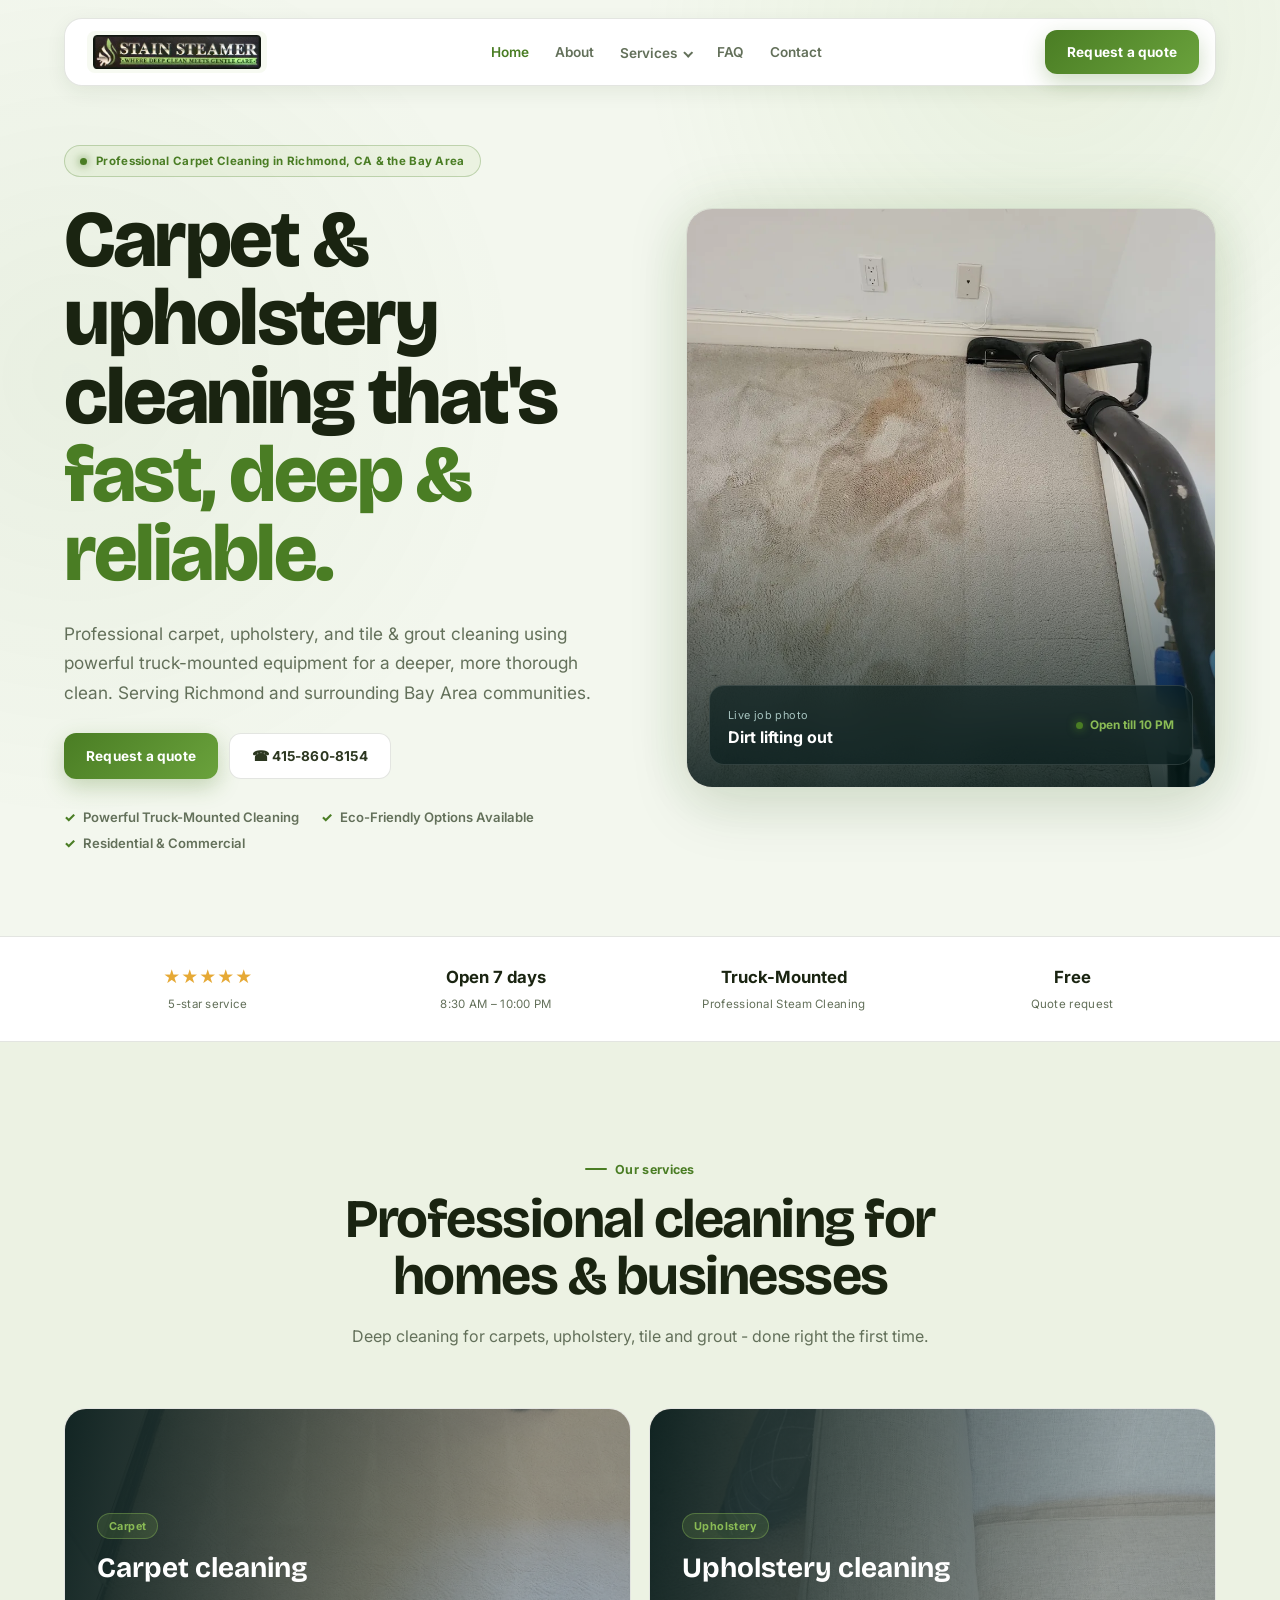
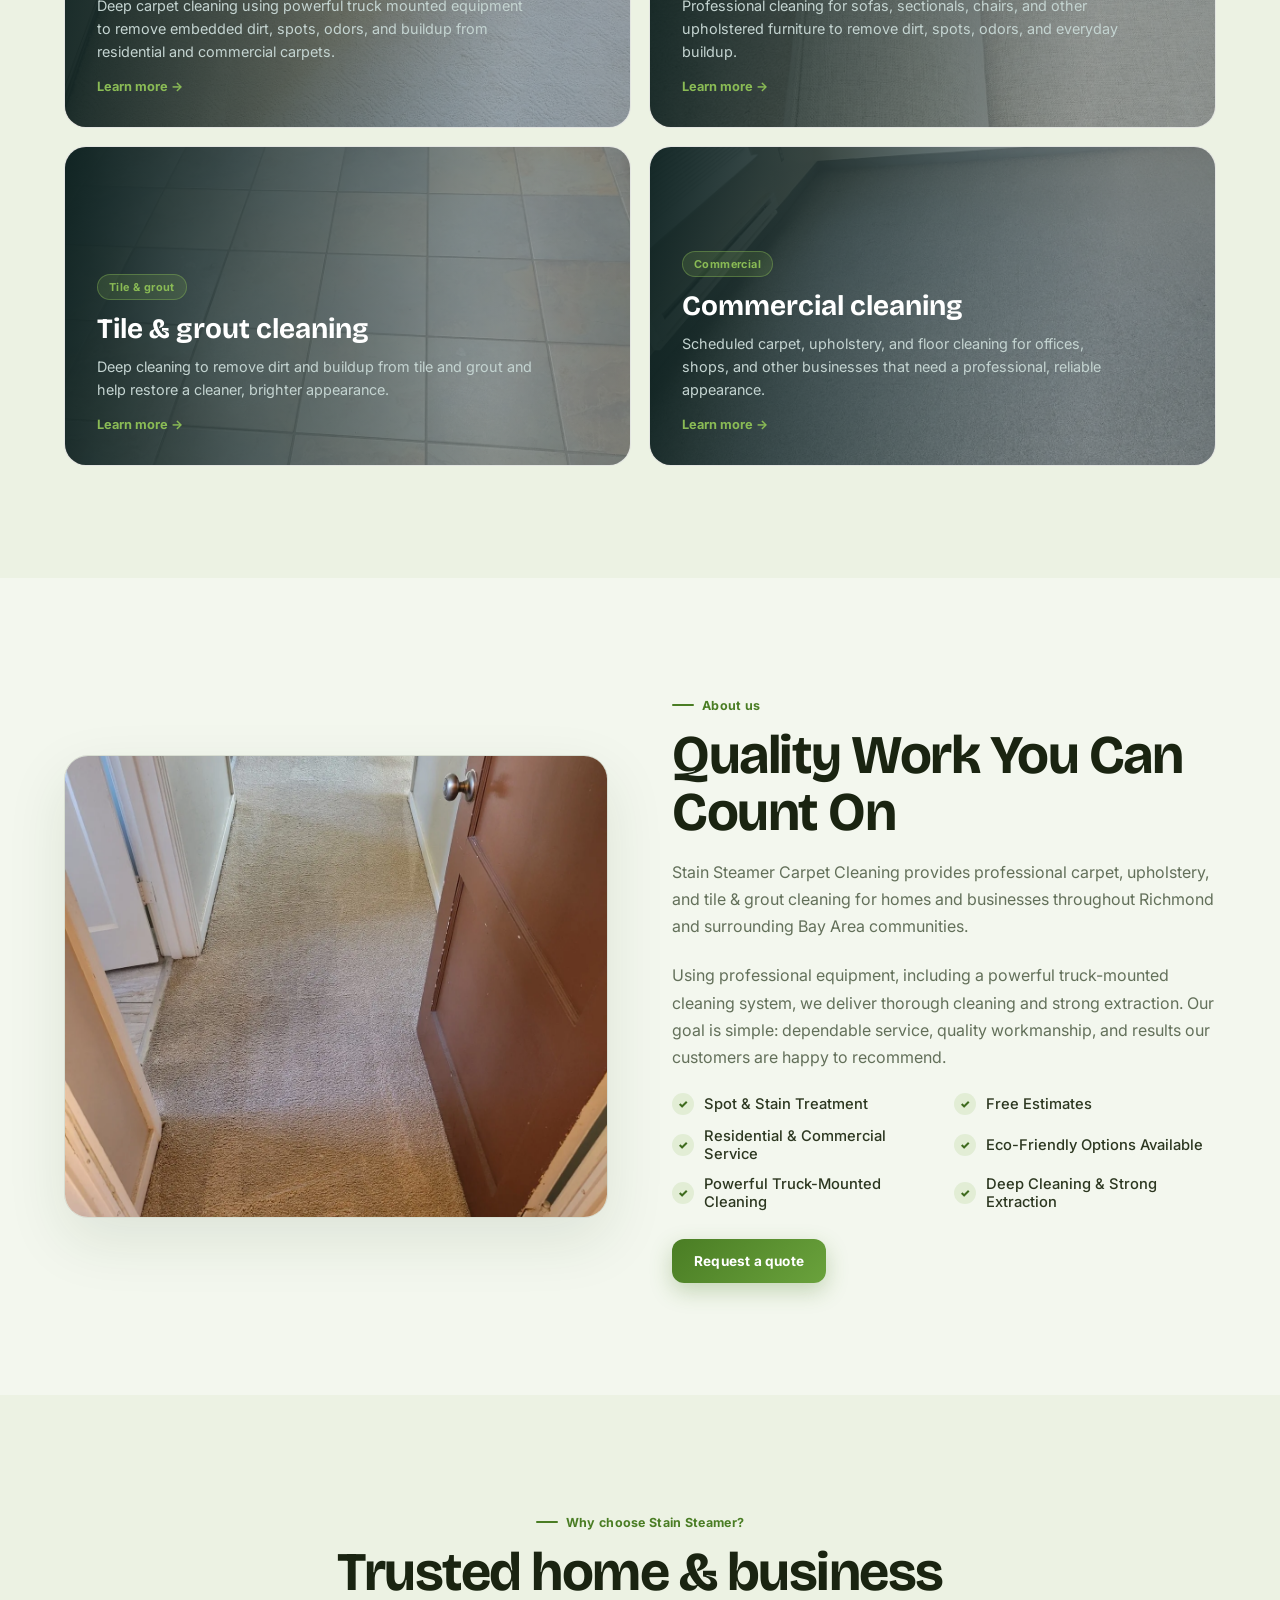
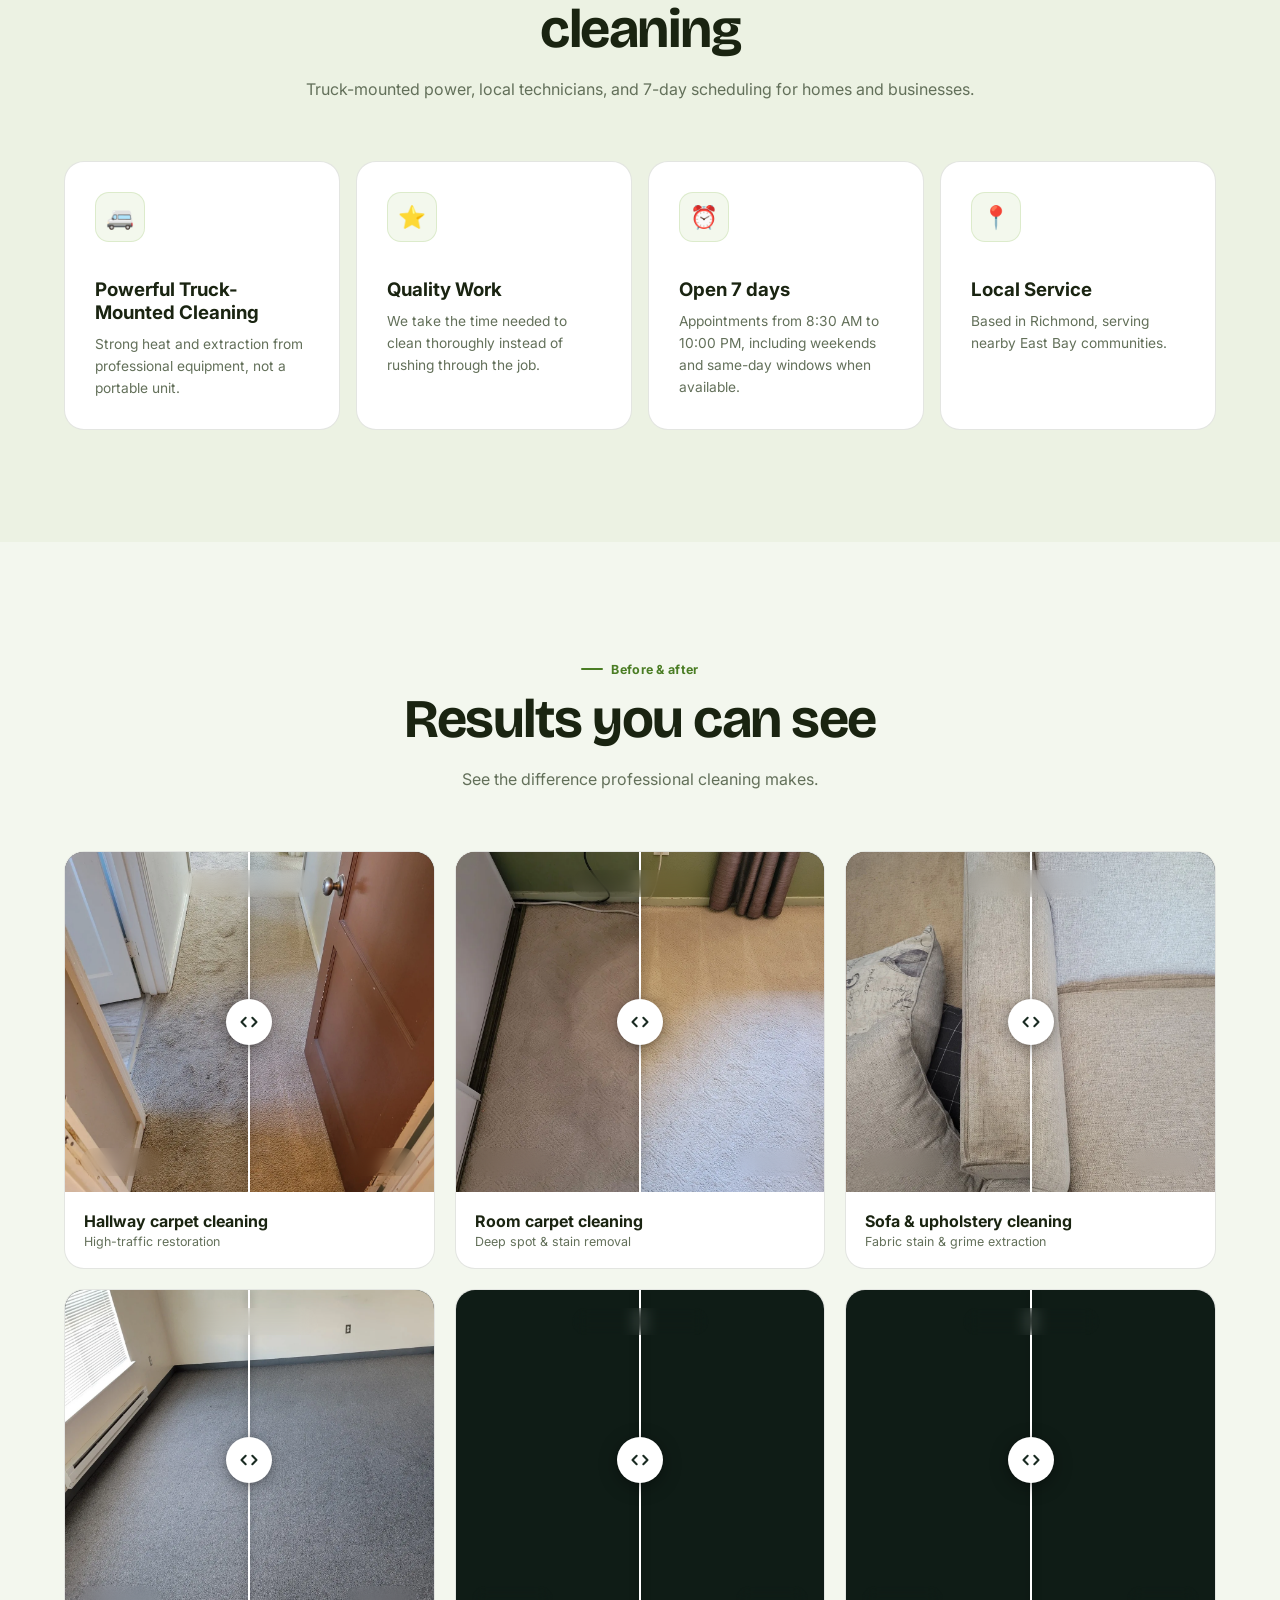
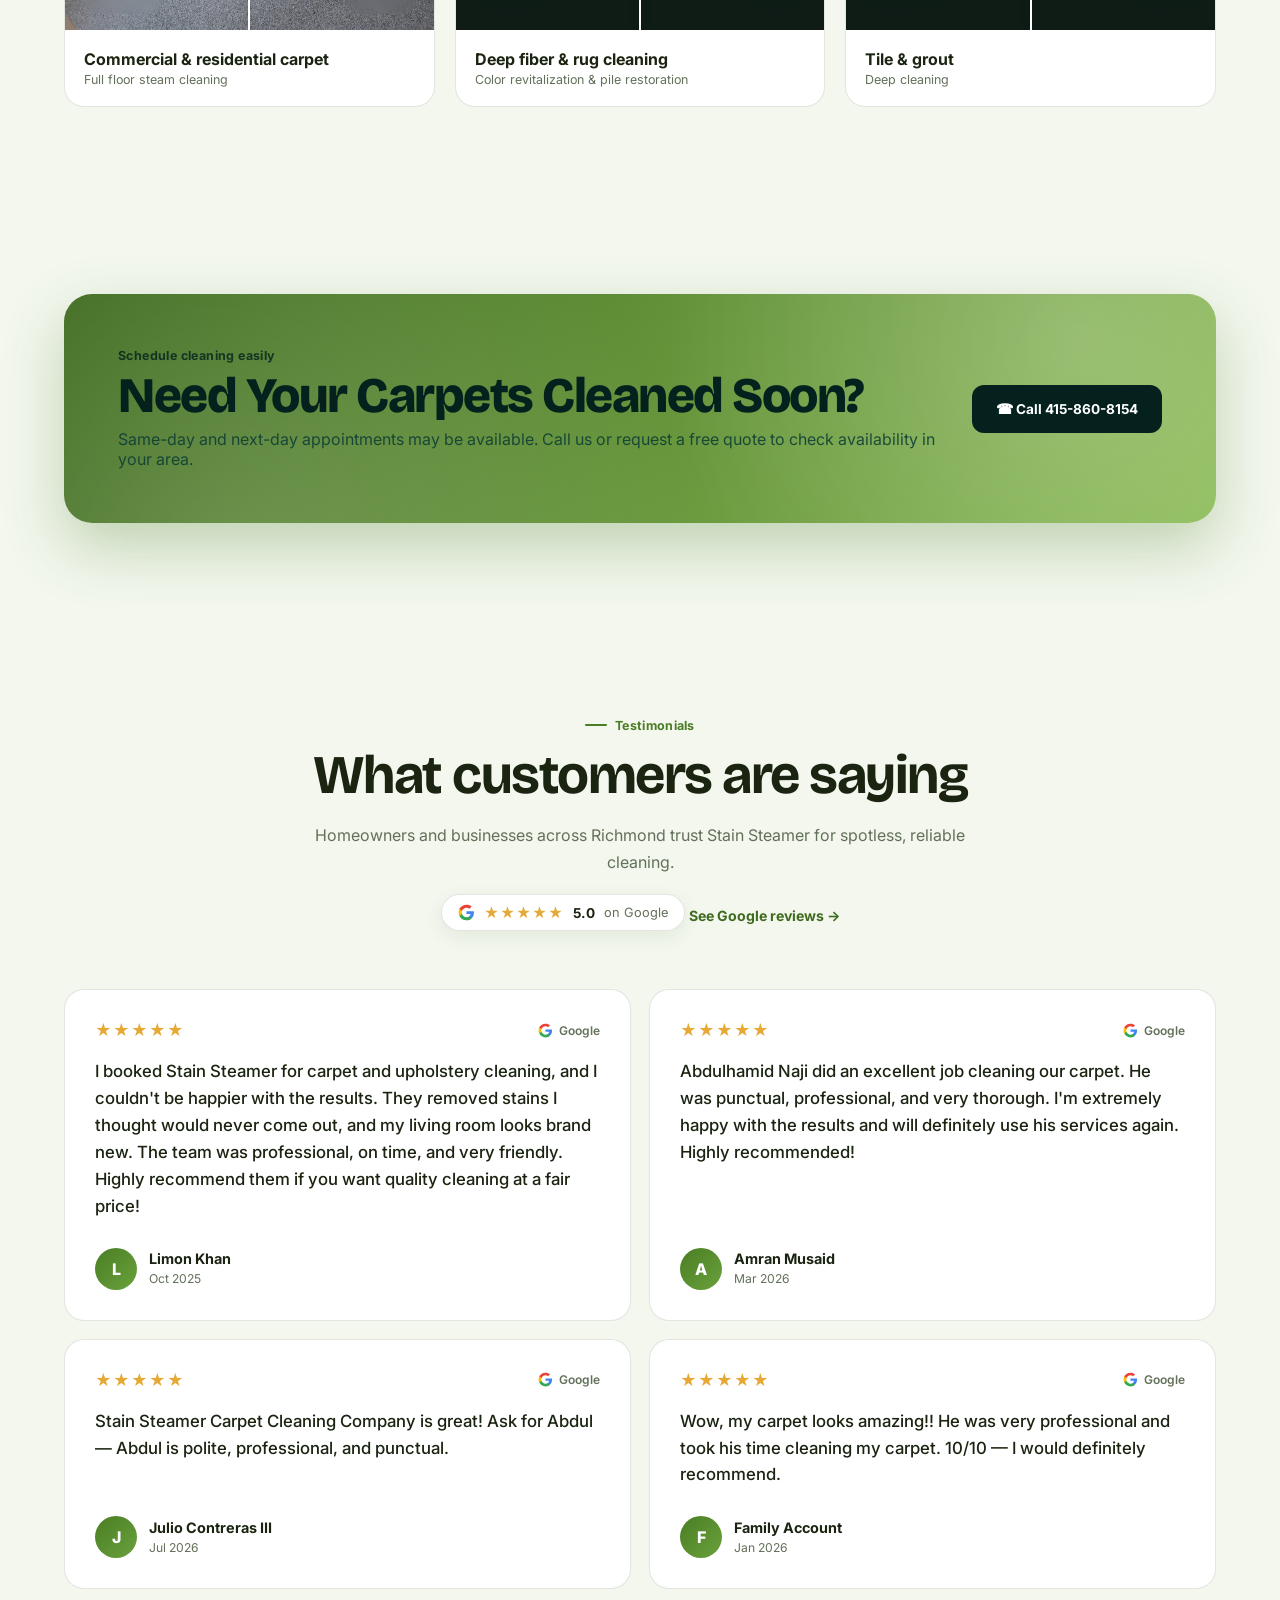
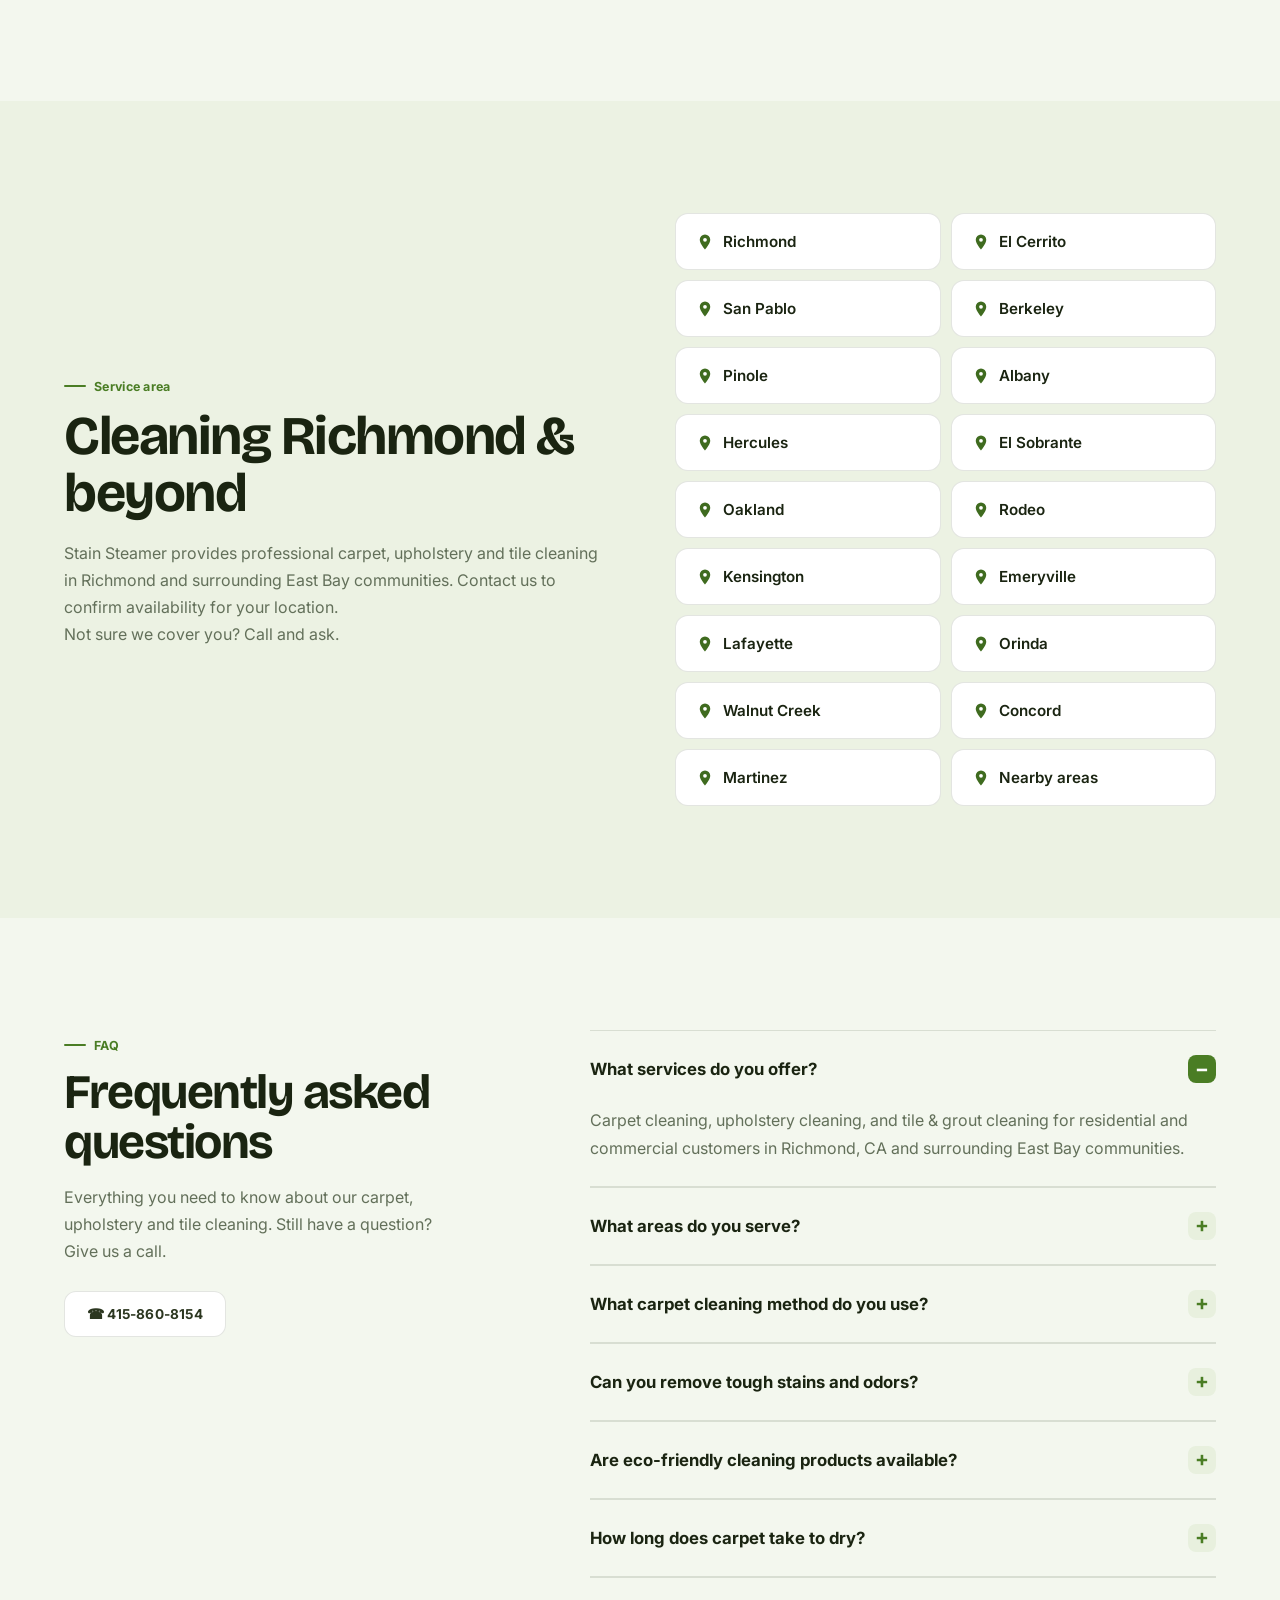
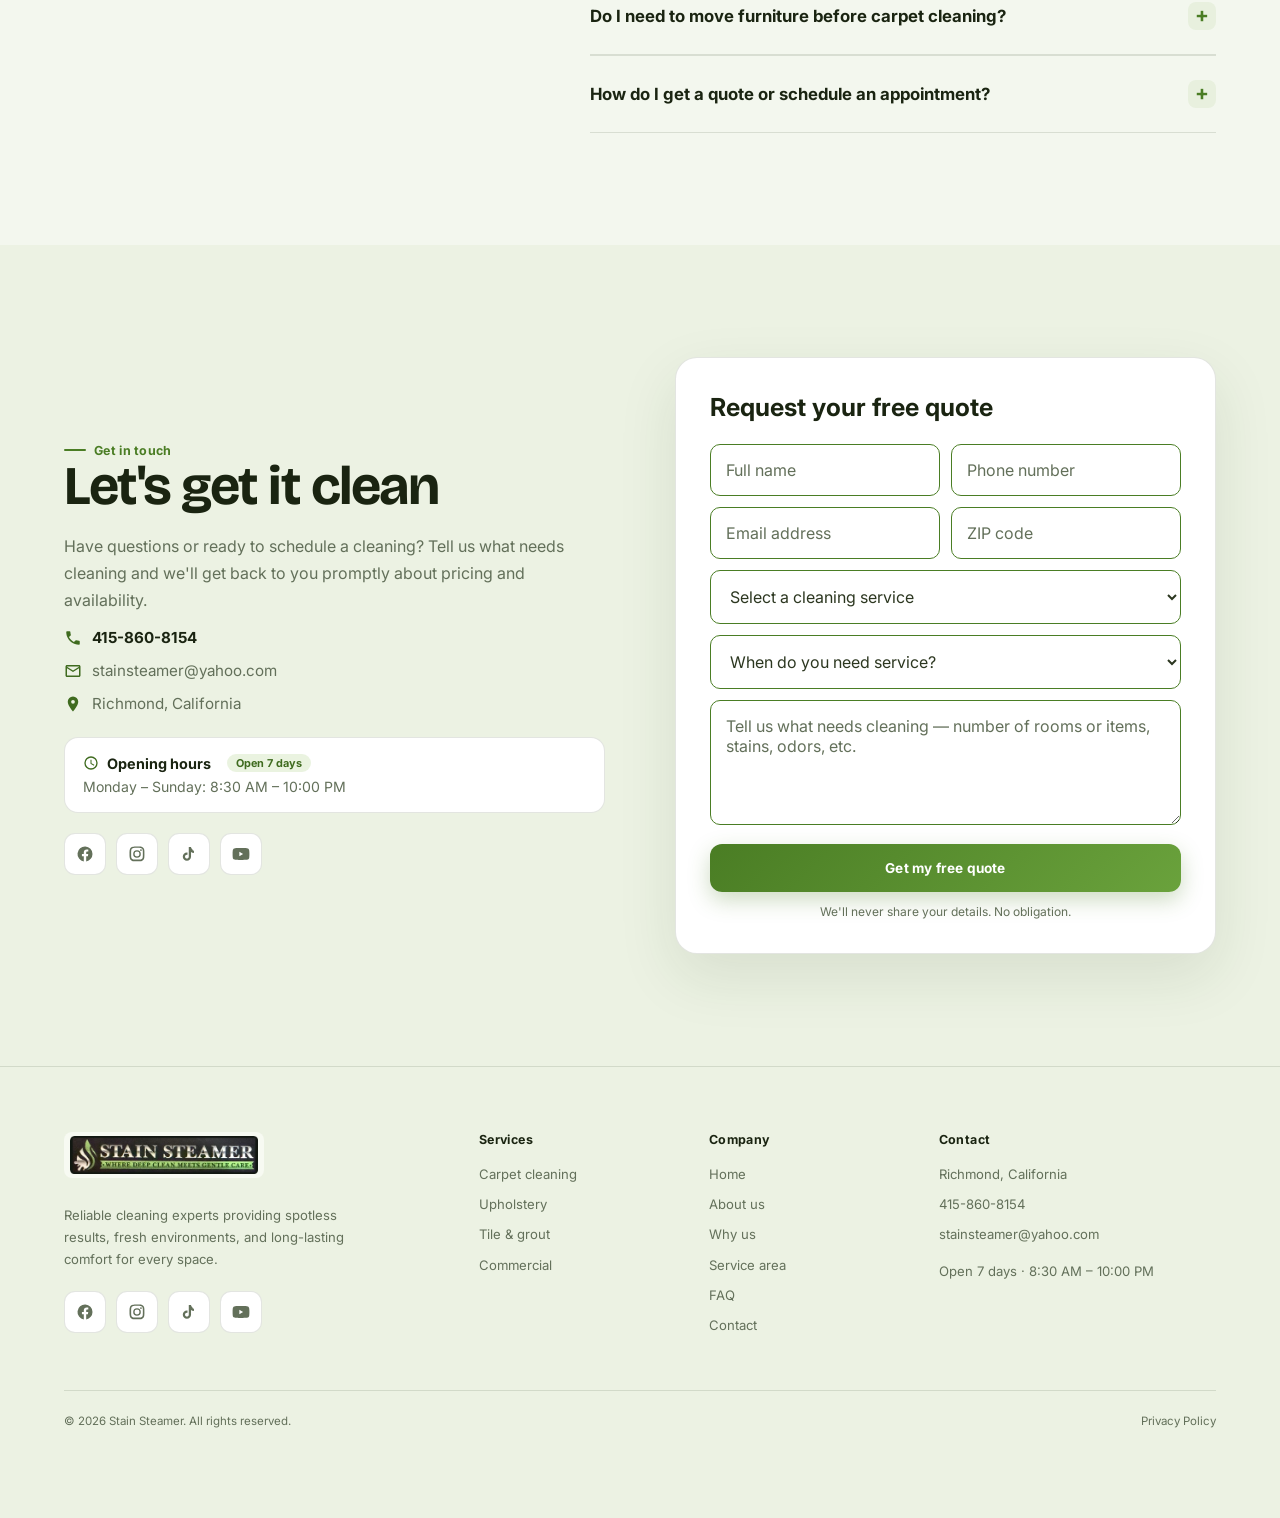
==== commit e484a899: "v dv" ====
--- a/index.html
+++ b/index.html
@@ -22,17 +22,14 @@
     <!-- =====================================
    SEO
 ====================================== -->
-    <title>Stain Steamer | Carpet Cleaning Richmond CA</title>
+    <!-- Canonical / OG URLs use https://YOUR-DOMAIN.com — replace globally when live. -->
+    <title>Stain Steamer | Carpet, Upholstery &amp; Tile Cleaning in Richmond, CA</title>
     <meta
       name="description"
-      content="Professional carpet, upholstery, and tile & grout cleaning in Richmond, CA. Eco-friendly and safe for kids & pets. Open 7 days, same-day availability. Get a free quote."
-    />
-    <meta
-      name="keywords"
-      content="carpet cleaning Richmond CA, upholstery cleaning, tile and grout cleaning, steam cleaning, eco-friendly carpet cleaner, Stain Steamer"
+      content="Stain Steamer provides carpet, upholstery, and tile & grout cleaning in Richmond, CA. Truck-mounted equipment, 7-day hours, and a free quote."
     />
     <meta name="author" content="Stain Steamer" />
-    <link rel="canonical" href="https://stainsteamerz.com/" />
+    <link rel="canonical" href="https://YOUR-DOMAIN.com/" />
 
     <!-- Local / geo SEO -->
     <meta name="geo.region" content="US-CA" />
@@ -50,18 +47,17 @@
     <!-- Open Graph (social sharing) -->
     <meta
       property="og:title"
-      content="Stain Steamer | Carpet Cleaning Richmond CA"
+      content="Stain Steamer | Carpet, Upholstery &amp; Tile Cleaning in Richmond, CA"
     />
     <meta
       property="og:description"
       content="Eco-friendly carpet, upholstery, tile and grout cleaning in Richmond, California. Safe for kids and pets."
     />
     <meta property="og:type" content="website" />
-    <meta property="og:url" content="https://stainsteamerz.com/" />
+    <meta property="og:url" content="https://YOUR-DOMAIN.com/" />
     <meta property="og:site_name" content="Stain Steamer" />
     <meta property="og:locale" content="en_US" />
-    <!-- Replace with a branded 1200x630 image on your own domain when you have one -->
-    <meta property="og:image" content="images/og-cover.jpeg" />
+    <meta property="og:image" content="https://YOUR-DOMAIN.com/images/og-cover.jpeg" />
     <meta property="og:image:width" content="1200" />
     <meta property="og:image:height" content="630" />
     <meta
@@ -73,13 +69,13 @@
     <meta name="twitter:card" content="summary_large_image" />
     <meta
       name="twitter:title"
-      content="Stain Steamer | Carpet Cleaning Richmond CA"
+      content="Stain Steamer | Carpet, Upholstery &amp; Tile Cleaning in Richmond, CA"
     />
     <meta
       name="twitter:description"
       content="Eco-friendly carpet, upholstery, tile and grout cleaning in Richmond, California. Safe for kids and pets."
     />
-    <meta name="twitter:image" content="images/og-cover.jpeg" />
+    <meta name="twitter:image" content="https://YOUR-DOMAIN.com/images/og-cover.jpeg" />
 
     <!-- FONTS -->
     <link rel="preconnect" href="https://fonts.googleapis.com" />
@@ -89,7 +85,14 @@
       rel="stylesheet"
     />
 
-    <link rel="stylesheet" href="style.css?v=20260921-8" />
+    <link rel="stylesheet" href="style.css?v=20261013-1" />
+    <link
+      rel="preload"
+      as="image"
+      href="images/intro-photo.webp"
+      type="image/webp"
+      fetchpriority="high"
+    />
 
     <style>
       /* Before & After comparison slider styles */
@@ -264,10 +267,10 @@
         "@context": "https://schema.org",
         "@type": "LocalBusiness",
         "name": "Stain Steamer",
-        "url": "https://stainsteamerz.com/",
+        "url": "https://YOUR-DOMAIN.com/",
+        "image": "https://YOUR-DOMAIN.com/images/og-cover.jpeg",
         "telephone": "+1-415-860-8154",
         "email": "stainsteamer@yahoo.com",
-        "priceRange": "$$",
         "address": {
           "@type": "PostalAddress",
           "addressLocality": "Richmond",
@@ -293,7 +296,19 @@
           "El Cerrito, CA",
           "San Pablo, CA",
           "Berkeley, CA",
-          "Pinole, CA"
+          "Pinole, CA",
+          "Albany, CA",
+          "Hercules, CA",
+          "El Sobrante, CA",
+          "Oakland, CA",
+          "Rodeo, CA",
+          "Kensington, CA",
+          "Emeryville, CA",
+          "Lafayette, CA",
+          "Orinda, CA",
+          "Walnut Creek, CA",
+          "Concord, CA",
+          "Martinez, CA"
         ],
         "sameAs": [
           "https://www.facebook.com/profile.php?id=61579876825430",
@@ -368,63 +383,63 @@
             "name": "What services do you offer?",
             "acceptedAnswer": {
               "@type": "Answer",
-              "text": "We provide carpet, upholstery, tile and grout cleaning for homes and businesses."
+              "text": "Carpet cleaning, upholstery cleaning, and tile & grout cleaning for residential and commercial customers in Richmond, CA and surrounding East Bay communities."
             }
           },
           {
             "@type": "Question",
-            "name": "Are your cleaning products safe?",
+            "name": "What areas do you serve?",
             "acceptedAnswer": {
               "@type": "Answer",
-              "text": "Yes, we use eco-friendly, non-toxic solutions that are safe for kids and pets."
+              "text": "We are based in Richmond, CA and serve many surrounding East Bay communities, including San Pablo, El Cerrito, Albany, Berkeley, El Sobrante, Pinole, Hercules, Oakland, Emeryville, Kensington, Rodeo, Martinez, Concord, Walnut Creek, Orinda, and Lafayette. Contact us to confirm availability in your area."
             }
           },
           {
             "@type": "Question",
-            "name": "How often should I clean my carpets?",
+            "name": "What carpet cleaning method do you use?",
             "acceptedAnswer": {
               "@type": "Answer",
-              "text": "We recommend professional cleaning every 6 to 12 months for the best results."
+              "text": "We use professional steam cleaning (hot water extraction) with a powerful truck-mounted system to deep clean carpets and extract embedded dirt, stains, odors, and buildup."
             }
           },
           {
             "@type": "Question",
-            "name": "Do you remove tough stains?",
+            "name": "Can you remove tough stains and odors?",
             "acceptedAnswer": {
               "@type": "Answer",
-              "text": "Yes, our team is trained to handle and remove even the toughest stains."
+              "text": "We treat many common stains and odors using professional cleaning products and techniques. Results depend on the type of stain, how long it has been present, and the carpet or upholstery material, so complete removal cannot always be guaranteed."
             }
           },
           {
             "@type": "Question",
-            "name": "How long does cleaning take?",
+            "name": "Are eco-friendly cleaning products available?",
             "acceptedAnswer": {
               "@type": "Answer",
-              "text": "Most services take 1 to 3 hours depending on the size and condition of the area."
+              "text": "Yes. We offer eco-friendly cleaning options when appropriate. We choose cleaning products and methods based on the material, condition, and cleaning needs of each job."
             }
           },
           {
             "@type": "Question",
-            "name": "Do you offer same-day service?",
+            "name": "How long does carpet take to dry?",
             "acceptedAnswer": {
               "@type": "Answer",
-              "text": "Yes, same-day and emergency cleaning services are available in most areas."
+              "text": "Drying time varies depending on the carpet, ventilation, temperature, humidity, and amount of cleaning required. We use professional extraction equipment to remove as much moisture as possible during the cleaning process."
             }
           },
           {
             "@type": "Question",
-            "name": "Do I need to move my furniture before cleaning?",
+            "name": "Do I need to move furniture before carpet cleaning?",
             "acceptedAnswer": {
               "@type": "Answer",
-              "text": "Small items should be moved, but our team can carefully shift light furniture. For heavy or delicate pieces, we recommend leaving them in place for safety."
+              "text": "We ask customers to move large or heavy furniture before their appointment, as we do not move heavy items. We may assist with smaller, lightweight furniture when possible. Please remove small items, valuables, and personal belongings from the areas being cleaned before we arrive."
             }
           },
           {
             "@type": "Question",
-            "name": "How do I schedule a service?",
+            "name": "How do I get a quote or schedule an appointment?",
             "acceptedAnswer": {
               "@type": "Answer",
-              "text": "Call 415-860-8154 or use the quote form on the website. Tell us what you need cleaned, your location, and the approximate size of the job."
+              "text": "Call Stain Steamer at 415-860-8154 or use the quote form on this page. Tell us what you need cleaned, your location, and the approximate size or number of rooms or furniture pieces. Photos can also help us provide a more accurate quote."
             }
           }
         ]
@@ -441,7 +456,7 @@
       <div class="container nav">
         <a class="logo" href="#top" aria-label="Stain Steamer home">
           <img
-            src="images/logo.png"
+            src="images/logo.webp"
             alt="Stain Steamer - Where Deep Clean Meets Gentle Care"
             class="logo-img"
             width="200"
@@ -564,10 +579,12 @@
 
           <div class="visual reveal">
             <img
-              src="images/intro-photo.jpeg"
-              alt="Professional carpet cleaning result by Stain Steamer in Richmond California"
-              width="1200"
-              height="900"
+              src="images/intro-photo.webp"
+              alt="Technician extracting dirt from carpet with truck-mounted cleaning wand"
+              width="960"
+              height="1280"
+              fetchpriority="high"
+              decoding="async"
             />
             <div class="visual-overlay"></div>
             <div class="visual-info">
@@ -598,8 +615,8 @@
             <span>8:30 AM – 10:00 PM</span>
           </div>
           <div class="trust-item">
-            <strong>Eco-friendly</strong>
-            <span>Truck-mounted steam cleaning</span>
+            <strong>Truck-Mounted</strong>
+            <span>Professional Steam Cleaning</span>
           </div>
           <div class="trust-item">
             <strong>Free</strong>
@@ -625,8 +642,10 @@
           <div class="bento">
             <article class="service-card reveal" id="service-carpet">
               <img
-                src="images/room-after.jpeg"
-                alt="Professional carpet cleaning service by Stain Steamer"
+                src="images/room-after.webp"
+                alt="Living room carpet after professional cleaning"
+                width="1200"
+                height="1600"
                 loading="lazy"
                 decoding="async"
               />
@@ -646,8 +665,10 @@
 
             <article class="service-card reveal" id="service-upholstery">
               <img
-                src="images/sofa-after.jpeg"
-                alt="Professional upholstery and sofa cleaning by Stain Steamer"
+                src="images/sofa-after.webp"
+                alt="Sofa upholstery after professional cleaning"
+                width="1200"
+                height="1600"
                 loading="lazy"
                 decoding="async"
               />
@@ -667,8 +688,10 @@
 
             <article class="service-card reveal" id="service-tile">
               <img
-                src="images/tile-grout.jpeg"
-                alt="Tile and grout cleaning service"
+                src="images/tile-grout.webp"
+                alt="Floor tile and grout after professional cleaning"
+                width="1200"
+                height="1600"
                 loading="lazy"
                 decoding="async"
               />
@@ -687,8 +710,10 @@
 
             <article class="service-card reveal" id="service-commercial">
               <img
-                src="images/gray-carpet-after.jpeg"
-                alt="Commercial carpet cleaning by Stain Steamer"
+                src="images/gray-carpet-after.webp"
+                alt="Gray commercial carpet after professional cleaning"
+                width="1200"
+                height="1600"
                 loading="lazy"
                 decoding="async"
               />
@@ -716,8 +741,10 @@
         <div class="container about-grid">
           <div class="about-media reveal">
             <img
-              src="images/hallway-after.jpeg"
-              alt="Stain Steamer truck-mounted carpet cleaning in a home"
+              src="images/hallway-after.webp"
+              alt="Cleaned hallway carpet in a home"
+              width="1200"
+              height="1600"
               loading="lazy"
               decoding="async"
             />
@@ -830,21 +857,21 @@
               >
                 <div class="slider-layer after-img">
                   <img
-                    src="images/hallway-after.jpeg"
+                    src="images/hallway-after.webp"
                     alt="Hallway carpet after cleaning"
                     loading="lazy"
                     decoding="async"
                     draggable="false"
-                  />
+                   width="1200" height="1600" />
                 </div>
                 <div class="slider-layer before-img">
                   <img
-                    src="images/hallway-before.jpeg"
+                    src="images/hallway-before.webp"
                     alt="Hallway carpet before cleaning"
                     loading="lazy"
                     decoding="async"
                     draggable="false"
-                  />
+                   width="1200" height="1600" />
                 </div>
                 <div class="slider-handle" aria-hidden="true">
                   <div class="slider-line"></div>
@@ -895,21 +922,21 @@
               >
                 <div class="slider-layer after-img">
                   <img
-                    src="images/room-after.jpeg"
+                    src="images/room-after.webp"
                     alt="Room carpet after cleaning"
                     loading="lazy"
                     decoding="async"
                     draggable="false"
-                  />
+                   width="1200" height="1600" />
                 </div>
                 <div class="slider-layer before-img">
                   <img
-                    src="images/room-before.jpeg"
+                    src="images/room-before.webp"
                     alt="Room carpet before cleaning"
                     loading="lazy"
                     decoding="async"
                     draggable="false"
-                  />
+                   width="1200" height="1600" />
                 </div>
                 <div class="slider-handle" aria-hidden="true">
                   <div class="slider-line"></div>
@@ -960,21 +987,21 @@
               >
                 <div class="slider-layer after-img">
                   <img
-                    src="images/sofa-after.jpeg"
+                    src="images/sofa-after.webp"
                     alt="Sofa upholstery after cleaning"
                     loading="lazy"
                     decoding="async"
                     draggable="false"
-                  />
+                   width="1200" height="1600" />
                 </div>
                 <div class="slider-layer before-img">
                   <img
-                    src="images/sofa-before.jpeg"
+                    src="images/sofa-before.webp"
                     alt="Sofa upholstery before cleaning"
                     loading="lazy"
                     decoding="async"
                     draggable="false"
-                  />
+                   width="1200" height="1600" />
                 </div>
                 <div class="slider-handle" aria-hidden="true">
                   <div class="slider-line"></div>
@@ -1025,21 +1052,21 @@
               >
                 <div class="slider-layer after-img">
                   <img
-                    src="images/gray-carpet-after.jpeg"
+                    src="images/gray-carpet-after.webp"
                     alt="Commercial and residential carpet after cleaning"
                     loading="lazy"
                     decoding="async"
                     draggable="false"
-                  />
+                   width="1200" height="1600" />
                 </div>
                 <div class="slider-layer before-img">
                   <img
-                    src="images/gray-carpet-before.jpeg"
+                    src="images/gray-carpet-before.webp"
                     alt="Commercial and residential carpet before cleaning"
                     loading="lazy"
                     decoding="async"
                     draggable="false"
-                  />
+                   width="1200" height="1600" />
                 </div>
                 <div class="slider-handle" aria-hidden="true">
                   <div class="slider-line"></div>
@@ -1090,21 +1117,21 @@
               >
                 <div class="slider-layer after-img">
                   <img
-                    src="images/red-carpet-after.jpeg"
+                    src="images/red-carpet-after.webp"
                     alt="Deep fiber carpet after cleaning"
                     loading="lazy"
                     decoding="async"
                     draggable="false"
-                  />
+                   width="1200" height="1600" />
                 </div>
                 <div class="slider-layer before-img">
                   <img
-                    src="images/red-carpet-before.jpeg"
+                    src="images/red-carpet-before.webp"
                     alt="Deep fiber carpet before cleaning"
                     loading="lazy"
                     decoding="async"
                     draggable="false"
-                  />
+                   width="1200" height="1600" />
                 </div>
                 <div class="slider-handle" aria-hidden="true">
                   <div class="slider-line"></div>
@@ -1155,21 +1182,21 @@
               >
                 <div class="slider-layer after-img">
                   <img
-                    src="images/tile-grout-after.jpeg"
+                    src="images/tile-grout-after.webp"
                     alt="Tile and grout after cleaning"
                     loading="lazy"
                     decoding="async"
                     draggable="false"
-                  />
+                   width="1200" height="1600" />
                 </div>
                 <div class="slider-layer before-img">
                   <img
-                    src="images/tile-grout-before.jpeg"
+                    src="images/tile-grout-before.webp"
                     alt="Tile and grout before cleaning"
                     loading="lazy"
                     decoding="async"
                     draggable="false"
-                  />
+                   width="1200" height="1600" />
                 </div>
                 <div class="slider-handle" aria-hidden="true">
                   <div class="slider-line"></div>
@@ -1637,7 +1664,7 @@
 
           <div class="faq-list reveal">
             <div class="faq-item active">
-              <button class="faq-question">
+              <button type="button" class="faq-question">
                 What services do you offer?
                 <span>−</span>
               </button>
@@ -1649,7 +1676,7 @@
             </div>
 
             <div class="faq-item">
-              <button class="faq-question">
+              <button type="button" class="faq-question">
                 What areas do you serve?
                 <span>+</span>
               </button>
@@ -1663,7 +1690,7 @@
             </div>
 
             <div class="faq-item">
-              <button class="faq-question">
+              <button type="button" class="faq-question">
                 What carpet cleaning method do you use?
                 <span>+</span>
               </button>
@@ -1675,7 +1702,7 @@
             </div>
 
             <div class="faq-item">
-              <button class="faq-question">
+              <button type="button" class="faq-question">
                 Can you remove tough stains and odors?
                 <span>+</span>
               </button>
@@ -1689,7 +1716,7 @@
             </div>
 
             <div class="faq-item">
-              <button class="faq-question">
+              <button type="button" class="faq-question">
                 Are eco-friendly cleaning products available?
                 <span>+</span>
               </button>
@@ -1701,7 +1728,7 @@
             </div>
 
             <div class="faq-item">
-              <button class="faq-question">
+              <button type="button" class="faq-question">
                 How long does carpet take to dry?
                 <span>+</span>
               </button>
@@ -1714,7 +1741,7 @@
             </div>
 
             <div class="faq-item">
-              <button class="faq-question">
+              <button type="button" class="faq-question">
                 Do I need to move furniture before carpet cleaning?
                 <span>+</span>
               </button>
@@ -1728,12 +1755,12 @@
             </div>
 
             <div class="faq-item">
-              <button class="faq-question">
+              <button type="button" class="faq-question">
                 How do I get a quote or schedule an appointment?
                 <span>+</span>
               </button>
               <div class="faq-answer">
-                Call Stain Steamer at 415-860-8154 or use the quote form on this
+                Call Stain Steamer at <a href="tel:4158608154">415-860-8154</a> or use the quote form on this
                 page. Tell us what you need cleaned, your location, and the
                 approximate size or number of rooms or furniture pieces. Photos
                 can also help us provide a more accurate quote.
@@ -1763,7 +1790,7 @@
                   d="M6.6 10.8c1.4 2.8 3.8 5.2 6.6 6.6l2.2-2.2c.3-.3.7-.4 1-.2 1.1.4 2.3.6 3.6.6.6 0 1 .4 1 1V20c0 .6-.4 1-1 1C10.6 21 3 13.4 3 4c0-.6.4-1 1-1h3.5c.6 0 1 .4 1 1 0 1.2.2 2.4.6 3.6.1.4 0 .7-.2 1l-2.3 2.2Z"
                 />
               </svg>
-              <strong>415-860-8154</strong>
+              <a href="tel:4158608154"><strong>415-860-8154</strong></a>
             </div>
             <div class="contact">
               <svg class="contact-ic" viewBox="0 0 24 24" aria-hidden="true">
@@ -1771,7 +1798,7 @@
                   d="M4 4h16c1.1 0 2 .9 2 2v12c0 1.1-.9 2-2 2H4c-1.1 0-2-.9-2-2V6c0-1.1.9-2 2-2Zm0 2v.4l8 5 8-5V6H4Zm16 12V8.3l-8 5-8-5V18h16Z"
                 />
               </svg>
-              stainsteamer@yahoo.com
+              <a href="mailto:stainsteamer@yahoo.com">stainsteamer@yahoo.com</a>
             </div>
             <div class="contact">
               <svg class="contact-ic" viewBox="0 0 24 24" aria-hidden="true">
@@ -1851,13 +1878,12 @@
             <h3>Request your free quote</h3>
 
             <!-- =====================================
-          WEB3FORMS SETUP  (sends to muahmad965@gmail.com)
+          WEB3FORMS — TODO: insert the CLIENT’S production access key.
 
           1. Go to https://web3forms.com
-          2. Enter muahmad965@gmail.com and click "Create Access Key"
-          3. Check that inbox for the key, then paste it below,
-             replacing PASTE_YOUR_ACCESS_KEY_HERE.
-          That's it — every submission will email you the quote request.
+          2. Create a key for the inbox that should receive quote requests.
+          3. Replace PASTE_YOUR_ACCESS_KEY_HERE below.
+          Quotes will not submit online until this key is set.
         ===================================== -->
             <input
               type="hidden"
@@ -1883,41 +1909,60 @@
               style="display: none"
               tabindex="-1"
               autocomplete="off"
+              aria-hidden="true"
             />
 
+                        <div class="form-row">
+              <div class="form-field">
+                <label class="visually-hidden" for="quote-name">Full name</label>
+                <input
+                  id="quote-name"
+                  type="text"
+                  name="name"
+                  autocomplete="name"
+                  placeholder="Full name"
+                  required
+                />
+              </div>
+              <div class="form-field">
+                <label class="visually-hidden" for="quote-phone">Phone number</label>
+                <input
+                  id="quote-phone"
+                  type="tel"
+                  name="phone"
+                  autocomplete="tel"
+                  inputmode="tel"
+                  placeholder="Phone number"
+                  required
+                />
+              </div>
+            </div>
             <div class="form-row">
-              <input
-                type="text"
-                name="name"
-                autocomplete="name"
-                placeholder="Full name"
-                required
-              />
-              <input
-                type="tel"
-                name="phone"
-                autocomplete="tel"
-                placeholder="Phone number"
-                required
-              />
-            </div>
-
-            <div class="form-row">
-              <input
-                type="email"
-                name="email"
-                autocomplete="email"
-                placeholder="Email address"
-              />
-              <input
-                type="text"
-                name="zip"
-                autocomplete="postal-code"
-                placeholder="ZIP code"
-              />
-            </div>
-
-            <select name="service" required>
+              <div class="form-field">
+                <label class="visually-hidden" for="quote-email">Email address</label>
+                <input
+                  id="quote-email"
+                  type="email"
+                  name="email"
+                  autocomplete="email"
+                  placeholder="Email address"
+                />
+              </div>
+              <div class="form-field">
+                <label class="visually-hidden" for="quote-zip">ZIP code</label>
+                <input
+                  id="quote-zip"
+                  type="text"
+                  name="zip"
+                  autocomplete="postal-code"
+                  inputmode="numeric"
+                  placeholder="ZIP code"
+                />
+              </div>
+            </div>
+
+            <label class="visually-hidden" for="quote-service">Cleaning service</label>
+            <select id="quote-service" name="service" required>
               <option value="">Select a cleaning service</option>
               <option>Carpet cleaning</option>
               <option>Upholstery cleaning</option>
@@ -1926,7 +1971,8 @@
               <option>Other</option>
             </select>
 
-            <select name="timeline">
+            <label class="visually-hidden" for="quote-timeline">When do you need service?</label>
+            <select id="quote-timeline" name="timeline">
               <option value="">When do you need service?</option>
               <option>Today</option>
               <option>Tomorrow</option>
@@ -1934,13 +1980,15 @@
               <option>Flexible</option>
             </select>
 
+            <label class="visually-hidden" for="quote-details">Job details</label>
             <textarea
+              id="quote-details"
               name="details"
               placeholder="Tell us what needs cleaning — number of rooms or items, stains, odors, etc."
             ></textarea>
 
             <button type="submit" class="btn">Get my free quote</button>
-            <p class="form-note">
+            <p class="form-note" role="status" aria-live="polite">
               We'll never share your details. No obligation.
             </p>
           </form>
@@ -1957,7 +2005,7 @@
           <div>
             <a class="logo" href="#top" aria-label="Stain Steamer home">
               <img
-                src="images/logo.png"
+                src="images/logo.webp"
                 alt="Stain Steamer - Where Deep Clean Meets Gentle Care"
                 class="logo-img"
                 width="200"
@@ -2059,6 +2107,7 @@
 
     <a href="tel:4158608154" class="mobile-call">☎ Call 415-860-8154</a>
 
-    <script src="script.js?v=20260921-6" defer></script>
+    <script src="tracking.js?v=20261013-1" defer></script>
+    <script src="script.js?v=20261013-1" defer></script>
   </body>
 </html>
--- a/style.css
+++ b/style.css
@@ -556,7 +556,7 @@
   box-shadow: var(--shadow), var(--glow);
 }
 
-.visual > img {
+.visual img {
   width: 100%;
   height: 100%;
   object-fit: cover;
@@ -1469,6 +1469,10 @@
   gap: 11px;
 }
 
+.quote-copy .contact a {
+  color: inherit;
+}
+
 input,
 select,
 textarea {
@@ -1517,6 +1521,32 @@
   text-align: center;
 }
 
+.visually-hidden {
+  position: absolute;
+  width: 1px;
+  height: 1px;
+  padding: 0;
+  margin: -1px;
+  overflow: hidden;
+  clip: rect(0, 0, 0, 0);
+  white-space: nowrap;
+  border: 0;
+}
+
+.form-field {
+  position: relative;
+  min-width: 0;
+}
+
+.form-fallback-mail {
+  display: block;
+  margin: 8px 0 0;
+  text-align: center;
+  font-size: 0.85rem;
+  font-weight: 600;
+  color: var(--green-deep);
+}
+
 /* =========================================
   FOOTER
   ========================================= */
@@ -1580,6 +1610,12 @@
 }
 
 .reveal.visible {
+  opacity: 1;
+  transform: none;
+}
+
+/* Keep the first screen visible for LCP; do not wait on JS. */
+.hero .reveal {
   opacity: 1;
   transform: none;
 }
@@ -1773,6 +1809,14 @@
     font-weight: 700;
     box-shadow: 0 12px 32px rgba(74, 125, 36, 0.4);
   }
+
+  footer {
+    padding-bottom: 120px;
+  }
+
+  .quote-form {
+    padding-bottom: 28px;
+  }
 }
 
 /* =========================================
@@ -2314,6 +2358,36 @@
   color: var(--heading);
 }
 
+.legal-copy p {
+  margin-bottom: 1rem;
+  line-height: 1.7;
+  color: var(--muted);
+}
+
+.legal-copy h1 {
+  margin-bottom: 1rem;
+}
+
+.legal-copy h2 {
+  margin: 1.6rem 0 0.6rem;
+  color: var(--heading);
+}
+
+.legal-copy ul {
+  margin: 0 0 1.2rem 1.3rem;
+  list-style: disc;
+  color: var(--muted);
+  line-height: 1.7;
+}
+
+.legal-copy li {
+  margin-bottom: 0.4rem;
+}
+
+.legal-copy code {
+  font-size: 0.9em;
+}
+
 @media (max-width: 820px) {
   .mini-reviews {
     grid-template-columns: 1fr;
